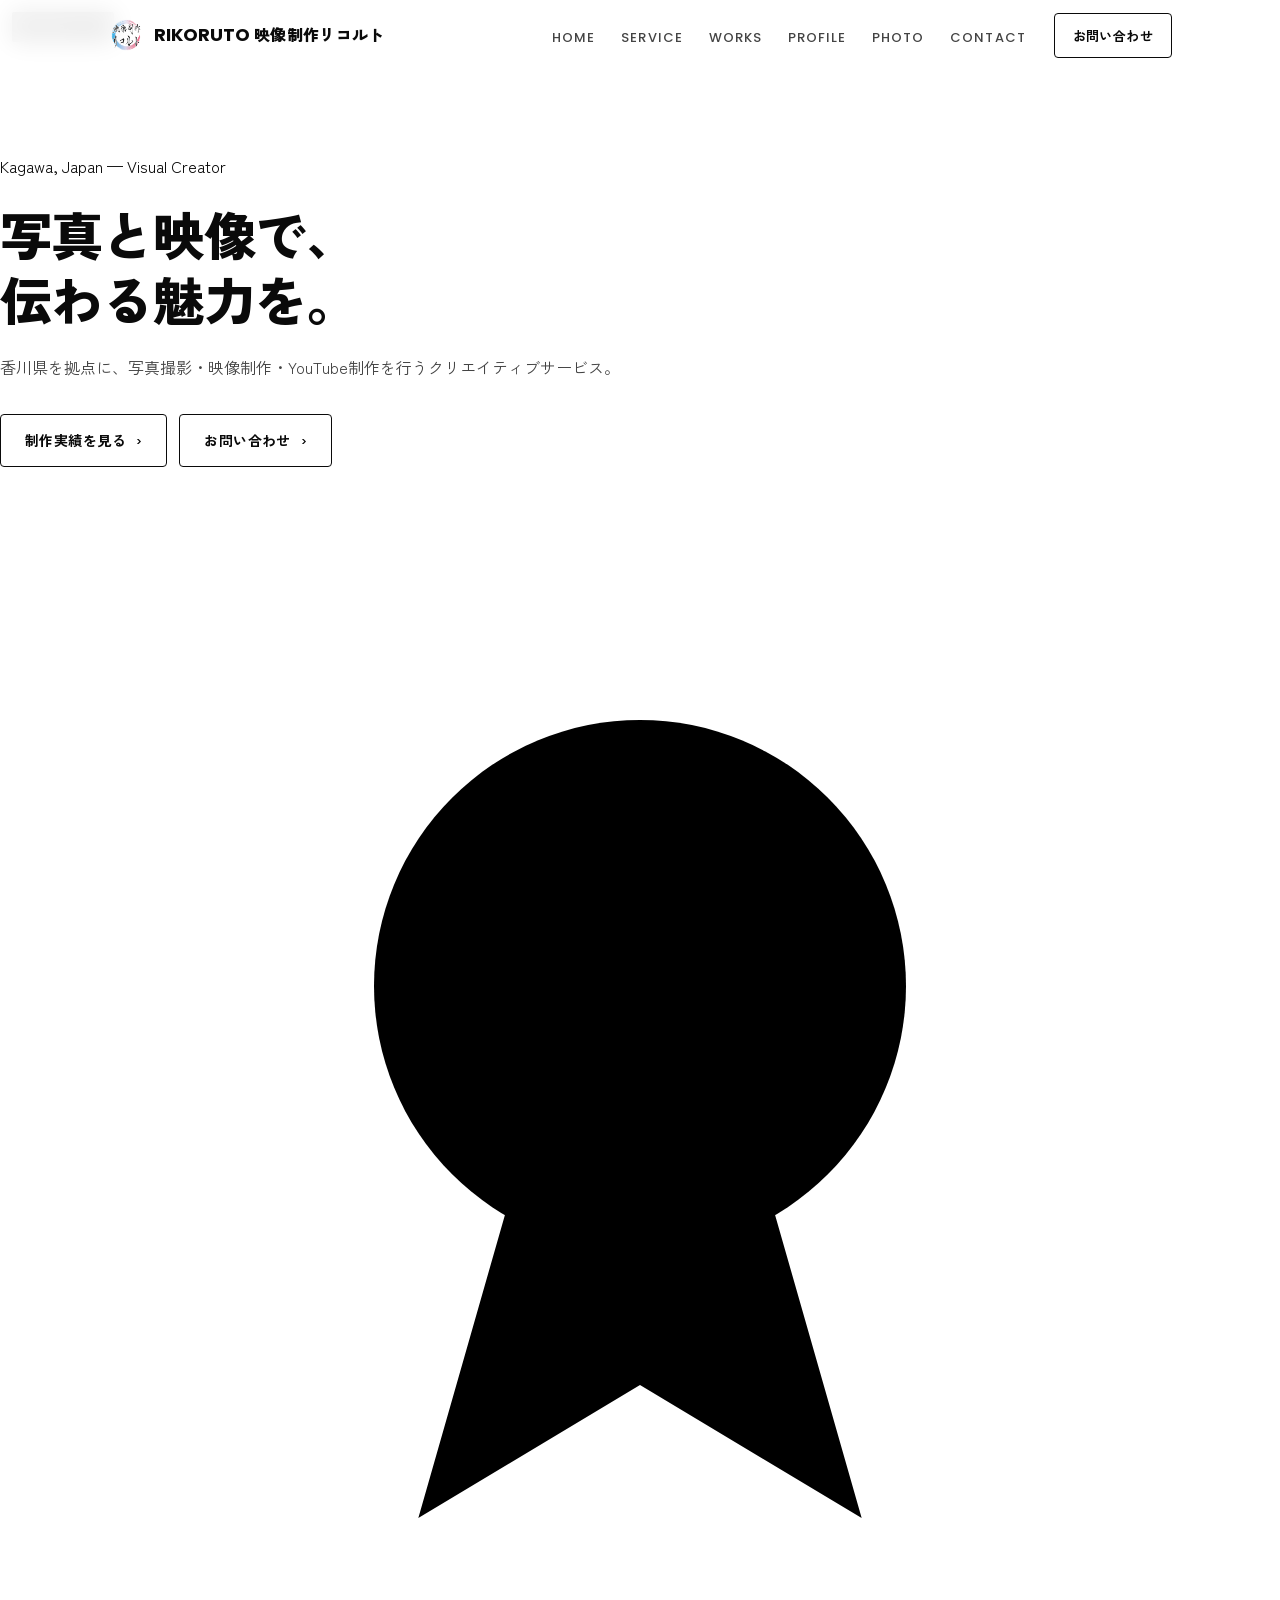
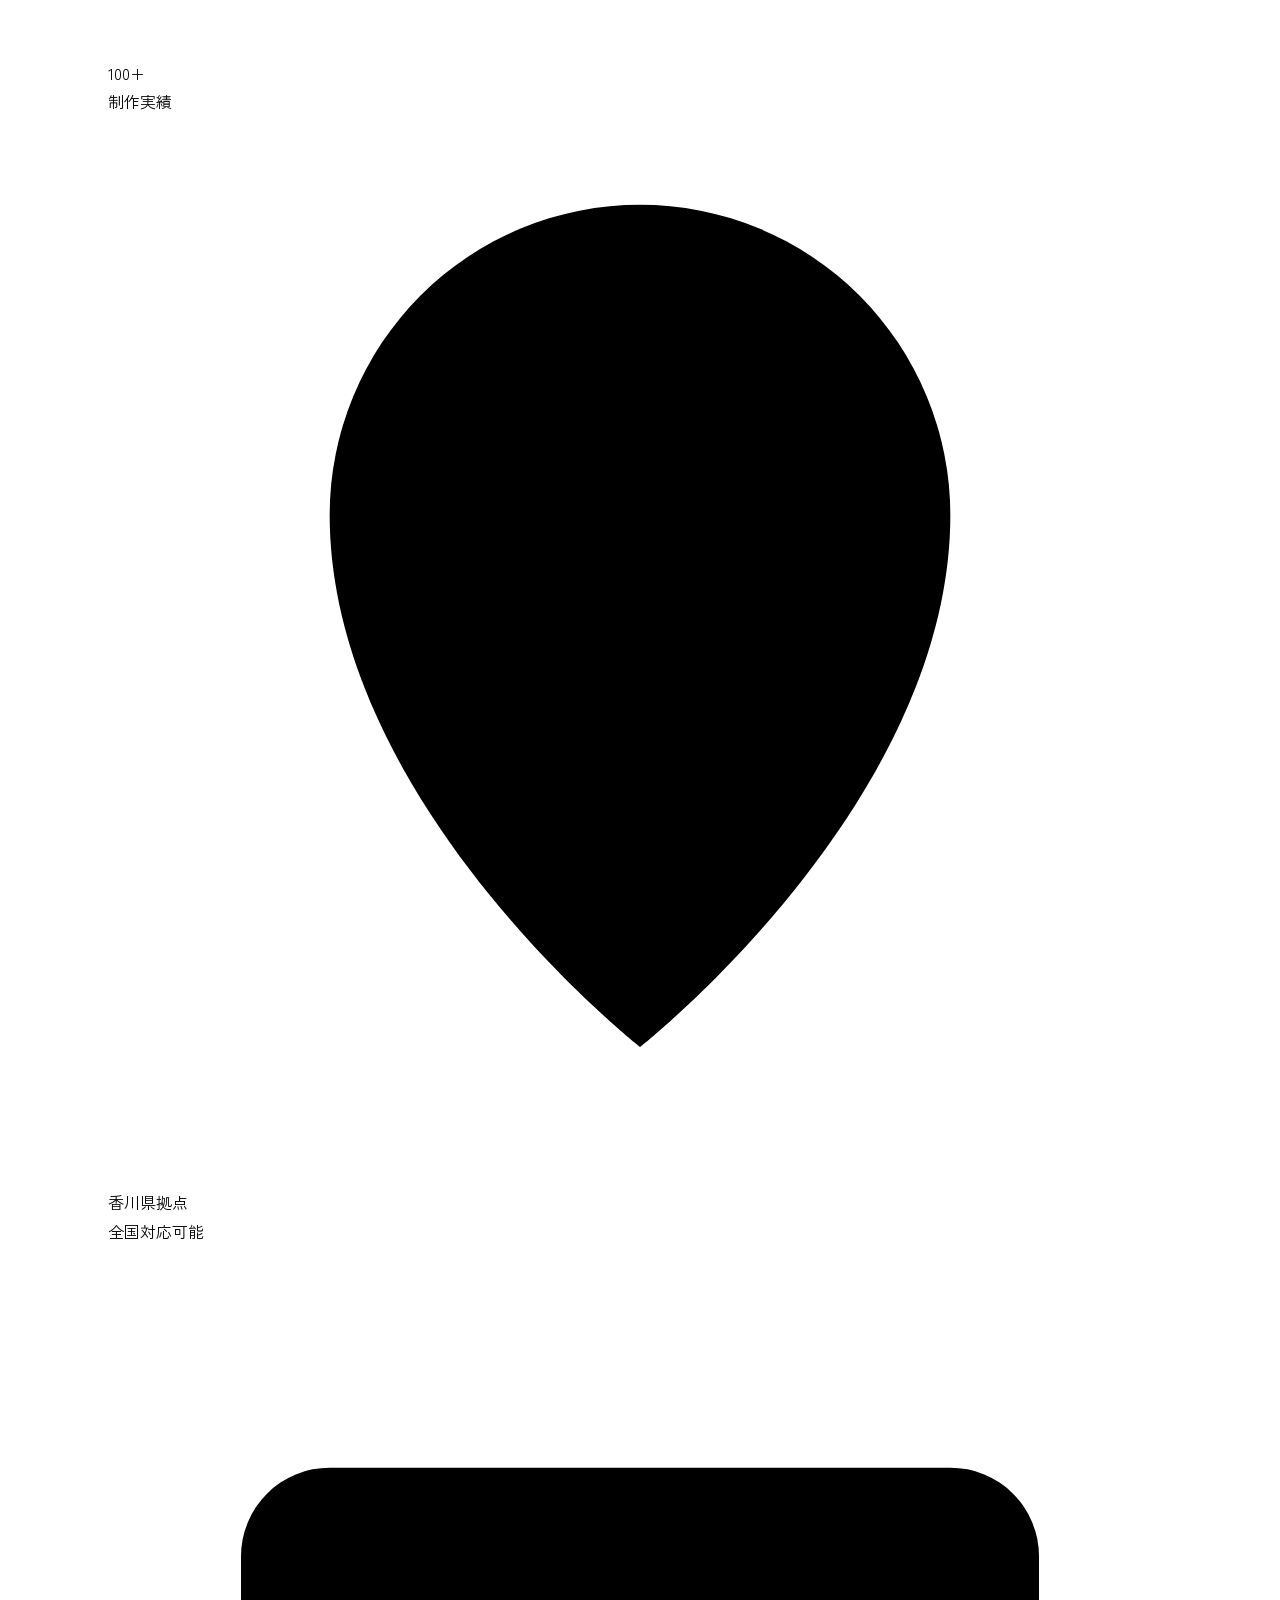
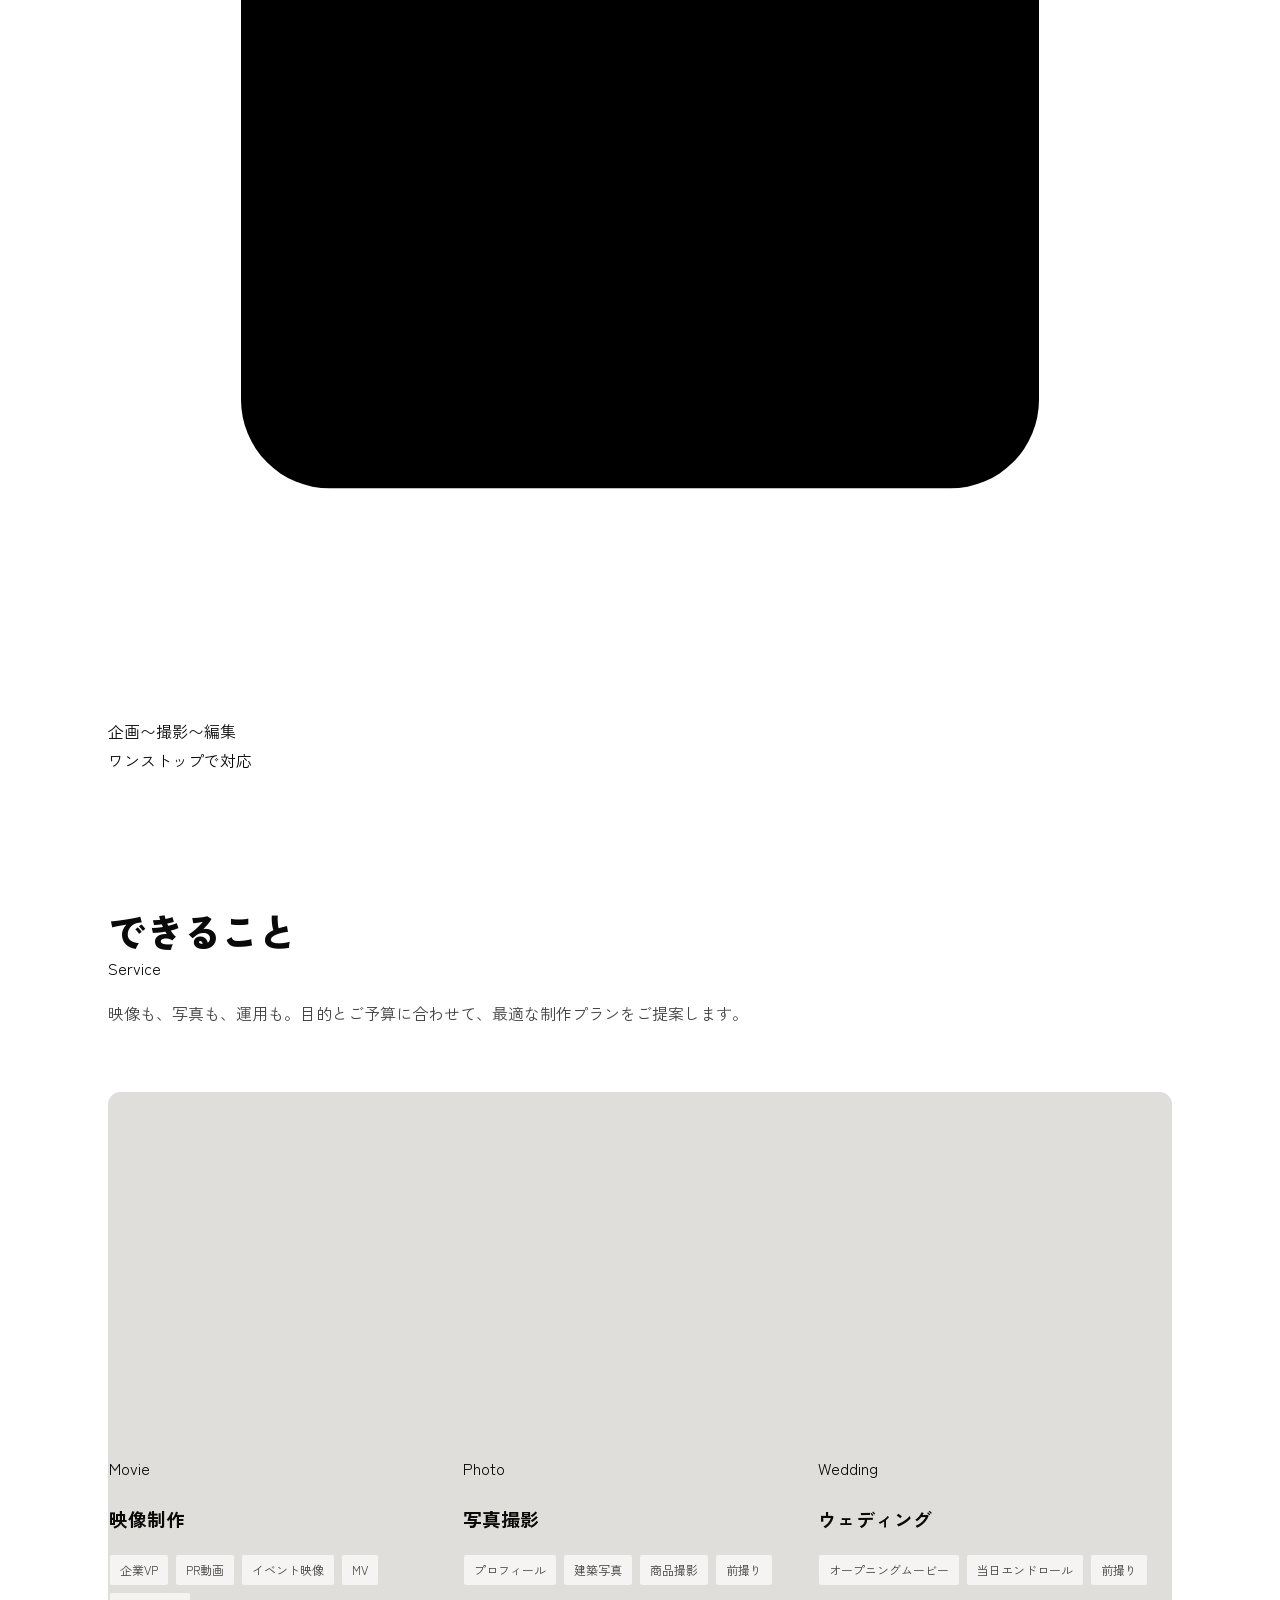
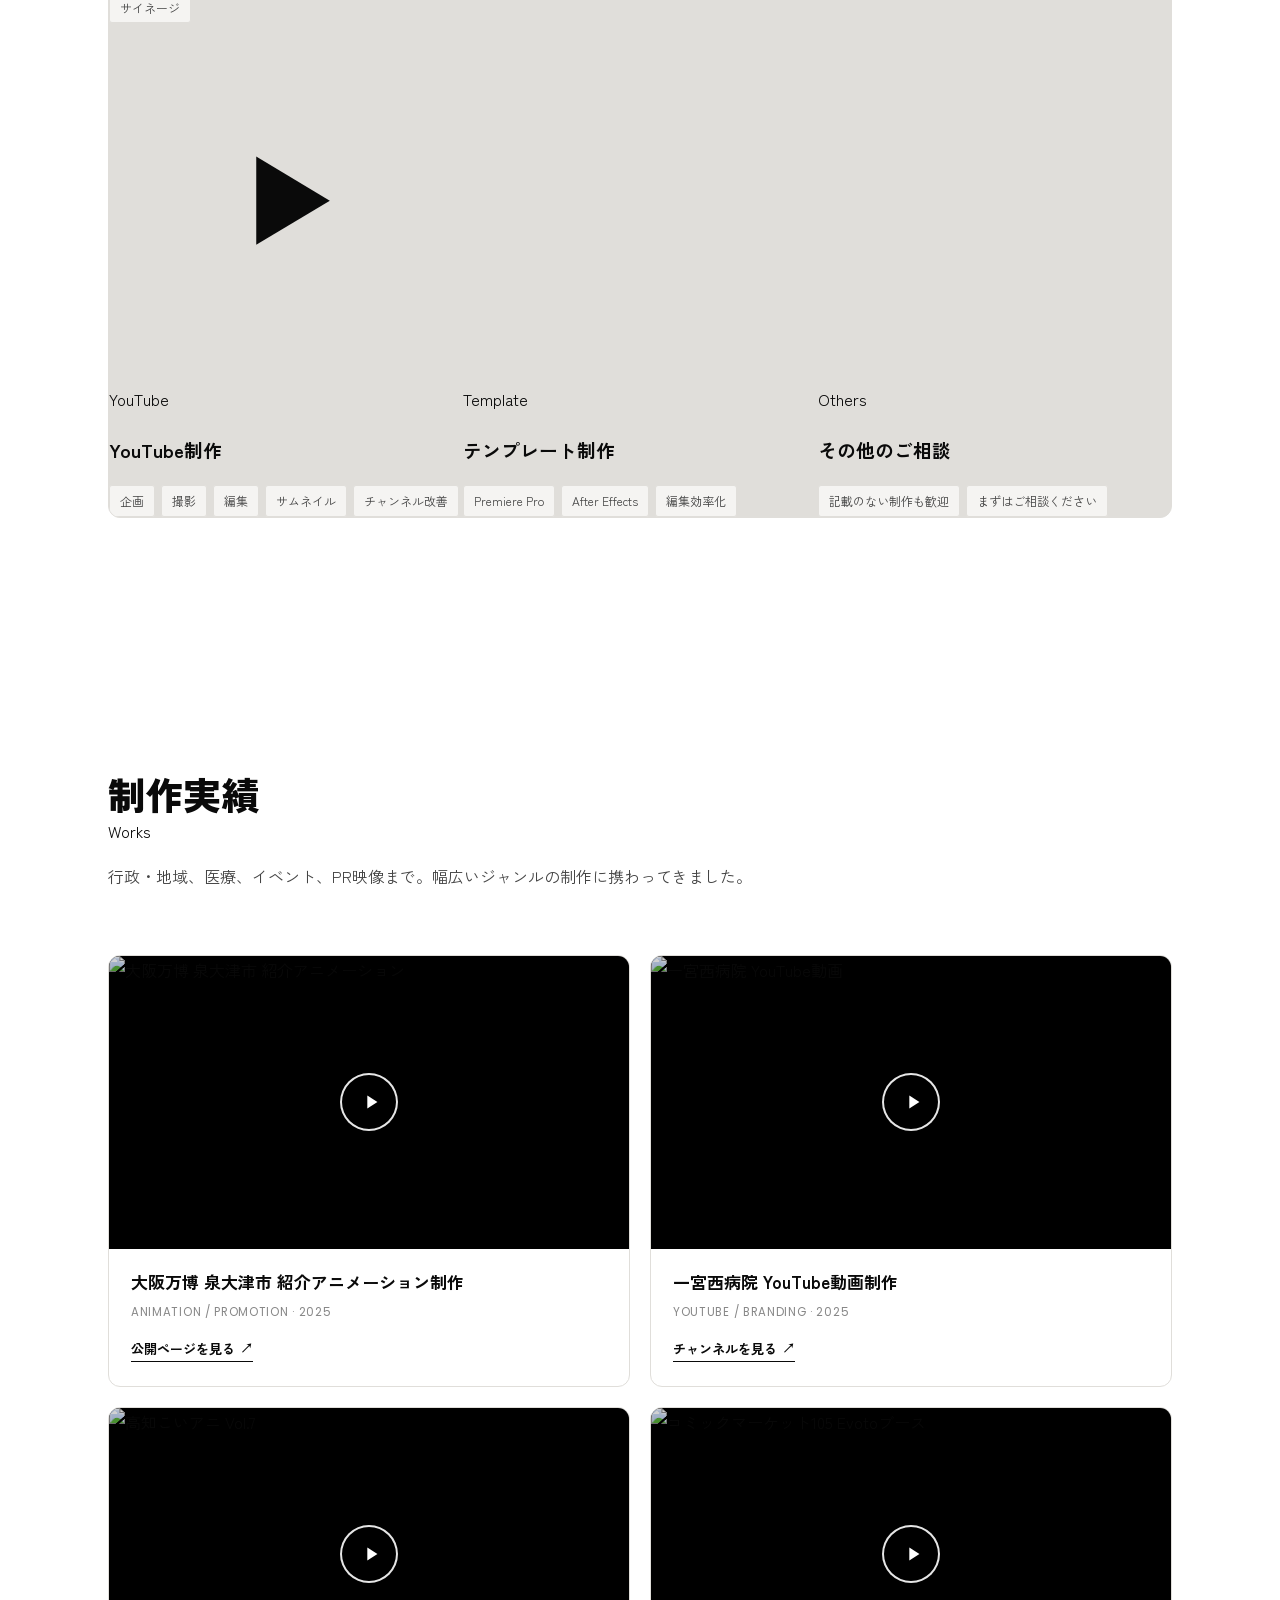
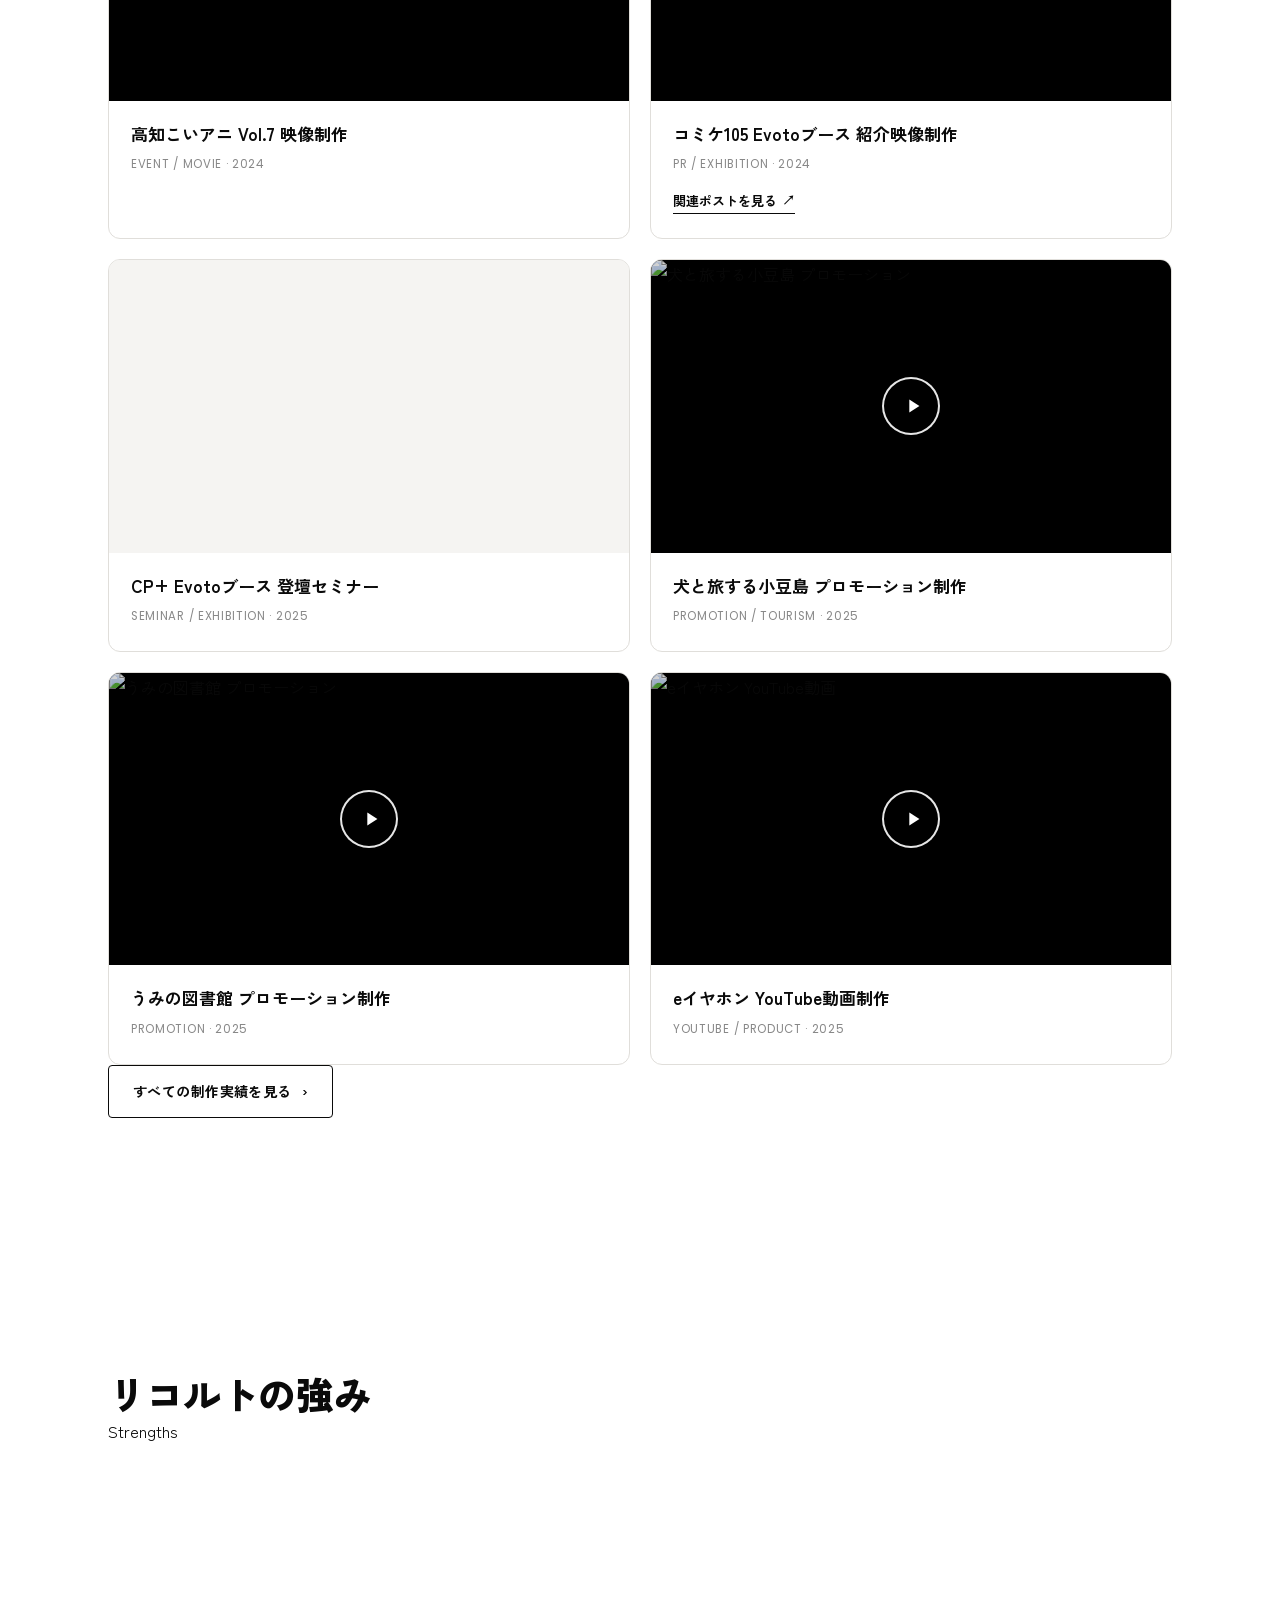
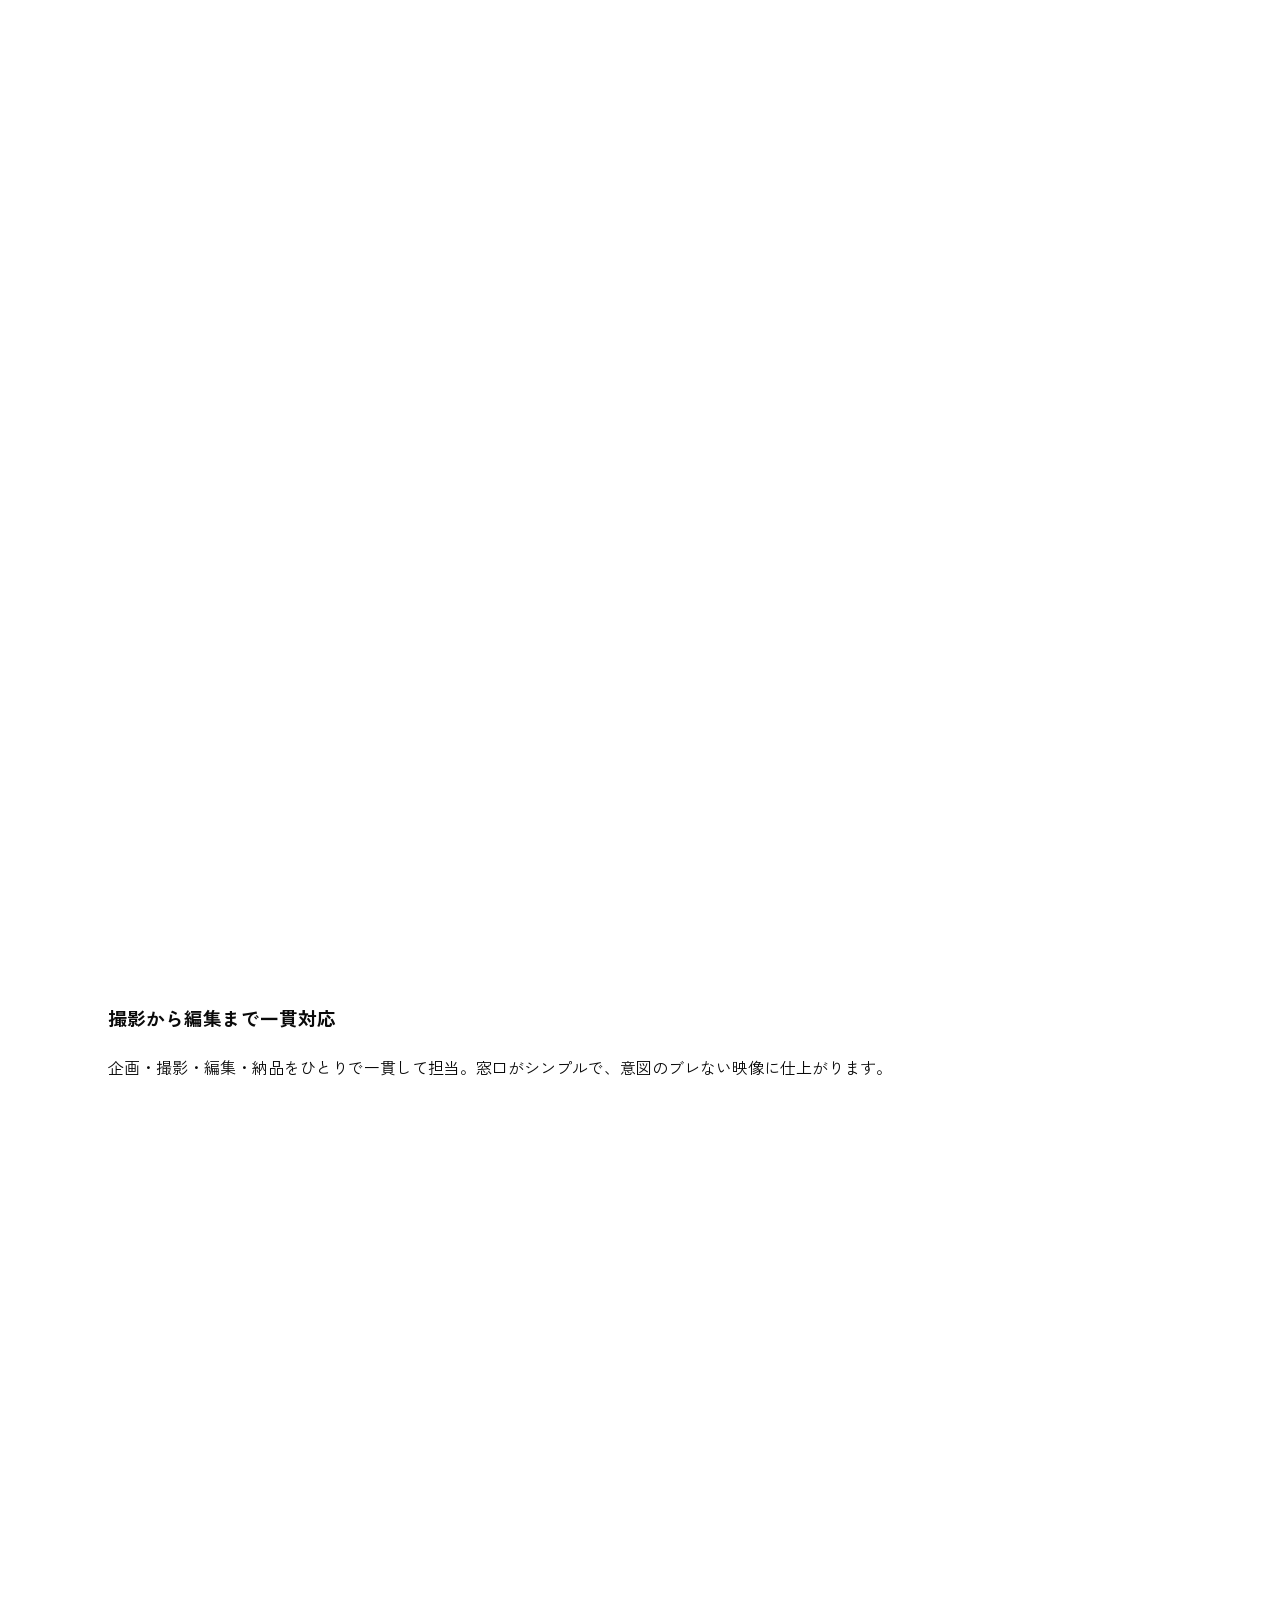
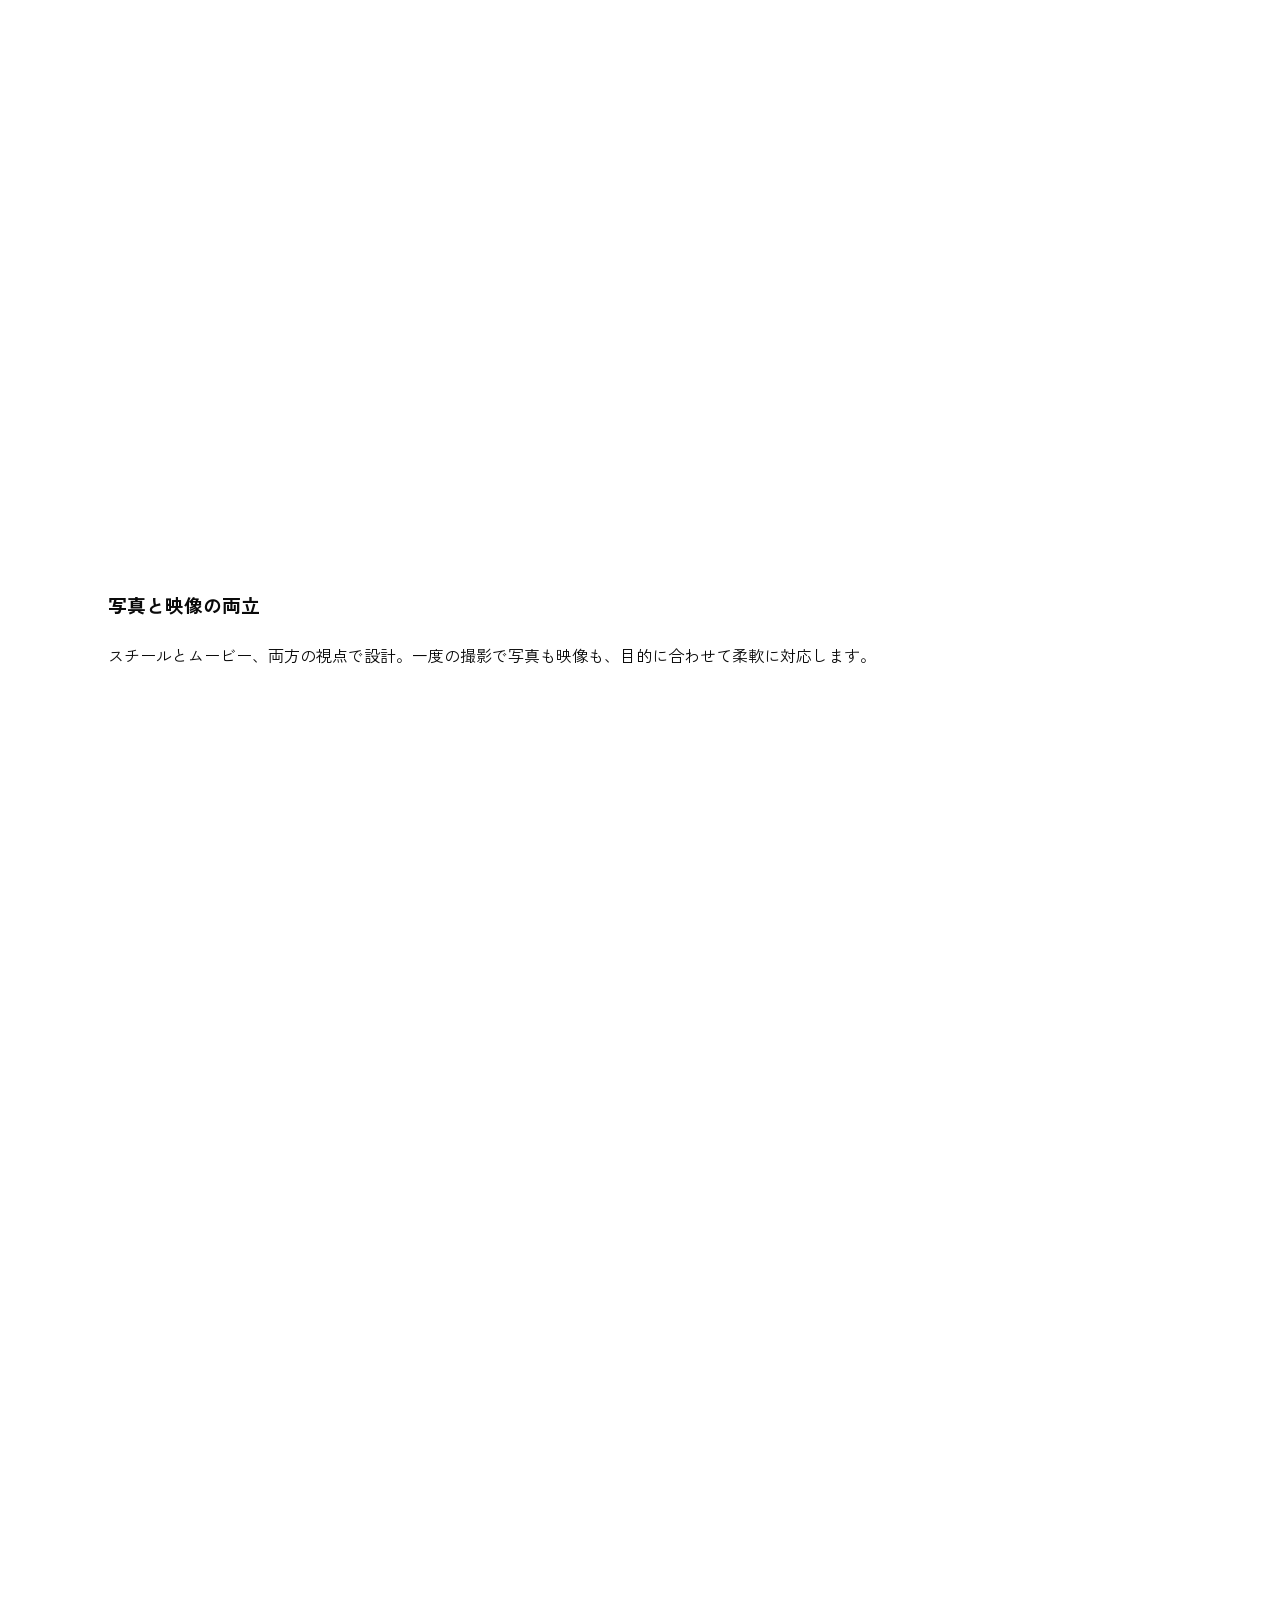
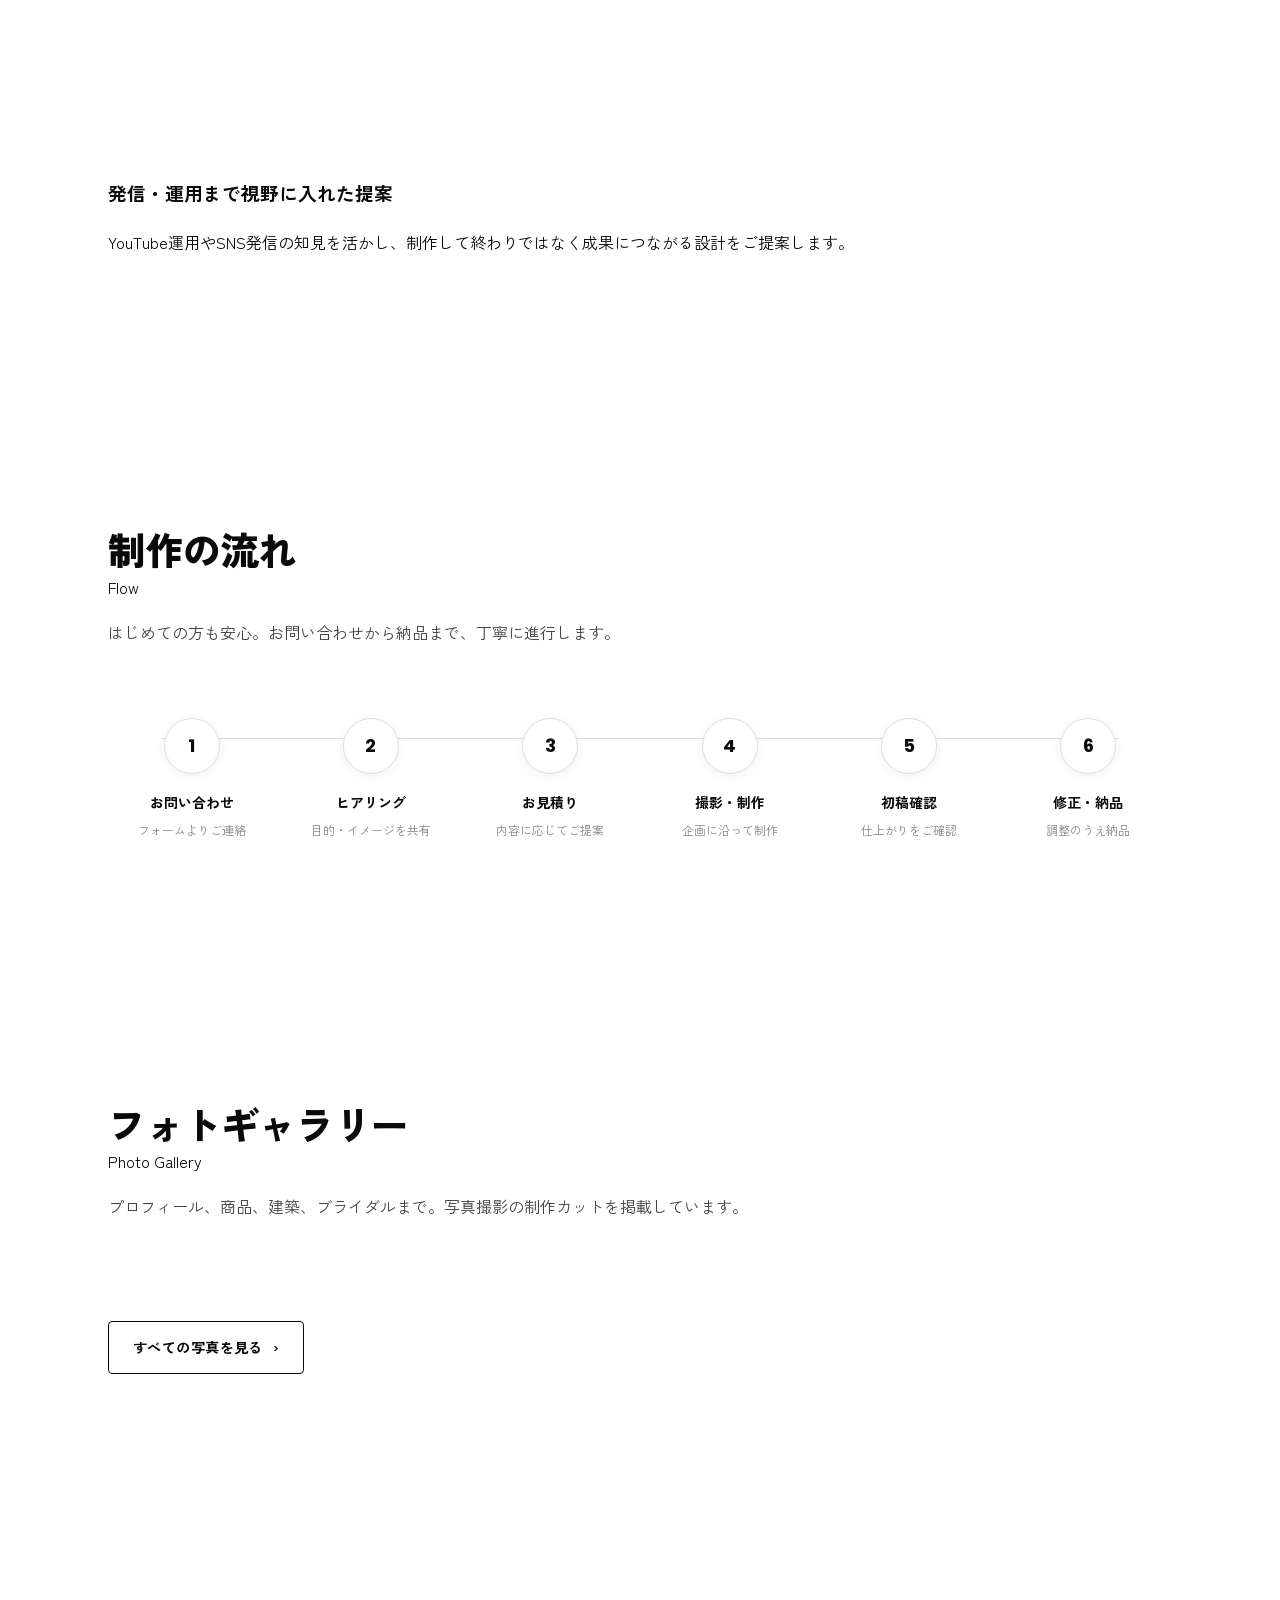
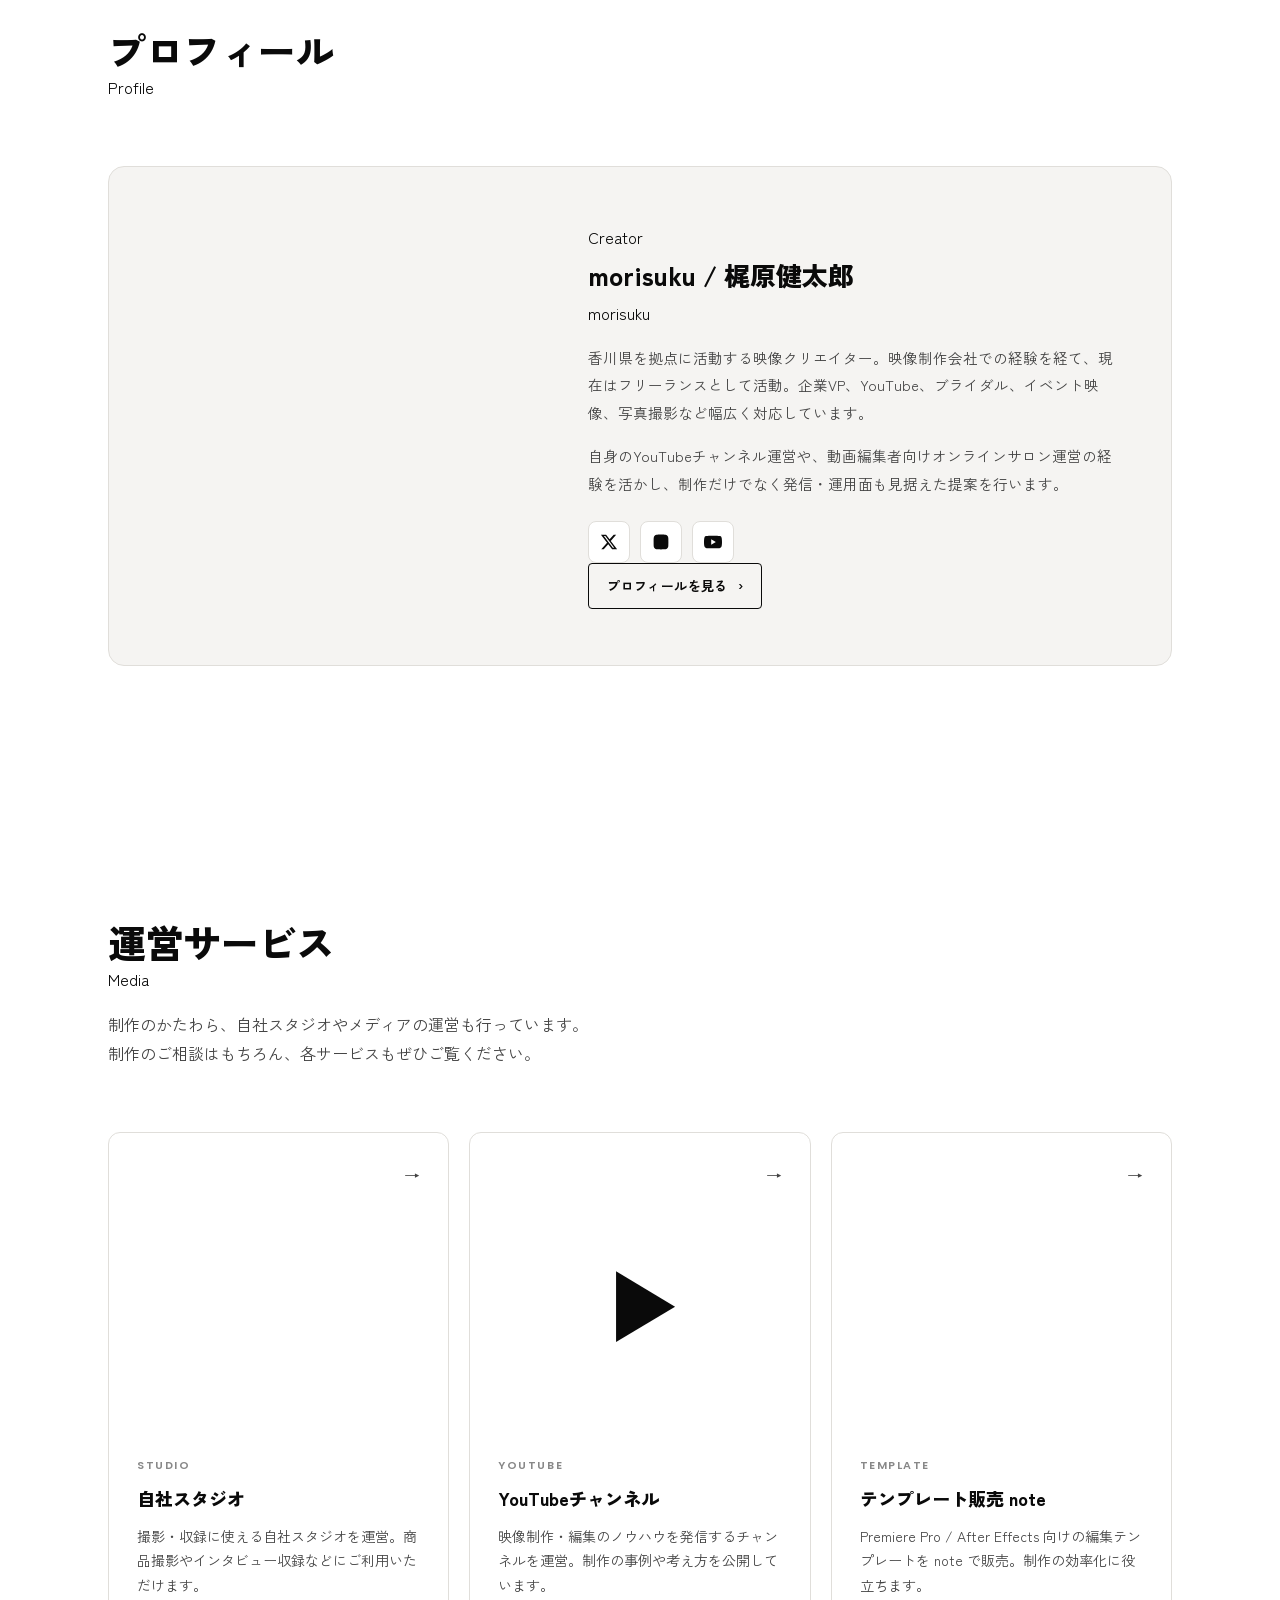
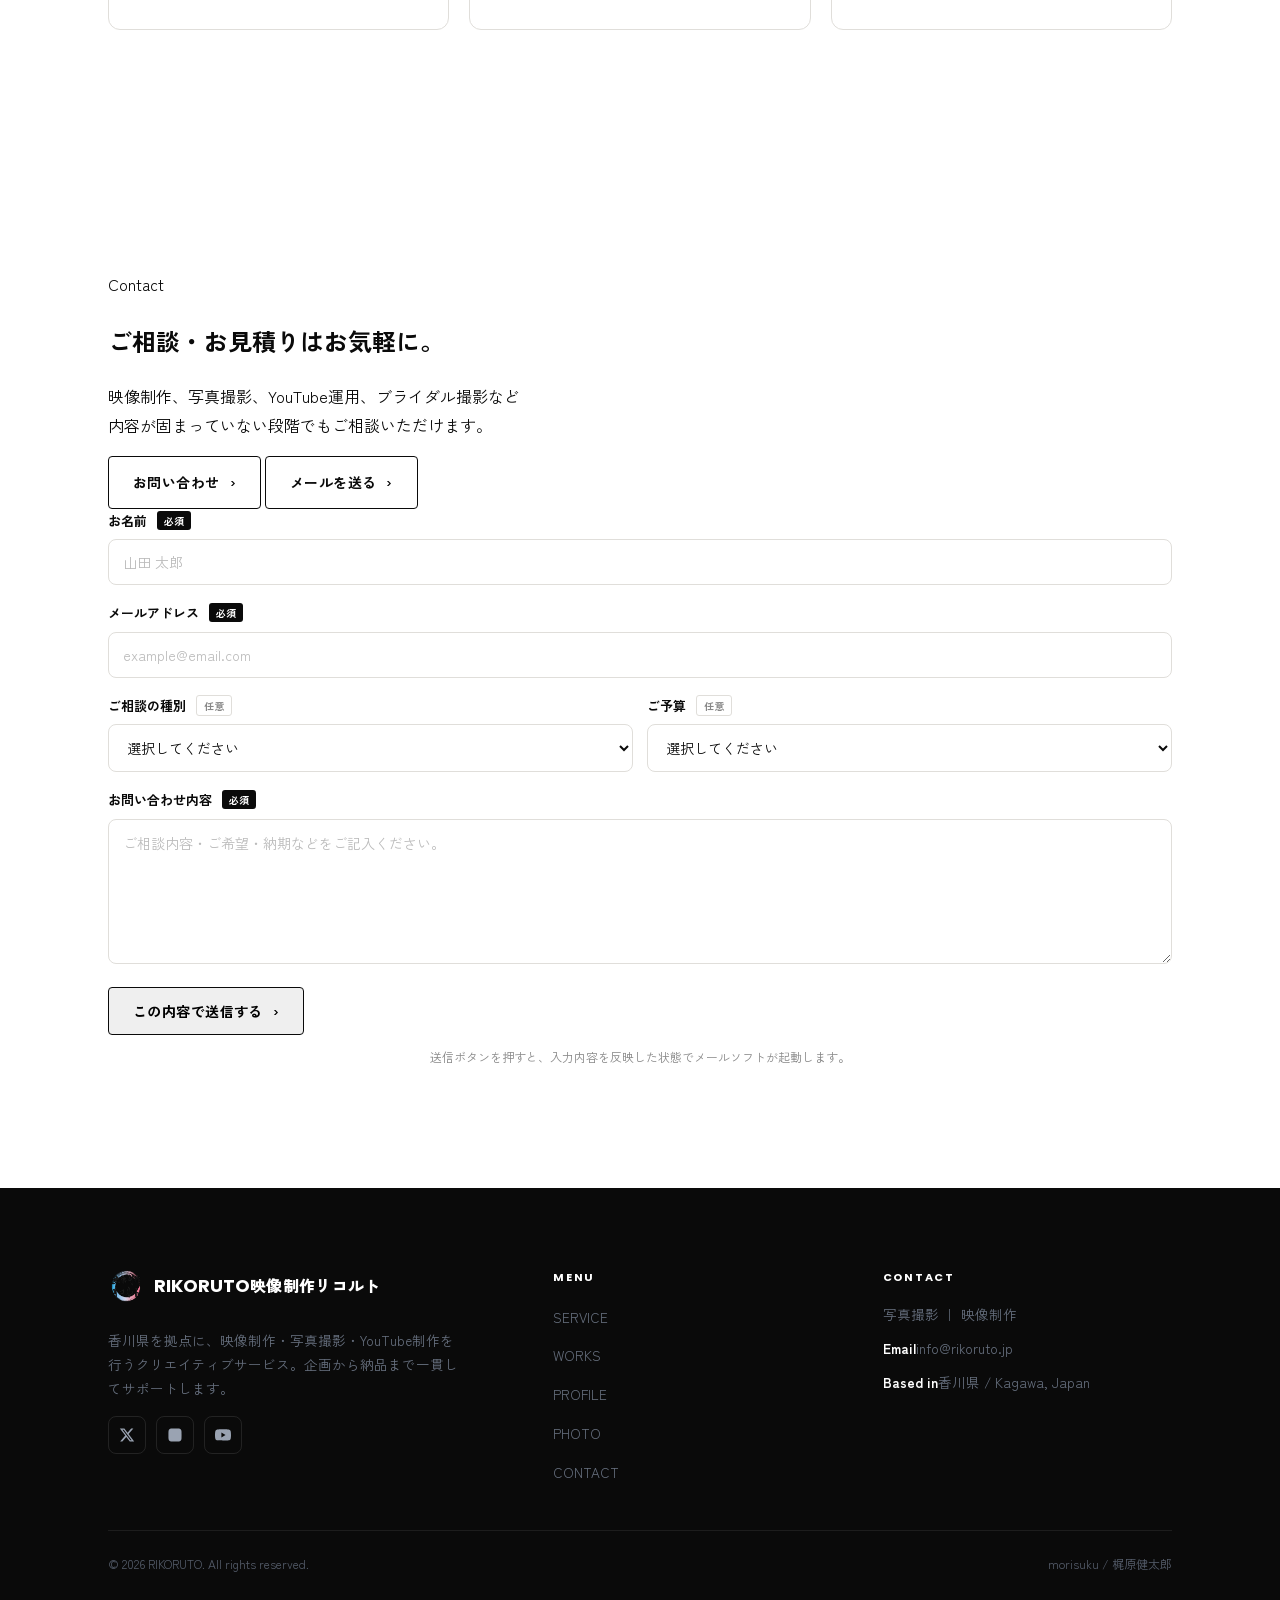
==== index.html @ d5add4df "Add files via upload" ====
<!DOCTYPE html>
<html lang="ja">
<head>
<meta charset="UTF-8" />
<meta name="viewport" content="width=device-width, initial-scale=1.0" />
<title>RIKORUTO｜映像制作・写真撮影・YouTube制作｜香川県</title>
<meta name="description" content="香川県を拠点に、映像制作・写真撮影・YouTube制作を行うクリエイティブサービス「リコルト」。企画から撮影、編集、納品まで一貫対応します。" />
<link rel="preconnect" href="https://fonts.googleapis.com" />
<link rel="preconnect" href="https://fonts.gstatic.com" crossorigin />
<link href="https://fonts.googleapis.com/css2?family=Poppins:wght@300;400;500;600&family=Zen+Kaku+Gothic+New:wght@400;500;700;900&family=Noto+Sans+JP:wght@400;500;700&family=Caveat:wght@500;600&display=swap" rel="stylesheet" />
<link rel="stylesheet" href="css/styles.css" />
<script src="image-slot.js"></script>
</head>
<body class="">

<!-- ============ HEADER ============ -->
<header class="header" id="header">
  <div class="wrap">
    <a href="#home" class="logo" aria-label="リコルト ホーム">
      <img src="images/logo.png" class="logo-mark" alt="映像制作 リコルト" />
      <span class="logo-tx">
        <span class="word">RIKORUTO</span>
        <span class="word-jp">映像制作リコルト</span>
      </span>
    </a>
    <nav class="nav" aria-label="メインナビゲーション">
      <ul class="nav-links" id="navLinks">
        <li><a href="#home">HOME</a></li>
        <li><a href="#service">SERVICE</a></li>
        <li><a href="#works">WORKS</a></li>
        <li><a href="#profile">PROFILE</a></li>
        <li><a href="#photo">PHOTO</a></li>
        <li><a href="#contact">CONTACT</a></li>
        <li class="mobile-cta"><a href="#contact" class="btn btn-dark btn-sm">お問い合わせ</a></li>
      </ul>
      <a href="#contact" class="btn btn-dark btn-sm">お問い合わせ</a>
      <button class="nav-toggle" id="navToggle" aria-label="メニューを開く" aria-expanded="false"><span></span></button>
    </nav>
  </div>
</header>

<main>

<!-- ============ HERO ============ -->
<section class="hero" id="home">
  <div class="hero-top">
    <div class="hero-card">
      <span class="hero-eyebrow reveal">Kagawa, Japan — Visual Creator</span>
      <h1 class="reveal" data-d="1">写真と映像で、<br />伝わる魅力を。</h1>
      <p class="hero-sub reveal" data-d="2">香川県を拠点に、写真撮影・映像制作・YouTube制作を行うクリエイティブサービス。</p>
      <div class="hero-actions reveal" data-d="3">
        <a href="#works" class="btn btn-dark">制作実績を見る<span class="arr">›</span></a>
        <a href="#contact" class="btn btn-line">お問い合わせ<span class="arr">›</span></a>
      </div>
    </div>
    <div class="hero-shot reveal" data-d="1">
      <image-slot id="hero-main" shape="rect" src="images/gallery/02.jpg" placeholder="メインビジュアル（横長）" fit="cover"></image-slot>
    </div>
  </div>
  <div class="hero-strip">
    <div class="cell reveal"><image-slot id="hero-strip-1" shape="rect" src="images/gallery/09.jpg" placeholder="写真" fit="cover"></image-slot></div>
    <div class="cell reveal" data-d="1"><image-slot id="hero-strip-2" shape="rect" src="images/gallery/01.jpg" placeholder="写真" fit="cover"></image-slot></div>
    <div class="cell reveal" data-d="2"><image-slot id="hero-strip-3" shape="rect" src="images/gallery/11.jpg" placeholder="写真" fit="cover"></image-slot></div>
  </div>
</section>

<!-- ============ STATS ============ -->
<section class="stats">
  <div class="wrap">
    <div class="stat-item reveal">
      <div class="stat-ico"><svg viewBox="0 0 24 24" stroke-linecap="round" stroke-linejoin="round"><circle cx="12" cy="9" r="6"/><path d="m9 14-2 7 5-3 5 3-2-7"/></svg></div>
      <div class="n">100<span class="jp">+</span></div>
      <div class="l">制作実績</div>
    </div>
    <div class="stat-item reveal" data-d="1">
      <div class="stat-ico"><svg viewBox="0 0 24 24" stroke-linecap="round" stroke-linejoin="round"><path d="M12 21s7-5.5 7-12a7 7 0 1 0-14 0c0 6.5 7 12 7 12Z"/><circle cx="12" cy="9" r="2.5"/></svg></div>
      <div class="n">香川県拠点</div>
      <div class="l">全国対応可能</div>
    </div>
    <div class="stat-item reveal" data-d="2">
      <div class="stat-ico"><svg viewBox="0 0 24 24" stroke-linecap="round" stroke-linejoin="round"><rect x="3" y="5" width="18" height="14" rx="2"/><path d="M3 9h18M8 5l1.5 4M13 5l1.5 4"/></svg></div>
      <div class="n">企画〜撮影〜編集</div>
      <div class="l">ワンストップで対応</div>
    </div>
  </div>
</section>

<!-- ============ SERVICE ============ -->
<section class="section" id="service">
  <div class="wrap">
    <div class="section-head reveal">
      <h2>できること</h2>
      <span class="en">Service</span>
      <p>映像も、写真も、運用も。目的とご予算に合わせて、最適な制作プランをご提案します。</p>
    </div>
    <div class="service-grid">
      <article class="svc reveal" data-d="1">
        <div class="svc-ico"><svg viewBox="0 0 24 24" fill="none" stroke-width="1.3" stroke-linecap="round" stroke-linejoin="round"><rect x="2" y="5" width="14" height="14" rx="2"/><path d="m16 10 6-3v10l-6-3"/></svg></div>
        <span class="en">Movie</span>
        <h3>映像制作</h3>
        <ul class="svc-tags"><li>企業VP</li><li>PR動画</li><li>イベント映像</li><li>MV</li><li>サイネージ</li></ul>
      </article>
      <article class="svc reveal" data-d="2">
        <div class="svc-ico"><svg viewBox="0 0 24 24" fill="none" stroke-width="1.3" stroke-linecap="round" stroke-linejoin="round"><path d="M14.5 4h-5L7 7H4a2 2 0 0 0-2 2v9a2 2 0 0 0 2 2h16a2 2 0 0 0 2-2V9a2 2 0 0 0-2-2h-3l-2.5-3Z"/><circle cx="12" cy="13" r="3.5"/></svg></div>
        <span class="en">Photo</span>
        <h3>写真撮影</h3>
        <ul class="svc-tags"><li>プロフィール</li><li>建築写真</li><li>商品撮影</li><li>前撮り</li></ul>
      </article>
      <article class="svc reveal" data-d="3">
        <div class="svc-ico"><svg viewBox="0 0 24 24" fill="none" stroke-width="1.3" stroke-linecap="round" stroke-linejoin="round"><path d="M12 21s-7-4.5-9.5-9C.8 8.5 2.3 5 5.5 5 7.7 5 9 6.5 12 9c3-2.5 4.3-4 6.5-4 3.2 0 4.7 3.5 3 7-2.5 4.5-9.5 9-9.5 9Z"/></svg></div>
        <span class="en">Wedding</span>
        <h3>ウェディング</h3>
        <ul class="svc-tags"><li>オープニングムービー</li><li>当日エンドロール</li><li>前撮り</li></ul>
      </article>
      <article class="svc reveal" data-d="1">
        <div class="svc-ico"><svg viewBox="0 0 24 24" fill="none" stroke-width="1.3" stroke-linecap="round" stroke-linejoin="round"><rect x="2" y="5" width="20" height="14" rx="4"/><path d="m10 9 5 3-5 3z" fill="currentColor" stroke="none"/></svg></div>
        <span class="en">YouTube</span>
        <h3>YouTube制作</h3>
        <ul class="svc-tags"><li>企画</li><li>撮影</li><li>編集</li><li>サムネイル</li><li>チャンネル改善</li></ul>
      </article>
      <article class="svc reveal" data-d="2">
        <div class="svc-ico"><svg viewBox="0 0 24 24" fill="none" stroke-width="1.3" stroke-linecap="round" stroke-linejoin="round"><rect x="3" y="3" width="18" height="18" rx="2"/><path d="M3 9h18M9 21V9"/></svg></div>
        <span class="en">Template</span>
        <h3>テンプレート制作</h3>
        <ul class="svc-tags"><li>Premiere Pro</li><li>After Effects</li><li>編集効率化</li></ul>
      </article>
      <article class="svc reveal" data-d="3">
        <div class="svc-ico"><svg viewBox="0 0 24 24" fill="none" stroke-width="1.3" stroke-linecap="round" stroke-linejoin="round"><path d="M12 5v14M5 12h14"/></svg></div>
        <span class="en">Others</span>
        <h3>その他のご相談</h3>
        <ul class="svc-tags"><li>記載のない制作も歓迎</li><li>まずはご相談ください</li></ul>
      </article>
    </div>
  </div>
</section>

<!-- ============ WORKS ============ -->
<section class="section section-paper" id="works">
  <div class="wrap">
    <div class="section-head reveal">
      <h2>制作実績</h2>
      <span class="en">Works</span>
      <p>行政・地域、医療、イベント、PR映像まで。幅広いジャンルの制作に携わってきました。</p>
    </div>
    <div class="works-grid">
      <article class="work reveal" data-d="1">
        <div class="work-media yt" data-yt="RLcdb9c0VTw">
          <img class="yt-thumb" src="https://i.ytimg.com/vi/RLcdb9c0VTw/maxresdefault.jpg" alt="大阪万博 泉大津市 紹介アニメーション" loading="lazy" onerror="this.onerror=null;this.src='https://i.ytimg.com/vi/RLcdb9c0VTw/hqdefault.jpg'" />
          <button class="yt-play" type="button" aria-label="動画を再生"><svg viewBox="0 0 24 24"><path d="M8 5v14l11-7z"/></svg></button>
        </div>
        <div class="work-body">
          <span class="work-cat jp">行政・地域</span>
          <h3>大阪万博 泉大津市 紹介アニメーション制作</h3>
          <div class="work-meta">ANIMATION / PROMOTION · 2025</div>
          <a class="work-link" href="https://www.city.izumiotsu.lg.jp/kakuka/koushitsu/senryaku/expo2025/14432.html" target="_blank" rel="noopener">公開ページを見る<span class="ext">↗</span></a>
        </div>
      </article>
      <article class="work reveal" data-d="2">
        <div class="work-media yt" data-yt="Ny3cfQ1E3Dc">
          <img class="yt-thumb" src="https://i.ytimg.com/vi/Ny3cfQ1E3Dc/maxresdefault.jpg" alt="一宮西病院 YouTube動画" loading="lazy" onerror="this.onerror=null;this.src='https://i.ytimg.com/vi/Ny3cfQ1E3Dc/hqdefault.jpg'" />
          <button class="yt-play" type="button" aria-label="動画を再生"><svg viewBox="0 0 24 24"><path d="M8 5v14l11-7z"/></svg></button>
        </div>
        <div class="work-body">
          <span class="work-cat jp">医療</span>
          <h3>一宮西病院 YouTube動画制作</h3>
          <div class="work-meta">YOUTUBE / BRANDING · 2025</div>
          <a class="work-link" href="https://www.youtube.com/@ichinomiya-nishi/featured" target="_blank" rel="noopener">チャンネルを見る<span class="ext">↗</span></a>
        </div>
      </article>
      <article class="work reveal" data-d="3">
        <div class="work-media yt" data-yt="2dkbLCPNP8c">
          <img class="yt-thumb" src="https://i.ytimg.com/vi/2dkbLCPNP8c/maxresdefault.jpg" alt="高知こいアニ Vol.7" loading="lazy" onerror="this.onerror=null;this.src='https://i.ytimg.com/vi/2dkbLCPNP8c/hqdefault.jpg'" />
          <button class="yt-play" type="button" aria-label="動画を再生"><svg viewBox="0 0 24 24"><path d="M8 5v14l11-7z"/></svg></button>
        </div>
        <div class="work-body">
          <span class="work-cat jp">イベント</span>
          <h3>高知こいアニ Vol.7 映像制作</h3>
          <div class="work-meta">EVENT / MOVIE · 2024</div>
        </div>
      </article>
      <article class="work reveal" data-d="4">
        <div class="work-media yt" data-yt="486tHIO9PJw">
          <img class="yt-thumb" src="https://i.ytimg.com/vi/486tHIO9PJw/maxresdefault.jpg" alt="コミックマーケット105 Evotoブース" loading="lazy" onerror="this.onerror=null;this.src='https://i.ytimg.com/vi/486tHIO9PJw/hqdefault.jpg'" />
          <button class="yt-play" type="button" aria-label="動画を再生"><svg viewBox="0 0 24 24"><path d="M8 5v14l11-7z"/></svg></button>
        </div>
        <div class="work-body">
          <span class="work-cat jp">PR映像</span>
          <h3>コミケ105 Evotoブース 紹介映像制作</h3>
          <div class="work-meta">PR / EXHIBITION · 2024</div>
          <a class="work-link" href="https://x.com/AIEvoto/status/1872885415201665027" target="_blank" rel="noopener">関連ポストを見る<span class="ext">↗</span></a>
        </div>
      </article>
      <article class="work reveal" data-d="1">
        <div class="work-media"><image-slot id="work-5" placeholder="実績サムネイル 4:3"></image-slot></div>
        <div class="work-body">
          <span class="work-cat jp">登壇・セミナー</span>
          <h3>CP+ Evotoブース 登壇セミナー</h3>
          <div class="work-meta">SEMINAR / EXHIBITION · 2025</div>
        </div>
      </article>
      <article class="work reveal" data-d="2">
        <div class="work-media yt" data-yt="2ODD6htive8">
          <img class="yt-thumb" src="https://i.ytimg.com/vi/2ODD6htive8/maxresdefault.jpg" alt="犬と旅する小豆島 プロモーション" loading="lazy" onerror="this.onerror=null;this.src='https://i.ytimg.com/vi/2ODD6htive8/hqdefault.jpg'" />
          <button class="yt-play" type="button" aria-label="動画を再生"><svg viewBox="0 0 24 24"><path d="M8 5v14l11-7z"/></svg></button>
        </div>
        <div class="work-body">
          <span class="work-cat jp">プロモーション</span>
          <h3>犬と旅する小豆島 プロモーション制作</h3>
          <div class="work-meta">PROMOTION / TOURISM · 2025</div>
        </div>
      </article>
      <article class="work reveal" data-d="3">
        <div class="work-media yt" data-yt="x1jNU0t3Cgc">
          <img class="yt-thumb" src="https://i.ytimg.com/vi/x1jNU0t3Cgc/maxresdefault.jpg" alt="うみの図書館 プロモーション" loading="lazy" onerror="this.onerror=null;this.src='https://i.ytimg.com/vi/x1jNU0t3Cgc/hqdefault.jpg'" />
          <button class="yt-play" type="button" aria-label="動画を再生"><svg viewBox="0 0 24 24"><path d="M8 5v14l11-7z"/></svg></button>
        </div>
        <div class="work-body">
          <span class="work-cat jp">プロモーション</span>
          <h3>うみの図書館 プロモーション制作</h3>
          <div class="work-meta">PROMOTION · 2025</div>
        </div>
      </article>
      <article class="work reveal" data-d="4">
        <div class="work-media yt" data-yt="6k8JuE8xNlg">
          <img class="yt-thumb" src="https://i.ytimg.com/vi/6k8JuE8xNlg/maxresdefault.jpg" alt="eイヤホン YouTube動画" loading="lazy" onerror="this.onerror=null;this.src='https://i.ytimg.com/vi/6k8JuE8xNlg/hqdefault.jpg'" />
          <button class="yt-play" type="button" aria-label="動画を再生"><svg viewBox="0 0 24 24"><path d="M8 5v14l11-7z"/></svg></button>
        </div>
        <div class="work-body">
          <span class="work-cat jp">YouTube</span>
          <h3>eイヤホン YouTube動画制作</h3>
          <div class="work-meta">YOUTUBE / PRODUCT · 2025</div>
        </div>
      </article>
    </div>
    <div class="center-btn">
      <a href="https://www.youtube.com/@morisuku" target="_blank" rel="noopener" class="btn btn-line">すべての制作実績を見る<span class="arr">›</span></a>
    </div>
  </div>
</section>

<!-- ============ STRENGTHS ============ -->
<section class="section" id="feature">
  <div class="wrap">
    <div class="section-head reveal">
      <h2>リコルトの強み</h2>
      <span class="en">Strengths</span>
    </div>
    <div class="strengths">
      <div class="strength reveal" data-d="1">
        <div class="strength-ico"><svg viewBox="0 0 24 24" fill="none" stroke-width="1.2" stroke-linecap="round" stroke-linejoin="round"><path d="M2 7h4l2-3h8l2 3h4v13H2z"/><circle cx="12" cy="13" r="4"/></svg></div>
        <h3>撮影から編集まで一貫対応</h3>
        <p>企画・撮影・編集・納品をひとりで一貫して担当。窓口がシンプルで、意図のブレない映像に仕上がります。</p>
      </div>
      <div class="strength reveal" data-d="2">
        <div class="strength-ico"><svg viewBox="0 0 24 24" fill="none" stroke-width="1.2" stroke-linecap="round" stroke-linejoin="round"><rect x="2" y="4" width="13" height="13" rx="1.5"/><path d="M9 11l8-4v10l-2-1"/><circle cx="6" cy="14" r="2"/></svg></div>
        <h3>写真と映像の両立</h3>
        <p>スチールとムービー、両方の視点で設計。一度の撮影で写真も映像も、目的に合わせて柔軟に対応します。</p>
      </div>
      <div class="strength reveal" data-d="3">
        <div class="strength-ico"><svg viewBox="0 0 24 24" fill="none" stroke-width="1.2" stroke-linecap="round" stroke-linejoin="round"><path d="M4 5h16v11H8l-4 3z"/><path d="M8 9h8M8 12h5"/></svg></div>
        <h3>発信・運用まで視野に入れた提案</h3>
        <p>YouTube運用やSNS発信の知見を活かし、制作して終わりではなく成果につながる設計をご提案します。</p>
      </div>
    </div>
  </div>
</section>

<!-- ============ FLOW ============ -->
<section class="section section-paper" id="flow">
  <div class="wrap">
    <div class="section-head reveal">
      <h2>制作の流れ</h2>
      <span class="en">Flow</span>
      <p>はじめての方も安心。お問い合わせから納品まで、丁寧に進行します。</p>
    </div>
    <div class="flow">
      <div class="flow-step reveal" data-d="1"><div class="flow-num">1</div><h4>お問い合わせ</h4><p>フォームよりご連絡</p></div>
      <div class="flow-step reveal" data-d="2"><div class="flow-num">2</div><h4>ヒアリング</h4><p>目的・イメージを共有</p></div>
      <div class="flow-step reveal" data-d="3"><div class="flow-num">3</div><h4>お見積り</h4><p>内容に応じてご提案</p></div>
      <div class="flow-step reveal" data-d="4"><div class="flow-num">4</div><h4>撮影・制作</h4><p>企画に沿って制作</p></div>
      <div class="flow-step reveal" data-d="5"><div class="flow-num">5</div><h4>初稿確認</h4><p>仕上がりをご確認</p></div>
      <div class="flow-step reveal" data-d="5"><div class="flow-num">6</div><h4>修正・納品</h4><p>調整のうえ納品</p></div>
    </div>
  </div>
</section>

<!-- ============ PHOTO ============ -->
<section class="section" id="photo">
  <div class="wrap">
    <div class="section-head reveal">
      <h2>フォトギャラリー</h2>
      <span class="en">Photo Gallery</span>
      <p>プロフィール、商品、建築、ブライダルまで。写真撮影の制作カットを掲載しています。</p>
    </div>
  </div>
  <div class="photo-fullbleed">
    <div class="photo-grid">
      <div class="photo-cell tall reveal"><image-slot id="g-01" src="images/gallery/01.jpg" placeholder="作例"></image-slot></div>
      <div class="photo-cell wide reveal"><image-slot id="g-02" src="images/gallery/02.jpg" placeholder="作例"></image-slot></div>
      <div class="photo-cell reveal" data-d="1"><image-slot id="g-05" src="images/gallery/05.jpg" placeholder="作例"></image-slot></div>
      <div class="photo-cell reveal" data-d="2"><image-slot id="g-06" src="images/gallery/06.jpg" placeholder="作例"></image-slot></div>
      <div class="photo-cell wide reveal"><image-slot id="g-03" src="images/gallery/03.jpg" placeholder="作例"></image-slot></div>
      <div class="photo-cell reveal" data-d="1"><image-slot id="g-07" src="images/gallery/07.jpg" placeholder="作例"></image-slot></div>
      <div class="photo-cell tall reveal" data-d="2"><image-slot id="g-10" src="images/gallery/10.jpg" placeholder="作例"></image-slot></div>
      <div class="photo-cell wide reveal"><image-slot id="g-04" src="images/gallery/04.jpg" placeholder="作例"></image-slot></div>
      <div class="photo-cell reveal" data-d="1"><image-slot id="g-11" src="images/gallery/11.jpg" placeholder="作例"></image-slot></div>
      <div class="photo-cell wide reveal" data-d="2"><image-slot id="g-08" src="images/gallery/08.jpg" placeholder="作例"></image-slot></div>
      <div class="photo-cell reveal"><image-slot id="g-09" src="images/gallery/09.jpg" placeholder="作例"></image-slot></div>
      <div class="photo-cell reveal" data-d="1"><image-slot id="g-12" src="images/gallery/12.jpg" placeholder="作例"></image-slot></div>
    </div>
  </div>
  <div class="wrap">
    <div class="center-btn">
      <a href="https://www.instagram.com/morisuku/" target="_blank" rel="noopener" class="btn btn-line">すべての写真を見る<span class="arr">›</span></a>
    </div>
  </div>
</section>

<!-- ============ PROFILE ============ -->
<section class="section section-paper" id="profile">
  <div class="wrap">
    <div class="section-head reveal">
      <h2>プロフィール</h2>
      <span class="en">Profile</span>
    </div>
    <div class="profile reveal">
      <div class="profile-photo">
        <image-slot id="profile-photo" shape="rect" fit="cover" placeholder="プロフィール写真（正方形）" src="images/profile.jpg"></image-slot>
      </div>
      <div class="profile-body">
        <div class="profile-head">
          <div>
            <span class="creator-en">Creator</span>
            <h3>morisuku / 梶原健太郎</h3>
          </div>
          <span class="sign">morisuku</span>
        </div>
        <p>香川県を拠点に活動する映像クリエイター。映像制作会社での経験を経て、現在はフリーランスとして活動。企業VP、YouTube、ブライダル、イベント映像、写真撮影など幅広く対応しています。</p>
        <p>自身のYouTubeチャンネル運営や、動画編集者向けオンラインサロン運営の経験を活かし、制作だけでなく発信・運用面も見据えた提案を行います。</p>
        <div class="profile-foot">
          <div class="socials">
            <a href="https://x.com/morisuku_kazi" target="_blank" rel="noopener" aria-label="X (Twitter)"><svg viewBox="0 0 24 24"><path d="M18.244 2.25h3.308l-7.227 8.26 8.502 11.24H16.17l-5.214-6.817L4.99 21.75H1.68l7.73-8.835L1.254 2.25H8.08l4.713 6.231zm-1.161 17.52h1.833L7.084 4.126H5.117z"/></svg></a>
            <a href="https://www.instagram.com/morisuku/" target="_blank" rel="noopener" aria-label="Instagram"><svg viewBox="0 0 24 24"><path d="M12 2.16c3.2 0 3.58.01 4.85.07 1.17.05 1.8.25 2.23.41.56.22.96.48 1.38.9.42.42.68.82.9 1.38.16.42.36 1.06.41 2.23.06 1.27.07 1.65.07 4.85s-.01 3.58-.07 4.85c-.05 1.17-.25 1.8-.41 2.23-.22.56-.48.96-.9 1.38-.42.42-.82.68-1.38.9-.42.16-1.06.36-2.23.41-1.27.06-1.65.07-4.85.07s-3.58-.01-4.85-.07c-1.17-.05-1.8-.25-2.23-.41a3.7 3.7 0 0 1-1.38-.9 3.7 3.7 0 0 1-.9-1.38c-.16-.42-.36-1.06-.41-2.23-.06-1.27-.07-1.65-.07-4.85s.01-3.58.07-4.85c.05-1.17.25-1.8.41-2.23.22-.56.48-.96.9-1.38.42-.42.82-.68 1.38-.9.42-.16 1.06-.36 2.23-.41C8.42 2.17 8.8 2.16 12 2.16z"/></svg></a>
            <a href="https://www.youtube.com/@morisuku" target="_blank" rel="noopener" aria-label="YouTube"><svg viewBox="0 0 24 24"><path d="M23.5 6.2a3 3 0 0 0-2.11-2.13C19.5 3.55 12 3.55 12 3.55s-7.5 0-9.39.52A3 3 0 0 0 .5 6.2C0 8.1 0 12 0 12s0 3.9.5 5.8a3 3 0 0 0 2.11 2.13c1.89.52 9.39.52 9.39.52s7.5 0 9.39-.52a3 3 0 0 0 2.11-2.13C24 15.9 24 12 24 12s0-3.9-.5-5.8zM9.6 15.6V8.4l6.2 3.6z"/></svg></a>
          </div>
          <a href="https://note.com/morisuku" target="_blank" rel="noopener" class="btn btn-line btn-sm">プロフィールを見る<span class="arr">›</span></a>
        </div>
      </div>
    </div>
  </div>
</section>

<!-- ============ MEDIA / 運営サービス ============ -->
<section class="section" id="media">
  <div class="wrap">
    <div class="section-head reveal">
      <h2>運営サービス</h2>
      <span class="en">Media</span>
      <p>制作のかたわら、自社スタジオやメディアの運営も行っています。<br />制作のご相談はもちろん、各サービスもぜひご覧ください。</p>
    </div>
    <div class="media-grid">
      <a href="https://morisuku-studio.com/" target="_blank" rel="noopener" class="media-card reveal" data-d="1">
        <div class="media-ico"><svg viewBox="0 0 24 24" fill="none" stroke-width="1.3" stroke-linecap="round" stroke-linejoin="round"><path d="M3 21V8l9-5 9 5v13"/><path d="M3 21h18M9 21v-6h6v6"/><circle cx="12" cy="11" r="1.4"/></svg></div>
        <span class="media-en">Studio</span>
        <h3>自社スタジオ</h3>
        <p>撮影・収録に使える自社スタジオを運営。商品撮影やインタビュー収録などにご利用いただけます。</p>
        <span class="media-arr">→</span>
      </a>
      <a href="https://www.youtube.com/@morisuku" target="_blank" rel="noopener" class="media-card reveal" data-d="2">
        <div class="media-ico"><svg viewBox="0 0 24 24" fill="none" stroke-width="1.3" stroke-linecap="round" stroke-linejoin="round"><rect x="2" y="5" width="20" height="14" rx="4"/><path d="m10 9 5 3-5 3z" fill="currentColor" stroke="none"/></svg></div>
        <span class="media-en">YouTube</span>
        <h3>YouTubeチャンネル</h3>
        <p>映像制作・編集のノウハウを発信するチャンネルを運営。制作の事例や考え方を公開しています。</p>
        <span class="media-arr">→</span>
      </a>
      <a href="https://note.com/morisuku" target="_blank" rel="noopener" class="media-card reveal" data-d="3">
        <div class="media-ico"><svg viewBox="0 0 24 24" fill="none" stroke-width="1.3" stroke-linecap="round" stroke-linejoin="round"><path d="M4 4h11l5 5v11a1 1 0 0 1-1 1H4a1 1 0 0 1-1-1V5a1 1 0 0 1 1-1Z"/><path d="M14 4v5h5M8 13h8M8 17h6"/></svg></div>
        <span class="media-en">Template</span>
        <h3>テンプレート販売 note</h3>
        <p>Premiere Pro / After Effects 向けの編集テンプレートを note で販売。制作の効率化に役立ちます。</p>
        <span class="media-arr">→</span>
      </a>
    </div>
  </div>
</section>

<!-- ============ CONTACT ============ -->
<section class="section section-paper" id="contact">
  <div class="wrap">
    <div class="cta reveal">
      <div class="cta-bg" style="background-image:url('images/gallery/02.jpg')"></div>
      <div class="cta-inner">
        <span class="en">Contact</span>
        <h2>ご相談・お見積りはお気軽に。</h2>
        <p>映像制作、写真撮影、YouTube運用、ブライダル撮影など<br />内容が固まっていない段階でもご相談いただけます。</p>
        <div class="cta-actions">
          <a href="#contact-form" class="btn btn-light">お問い合わせ<span class="arr">›</span></a>
          <a href="mailto:info@rikoruto.jp" class="btn btn-line-light">メールを送る<span class="arr">›</span></a>
        </div>
      </div>
    </div>

    <form class="contact-form-wrap" id="contactForm" novalidate>
      <div class="field">
        <label for="cf-name">お名前 <span class="req">必須</span></label>
        <input id="cf-name" name="name" type="text" autocomplete="name" placeholder="山田 太郎" />
        <p class="err">お名前をご入力ください。</p>
      </div>
      <div class="field">
        <label for="cf-email">メールアドレス <span class="req">必須</span></label>
        <input id="cf-email" name="email" type="email" autocomplete="email" placeholder="example@email.com" />
        <p class="err">メールアドレスを正しくご入力ください。</p>
      </div>
      <div class="field-row">
        <div class="field">
          <label for="cf-type">ご相談の種別 <span class="opt">任意</span></label>
          <select id="cf-type" name="type">
            <option value="">選択してください</option>
            <option>映像制作</option>
            <option>写真撮影</option>
            <option>ウェディング</option>
            <option>YouTube制作・運用</option>
            <option>テンプレート制作</option>
            <option>その他・未定</option>
          </select>
        </div>
        <div class="field">
          <label for="cf-budget">ご予算 <span class="opt">任意</span></label>
          <select id="cf-budget" name="budget">
            <option value="">選択してください</option>
            <option>〜10万円</option>
            <option>10〜30万円</option>
            <option>30〜50万円</option>
            <option>50万円〜</option>
            <option>未定・相談したい</option>
          </select>
        </div>
      </div>
      <div class="field">
        <label for="cf-message">お問い合わせ内容 <span class="req">必須</span></label>
        <textarea id="cf-message" name="message" rows="5" placeholder="ご相談内容・ご希望・納期などをご記入ください。"></textarea>
        <p class="err">お問い合わせ内容をご入力ください。</p>
      </div>
      <div id="contact-form" class="form-submit">
        <button type="submit" class="btn btn-dark">この内容で送信する<span class="arr">›</span></button>
      </div>
      <p class="form-note">送信ボタンを押すと、入力内容を反映した状態でメールソフトが起動します。</p>
    </form>
  </div>
</section>

</main>

<!-- ============ FOOTER ============ -->
<footer class="footer">
  <div class="wrap">
    <div class="footer-top">
      <div>
        <a href="#home" class="logo">
          <img src="images/logo.png" class="logo-mark" alt="リコルト" />
          <span class="logo-tx"><span class="word">RIKORUTO</span><span class="word-jp">映像制作リコルト</span></span>
        </a>
        <p class="f-desc">香川県を拠点に、映像制作・写真撮影・YouTube制作を行うクリエイティブサービス。企画から納品まで一貫してサポートします。</p>
        <div class="footer-socials">
          <a href="https://x.com/morisuku_kazi" target="_blank" rel="noopener" aria-label="X (Twitter)"><svg viewBox="0 0 24 24"><path d="M18.244 2.25h3.308l-7.227 8.26 8.502 11.24H16.17l-5.214-6.817L4.99 21.75H1.68l7.73-8.835L1.254 2.25H8.08l4.713 6.231zm-1.161 17.52h1.833L7.084 4.126H5.117z"/></svg></a>
          <a href="https://www.instagram.com/morisuku/" target="_blank" rel="noopener" aria-label="Instagram"><svg viewBox="0 0 24 24"><path d="M12 2.16c3.2 0 3.58.01 4.85.07 1.17.05 1.8.25 2.23.41.56.22.96.48 1.38.9.42.42.68.82.9 1.38.16.42.36 1.06.41 2.23.06 1.27.07 1.65.07 4.85s-.01 3.58-.07 4.85c-.05 1.17-.25 1.8-.41 2.23-.22.56-.48.96-.9 1.38-.42.42-.82.68-1.38.9-.42.16-1.06.36-2.23.41-1.27.06-1.65.07-4.85.07s-3.58-.01-4.85-.07c-1.17-.05-1.8-.25-2.23-.41a3.7 3.7 0 0 1-1.38-.9 3.7 3.7 0 0 1-.9-1.38c-.16-.42-.36-1.06-.41-2.23-.06-1.27-.07-1.65-.07-4.85s.01-3.58.07-4.85c.05-1.17.25-1.8.41-2.23.22-.56.48-.96.9-1.38.42-.42.82-.68 1.38-.9.42-.16 1.06-.36 2.23-.41C8.42 2.17 8.8 2.16 12 2.16z"/></svg></a>
          <a href="https://www.youtube.com/@morisuku" target="_blank" rel="noopener" aria-label="YouTube"><svg viewBox="0 0 24 24"><path d="M23.5 6.2a3 3 0 0 0-2.11-2.13C19.5 3.55 12 3.55 12 3.55s-7.5 0-9.39.52A3 3 0 0 0 .5 6.2C0 8.1 0 12 0 12s0 3.9.5 5.8a3 3 0 0 0 2.11 2.13c1.89.52 9.39.52 9.39.52s7.5 0 9.39-.52a3 3 0 0 0 2.11-2.13C24 15.9 24 12 24 12s0-3.9-.5-5.8zM9.6 15.6V8.4l6.2 3.6z"/></svg></a>
        </div>
      </div>
      <div>
        <h4>Menu</h4>
        <ul>
          <li><a href="#service">SERVICE</a></li>
          <li><a href="#works">WORKS</a></li>
          <li><a href="#profile">PROFILE</a></li>
          <li><a href="#photo">PHOTO</a></li>
          <li><a href="#contact">CONTACT</a></li>
        </ul>
      </div>
      <div>
        <h4>Contact</h4>
        <div class="f-contact">
          <span>写真撮影 ｜ 映像制作</span>
          <span><b>Email</b><a href="mailto:info@rikoruto.jp">info@rikoruto.jp</a></span>
          <span><b>Based in</b>香川県 / Kagawa, Japan</span>
        </div>
      </div>
    </div>
    <div class="footer-bottom">
      <span>© 2026 RIKORUTO. All rights reserved.</span>
      <span>morisuku / 梶原健太郎</span>
    </div>
  </div>
</footer>

<script>
  // Header border on scroll
  const header = document.getElementById('header');
  const onScroll = () => header.classList.toggle('scrolled', window.scrollY > 12);
  onScroll();
  window.addEventListener('scroll', onScroll, { passive: true });

  // Mobile nav toggle
  const toggle = document.getElementById('navToggle');
  const navLinks = document.getElementById('navLinks');
  toggle.addEventListener('click', () => {
    const open = document.body.classList.toggle('nav-open');
    toggle.setAttribute('aria-expanded', open ? 'true' : 'false');
  });
  navLinks.addEventListener('click', (e) => {
    if (e.target.closest('a')) {
      document.body.classList.remove('nav-open');
      toggle.setAttribute('aria-expanded', 'false');
    }
  });

  // YouTube facade — load iframe on click
  document.querySelectorAll('.work-media.yt').forEach((m) => {
    m.addEventListener('click', () => {
      const id = m.getAttribute('data-yt');
      if (!id || m.classList.contains('playing')) return;
      const ifr = document.createElement('iframe');
      ifr.className = 'yt-iframe';
      ifr.src = 'https://www.youtube-nocookie.com/embed/' + id + '?autoplay=1&rel=0';
      ifr.title = 'YouTube video player';
      ifr.allow = 'autoplay; encrypted-media; picture-in-picture; web-share';
      ifr.allowFullscreen = true;
      m.classList.add('playing');
      m.appendChild(ifr);
    });
  });

  // Contact form — validate then compose email
  const form = document.getElementById('contactForm');
  if (form) {
    const fName = document.getElementById('cf-name');
    const fEmail = document.getElementById('cf-email');
    const fMsg = document.getElementById('cf-message');
    const emailRe = /^[^\s@]+@[^\s@]+\.[^\s@]+$/;
    const mark = (input, bad) => input.closest('.field').classList.toggle('invalid', bad);
    [fName, fEmail, fMsg].forEach((inp) => inp.addEventListener('input', () => mark(inp, false)));
    form.addEventListener('submit', (e) => {
      e.preventDefault();
      const name = fName.value.trim();
      const email = fEmail.value.trim();
      const message = fMsg.value.trim();
      let ok = true;
      mark(fName, !name); if (!name) ok = false;
      const emailBad = !emailRe.test(email); mark(fEmail, emailBad); if (emailBad) ok = false;
      mark(fMsg, !message); if (!message) ok = false;
      if (!ok) {
        const first = form.querySelector('.field.invalid input, .field.invalid textarea');
        if (first) first.focus();
        return;
      }
      const type = document.getElementById('cf-type').value;
      const budget = document.getElementById('cf-budget').value;
      const subject = '【お問い合わせ】' + name + '様' + (type ? '（' + type + '）' : '');
      const lines = [
        'お名前：' + name,
        'メールアドレス：' + email,
        type ? 'ご相談の種別：' + type : null,
        budget ? 'ご予算：' + budget : null,
        '',
        'お問い合わせ内容：',
        message,
      ].filter((l) => l !== null);
      window.location.href = 'mailto:info@rikoruto.jp?subject=' +
        encodeURIComponent(subject) + '&body=' + encodeURIComponent(lines.join('\n'));
    });
  }

  // Scroll reveal
  const reveals = document.querySelectorAll('.reveal');
  const showAll = () => reveals.forEach((el) => el.classList.add('in', 'shown'));
  if ('IntersectionObserver' in window) {
    const io = new IntersectionObserver((entries) => {
      entries.forEach((entry) => {
        if (entry.isIntersecting) { entry.target.classList.add('in'); io.unobserve(entry.target); }
      });
    }, { threshold: 0.08, rootMargin: '0px 0px -6% 0px' });
    reveals.forEach((el) => io.observe(el));
    requestAnimationFrame(() => {
      reveals.forEach((el) => {
        const r = el.getBoundingClientRect();
        if (r.top < window.innerHeight && r.bottom > 0) el.classList.add('in');
      });
    });
    setTimeout(showAll, 2500);
  } else {
    showAll();
  }
</script>

</body>
</html>
---- css/styles.css ----
/* =========================================================
   RIKORUTO — Redesign 2026
   Monochrome editorial style
   ========================================================= */

:root {
  --white: #ffffff;
  --black: #0a0a0a;
  --bg: #f5f4f2;
  --bg2: #eeece9;
  --text: #0a0a0a;
  --text-mid: #444444;
  --text-soft: #888888;
  --line: #e0deda;
  --accent: #0a0a0a;

  --font-jp: "Zen Kaku Gothic New", "Noto Sans JP", system-ui, sans-serif;
  --font-en: "Poppins", sans-serif;

  --r-sm: 8px;
  --r-md: 12px;
  --r-lg: 16px;
  --shadow-sm: 0 2px 12px rgba(0,0,0,0.06);
  --shadow-md: 0 8px 32px rgba(0,0,0,0.10);
  --shadow-lg: 0 20px 60px rgba(0,0,0,0.14);

  --maxw: 1160px;
  --gutter: clamp(20px, 5vw, 48px);
  --nav-h: 72px;
}

* { box-sizing: border-box; }
html { scroll-behavior: smooth; scroll-padding-top: var(--nav-h); }
body {
  margin: 0;
  font-family: var(--font-jp);
  color: var(--text);
  background: var(--white);
  line-height: 1.8;
  -webkit-font-smoothing: antialiased;
}
img { max-width: 100%; display: block; }
a { color: inherit; text-decoration: none; }
.wrap { width: 100%; max-width: var(--maxw); margin: 0 auto; padding: 0 var(--gutter); }

/* helpers */
.grad-text { color: var(--text); }
.eyebrow {
  font-family: var(--font-en);
  font-weight: 600;
  font-size: 11px;
  letter-spacing: 0.28em;
  text-transform: uppercase;
  color: var(--text-soft);
}

.section { padding: clamp(72px, 10vw, 120px) 0; }
.section-light { background: var(--bg); }

.section-head { max-width: 720px; margin-bottom: clamp(40px, 6vw, 64px); }
.section-head.center { margin-left: auto; margin-right: auto; text-align: center; }
.section-head h2 {
  font-family: var(--font-jp);
  font-weight: 800;
  font-size: clamp(26px, 4vw, 38px);
  line-height: 1.25;
  margin: 12px 0 0;
  letter-spacing: -0.01em;
}
.section-head p { margin: 16px 0 0; color: var(--text-mid); font-size: clamp(14px, 1.5vw, 16px); }

/* sub label */
.section-head .sub-en {
  font-family: var(--font-en);
  font-size: 11px;
  font-weight: 600;
  letter-spacing: 0.28em;
  color: var(--text-soft);
  text-transform: uppercase;
  display: block;
  margin-bottom: 4px;
}

/* ---------- Buttons ---------- */
.btn {
  display: inline-flex;
  align-items: center;
  gap: 10px;
  font-family: var(--font-jp);
  font-weight: 700;
  font-size: 14px;
  padding: 13px 24px;
  border-radius: 4px;
  border: 1.5px solid var(--black);
  cursor: pointer;
  transition: background .2s ease, color .2s ease, transform .2s ease;
  white-space: nowrap;
  letter-spacing: 0.03em;
}
.btn .arr { transition: transform .25s ease; }
.btn:hover .arr { transform: translateX(4px); }

.btn-grad {
  background: var(--black);
  color: #fff;
  border-color: var(--black);
  box-shadow: none;
}
.btn-grad:hover { background: #333; transform: translateY(-1px); }

.btn-ghost {
  background: transparent;
  color: var(--text);
  border-color: var(--text);
}
.btn-ghost:hover { background: var(--black); color: #fff; }

.btn-sm { padding: 10px 18px; font-size: 13px; }

/* ---------- Header ---------- */
.header {
  position: fixed;
  inset: 0 0 auto 0;
  height: var(--nav-h);
  z-index: 100;
  display: flex;
  align-items: center;
  background: rgba(255,255,255,0.92);
  backdrop-filter: blur(12px);
  border-bottom: 1px solid transparent;
  transition: border-color .3s ease;
}
.header.scrolled { border-bottom-color: var(--line); }
.header .wrap { display: flex; align-items: center; justify-content: space-between; gap: 24px; }

.logo { display: inline-flex; align-items: center; gap: 10px; }
.logo-mark { width: 36px; height: 36px; object-fit: contain; }
.word-jp { font-family: var(--font-jp); font-weight: 800; font-size: 16px; letter-spacing: 0.02em; }
.logo-badge { width: 40px; height: 40px; border-radius: 50%; background: #fff; display: grid; place-items: center; flex: none; }
.logo-badge img { width: 32px; height: 32px; object-fit: contain; }
.logo .word { font-family: var(--font-en); font-weight: 700; font-size: 18px; }

.nav { display: flex; align-items: center; gap: 28px; }
.nav-links { display: flex; align-items: center; gap: 26px; list-style: none; margin: 0; padding: 0; }
.nav-links a {
  font-family: var(--font-en);
  font-weight: 500;
  font-size: 13px;
  letter-spacing: 0.08em;
  color: var(--text-mid);
  padding: 4px 0;
  border-bottom: 1.5px solid transparent;
  transition: color .2s ease, border-color .2s ease;
}
.nav-links a:hover { color: var(--text); border-bottom-color: var(--text); }
.nav-links .mobile-cta { display: none; }

.nav-toggle {
  display: none;
  width: 44px; height: 44px;
  border: 1.5px solid var(--line);
  background: #fff;
  border-radius: 8px;
  cursor: pointer;
  align-items: center; justify-content: center;
}
.nav-toggle span, .nav-toggle span::before, .nav-toggle span::after {
  content: ""; display: block;
  width: 20px; height: 1.5px;
  background: var(--text);
  transition: transform .28s ease, opacity .2s ease;
}
.nav-toggle span { position: relative; }
.nav-toggle span::before { position: absolute; top: -6px; }
.nav-toggle span::after { position: absolute; top: 6px; }
.nav-open .nav-toggle span { background: transparent; }
.nav-open .nav-toggle span::before { transform: translateY(6px) rotate(45deg); }
.nav-open .nav-toggle span::after { transform: translateY(-6px) rotate(-45deg); }

/* ---------- Hero ---------- */
.hero {
  position: relative;
  overflow: hidden;
  padding-top: calc(var(--nav-h) + clamp(48px, 8vw, 80px));
  padding-bottom: clamp(64px, 10vw, 120px);
  background: var(--white);
}
/* hide blobs */
.blob { display: none; }

.hero .wrap {
  position: relative;
  z-index: 1;
  display: grid;
  grid-template-columns: 1fr 1fr;
  gap: clamp(40px, 6vw, 80px);
  align-items: center;
}
.hero-copy { max-width: 560px; text-align: left; }
.hero-badge {
  display: inline-flex;
  align-items: center;
  gap: 8px;
  background: var(--bg);
  border: 1px solid var(--line);
  border-radius: 4px;
  padding: 7px 14px;
  font-size: 12px;
  font-weight: 600;
  color: var(--text-mid);
  letter-spacing: 0.04em;
}
.hero-badge .pin { width: 6px; height: 6px; border-radius: 50%; background: var(--black); }

.hero h1 {
  font-family: var(--font-jp);
  font-weight: 800;
  font-size: clamp(28px, 4.5vw, 52px);
  line-height: 1.25;
  letter-spacing: -0.02em;
  margin: 20px 0 0;
  text-wrap: balance;
}
.hero h1 .em { color: var(--text); }
.hero h1 .nowrap { white-space: nowrap; }
.hero-sub {
  margin: 22px 0 0;
  color: var(--text-mid);
  font-size: clamp(14px, 1.5vw, 16px);
  line-height: 1.8;
}
.hero-actions { display: flex; flex-wrap: wrap; gap: 12px; margin-top: 32px; }
.hero-stats { display: flex; gap: clamp(24px, 4vw, 40px); margin-top: 44px; padding-top: 32px; border-top: 1px solid var(--line); }
.hero-stats .stat .n { font-family: var(--font-en); font-weight: 700; font-size: clamp(22px, 2.5vw, 28px); }
.hero-stats .stat .l { font-size: 12px; color: var(--text-soft); letter-spacing: 0.04em; margin-top: 2px; }

/* Hero image grid (right side) */
.hero-cards {
  position: relative;
  height: clamp(380px, 46vw, 540px);
}
.thumb {
  position: absolute;
  border-radius: var(--r-md);
  overflow: hidden;
  box-shadow: var(--shadow-md);
  background: var(--bg);
  border: 4px solid #fff;
}
.thumb image-slot { width: 100%; height: 100%; display: block; }
.thumb .tag {
  position: absolute; left: 10px; bottom: 10px; z-index: 2;
  font-family: var(--font-en); font-size: 10px; font-weight: 600; letter-spacing: 0.05em;
  color: #fff; background: rgba(0,0,0,0.6); backdrop-filter: blur(4px);
  padding: 4px 10px; border-radius: 3px;
}
.thumb.t1 { width: 58%; aspect-ratio: 4/5; top: 0; right: 2%; z-index: 3; }
.thumb.t2 { width: 50%; aspect-ratio: 16/10; bottom: 4%; left: 0; z-index: 4; }
.thumb.t3 { width: 32%; aspect-ratio: 1/1; top: 28%; right: 0; z-index: 5; }
.float-chip {
  position: absolute; z-index: 6;
  background: #fff; border: 1px solid var(--line);
  border-radius: 8px; box-shadow: var(--shadow-md);
  padding: 10px 14px;
  display: flex; align-items: center; gap: 10px;
  font-size: 12px; font-weight: 700;
}
.float-chip .play {
  width: 30px; height: 30px; border-radius: 50%;
  background: var(--black);
  display: grid; place-items: center;
}
.float-chip .play svg { width: 12px; height: 12px; fill: #fff; margin-left: 1px; }
.float-chip.fc1 { top: 6%; left: -6%; }

/* ---------- Service ---------- */
.service-grid {
  display: grid;
  grid-template-columns: repeat(3, 1fr);
  gap: 1px;
  background: var(--line);
  border: 1px solid var(--line);
  border-radius: var(--r-md);
  overflow: hidden;
}
.card {
  background: var(--white);
  padding: 36px 32px;
  box-shadow: none;
  border: none;
  border-radius: 0;
  transition: background .2s ease;
}
.card:hover { background: var(--bg); transform: none; box-shadow: none; border-color: transparent; }

.svc-icon {
  width: 52px; height: 52px;
  border-radius: var(--r-sm);
  background: var(--bg);
  border: 1px solid var(--line);
  display: grid; place-items: center;
  margin-bottom: 20px;
  box-shadow: none;
}
.svc-icon svg { width: 24px; height: 24px; stroke: var(--text); }
.card h3 { font-size: 18px; font-weight: 800; margin: 0 0 4px; }
.card .en-label { font-family: var(--font-en); font-size: 11px; font-weight: 600; letter-spacing: 0.14em; color: var(--text-soft); text-transform: uppercase; }
.svc-tags { list-style: none; margin: 14px 0 0; padding: 0; display: flex; flex-wrap: wrap; gap: 6px; }
.svc-tags li {
  font-size: 12px; color: var(--text-mid);
  background: var(--bg); border: 1px solid var(--line);
  padding: 4px 10px; border-radius: 3px;
}

/* ---------- Works ---------- */
.works-grid {
  display: grid;
  grid-template-columns: repeat(2, 1fr);
  gap: 20px;
}
.work {
  background: var(--white);
  border: 1px solid var(--line);
  border-radius: var(--r-md);
  overflow: hidden;
  transition: transform .28s ease, box-shadow .28s ease;
}
.work:hover { transform: translateY(-4px); box-shadow: var(--shadow-md); }
.work-media { position: relative; aspect-ratio: 16/9; background: var(--bg); }
.work-media image-slot { width: 100%; height: 100%; }
.work-cat {
  position: absolute; top: 12px; left: 12px; z-index: 2;
  font-size: 11px; font-weight: 700; letter-spacing: 0.04em;
  color: #fff; background: rgba(0,0,0,0.65);
  padding: 5px 11px; border-radius: 3px;
}
.work-body { padding: 20px 22px 24px; }
.work-body h3 { font-size: 17px; font-weight: 700; margin: 0; line-height: 1.5; }
.work-meta { margin-top: 8px; font-family: var(--font-en); font-size: 11.5px; color: var(--text-soft); letter-spacing: 0.06em; text-transform: uppercase; }
.work-link {
  display: inline-flex; align-items: center; gap: 5px;
  margin-top: 14px; font-size: 13px; font-weight: 700;
  color: var(--text); border-bottom: 1px solid var(--text);
  padding-bottom: 1px;
  transition: opacity .2s ease;
}
.work-link .ext { font-family: var(--font-en); transition: transform .2s ease; }
.work-link:hover { opacity: 0.6; }
.work-link:hover .ext { transform: translate(2px, -2px); }

/* YouTube facade */
.work-media.yt { cursor: pointer; background: #000; }
.yt-thumb { width: 100%; height: 100%; object-fit: cover; display: block; }
.work-media.yt::after {
  content: ""; position: absolute; inset: 0; z-index: 1;
  background: rgba(0,0,0,0.18); transition: background .25s ease;
}
.work-media.yt:hover::after { background: rgba(0,0,0,0.06); }
.yt-play {
  position: absolute; inset: 0; margin: auto; z-index: 2;
  width: 58px; height: 58px;
  border: 2px solid rgba(255,255,255,0.9);
  border-radius: 50%; background: rgba(0,0,0,0.5);
  display: grid; place-items: center;
  cursor: pointer;
  backdrop-filter: blur(4px);
  transition: transform .2s ease, background .2s ease;
}
.yt-play svg { width: 22px; height: 22px; fill: #fff; margin-left: 3px; }
.work-media.yt:hover .yt-play { transform: scale(1.08); background: rgba(0,0,0,0.75); }
.yt-iframe { position: absolute; inset: 0; width: 100%; height: 100%; border: 0; z-index: 4; }
.work-media.playing .yt-play,
.work-media.playing::after,
.work-media.playing .work-cat { display: none; }

/* ---------- Media / 運営サービス ---------- */
.media-grid { display: grid; grid-template-columns: repeat(3, 1fr); gap: 20px; }
.media-card {
  display: flex; flex-direction: column;
  background: var(--white);
  border: 1px solid var(--line);
  border-radius: var(--r-md);
  padding: 32px 28px;
  position: relative;
  transition: transform .28s ease, box-shadow .28s ease;
}
.media-card:hover { transform: translateY(-4px); box-shadow: var(--shadow-md); border-color: transparent; }
.media-icon {
  width: 50px; height: 50px;
  border-radius: var(--r-sm);
  background: var(--bg);
  border: 1px solid var(--line);
  display: grid; place-items: center;
  margin-bottom: 20px;
}
.media-icon svg { width: 24px; height: 24px; stroke: var(--text); }
.media-en { font-family: var(--font-en); font-size: 11px; font-weight: 600; letter-spacing: 0.14em; color: var(--text-soft); text-transform: uppercase; }
.media-card h3 { font-size: 18px; font-weight: 800; margin: 6px 0 10px; }
.media-card p { margin: 0; color: var(--text-mid); font-size: 14px; line-height: 1.75; }
.media-arr { position: absolute; top: 28px; right: 28px; font-size: 16px; color: var(--text-mid); transition: transform .25s ease; }
.media-card:hover .media-arr { transform: translateX(4px); }

/* ---------- Photo gallery (masonry) ---------- */
.photo-grid { column-count: 4; column-gap: 12px; }
.photo-cell {
  break-inside: avoid; margin: 0 0 12px;
  border-radius: var(--r-sm); overflow: hidden;
  transition: transform .3s ease, box-shadow .3s ease;
}
.photo-cell:hover { transform: translateY(-3px); box-shadow: var(--shadow-md); }
.photo-cell image-slot { width: 100%; height: auto; display: block; }
.photo-cell.p image-slot { aspect-ratio: 2/3; }
.photo-cell.l image-slot { aspect-ratio: 3/2; }

/* ---------- Feature ---------- */
.feature-grid { display: grid; grid-template-columns: repeat(2, 1fr); gap: 1px; background: var(--line); border: 1px solid var(--line); border-radius: var(--r-md); overflow: hidden; }
.feature {
  display: flex; gap: 20px;
  background: var(--white);
  padding: 32px 30px;
  align-items: flex-start;
  transition: background .2s ease;
}
.feature:hover { background: var(--bg); }
.feature-num {
  font-family: var(--font-en);
  font-weight: 700; font-size: 13px;
  color: var(--text-soft);
  min-width: 40px; height: 40px;
  border: 1.5px solid var(--line);
  border-radius: var(--r-sm);
  display: grid; place-items: center;
  background: none; box-shadow: none;
}
.feature h3 { margin: 4px 0 6px; font-size: 17px; font-weight: 800; }
.feature p { margin: 0; color: var(--text-mid); font-size: 14px; line-height: 1.75; }

/* ---------- Flow ---------- */
.flow {
  display: grid;
  grid-template-columns: repeat(6, 1fr);
  gap: 12px;
  position: relative;
}
.flow::before {
  content: "";
  position: absolute;
  top: 28px; left: 5%; right: 5%;
  height: 1px;
  background: var(--line);
  z-index: 0;
}
.flow-step { position: relative; z-index: 1; text-align: center; padding: 8px 4px; }
.flow-num {
  width: 56px; height: 56px;
  margin: 0 auto 16px;
  border-radius: 50%;
  background: var(--white);
  border: 1.5px solid var(--line);
  display: grid; place-items: center;
  font-family: var(--font-en);
  font-weight: 700; font-size: 18px;
  color: var(--text);
  box-shadow: var(--shadow-sm);
  transition: background .25s ease, color .25s ease, border-color .25s ease;
}
.flow-step:hover .flow-num { background: var(--black); color: #fff; border-color: transparent; }
.flow-step h4 { margin: 0; font-size: 14px; font-weight: 700; }
.flow-step p { margin: 5px 0 0; font-size: 12px; color: var(--text-soft); line-height: 1.6; }

/* ---------- Profile ---------- */
.profile {
  display: grid;
  grid-template-columns: 0.8fr 1.2fr;
  gap: clamp(36px, 6vw, 72px);
  align-items: center;
  background: var(--bg);
  border: 1px solid var(--line);
  border-radius: var(--r-lg);
  padding: clamp(32px, 5vw, 56px);
}
.profile-photo { position: relative; }
.profile-photo image-slot { width: 100%; height: auto; aspect-ratio: 1/1; border-radius: var(--r-md); }
.profile-photo .ring { display: none; }
.profile h3 { font-size: clamp(20px, 2.5vw, 26px); font-weight: 800; margin: 0; }
.profile .role { font-family: var(--font-en); font-size: 11px; letter-spacing: 0.14em; color: var(--text-soft); font-weight: 600; margin-top: 6px; text-transform: uppercase; }
.profile p { color: var(--text-mid); font-size: 14.5px; line-height: 1.9; margin: 16px 0 0; }
.socials { display: flex; gap: 10px; margin-top: 24px; }
.socials a {
  width: 42px; height: 42px;
  border-radius: var(--r-sm);
  border: 1.5px solid var(--line);
  background: var(--white);
  display: grid; place-items: center;
  transition: background .2s ease, border-color .2s ease;
}
.socials a:hover { background: var(--black); border-color: var(--black); }
.socials a:hover svg { fill: #fff; }
.socials a svg { width: 18px; height: 18px; fill: var(--text); transition: fill .2s ease; }

/* ---------- Contact ---------- */
.contact-panel {
  display: grid;
  grid-template-columns: 0.82fr 1.18fr;
  border-radius: var(--r-lg);
  overflow: hidden;
  border: 1px solid var(--line);
  background: var(--white);
}
.contact-intro {
  position: relative;
  overflow: hidden;
  background: var(--black);
  color: #fff;
  padding: clamp(36px, 4.5vw, 56px);
  display: flex;
  flex-direction: column;
}
.contact-intro::before, .contact-intro::after { display: none; }
.contact-intro > * { position: relative; z-index: 1; }
.contact-intro .eyebrow { color: rgba(255,255,255,0.5); }
.contact-intro h2 { font-size: clamp(22px, 2.8vw, 32px); font-weight: 800; margin: 14px 0 0; line-height: 1.4; }
.contact-intro p { margin: 18px 0 0; font-size: clamp(13px, 1.4vw, 15px); line-height: 1.9; opacity: 0.8; }
.contact-mail {
  margin-top: auto; padding-top: 28px;
  display: inline-flex; align-items: center; gap: 10px;
  font-family: var(--font-en); font-weight: 600; font-size: 14px; color: #fff;
}
.contact-mail svg { width: 18px; height: 18px; }
.contact-mail:hover { opacity: 0.7; }

.contact-form { padding: clamp(32px, 4vw, 52px); background: var(--bg); }
.field { margin-bottom: 16px; }
.field-row { display: grid; grid-template-columns: 1fr 1fr; gap: 14px; }
.field label { display: block; font-size: 13px; font-weight: 700; margin-bottom: 7px; color: var(--text); }
.field .req, .field .opt {
  font-size: 10px; font-weight: 700;
  padding: 2px 7px; border-radius: 3px;
  margin-left: 6px; vertical-align: 1px;
}
.field .req { color: #fff; background: var(--black); }
.field .opt { color: var(--text-soft); background: var(--white); border: 1px solid var(--line); }
.field input, .field select, .field textarea {
  width: 100%;
  font-family: var(--font-jp); font-size: 14px;
  color: var(--text); background: var(--white);
  border: 1.5px solid var(--line);
  border-radius: var(--r-sm);
  padding: 12px 14px;
  transition: border-color .2s ease, box-shadow .2s ease;
}
.field textarea { resize: vertical; min-height: 120px; line-height: 1.7; }
.field input::placeholder, .field textarea::placeholder { color: #bbb; }
.field input:focus, .field select:focus, .field textarea:focus {
  outline: none; border-color: var(--black);
  box-shadow: 0 0 0 3px rgba(0,0,0,0.08);
}
.field.invalid input, .field.invalid textarea { border-color: #e55; background: #fff8f8; }
.field .err { display: none; margin: 6px 0 0; font-size: 12px; color: #e55; font-weight: 600; }
.field.invalid .err { display: block; }
.contact-form .btn-grad { width: 100%; justify-content: center; margin-top: 8px; }
.form-note { margin: 12px 0 0; font-size: 12px; color: var(--text-soft); text-align: center; line-height: 1.7; }

/* ---------- Footer ---------- */
.footer { background: var(--black); color: #9aa3b2; padding: clamp(56px, 8vw, 80px) 0 36px; }
.footer-top { display: grid; grid-template-columns: 1.4fr 1fr 1fr; gap: 40px; }
.footer .logo .word { color: #fff; }
.footer .logo .word-jp { color: #fff; }
.footer .f-desc { margin: 16px 0 0; font-size: 13.5px; color: #666f7e; max-width: 26em; line-height: 1.8; }
.footer h4 { font-family: var(--font-en); font-size: 11px; letter-spacing: 0.16em; text-transform: uppercase; color: #fff; margin: 0 0 14px; }
.footer ul { list-style: none; margin: 0; padding: 0; display: flex; flex-direction: column; gap: 10px; }
.footer ul a, .footer .f-contact span { font-size: 13.5px; color: #666f7e; transition: color .2s ease; }
.footer ul a:hover { color: #fff; }
.footer .f-contact { display: flex; flex-direction: column; gap: 10px; }
.footer .f-contact b { color: #fff; font-weight: 600; }
.footer-socials { display: flex; gap: 10px; margin-top: 16px; }
.footer-socials a {
  width: 38px; height: 38px;
  border-radius: 8px;
  border: 1px solid rgba(255,255,255,0.1);
  display: grid; place-items: center;
  transition: background .2s ease, border-color .2s ease;
}
.footer-socials a:hover { background: rgba(255,255,255,0.1); border-color: rgba(255,255,255,0.2); }
.footer-socials a svg { width: 16px; height: 16px; fill: #9aa3b2; }
.footer-bottom {
  margin-top: 44px; padding-top: 22px;
  border-top: 1px solid rgba(255,255,255,0.08);
  display: flex; flex-wrap: wrap; gap: 12px; justify-content: space-between;
  font-size: 12px; color: #555d6b;
}
.footer-bottom .en { font-family: var(--font-en); letter-spacing: 0.05em; }

/* ---------- Reveal animation ---------- */
.reveal { opacity: 0; transform: translateY(20px); transition: opacity .65s cubic-bezier(.2,.7,.2,1), transform .65s cubic-bezier(.2,.7,.2,1); }
.reveal.in { opacity: 1; transform: none; }
.reveal.shown { opacity: 1 !important; transform: none !important; transition: none !important; }
.reveal[data-d="1"] { transition-delay: .06s; }
.reveal[data-d="2"] { transition-delay: .12s; }
.reveal[data-d="3"] { transition-delay: .18s; }
.reveal[data-d="4"] { transition-delay: .24s; }
.reveal[data-d="5"] { transition-delay: .30s; }
@media (prefers-reduced-motion: reduce) {
  .reveal { opacity: 1; transform: none; transition: none; }
  html { scroll-behavior: auto; }
}

/* =========================================================
   Responsive
   ========================================================= */
@media (max-width: 1000px) {
  .service-grid { grid-template-columns: repeat(2, 1fr); }
  .footer-top { grid-template-columns: 1fr 1fr; }
  .photo-grid { column-count: 3; }
}

@media (max-width: 860px) {
  .nav-links {
    position: fixed;
    inset: var(--nav-h) 0 auto 0;
    flex-direction: column;
    align-items: stretch;
    gap: 0;
    background: rgba(255,255,255,0.97);
    backdrop-filter: blur(12px);
    padding: 12px var(--gutter) 24px;
    border-bottom: 1px solid var(--line);
    transform: translateY(-10px);
    opacity: 0;
    pointer-events: none;
    transition: opacity .25s ease, transform .25s ease;
  }
  .nav-open .nav-links { opacity: 1; transform: none; pointer-events: auto; }
  .nav-links a { padding: 14px 4px; font-size: 15px; border-bottom: 1px solid var(--line); }
  .nav-links a::after { display: none; }
  .nav > .btn { display: none; }
  .nav-links .mobile-cta { display: block; border-bottom: none; }
  .nav-links .mobile-cta .btn-grad { display: inline-flex; justify-content: center; width: 100%; margin-top: 12px; }
  .nav-toggle { display: flex; }

  .hero .wrap { grid-template-columns: 1fr; }
  .hero-copy { max-width: 100%; }
  .hero-cards { height: clamp(280px, 72vw, 420px); max-width: 420px; margin: 24px auto 0; width: 100%; }

  .works-grid { grid-template-columns: 1fr; }
  .flow { grid-template-columns: repeat(3, 1fr); row-gap: 32px; }
  .flow::before { display: none; }
  .profile { grid-template-columns: 1fr; }
  .profile-photo { max-width: 280px; }
  .photo-grid { column-count: 2; }
  .media-grid { grid-template-columns: 1fr; }
  .contact-panel { grid-template-columns: 1fr; }
  .field-row { grid-template-columns: 1fr; gap: 0; }
  .feature-grid { grid-template-columns: 1fr; gap: 1px; }
}

@media (max-width: 560px) {
  .service-grid { grid-template-columns: 1fr; }
  .flow { grid-template-columns: repeat(2, 1fr); }
  .footer-top { grid-template-columns: 1fr; gap: 32px; }
  .hero-actions .btn, .hero-actions { width: 100%; }
  .hero-actions .btn { justify-content: center; }
  .hero-stats { gap: 20px; }
}
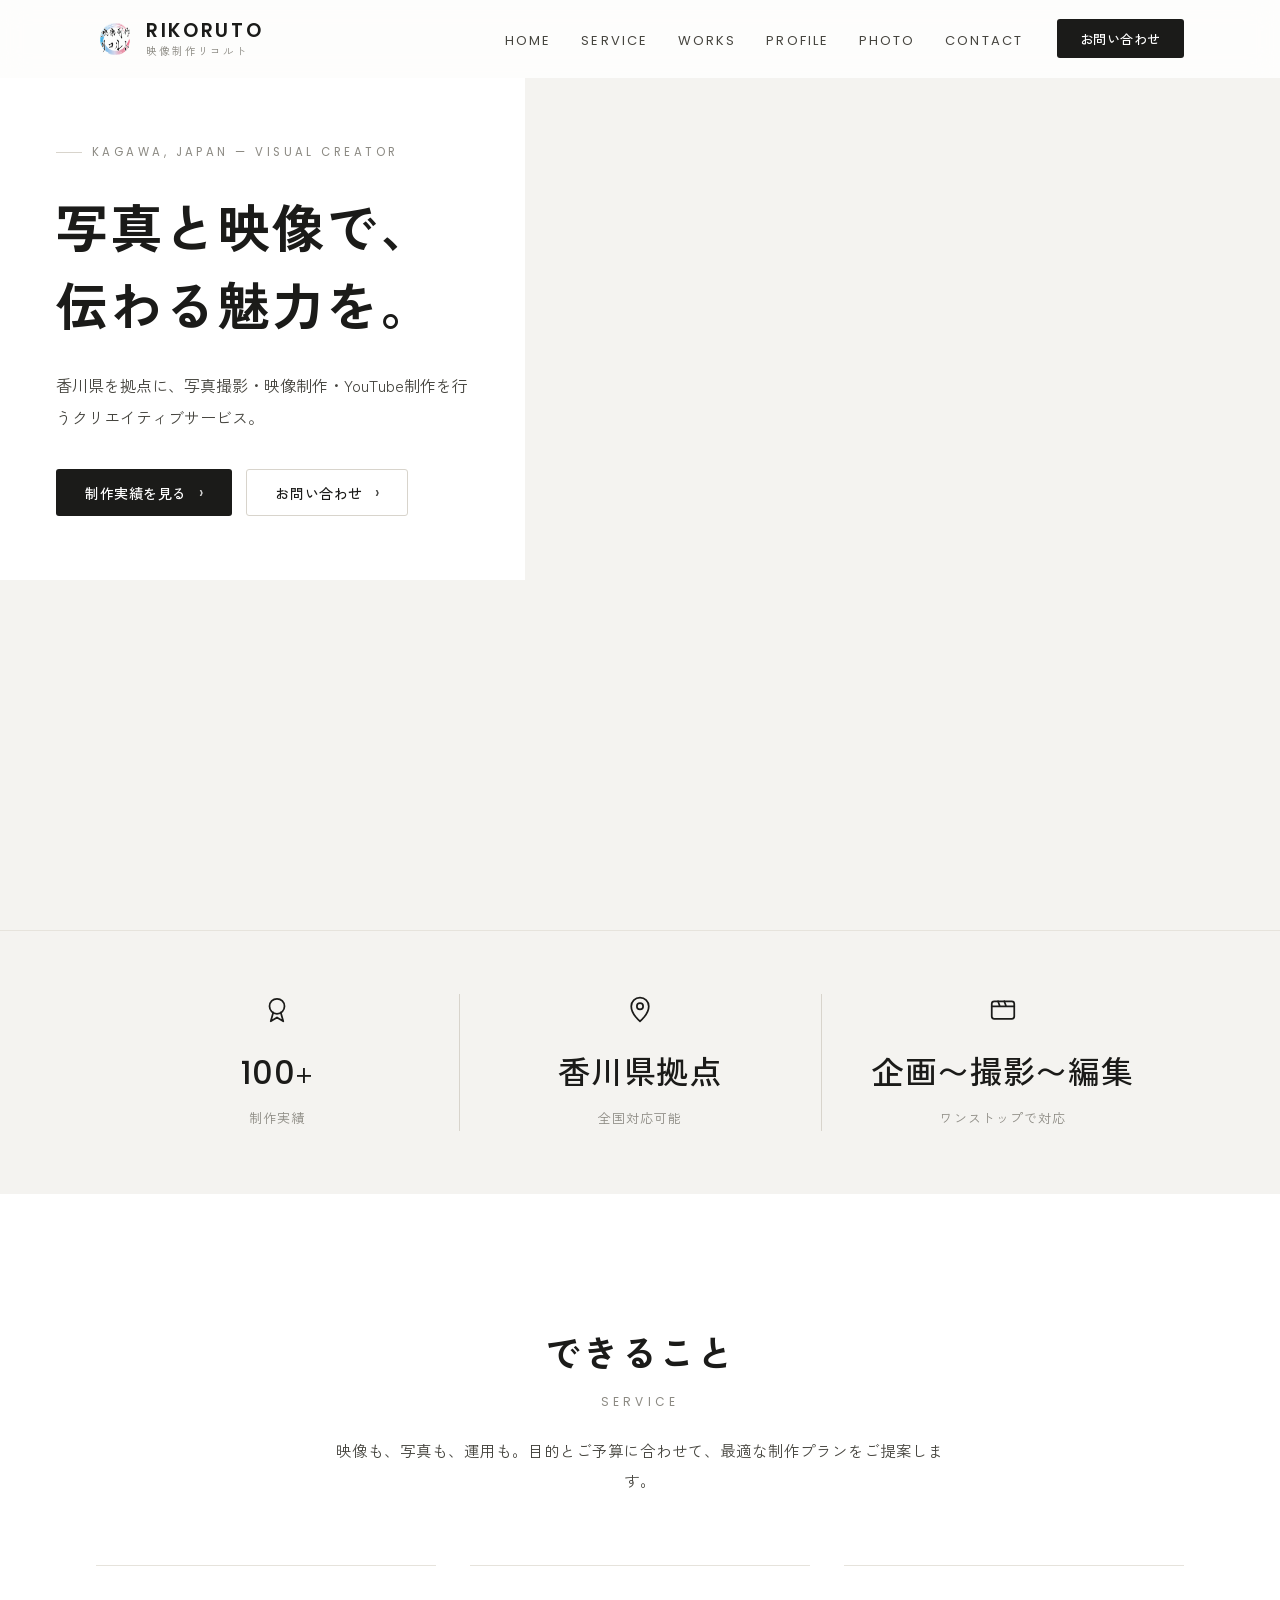
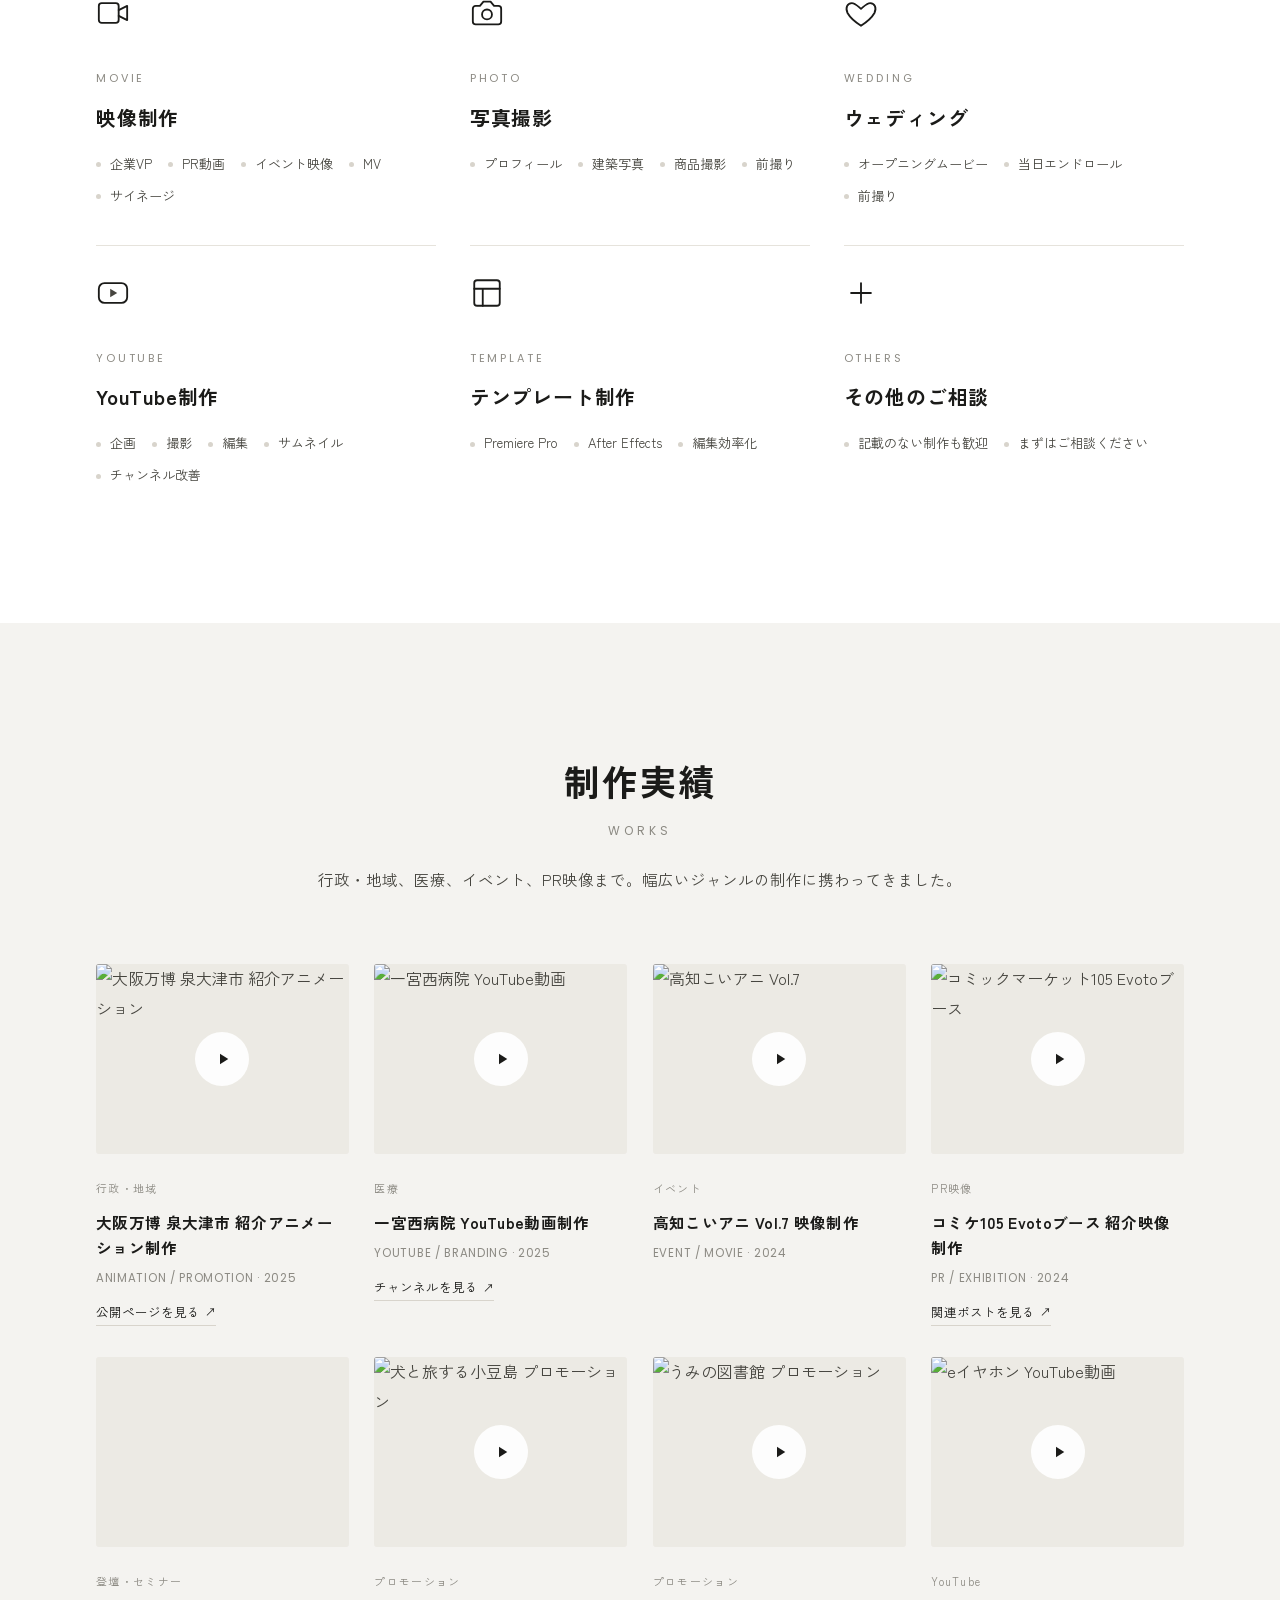
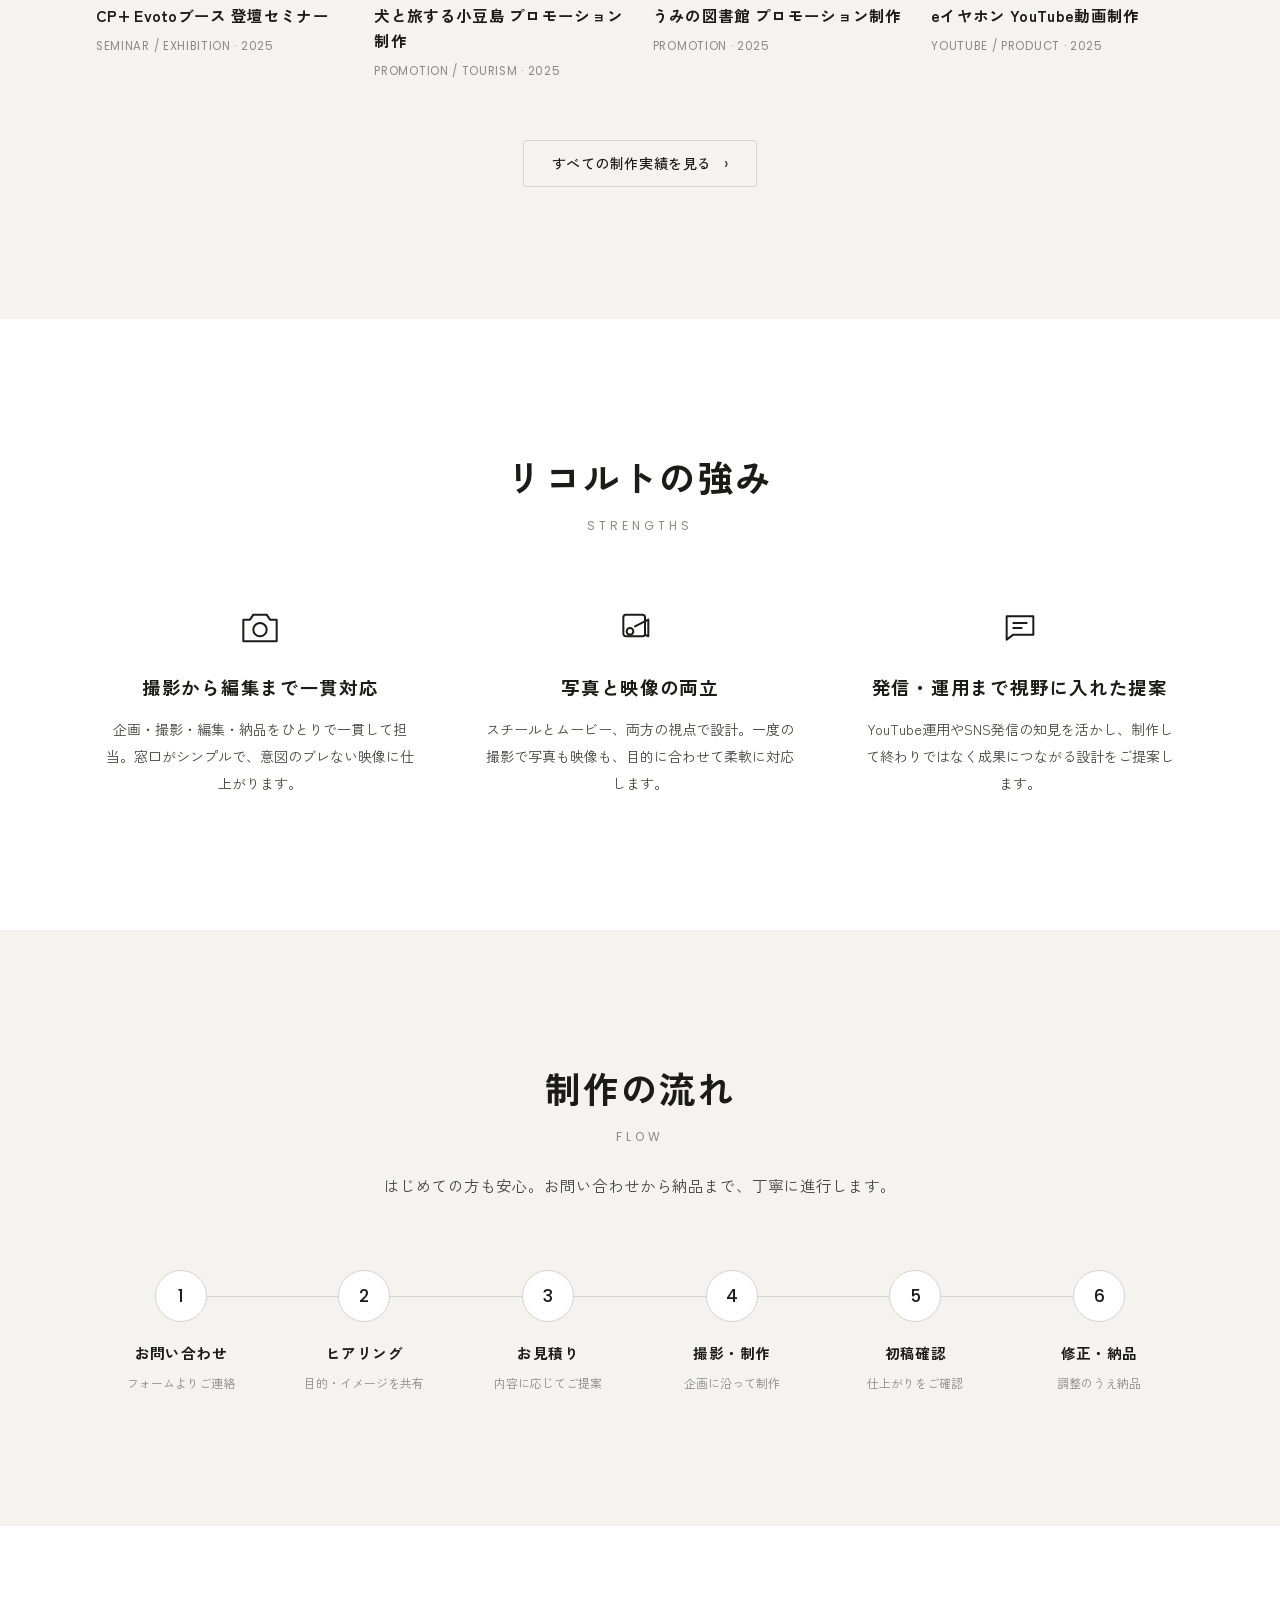
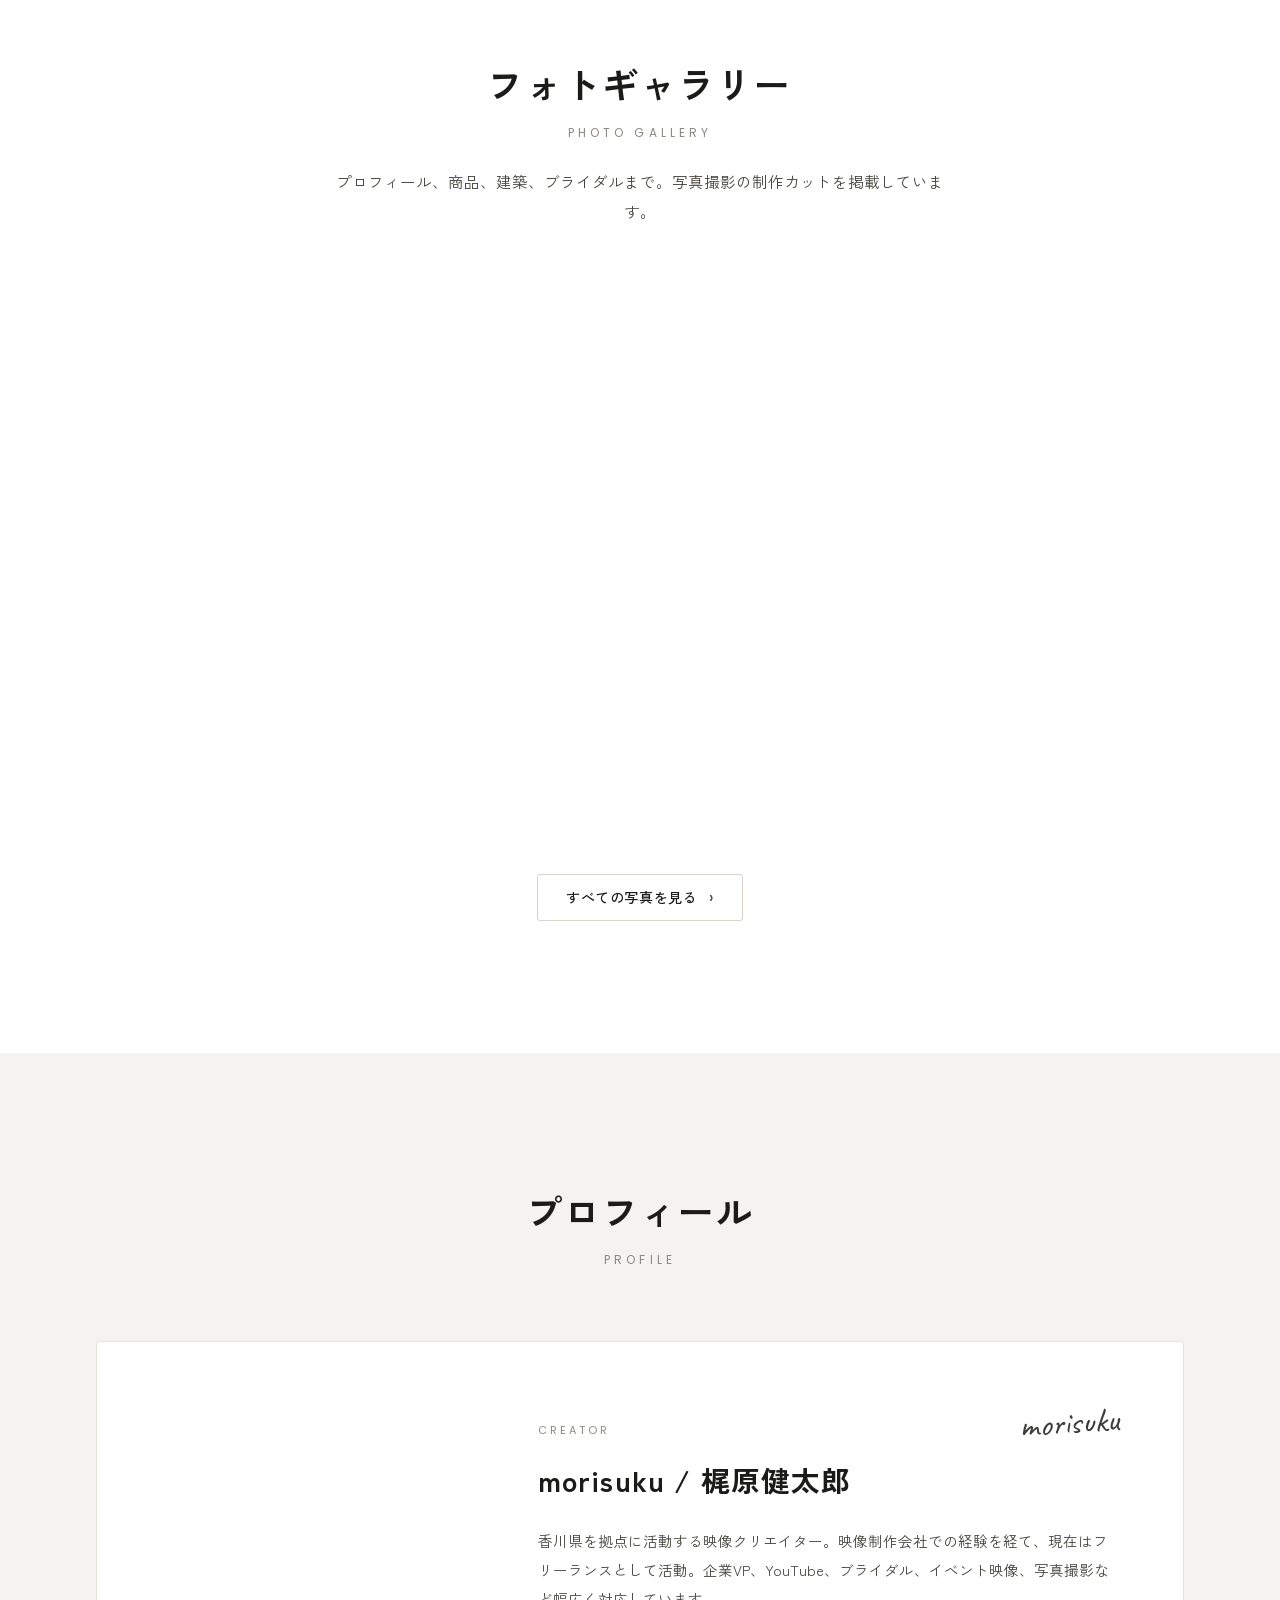
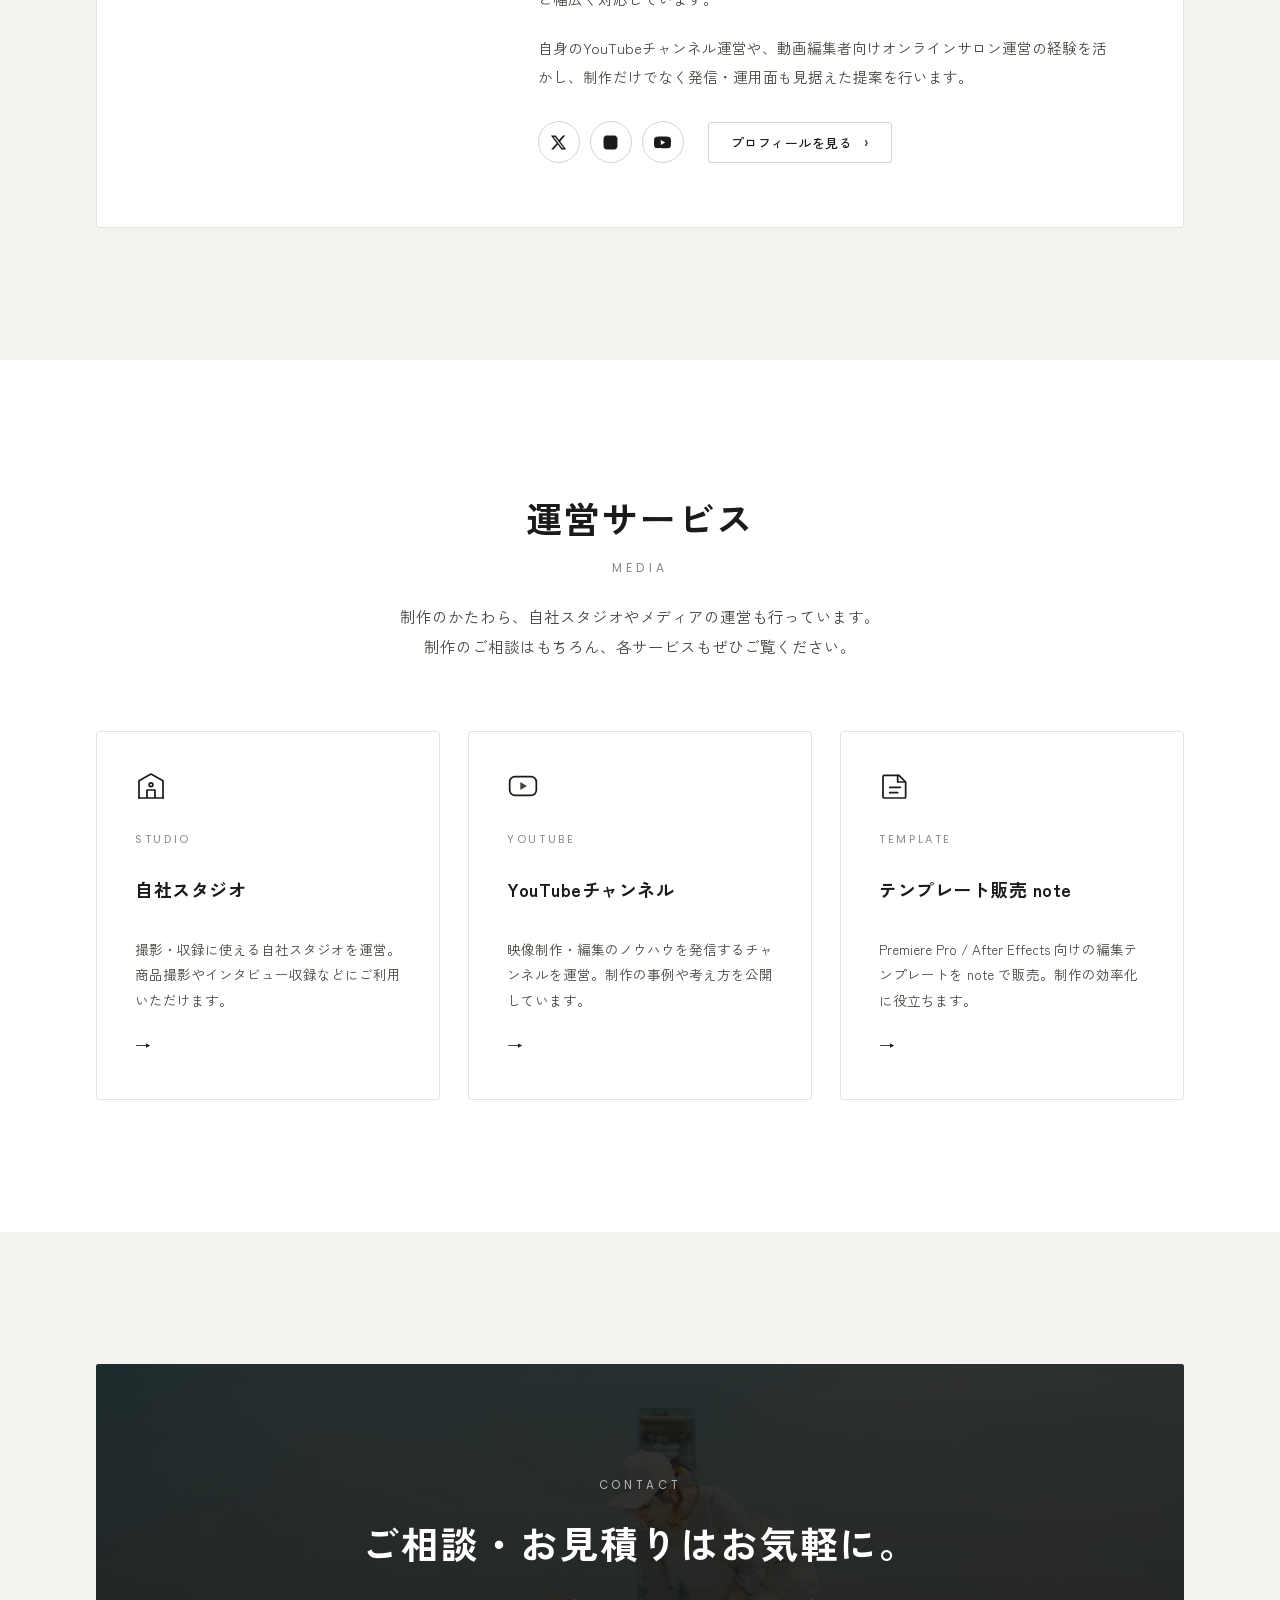
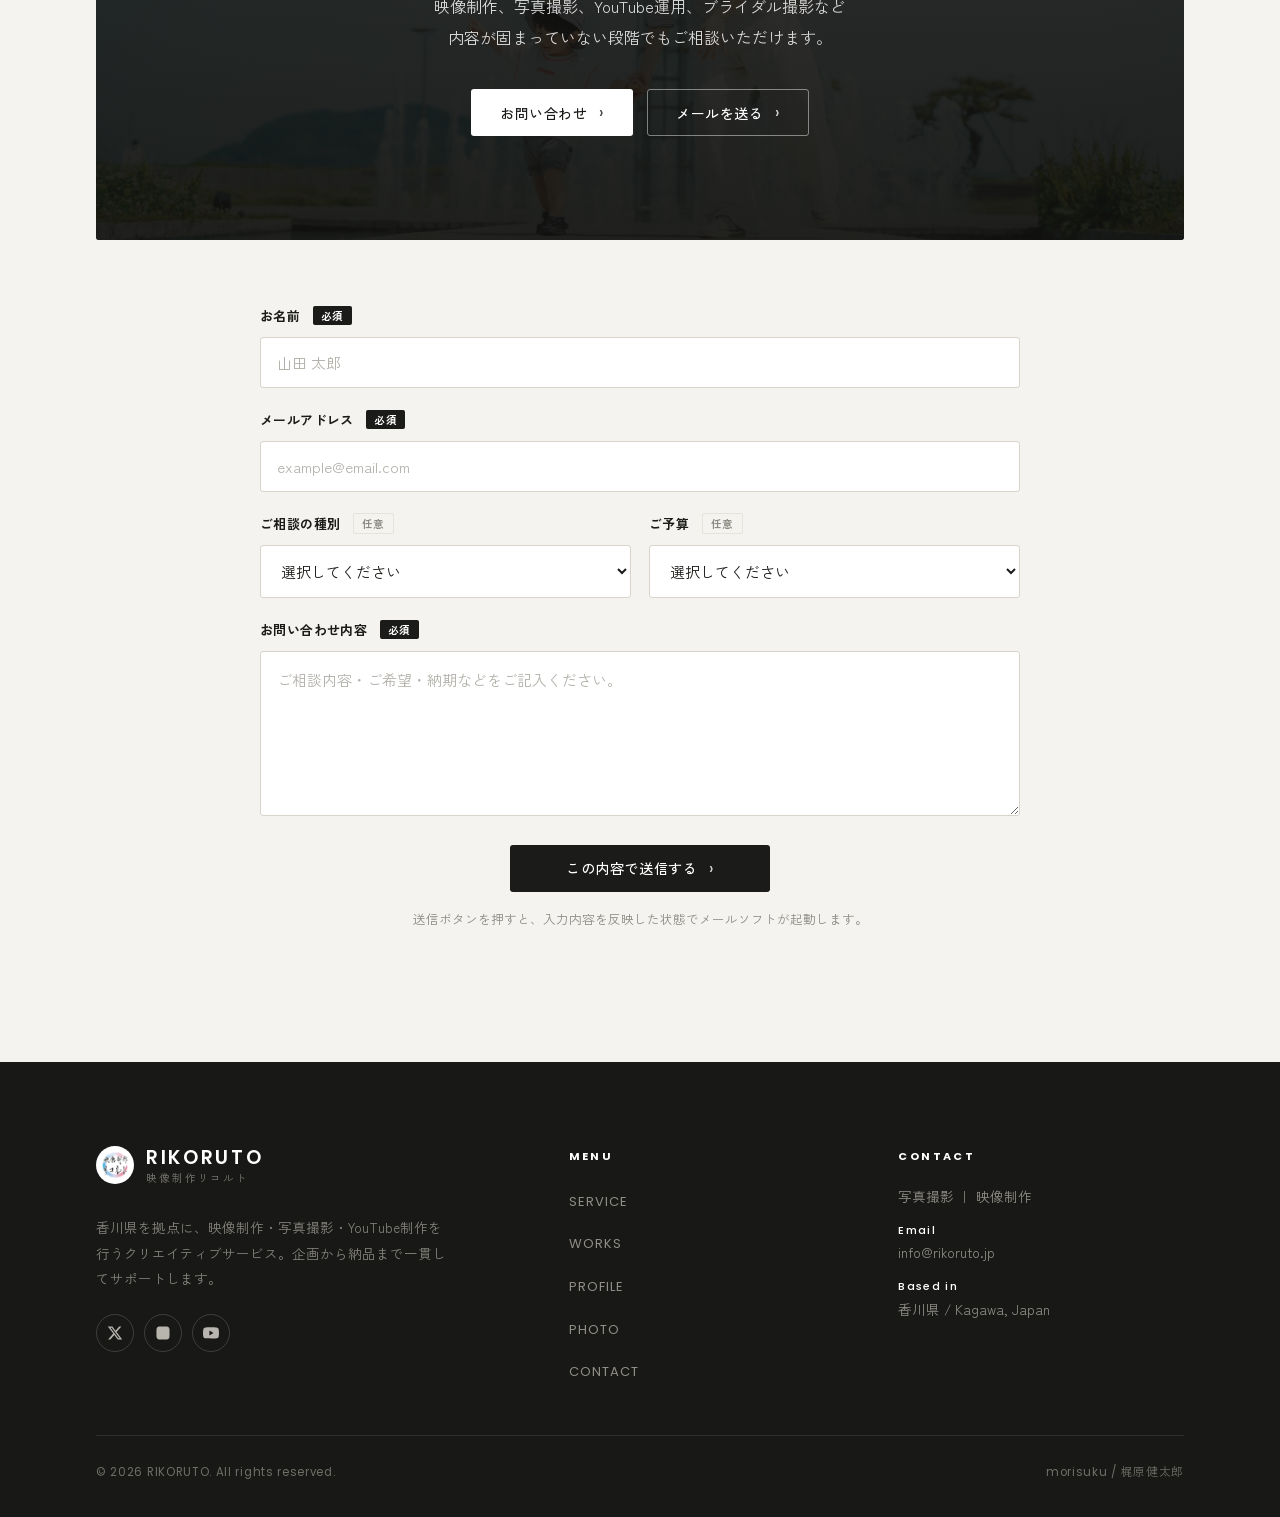
==== commit 77edbbb7: "Add files via upload" ====
--- a/index.html
+++ b/index.html
@@ -140,7 +140,7 @@
     <div class="section-head reveal">
       <h2>制作実績</h2>
       <span class="en">Works</span>
-      <p>行政・地域、医療、イベント、PR映像まで。幅広いジャンルの制作に携わってきました。</p>
+      <p class="oneline">行政・地域、医療、イベント、PR映像まで。幅広いジャンルの制作に携わってきました。</p>
     </div>
     <div class="works-grid">
       <article class="work reveal" data-d="1">
@@ -191,7 +191,7 @@
         </div>
       </article>
       <article class="work reveal" data-d="1">
-        <div class="work-media"><image-slot id="work-5" placeholder="実績サムネイル 4:3"></image-slot></div>
+        <div class="work-media"><image-slot id="work-5" shape="rect" fit="cover" src="images/cp_evoto.png" placeholder="実績サムネイル 4:3"></image-slot></div>
         <div class="work-body">
           <span class="work-cat jp">登壇・セミナー</span>
           <h3>CP+ Evotoブース 登壇セミナー</h3>
--- a/css/styles.css
+++ b/css/styles.css
@@ -1,121 +1,119 @@
 /* =========================================================
-   RIKORUTO — Redesign 2026
-   Monochrome editorial style
+   RIKORUTO — 映像制作リコルト
+   Editorial monochrome redesign
    ========================================================= */
 
 :root {
   --white: #ffffff;
-  --black: #0a0a0a;
-  --bg: #f5f4f2;
-  --bg2: #eeece9;
-  --text: #0a0a0a;
-  --text-mid: #444444;
-  --text-soft: #888888;
-  --line: #e0deda;
-  --accent: #0a0a0a;
+  --paper: #f4f3f0;     /* warm light band */
+  --paper-2: #eceae4;
+  --ink: #1b1b19;       /* headings */
+  --ink-2: #46453f;     /* body */
+  --muted: #8c8a83;     /* labels / meta */
+  --line: #e6e3dc;
+  --line-2: #d8d4cc;
+  --dark: #181816;      /* footer / cta */
 
   --font-jp: "Zen Kaku Gothic New", "Noto Sans JP", system-ui, sans-serif;
-  --font-en: "Poppins", sans-serif;
-
-  --r-sm: 8px;
-  --r-md: 12px;
-  --r-lg: 16px;
-  --shadow-sm: 0 2px 12px rgba(0,0,0,0.06);
-  --shadow-md: 0 8px 32px rgba(0,0,0,0.10);
-  --shadow-lg: 0 20px 60px rgba(0,0,0,0.14);
-
-  --maxw: 1160px;
-  --gutter: clamp(20px, 5vw, 48px);
-  --nav-h: 72px;
+  --font-en: "Poppins", "Zen Kaku Gothic New", sans-serif;
+  --font-sign: "Caveat", cursive;
+
+  --maxw: 1200px;
+  --gutter: clamp(20px, 5vw, 56px);
+  --nav-h: 78px;
+  --r: 3px;
+
+  --shadow-card: 0 18px 50px rgba(28, 24, 18, 0.12);
+  --shadow-soft: 0 8px 30px rgba(28, 24, 18, 0.07);
 }
 
 * { box-sizing: border-box; }
 html { scroll-behavior: smooth; scroll-padding-top: var(--nav-h); }
+
 body {
   margin: 0;
   font-family: var(--font-jp);
-  color: var(--text);
+  color: var(--ink-2);
   background: var(--white);
-  line-height: 1.8;
+  line-height: 1.85;
+  font-weight: 400;
   -webkit-font-smoothing: antialiased;
-}
+  text-rendering: optimizeLegibility;
+}
+
 img { max-width: 100%; display: block; }
 a { color: inherit; text-decoration: none; }
+
 .wrap { width: 100%; max-width: var(--maxw); margin: 0 auto; padding: 0 var(--gutter); }
-
-/* helpers */
-.grad-text { color: var(--text); }
-.eyebrow {
-  font-family: var(--font-en);
-  font-weight: 600;
-  font-size: 11px;
-  letter-spacing: 0.28em;
-  text-transform: uppercase;
-  color: var(--text-soft);
-}
-
-.section { padding: clamp(72px, 10vw, 120px) 0; }
-.section-light { background: var(--bg); }
-
-.section-head { max-width: 720px; margin-bottom: clamp(40px, 6vw, 64px); }
-.section-head.center { margin-left: auto; margin-right: auto; text-align: center; }
+.section { padding: clamp(72px, 11vw, 132px) 0; }
+.section-paper { background: var(--paper); }
+
+/* ---------- Section head ---------- */
+.section-head { text-align: center; max-width: 760px; margin: 0 auto clamp(46px, 6vw, 70px); }
 .section-head h2 {
   font-family: var(--font-jp);
-  font-weight: 800;
-  font-size: clamp(26px, 4vw, 38px);
-  line-height: 1.25;
-  margin: 12px 0 0;
-  letter-spacing: -0.01em;
-}
-.section-head p { margin: 16px 0 0; color: var(--text-mid); font-size: clamp(14px, 1.5vw, 16px); }
-
-/* sub label */
-.section-head .sub-en {
+  font-weight: 700;
+  font-size: clamp(25px, 3.6vw, 36px);
+  letter-spacing: 0.06em;
+  line-height: 1.4;
+  margin: 0;
+  color: var(--ink);
+}
+.section-head .en {
+  display: block;
   font-family: var(--font-en);
-  font-size: 11px;
-  font-weight: 600;
-  letter-spacing: 0.28em;
-  color: var(--text-soft);
+  font-weight: 400;
+  font-size: 12px;
+  letter-spacing: 0.34em;
   text-transform: uppercase;
-  display: block;
-  margin-bottom: 4px;
-}
+  color: var(--muted);
+  margin-top: 14px;
+}
+.section-head p {
+  margin: 22px auto 0;
+  max-width: 40em;
+  color: var(--ink-2);
+  font-size: clamp(14px, 1.5vw, 15.5px);
+  line-height: 1.95;
+}
+
+.section-head p.oneline { max-width: none; white-space: nowrap; }
+@media (max-width: 760px) { .section-head p.oneline { white-space: normal; } }
+
+.center-btn { display: flex; justify-content: center; margin-top: clamp(40px, 5vw, 58px); }
 
 /* ---------- Buttons ---------- */
 .btn {
   display: inline-flex;
   align-items: center;
-  gap: 10px;
+  gap: 12px;
   font-family: var(--font-jp);
-  font-weight: 700;
+  font-weight: 500;
   font-size: 14px;
-  padding: 13px 24px;
-  border-radius: 4px;
-  border: 1.5px solid var(--black);
+  letter-spacing: 0.04em;
+  padding: 15px 28px;
+  border-radius: var(--r);
+  border: 1px solid transparent;
   cursor: pointer;
-  transition: background .2s ease, color .2s ease, transform .2s ease;
+  transition: background .25s ease, color .25s ease, border-color .25s ease, transform .25s ease;
   white-space: nowrap;
-  letter-spacing: 0.03em;
-}
-.btn .arr { transition: transform .25s ease; }
+  line-height: 1;
+}
+.btn .arr { font-family: var(--font-en); font-size: 15px; transition: transform .25s ease; opacity: .8; }
 .btn:hover .arr { transform: translateX(4px); }
 
-.btn-grad {
-  background: var(--black);
-  color: #fff;
-  border-color: var(--black);
-  box-shadow: none;
-}
-.btn-grad:hover { background: #333; transform: translateY(-1px); }
-
-.btn-ghost {
-  background: transparent;
-  color: var(--text);
-  border-color: var(--text);
-}
-.btn-ghost:hover { background: var(--black); color: #fff; }
-
-.btn-sm { padding: 10px 18px; font-size: 13px; }
+.btn-dark { background: var(--ink); color: #fff; }
+.btn-dark:hover { background: #000; transform: translateY(-2px); }
+
+.btn-line { background: transparent; color: var(--ink); border-color: var(--line-2); }
+.btn-line:hover { border-color: var(--ink); background: var(--ink); color: #fff; }
+
+.btn-light { background: #fff; color: var(--ink); }
+.btn-light:hover { background: #f0eee9; transform: translateY(-2px); }
+.btn-line-light { background: transparent; color: #fff; border-color: rgba(255,255,255,0.45); }
+.btn-line-light:hover { border-color: #fff; background: #fff; color: var(--ink); }
+
+.btn-sm { padding: 12px 22px; font-size: 13px; }
 
 /* ---------- Header ---------- */
 .header {
@@ -125,49 +123,49 @@
   z-index: 100;
   display: flex;
   align-items: center;
-  background: rgba(255,255,255,0.92);
-  backdrop-filter: blur(12px);
+  background: rgba(255, 255, 255, 0.82);
+  backdrop-filter: saturate(180%) blur(14px);
+  -webkit-backdrop-filter: saturate(180%) blur(14px);
   border-bottom: 1px solid transparent;
-  transition: border-color .3s ease;
-}
-.header.scrolled { border-bottom-color: var(--line); }
+  transition: border-color .3s ease, box-shadow .3s ease;
+}
+.header.scrolled { border-bottom-color: var(--line); box-shadow: 0 1px 0 rgba(0,0,0,0.02); }
 .header .wrap { display: flex; align-items: center; justify-content: space-between; gap: 24px; }
 
-.logo { display: inline-flex; align-items: center; gap: 10px; }
-.logo-mark { width: 36px; height: 36px; object-fit: contain; }
-.word-jp { font-family: var(--font-jp); font-weight: 800; font-size: 16px; letter-spacing: 0.02em; }
-.logo-badge { width: 40px; height: 40px; border-radius: 50%; background: #fff; display: grid; place-items: center; flex: none; }
-.logo-badge img { width: 32px; height: 32px; object-fit: contain; }
-.logo .word { font-family: var(--font-en); font-weight: 700; font-size: 18px; }
-
-.nav { display: flex; align-items: center; gap: 28px; }
-.nav-links { display: flex; align-items: center; gap: 26px; list-style: none; margin: 0; padding: 0; }
+.logo { display: inline-flex; align-items: center; gap: 12px; }
+.logo .logo-mark { width: 38px; height: 38px; object-fit: contain; }
+.logo .logo-tx { display: flex; flex-direction: column; line-height: 1.1; }
+.logo .word { font-family: var(--font-en); font-weight: 600; font-size: 19px; letter-spacing: 0.14em; color: var(--ink); }
+.logo .word-jp { font-family: var(--font-jp); font-size: 10.5px; letter-spacing: 0.18em; color: var(--muted); margin-top: 3px; }
+
+.nav { display: flex; align-items: center; gap: 34px; }
+.nav-links { display: flex; align-items: center; gap: 30px; list-style: none; margin: 0; padding: 0; }
 .nav-links a {
   font-family: var(--font-en);
-  font-weight: 500;
+  font-weight: 400;
   font-size: 13px;
-  letter-spacing: 0.08em;
-  color: var(--text-mid);
+  letter-spacing: 0.16em;
+  color: var(--ink-2);
+  position: relative;
   padding: 4px 0;
-  border-bottom: 1.5px solid transparent;
-  transition: color .2s ease, border-color .2s ease;
-}
-.nav-links a:hover { color: var(--text); border-bottom-color: var(--text); }
+  transition: color .2s ease;
+}
+.nav-links a::after {
+  content: ""; position: absolute; left: 0; bottom: -2px;
+  width: 100%; height: 1px; background: var(--ink);
+  transform: scaleX(0); transform-origin: left; transition: transform .28s ease;
+}
+.nav-links a:hover { color: var(--ink); }
+.nav-links a:hover::after { transform: scaleX(1); }
 .nav-links .mobile-cta { display: none; }
 
 .nav-toggle {
-  display: none;
-  width: 44px; height: 44px;
-  border: 1.5px solid var(--line);
-  background: #fff;
-  border-radius: 8px;
-  cursor: pointer;
-  align-items: center; justify-content: center;
+  display: none; width: 44px; height: 44px;
+  border: 1px solid var(--line-2); background: #fff; border-radius: var(--r);
+  cursor: pointer; align-items: center; justify-content: center;
 }
 .nav-toggle span, .nav-toggle span::before, .nav-toggle span::after {
-  content: ""; display: block;
-  width: 20px; height: 1.5px;
-  background: var(--text);
+  content: ""; display: block; width: 20px; height: 1.5px; background: var(--ink);
   transition: transform .28s ease, opacity .2s ease;
 }
 .nav-toggle span { position: relative; }
@@ -178,428 +176,263 @@
 .nav-open .nav-toggle span::after { transform: translateY(-6px) rotate(-45deg); }
 
 /* ---------- Hero ---------- */
-.hero {
+.hero { background: var(--paper); padding-top: var(--nav-h); overflow: hidden; }
+.hero-top {
+  max-width: 1320px; margin: 0 auto;
+  display: grid;
+  grid-template-columns: minmax(0, 0.82fr) 1.18fr;
+  align-items: stretch;
+}
+.hero-card {
+  background: var(--white);
+  padding: clamp(40px, 5vw, 76px) clamp(28px, 4vw, 64px) clamp(40px, 5vw, 72px) var(--gutter);
+  display: flex;
+  flex-direction: column;
+  justify-content: center;
   position: relative;
-  overflow: hidden;
-  padding-top: calc(var(--nav-h) + clamp(48px, 8vw, 80px));
-  padding-bottom: clamp(64px, 10vw, 120px);
-  background: var(--white);
-}
-/* hide blobs */
-.blob { display: none; }
-
-.hero .wrap {
-  position: relative;
-  z-index: 1;
-  display: grid;
-  grid-template-columns: 1fr 1fr;
-  gap: clamp(40px, 6vw, 80px);
-  align-items: center;
-}
-.hero-copy { max-width: 560px; text-align: left; }
-.hero-badge {
-  display: inline-flex;
-  align-items: center;
-  gap: 8px;
-  background: var(--bg);
-  border: 1px solid var(--line);
-  border-radius: 4px;
-  padding: 7px 14px;
-  font-size: 12px;
-  font-weight: 600;
-  color: var(--text-mid);
-  letter-spacing: 0.04em;
-}
-.hero-badge .pin { width: 6px; height: 6px; border-radius: 50%; background: var(--black); }
-
+  z-index: 2;
+}
+.hero-eyebrow {
+  font-family: var(--font-en); font-size: 11.5px; letter-spacing: 0.3em; text-transform: uppercase;
+  color: var(--muted); margin-bottom: 24px;
+  display: inline-flex; align-items: center; gap: 10px;
+}
+.hero-eyebrow::before { content: ""; width: 26px; height: 1px; background: var(--line-2); }
 .hero h1 {
   font-family: var(--font-jp);
-  font-weight: 800;
-  font-size: clamp(28px, 4.5vw, 52px);
-  line-height: 1.25;
-  letter-spacing: -0.02em;
-  margin: 20px 0 0;
-  text-wrap: balance;
-}
-.hero h1 .em { color: var(--text); }
-.hero h1 .nowrap { white-space: nowrap; }
-.hero-sub {
-  margin: 22px 0 0;
-  color: var(--text-mid);
-  font-size: clamp(14px, 1.5vw, 16px);
-  line-height: 1.8;
-}
-.hero-actions { display: flex; flex-wrap: wrap; gap: 12px; margin-top: 32px; }
-.hero-stats { display: flex; gap: clamp(24px, 4vw, 40px); margin-top: 44px; padding-top: 32px; border-top: 1px solid var(--line); }
-.hero-stats .stat .n { font-family: var(--font-en); font-weight: 700; font-size: clamp(22px, 2.5vw, 28px); }
-.hero-stats .stat .l { font-size: 12px; color: var(--text-soft); letter-spacing: 0.04em; margin-top: 2px; }
-
-/* Hero image grid (right side) */
-.hero-cards {
-  position: relative;
-  height: clamp(380px, 46vw, 540px);
-}
-.thumb {
-  position: absolute;
-  border-radius: var(--r-md);
-  overflow: hidden;
-  box-shadow: var(--shadow-md);
-  background: var(--bg);
-  border: 4px solid #fff;
-}
-.thumb image-slot { width: 100%; height: 100%; display: block; }
-.thumb .tag {
-  position: absolute; left: 10px; bottom: 10px; z-index: 2;
-  font-family: var(--font-en); font-size: 10px; font-weight: 600; letter-spacing: 0.05em;
-  color: #fff; background: rgba(0,0,0,0.6); backdrop-filter: blur(4px);
-  padding: 4px 10px; border-radius: 3px;
-}
-.thumb.t1 { width: 58%; aspect-ratio: 4/5; top: 0; right: 2%; z-index: 3; }
-.thumb.t2 { width: 50%; aspect-ratio: 16/10; bottom: 4%; left: 0; z-index: 4; }
-.thumb.t3 { width: 32%; aspect-ratio: 1/1; top: 28%; right: 0; z-index: 5; }
-.float-chip {
-  position: absolute; z-index: 6;
-  background: #fff; border: 1px solid var(--line);
-  border-radius: 8px; box-shadow: var(--shadow-md);
-  padding: 10px 14px;
-  display: flex; align-items: center; gap: 10px;
-  font-size: 12px; font-weight: 700;
-}
-.float-chip .play {
-  width: 30px; height: 30px; border-radius: 50%;
-  background: var(--black);
-  display: grid; place-items: center;
-}
-.float-chip .play svg { width: 12px; height: 12px; fill: #fff; margin-left: 1px; }
-.float-chip.fc1 { top: 6%; left: -6%; }
-
-/* ---------- Service ---------- */
-.service-grid {
+  font-weight: 700;
+  font-size: clamp(30px, 4.4vw, 52px);
+  line-height: 1.5;
+  letter-spacing: 0.04em;
+  margin: 0;
+  color: var(--ink);
+}
+.hero-sub { margin: 26px 0 0; max-width: 26em; color: var(--ink-2); font-size: clamp(14px, 1.5vw, 16px); line-height: 2; }
+.hero-actions { display: flex; flex-wrap: wrap; gap: 14px; margin-top: 36px; }
+.hero-shot { position: relative; min-height: 320px; }
+.hero-shot image-slot { width: 100%; height: 100%; display: block; }
+
+.hero-strip {
   display: grid;
   grid-template-columns: repeat(3, 1fr);
-  gap: 1px;
-  background: var(--line);
-  border: 1px solid var(--line);
-  border-radius: var(--r-md);
-  overflow: hidden;
-}
-.card {
-  background: var(--white);
-  padding: 36px 32px;
-  box-shadow: none;
-  border: none;
-  border-radius: 0;
-  transition: background .2s ease;
-}
-.card:hover { background: var(--bg); transform: none; box-shadow: none; border-color: transparent; }
-
-.svc-icon {
-  width: 52px; height: 52px;
-  border-radius: var(--r-sm);
-  background: var(--bg);
-  border: 1px solid var(--line);
-  display: grid; place-items: center;
-  margin-bottom: 20px;
-  box-shadow: none;
-}
-.svc-icon svg { width: 24px; height: 24px; stroke: var(--text); }
-.card h3 { font-size: 18px; font-weight: 800; margin: 0 0 4px; }
-.card .en-label { font-family: var(--font-en); font-size: 11px; font-weight: 600; letter-spacing: 0.14em; color: var(--text-soft); text-transform: uppercase; }
-.svc-tags { list-style: none; margin: 14px 0 0; padding: 0; display: flex; flex-wrap: wrap; gap: 6px; }
-.svc-tags li {
-  font-size: 12px; color: var(--text-mid);
-  background: var(--bg); border: 1px solid var(--line);
-  padding: 4px 10px; border-radius: 3px;
-}
+  gap: 0;
+}
+.hero-strip .cell { position: relative; aspect-ratio: 1 / 0.82; }
+.hero-strip image-slot { width: 100%; height: 100%; display: block; }
+
+/* ---------- Stats ---------- */
+.stats { background: var(--paper); border-top: 1px solid var(--line); }
+.stats .wrap { display: grid; grid-template-columns: repeat(3, 1fr); }
+.stat-item {
+  text-align: center;
+  padding: clamp(40px, 6vw, 64px) 20px;
+  position: relative;
+}
+.stat-item + .stat-item::before {
+  content: ""; position: absolute; left: 0; top: 24%; bottom: 24%; width: 1px; background: var(--line-2);
+}
+.stat-ico { display: flex; justify-content: center; margin-bottom: 18px; }
+.stat-ico svg { width: 30px; height: 30px; stroke: var(--ink); fill: none; stroke-width: 1.4; }
+.stat-item .n { font-family: var(--font-en); font-weight: 500; font-size: clamp(24px, 3vw, 32px); color: var(--ink); letter-spacing: 0.02em; }
+.stat-item .n .jp { font-family: var(--font-jp); font-size: 0.66em; }
+.stat-item .l { font-size: 13px; color: var(--muted); letter-spacing: 0.08em; margin-top: 4px; }
+
+/* ---------- Service ---------- */
+.service-grid { display: grid; grid-template-columns: repeat(3, 1fr); gap: clamp(20px, 2.6vw, 36px); }
+.svc {
+  padding: 4px 0;
+  border-top: 1px solid var(--line);
+  padding-top: 30px;
+}
+.svc-ico { margin-bottom: 22px; }
+.svc-ico svg { width: 34px; height: 34px; stroke: var(--ink); fill: none; stroke-width: 1.3; }
+.svc .en { font-family: var(--font-en); font-size: 11px; letter-spacing: 0.26em; text-transform: uppercase; color: var(--muted); }
+.svc h3 { font-size: 20px; font-weight: 700; color: var(--ink); margin: 8px 0 0; letter-spacing: 0.04em; }
+.svc-tags { list-style: none; margin: 16px 0 0; padding: 0; display: flex; flex-wrap: wrap; gap: 8px 16px; }
+.svc-tags li { font-size: 13px; color: var(--ink-2); position: relative; padding-left: 14px; }
+.svc-tags li::before { content: ""; position: absolute; left: 0; top: 0.82em; width: 5px; height: 5px; border-radius: 50%; background: var(--line-2); }
 
 /* ---------- Works ---------- */
-.works-grid {
-  display: grid;
-  grid-template-columns: repeat(2, 1fr);
-  gap: 20px;
-}
-.work {
-  background: var(--white);
-  border: 1px solid var(--line);
-  border-radius: var(--r-md);
-  overflow: hidden;
-  transition: transform .28s ease, box-shadow .28s ease;
-}
-.work:hover { transform: translateY(-4px); box-shadow: var(--shadow-md); }
-.work-media { position: relative; aspect-ratio: 16/9; background: var(--bg); }
+.works-grid { display: grid; grid-template-columns: repeat(4, 1fr); gap: clamp(20px, 2.4vw, 32px) clamp(16px, 2vw, 26px); }
+.work { display: flex; flex-direction: column; }
+.work-media {
+  position: relative; aspect-ratio: 4 / 3; overflow: hidden;
+  background: var(--paper-2); border-radius: var(--r); cursor: pointer;
+}
 .work-media image-slot { width: 100%; height: 100%; }
-.work-cat {
-  position: absolute; top: 12px; left: 12px; z-index: 2;
-  font-size: 11px; font-weight: 700; letter-spacing: 0.04em;
-  color: #fff; background: rgba(0,0,0,0.65);
-  padding: 5px 11px; border-radius: 3px;
-}
-.work-body { padding: 20px 22px 24px; }
-.work-body h3 { font-size: 17px; font-weight: 700; margin: 0; line-height: 1.5; }
-.work-meta { margin-top: 8px; font-family: var(--font-en); font-size: 11.5px; color: var(--text-soft); letter-spacing: 0.06em; text-transform: uppercase; }
+.work-media .yt-thumb { width: 100%; height: 100%; object-fit: cover; transition: transform .6s cubic-bezier(.2,.7,.2,1); }
+.work:hover .yt-thumb { transform: scale(1.05); }
+.work-media.yt .yt-play {
+  position: absolute; inset: 0; margin: auto; width: 54px; height: 54px;
+  border: none; border-radius: 50%; background: rgba(255,255,255,0.92);
+  display: grid; place-items: center; cursor: pointer;
+  transition: transform .25s ease, background .25s ease; z-index: 2;
+}
+.work-media.yt .yt-play svg { width: 18px; height: 18px; fill: var(--ink); margin-left: 2px; }
+.work-media.yt:hover .yt-play { transform: scale(1.08); background: #fff; }
+.work-media.playing .yt-play, .work-media.playing .yt-thumb { display: none; }
+.yt-iframe { position: absolute; inset: 0; width: 100%; height: 100%; border: 0; z-index: 3; }
+.work-body { padding-top: 18px; }
+.work-cat { font-family: var(--font-en); font-size: 11px; letter-spacing: 0.18em; text-transform: uppercase; color: var(--muted); }
+.work-cat.jp { font-family: var(--font-jp); letter-spacing: 0.12em; text-transform: none; }
+.work-body h3 { font-size: 15.5px; font-weight: 700; color: var(--ink); margin: 9px 0 0; line-height: 1.6; letter-spacing: 0.02em; }
+.work-meta { margin-top: 8px; font-family: var(--font-en); font-size: 11.5px; color: var(--muted); letter-spacing: 0.06em; }
 .work-link {
-  display: inline-flex; align-items: center; gap: 5px;
-  margin-top: 14px; font-size: 13px; font-weight: 700;
-  color: var(--text); border-bottom: 1px solid var(--text);
-  padding-bottom: 1px;
-  transition: opacity .2s ease;
-}
-.work-link .ext { font-family: var(--font-en); transition: transform .2s ease; }
-.work-link:hover { opacity: 0.6; }
-.work-link:hover .ext { transform: translate(2px, -2px); }
-
-/* YouTube facade */
-.work-media.yt { cursor: pointer; background: #000; }
-.yt-thumb { width: 100%; height: 100%; object-fit: cover; display: block; }
-.work-media.yt::after {
-  content: ""; position: absolute; inset: 0; z-index: 1;
-  background: rgba(0,0,0,0.18); transition: background .25s ease;
-}
-.work-media.yt:hover::after { background: rgba(0,0,0,0.06); }
-.yt-play {
-  position: absolute; inset: 0; margin: auto; z-index: 2;
-  width: 58px; height: 58px;
-  border: 2px solid rgba(255,255,255,0.9);
-  border-radius: 50%; background: rgba(0,0,0,0.5);
-  display: grid; place-items: center;
-  cursor: pointer;
-  backdrop-filter: blur(4px);
-  transition: transform .2s ease, background .2s ease;
-}
-.yt-play svg { width: 22px; height: 22px; fill: #fff; margin-left: 3px; }
-.work-media.yt:hover .yt-play { transform: scale(1.08); background: rgba(0,0,0,0.75); }
-.yt-iframe { position: absolute; inset: 0; width: 100%; height: 100%; border: 0; z-index: 4; }
-.work-media.playing .yt-play,
-.work-media.playing::after,
-.work-media.playing .work-cat { display: none; }
-
-/* ---------- Media / 運営サービス ---------- */
-.media-grid { display: grid; grid-template-columns: repeat(3, 1fr); gap: 20px; }
-.media-card {
-  display: flex; flex-direction: column;
-  background: var(--white);
-  border: 1px solid var(--line);
-  border-radius: var(--r-md);
-  padding: 32px 28px;
-  position: relative;
-  transition: transform .28s ease, box-shadow .28s ease;
-}
-.media-card:hover { transform: translateY(-4px); box-shadow: var(--shadow-md); border-color: transparent; }
-.media-icon {
-  width: 50px; height: 50px;
-  border-radius: var(--r-sm);
-  background: var(--bg);
-  border: 1px solid var(--line);
-  display: grid; place-items: center;
-  margin-bottom: 20px;
-}
-.media-icon svg { width: 24px; height: 24px; stroke: var(--text); }
-.media-en { font-family: var(--font-en); font-size: 11px; font-weight: 600; letter-spacing: 0.14em; color: var(--text-soft); text-transform: uppercase; }
-.media-card h3 { font-size: 18px; font-weight: 800; margin: 6px 0 10px; }
-.media-card p { margin: 0; color: var(--text-mid); font-size: 14px; line-height: 1.75; }
-.media-arr { position: absolute; top: 28px; right: 28px; font-size: 16px; color: var(--text-mid); transition: transform .25s ease; }
-.media-card:hover .media-arr { transform: translateX(4px); }
-
-/* ---------- Photo gallery (masonry) ---------- */
-.photo-grid { column-count: 4; column-gap: 12px; }
-.photo-cell {
-  break-inside: avoid; margin: 0 0 12px;
-  border-radius: var(--r-sm); overflow: hidden;
-  transition: transform .3s ease, box-shadow .3s ease;
-}
-.photo-cell:hover { transform: translateY(-3px); box-shadow: var(--shadow-md); }
-.photo-cell image-slot { width: 100%; height: auto; display: block; }
-.photo-cell.p image-slot { aspect-ratio: 2/3; }
-.photo-cell.l image-slot { aspect-ratio: 3/2; }
-
-/* ---------- Feature ---------- */
-.feature-grid { display: grid; grid-template-columns: repeat(2, 1fr); gap: 1px; background: var(--line); border: 1px solid var(--line); border-radius: var(--r-md); overflow: hidden; }
-.feature {
-  display: flex; gap: 20px;
-  background: var(--white);
-  padding: 32px 30px;
-  align-items: flex-start;
-  transition: background .2s ease;
-}
-.feature:hover { background: var(--bg); }
-.feature-num {
-  font-family: var(--font-en);
-  font-weight: 700; font-size: 13px;
-  color: var(--text-soft);
-  min-width: 40px; height: 40px;
-  border: 1.5px solid var(--line);
-  border-radius: var(--r-sm);
-  display: grid; place-items: center;
-  background: none; box-shadow: none;
-}
-.feature h3 { margin: 4px 0 6px; font-size: 17px; font-weight: 800; }
-.feature p { margin: 0; color: var(--text-mid); font-size: 14px; line-height: 1.75; }
+  display: inline-flex; align-items: center; gap: 5px; margin-top: 11px;
+  font-size: 12.5px; color: var(--ink); border-bottom: 1px solid var(--line-2);
+  padding-bottom: 2px; transition: border-color .2s ease;
+}
+.work-link .ext { font-size: 11px; }
+.work-link:hover { border-color: var(--ink); }
+
+/* ---------- Strengths ---------- */
+.strengths { display: grid; grid-template-columns: repeat(3, 1fr); gap: clamp(28px, 4vw, 56px); }
+.strength { text-align: center; padding: 0 8px; }
+.strength-ico { display: flex; justify-content: center; margin-bottom: 22px; }
+.strength-ico svg { width: 40px; height: 40px; stroke: var(--ink); fill: none; stroke-width: 1.2; }
+.strength h3 { font-size: 18.5px; font-weight: 700; color: var(--ink); margin: 0 0 12px; letter-spacing: 0.04em; }
+.strength p { margin: 0; font-size: 14px; color: var(--ink-2); line-height: 1.95; }
 
 /* ---------- Flow ---------- */
-.flow {
+.flow { display: grid; grid-template-columns: repeat(6, 1fr); gap: 14px; position: relative; }
+.flow::before { content: ""; position: absolute; top: 26px; left: 8%; right: 8%; height: 1px; background: var(--line-2); z-index: 0; }
+.flow-step { position: relative; z-index: 1; text-align: center; }
+.flow-num {
+  width: 52px; height: 52px; margin: 0 auto 18px; border-radius: 50%;
+  background: #fff; border: 1px solid var(--line-2); display: grid; place-items: center;
+  font-family: var(--font-en); font-weight: 500; font-size: 17px; color: var(--ink);
+  transition: background .25s ease, color .25s ease, border-color .25s ease;
+}
+.flow-step:hover .flow-num { background: var(--ink); color: #fff; border-color: var(--ink); }
+.flow-step h4 { margin: 0; font-size: 14.5px; font-weight: 700; color: var(--ink); letter-spacing: 0.03em; }
+.flow-step p { margin: 6px 0 0; font-size: 12px; color: var(--muted); line-height: 1.7; }
+
+/* ---------- Photo gallery (full bleed) ---------- */
+.photo-fullbleed { width: 100%; }
+.photo-grid {
   display: grid;
   grid-template-columns: repeat(6, 1fr);
-  gap: 12px;
-  position: relative;
-}
-.flow::before {
-  content: "";
-  position: absolute;
-  top: 28px; left: 5%; right: 5%;
-  height: 1px;
-  background: var(--line);
-  z-index: 0;
-}
-.flow-step { position: relative; z-index: 1; text-align: center; padding: 8px 4px; }
-.flow-num {
-  width: 56px; height: 56px;
-  margin: 0 auto 16px;
-  border-radius: 50%;
-  background: var(--white);
-  border: 1.5px solid var(--line);
-  display: grid; place-items: center;
-  font-family: var(--font-en);
-  font-weight: 700; font-size: 18px;
-  color: var(--text);
-  box-shadow: var(--shadow-sm);
-  transition: background .25s ease, color .25s ease, border-color .25s ease;
-}
-.flow-step:hover .flow-num { background: var(--black); color: #fff; border-color: transparent; }
-.flow-step h4 { margin: 0; font-size: 14px; font-weight: 700; }
-.flow-step p { margin: 5px 0 0; font-size: 12px; color: var(--text-soft); line-height: 1.6; }
+  grid-auto-rows: clamp(120px, 13vw, 180px);
+  grid-auto-flow: row dense;
+  gap: 10px;
+  padding: 0 10px;
+}
+.photo-cell { overflow: hidden; border-radius: 2px; }
+.photo-cell image-slot { width: 100%; height: 100%; display: block; }
+.photo-cell.tall { grid-row: span 2; }
+.photo-cell.wide { grid-column: span 2; }
 
 /* ---------- Profile ---------- */
 .profile {
-  display: grid;
-  grid-template-columns: 0.8fr 1.2fr;
-  gap: clamp(36px, 6vw, 72px);
-  align-items: center;
-  background: var(--bg);
-  border: 1px solid var(--line);
-  border-radius: var(--r-lg);
-  padding: clamp(32px, 5vw, 56px);
-}
-.profile-photo { position: relative; }
-.profile-photo image-slot { width: 100%; height: auto; aspect-ratio: 1/1; border-radius: var(--r-md); }
-.profile-photo .ring { display: none; }
-.profile h3 { font-size: clamp(20px, 2.5vw, 26px); font-weight: 800; margin: 0; }
-.profile .role { font-family: var(--font-en); font-size: 11px; letter-spacing: 0.14em; color: var(--text-soft); font-weight: 600; margin-top: 6px; text-transform: uppercase; }
-.profile p { color: var(--text-mid); font-size: 14.5px; line-height: 1.9; margin: 16px 0 0; }
-.socials { display: flex; gap: 10px; margin-top: 24px; }
+  display: grid; grid-template-columns: 300px 1fr; gap: clamp(36px, 6vw, 80px);
+  align-items: center; background: var(--white);
+  border: 1px solid var(--line); border-radius: var(--r);
+  padding: clamp(34px, 5vw, 64px);
+}
+.profile-photo { position: relative; width: 300px; max-width: 100%; aspect-ratio: 1; }
+.profile-photo image-slot { width: 100%; height: 100%; display: block; }
+.profile-head { display: flex; align-items: baseline; gap: 16px; flex-wrap: wrap; }
+.profile .creator-en { font-family: var(--font-en); font-size: 11px; letter-spacing: 0.28em; text-transform: uppercase; color: var(--muted); display: block; margin-bottom: 12px; }
+.profile h3 { font-size: clamp(22px, 3vw, 29px); font-weight: 700; color: var(--ink); margin: 0; letter-spacing: 0.04em; }
+.profile .sign { font-family: var(--font-sign); font-size: 34px; color: var(--ink); margin-left: auto; line-height: 1; transform: rotate(-4deg); opacity: 0.85; }
+.profile p { color: var(--ink-2); font-size: 14.5px; line-height: 2; margin: 20px 0 0; max-width: 44em; }
+.profile-foot { display: flex; align-items: center; gap: 24px; margin-top: 30px; flex-wrap: wrap; }
+.socials { display: flex; gap: 10px; }
 .socials a {
-  width: 42px; height: 42px;
-  border-radius: var(--r-sm);
-  border: 1.5px solid var(--line);
-  background: var(--white);
-  display: grid; place-items: center;
-  transition: background .2s ease, border-color .2s ease;
-}
-.socials a:hover { background: var(--black); border-color: var(--black); }
+  width: 42px; height: 42px; border-radius: 50%; border: 1px solid var(--line-2);
+  display: grid; place-items: center; transition: background .2s ease, border-color .2s ease;
+}
+.socials a:hover { background: var(--ink); border-color: var(--ink); }
+.socials a svg { width: 17px; height: 17px; fill: var(--ink); transition: fill .2s ease; }
 .socials a:hover svg { fill: #fff; }
-.socials a svg { width: 18px; height: 18px; fill: var(--text); transition: fill .2s ease; }
-
-/* ---------- Contact ---------- */
-.contact-panel {
-  display: grid;
-  grid-template-columns: 0.82fr 1.18fr;
-  border-radius: var(--r-lg);
-  overflow: hidden;
-  border: 1px solid var(--line);
-  background: var(--white);
-}
-.contact-intro {
-  position: relative;
-  overflow: hidden;
-  background: var(--black);
-  color: #fff;
-  padding: clamp(36px, 4.5vw, 56px);
-  display: flex;
-  flex-direction: column;
-}
-.contact-intro::before, .contact-intro::after { display: none; }
-.contact-intro > * { position: relative; z-index: 1; }
-.contact-intro .eyebrow { color: rgba(255,255,255,0.5); }
-.contact-intro h2 { font-size: clamp(22px, 2.8vw, 32px); font-weight: 800; margin: 14px 0 0; line-height: 1.4; }
-.contact-intro p { margin: 18px 0 0; font-size: clamp(13px, 1.4vw, 15px); line-height: 1.9; opacity: 0.8; }
-.contact-mail {
-  margin-top: auto; padding-top: 28px;
-  display: inline-flex; align-items: center; gap: 10px;
-  font-family: var(--font-en); font-weight: 600; font-size: 14px; color: #fff;
-}
-.contact-mail svg { width: 18px; height: 18px; }
-.contact-mail:hover { opacity: 0.7; }
-
-.contact-form { padding: clamp(32px, 4vw, 52px); background: var(--bg); }
-.field { margin-bottom: 16px; }
-.field-row { display: grid; grid-template-columns: 1fr 1fr; gap: 14px; }
-.field label { display: block; font-size: 13px; font-weight: 700; margin-bottom: 7px; color: var(--text); }
-.field .req, .field .opt {
-  font-size: 10px; font-weight: 700;
-  padding: 2px 7px; border-radius: 3px;
-  margin-left: 6px; vertical-align: 1px;
-}
-.field .req { color: #fff; background: var(--black); }
-.field .opt { color: var(--text-soft); background: var(--white); border: 1px solid var(--line); }
+
+/* ---------- Media / 運営サービス ---------- */
+.media-grid { display: grid; grid-template-columns: repeat(3, 1fr); gap: clamp(18px, 2.4vw, 28px); }
+.media-card {
+  display: flex; flex-direction: column; gap: 18px;
+  background: var(--white); border: 1px solid var(--line); border-radius: var(--r);
+  padding: clamp(28px, 3vw, 38px); transition: border-color .25s ease, transform .25s ease, box-shadow .25s ease;
+}
+.media-card:hover { border-color: var(--line-2); transform: translateY(-4px); box-shadow: var(--shadow-soft); }
+.media-ico svg { width: 32px; height: 32px; stroke: var(--ink); fill: none; stroke-width: 1.3; }
+.media-en { font-family: var(--font-en); font-size: 11px; letter-spacing: 0.24em; text-transform: uppercase; color: var(--muted); }
+.media-card h3 { font-size: 18px; font-weight: 700; color: var(--ink); margin: 6px 0 0; letter-spacing: 0.03em; }
+.media-card p { margin: 12px 0 0; font-size: 13.5px; color: var(--ink-2); line-height: 1.9; }
+.media-arr { margin-top: auto; font-family: var(--font-en); color: var(--ink); transition: transform .25s ease; }
+.media-card:hover .media-arr { transform: translateX(5px); }
+
+/* ---------- Contact CTA (dark) ---------- */
+.cta {
+  position: relative; overflow: hidden;
+  border-radius: var(--r);
+  background: var(--dark);
+}
+.cta-bg { position: absolute; inset: 0; background-size: cover; background-position: center; opacity: 0.32; }
+.cta::after { content: ""; position: absolute; inset: 0; background: linear-gradient(180deg, rgba(16,16,14,0.55), rgba(16,16,14,0.78)); }
+.cta-inner { position: relative; z-index: 1; text-align: center; color: #fff; padding: clamp(56px, 9vw, 104px) clamp(24px, 6vw, 64px); }
+.cta-inner .en { font-family: var(--font-en); font-size: 11.5px; letter-spacing: 0.32em; text-transform: uppercase; color: rgba(255,255,255,0.65); }
+.cta-inner h2 { font-size: clamp(24px, 3.6vw, 38px); font-weight: 700; margin: 16px 0 0; letter-spacing: 0.05em; line-height: 1.5; }
+.cta-inner p { margin: 20px auto 0; max-width: 38em; font-size: clamp(14px, 1.5vw, 16px); color: rgba(255,255,255,0.82); line-height: 1.95; }
+.cta-actions { display: flex; flex-wrap: wrap; gap: 14px; justify-content: center; margin-top: 36px; }
+
+/* ---------- Contact form ---------- */
+.contact-form-wrap { max-width: 760px; margin: clamp(40px, 6vw, 64px) auto 0; }
+.field { margin-bottom: 20px; }
+.field-row { display: grid; grid-template-columns: 1fr 1fr; gap: 18px; }
+.field label { display: block; font-size: 13px; font-weight: 700; color: var(--ink); margin-bottom: 9px; letter-spacing: 0.03em; }
+.field .req, .field .opt { font-size: 10.5px; font-weight: 600; padding: 2px 8px; border-radius: 2px; margin-left: 8px; vertical-align: 1.5px; letter-spacing: 0.05em; }
+.field .req { color: #fff; background: var(--ink); }
+.field .opt { color: var(--muted); background: var(--paper); border: 1px solid var(--line); }
 .field input, .field select, .field textarea {
-  width: 100%;
-  font-family: var(--font-jp); font-size: 14px;
-  color: var(--text); background: var(--white);
-  border: 1.5px solid var(--line);
-  border-radius: var(--r-sm);
-  padding: 12px 14px;
-  transition: border-color .2s ease, box-shadow .2s ease;
-}
-.field textarea { resize: vertical; min-height: 120px; line-height: 1.7; }
-.field input::placeholder, .field textarea::placeholder { color: #bbb; }
+  width: 100%; font-family: var(--font-jp); font-size: 15px; color: var(--ink);
+  background: var(--white); border: 1px solid var(--line-2); border-radius: var(--r);
+  padding: 14px 16px; transition: border-color .2s ease, box-shadow .2s ease;
+}
+.field textarea { resize: vertical; min-height: 130px; line-height: 1.8; }
+.field input::placeholder, .field textarea::placeholder { color: #b3b1aa; }
 .field input:focus, .field select:focus, .field textarea:focus {
-  outline: none; border-color: var(--black);
-  box-shadow: 0 0 0 3px rgba(0,0,0,0.08);
-}
-.field.invalid input, .field.invalid textarea { border-color: #e55; background: #fff8f8; }
-.field .err { display: none; margin: 6px 0 0; font-size: 12px; color: #e55; font-weight: 600; }
+  outline: none; border-color: var(--ink); box-shadow: 0 0 0 3px rgba(27,27,25,0.07);
+}
+.field.invalid input, .field.invalid textarea { border-color: #c0392b; background: #fdf6f5; }
+.field .err { display: none; margin: 8px 0 0; font-size: 12.5px; color: #c0392b; font-weight: 600; }
 .field.invalid .err { display: block; }
-.contact-form .btn-grad { width: 100%; justify-content: center; margin-top: 8px; }
-.form-note { margin: 12px 0 0; font-size: 12px; color: var(--text-soft); text-align: center; line-height: 1.7; }
+.contact-form-wrap .form-submit { display: flex; justify-content: center; margin-top: 8px; }
+.contact-form-wrap .btn-dark { min-width: 260px; justify-content: center; }
+.form-note { margin: 16px 0 0; font-size: 12.5px; color: var(--muted); text-align: center; line-height: 1.8; }
 
 /* ---------- Footer ---------- */
-.footer { background: var(--black); color: #9aa3b2; padding: clamp(56px, 8vw, 80px) 0 36px; }
-.footer-top { display: grid; grid-template-columns: 1.4fr 1fr 1fr; gap: 40px; }
+.footer { background: var(--dark); color: #b7b5ad; padding: clamp(56px, 8vw, 84px) 0 34px; }
+.footer-top { display: grid; grid-template-columns: 1.5fr 1fr 1fr; gap: 44px; align-items: start; }
 .footer .logo .word { color: #fff; }
-.footer .logo .word-jp { color: #fff; }
-.footer .f-desc { margin: 16px 0 0; font-size: 13.5px; color: #666f7e; max-width: 26em; line-height: 1.8; }
-.footer h4 { font-family: var(--font-en); font-size: 11px; letter-spacing: 0.16em; text-transform: uppercase; color: #fff; margin: 0 0 14px; }
-.footer ul { list-style: none; margin: 0; padding: 0; display: flex; flex-direction: column; gap: 10px; }
-.footer ul a, .footer .f-contact span { font-size: 13.5px; color: #666f7e; transition: color .2s ease; }
+.footer .logo .word-jp { color: #76746d; }
+.footer .logo .logo-mark { background: #fff; border-radius: 50%; padding: 4px; box-sizing: border-box; }
+.footer .f-desc { margin: 22px 0 0; font-size: 13.5px; color: #84827b; max-width: 26em; line-height: 1.9; }
+.footer h4 { font-family: var(--font-en); font-size: 11px; letter-spacing: 0.22em; text-transform: uppercase; color: #fff; margin: 0 0 18px; }
+.footer ul { list-style: none; margin: 0; padding: 0; display: flex; flex-direction: column; gap: 13px; }
+.footer ul a { font-family: var(--font-en); font-size: 13px; letter-spacing: 0.08em; color: #908e87; transition: color .2s ease; }
 .footer ul a:hover { color: #fff; }
-.footer .f-contact { display: flex; flex-direction: column; gap: 10px; }
-.footer .f-contact b { color: #fff; font-weight: 600; }
-.footer-socials { display: flex; gap: 10px; margin-top: 16px; }
-.footer-socials a {
-  width: 38px; height: 38px;
-  border-radius: 8px;
-  border: 1px solid rgba(255,255,255,0.1);
-  display: grid; place-items: center;
-  transition: background .2s ease, border-color .2s ease;
-}
-.footer-socials a:hover { background: rgba(255,255,255,0.1); border-color: rgba(255,255,255,0.2); }
-.footer-socials a svg { width: 16px; height: 16px; fill: #9aa3b2; }
+.footer .f-contact { display: flex; flex-direction: column; gap: 13px; font-size: 13.5px; color: #908e87; line-height: 1.7; }
+.footer .f-contact a:hover { color: #fff; }
+.footer .f-contact b { color: #fff; font-weight: 500; font-family: var(--font-en); font-size: 11px; letter-spacing: 0.12em; display: block; margin-bottom: 2px; }
+.footer-socials { display: flex; gap: 10px; margin-top: 22px; }
+.footer-socials a { width: 38px; height: 38px; border-radius: 50%; border: 1px solid rgba(255,255,255,0.16); display: grid; place-items: center; transition: background .2s ease, border-color .2s ease; }
+.footer-socials a:hover { background: rgba(255,255,255,0.08); border-color: rgba(255,255,255,0.3); }
+.footer-socials a svg { width: 16px; height: 16px; fill: #b7b5ad; }
 .footer-bottom {
-  margin-top: 44px; padding-top: 22px;
-  border-top: 1px solid rgba(255,255,255,0.08);
+  margin-top: 50px; padding-top: 26px; border-top: 1px solid rgba(255,255,255,0.1);
   display: flex; flex-wrap: wrap; gap: 12px; justify-content: space-between;
-  font-size: 12px; color: #555d6b;
-}
-.footer-bottom .en { font-family: var(--font-en); letter-spacing: 0.05em; }
-
-/* ---------- Reveal animation ---------- */
-.reveal { opacity: 0; transform: translateY(20px); transition: opacity .65s cubic-bezier(.2,.7,.2,1), transform .65s cubic-bezier(.2,.7,.2,1); }
+  font-family: var(--font-en); font-size: 11.5px; color: #6f6d66; letter-spacing: 0.06em;
+}
+
+/* ---------- Reveal ---------- */
+.reveal { opacity: 0; transform: translateY(24px); transition: opacity .8s cubic-bezier(.2,.7,.2,1), transform .8s cubic-bezier(.2,.7,.2,1); }
 .reveal.in { opacity: 1; transform: none; }
 .reveal.shown { opacity: 1 !important; transform: none !important; transition: none !important; }
-.reveal[data-d="1"] { transition-delay: .06s; }
-.reveal[data-d="2"] { transition-delay: .12s; }
-.reveal[data-d="3"] { transition-delay: .18s; }
-.reveal[data-d="4"] { transition-delay: .24s; }
-.reveal[data-d="5"] { transition-delay: .30s; }
+.reveal[data-d="1"] { transition-delay: .08s; }
+.reveal[data-d="2"] { transition-delay: .16s; }
+.reveal[data-d="3"] { transition-delay: .24s; }
+.reveal[data-d="4"] { transition-delay: .32s; }
+.reveal[data-d="5"] { transition-delay: .4s; }
 @media (prefers-reduced-motion: reduce) {
   .reveal { opacity: 1; transform: none; transition: none; }
   html { scroll-behavior: auto; }
@@ -609,56 +442,52 @@
    Responsive
    ========================================================= */
 @media (max-width: 1000px) {
-  .service-grid { grid-template-columns: repeat(2, 1fr); }
+  .works-grid { grid-template-columns: repeat(2, 1fr); }
+  .photo-grid { grid-template-columns: repeat(4, 1fr); }
   .footer-top { grid-template-columns: 1fr 1fr; }
-  .photo-grid { column-count: 3; }
 }
 
 @media (max-width: 860px) {
   .nav-links {
-    position: fixed;
-    inset: var(--nav-h) 0 auto 0;
-    flex-direction: column;
-    align-items: stretch;
-    gap: 0;
-    background: rgba(255,255,255,0.97);
-    backdrop-filter: blur(12px);
-    padding: 12px var(--gutter) 24px;
-    border-bottom: 1px solid var(--line);
-    transform: translateY(-10px);
-    opacity: 0;
-    pointer-events: none;
-    transition: opacity .25s ease, transform .25s ease;
+    position: fixed; inset: var(--nav-h) 0 auto 0; flex-direction: column; align-items: stretch;
+    gap: 0; background: rgba(255,255,255,0.98); backdrop-filter: blur(16px);
+    padding: 10px var(--gutter) 22px; border-bottom: 1px solid var(--line); box-shadow: var(--shadow-soft);
+    transform: translateY(-12px); opacity: 0; pointer-events: none; transition: opacity .25s ease, transform .25s ease;
   }
   .nav-open .nav-links { opacity: 1; transform: none; pointer-events: auto; }
-  .nav-links a { padding: 14px 4px; font-size: 15px; border-bottom: 1px solid var(--line); }
+  .nav-links a { padding: 16px 4px; font-size: 15px; border-bottom: 1px solid var(--line); }
   .nav-links a::after { display: none; }
   .nav > .btn { display: none; }
   .nav-links .mobile-cta { display: block; border-bottom: none; }
-  .nav-links .mobile-cta .btn-grad { display: inline-flex; justify-content: center; width: 100%; margin-top: 12px; }
+  .nav-links .mobile-cta .btn { display: inline-flex; justify-content: center; width: 100%; margin-top: 14px; }
   .nav-toggle { display: flex; }
 
-  .hero .wrap { grid-template-columns: 1fr; }
-  .hero-copy { max-width: 100%; }
-  .hero-cards { height: clamp(280px, 72vw, 420px); max-width: 420px; margin: 24px auto 0; width: 100%; }
-
-  .works-grid { grid-template-columns: 1fr; }
+  .hero-top { grid-template-columns: 1fr; }
+  .hero-card { padding: clamp(36px, 8vw, 56px) var(--gutter); }
+  .hero-shot { min-height: 56vw; }
+  .stats .wrap { grid-template-columns: 1fr; }
+  .stat-item + .stat-item::before { left: 18%; right: 18%; top: 0; bottom: auto; width: auto; height: 1px; }
+  .service-grid { grid-template-columns: 1fr; gap: 0; }
+  .svc { padding-top: 26px; margin-top: 26px; }
+  .svc:first-child { margin-top: 0; }
+  .strengths { grid-template-columns: 1fr; gap: 40px; }
   .flow { grid-template-columns: repeat(3, 1fr); row-gap: 32px; }
   .flow::before { display: none; }
-  .profile { grid-template-columns: 1fr; }
-  .profile-photo { max-width: 280px; }
-  .photo-grid { column-count: 2; }
+  .profile { grid-template-columns: 1fr; text-align: center; }
+  .profile-photo { width: 220px; max-width: 60vw; margin: 0 auto; }
+  .profile-head { justify-content: center; }
+  .profile .sign { margin: 8px 0 0; }
+  .profile p { margin-left: auto; margin-right: auto; }
+  .profile-foot { justify-content: center; }
   .media-grid { grid-template-columns: 1fr; }
-  .contact-panel { grid-template-columns: 1fr; }
+}
+
+@media (max-width: 560px) {
+  .works-grid { grid-template-columns: 1fr 1fr; gap: 18px 14px; }
+  .work-body h3 { font-size: 14px; }
+  .photo-grid { grid-template-columns: repeat(2, 1fr); }
+  .flow { grid-template-columns: repeat(2, 1fr); }
+  .footer-top { grid-template-columns: 1fr; gap: 34px; }
   .field-row { grid-template-columns: 1fr; gap: 0; }
-  .feature-grid { grid-template-columns: 1fr; gap: 1px; }
-}
-
-@media (max-width: 560px) {
-  .service-grid { grid-template-columns: 1fr; }
-  .flow { grid-template-columns: repeat(2, 1fr); }
-  .footer-top { grid-template-columns: 1fr; gap: 32px; }
-  .hero-actions .btn, .hero-actions { width: 100%; }
-  .hero-actions .btn { justify-content: center; }
-  .hero-stats { gap: 20px; }
-}
+  .hero-actions .btn { flex: 1; justify-content: center; }
+}
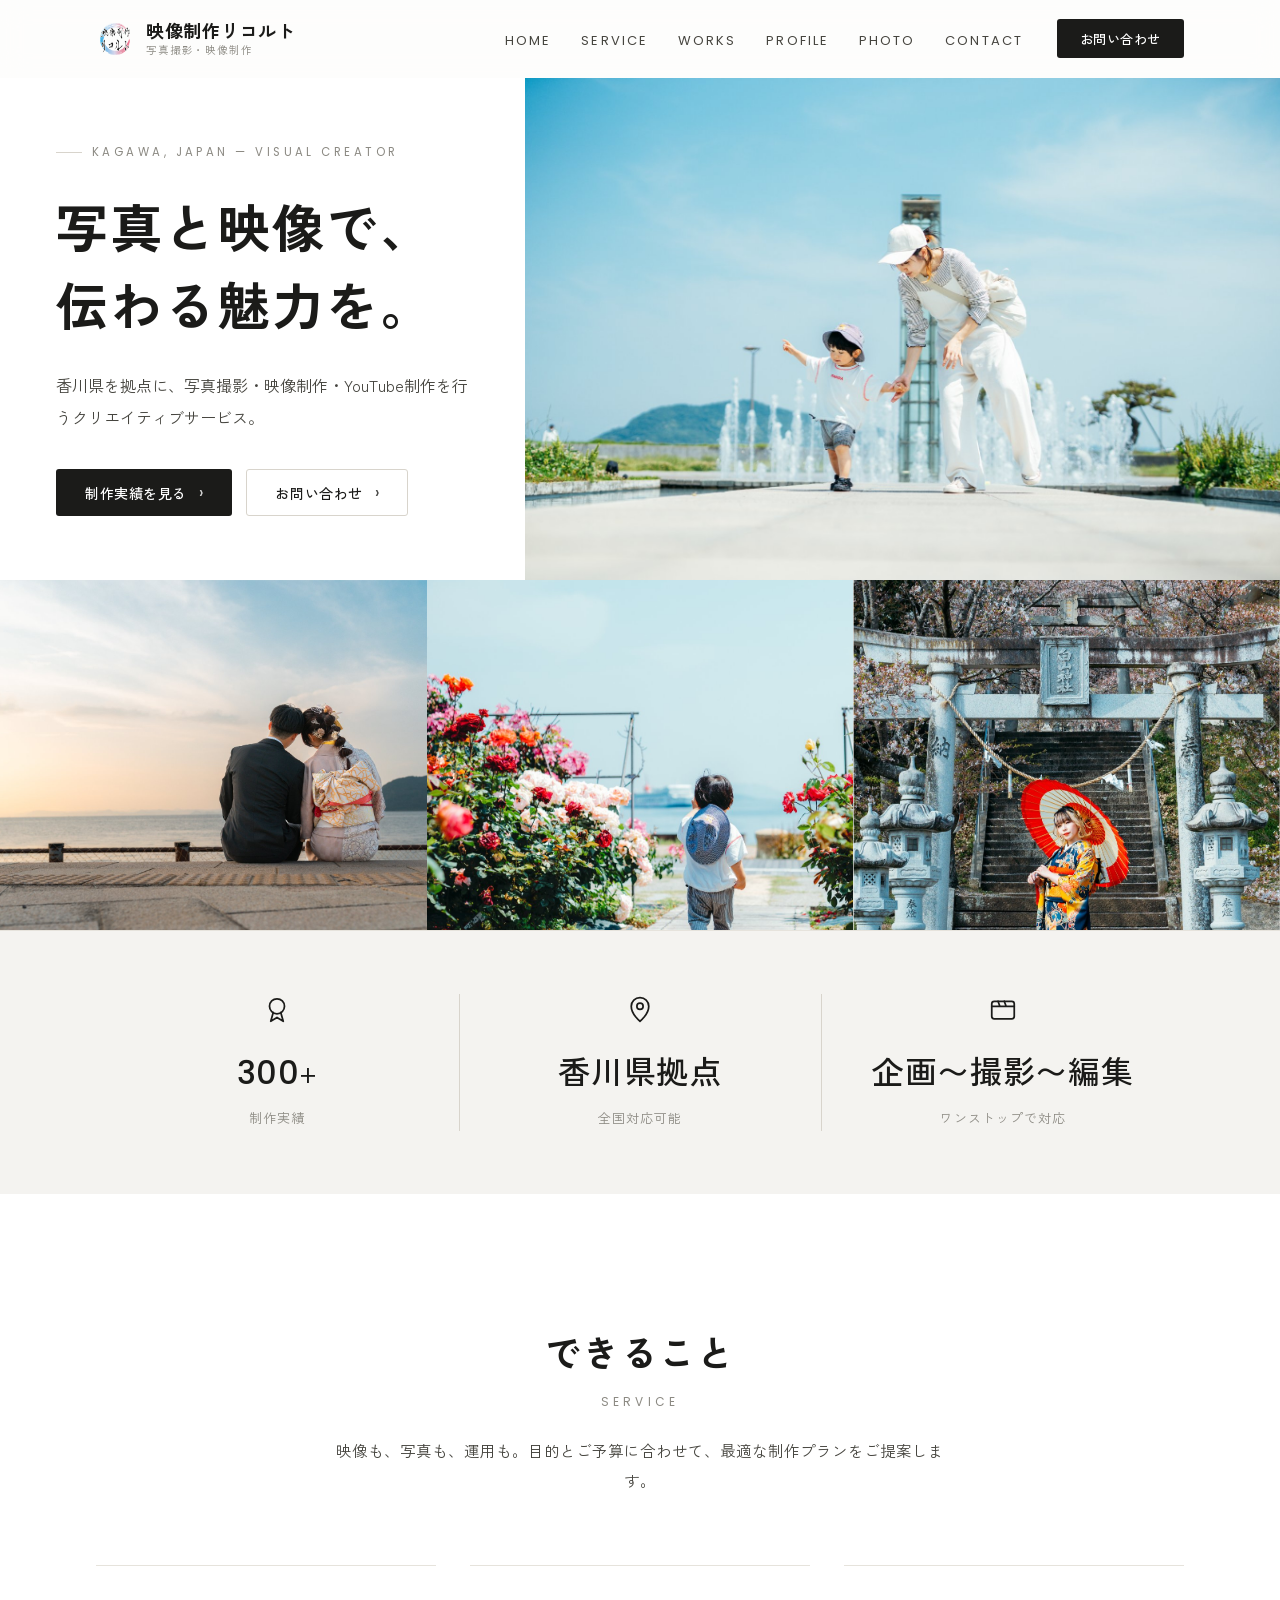
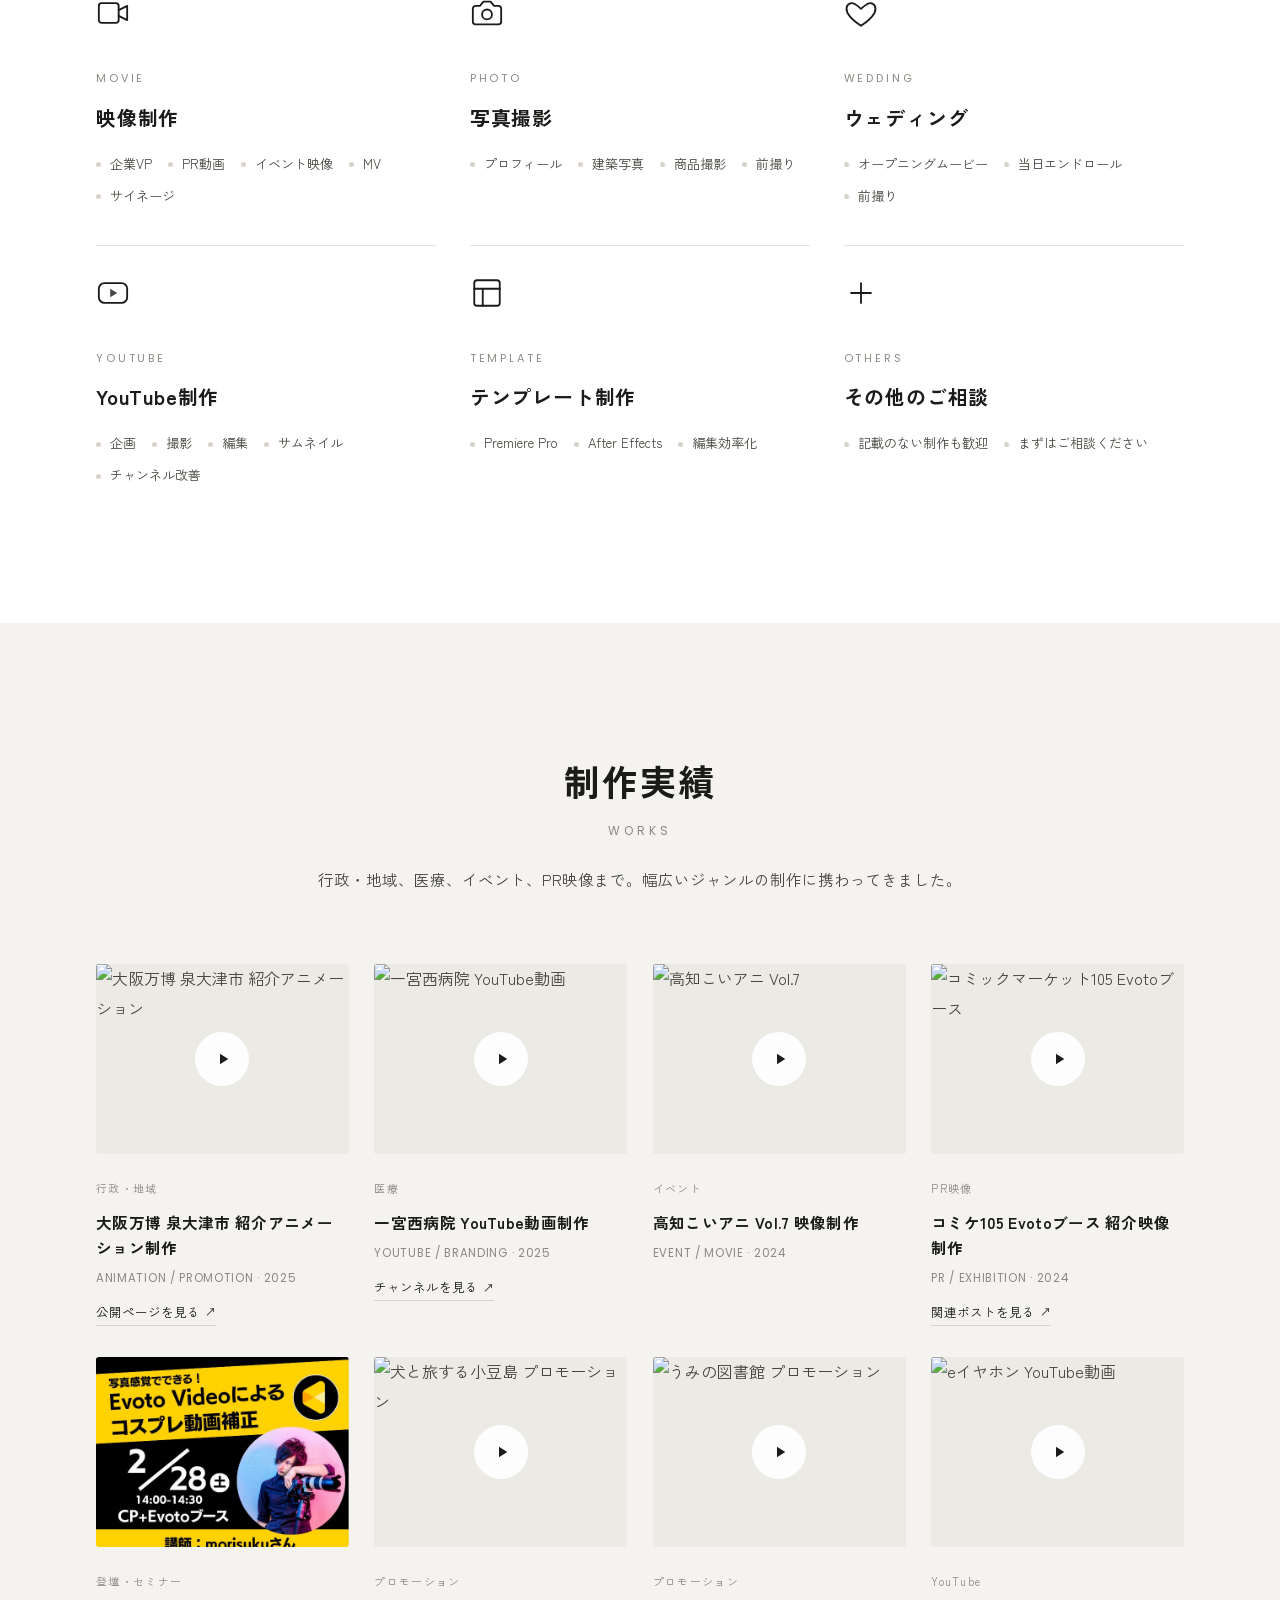
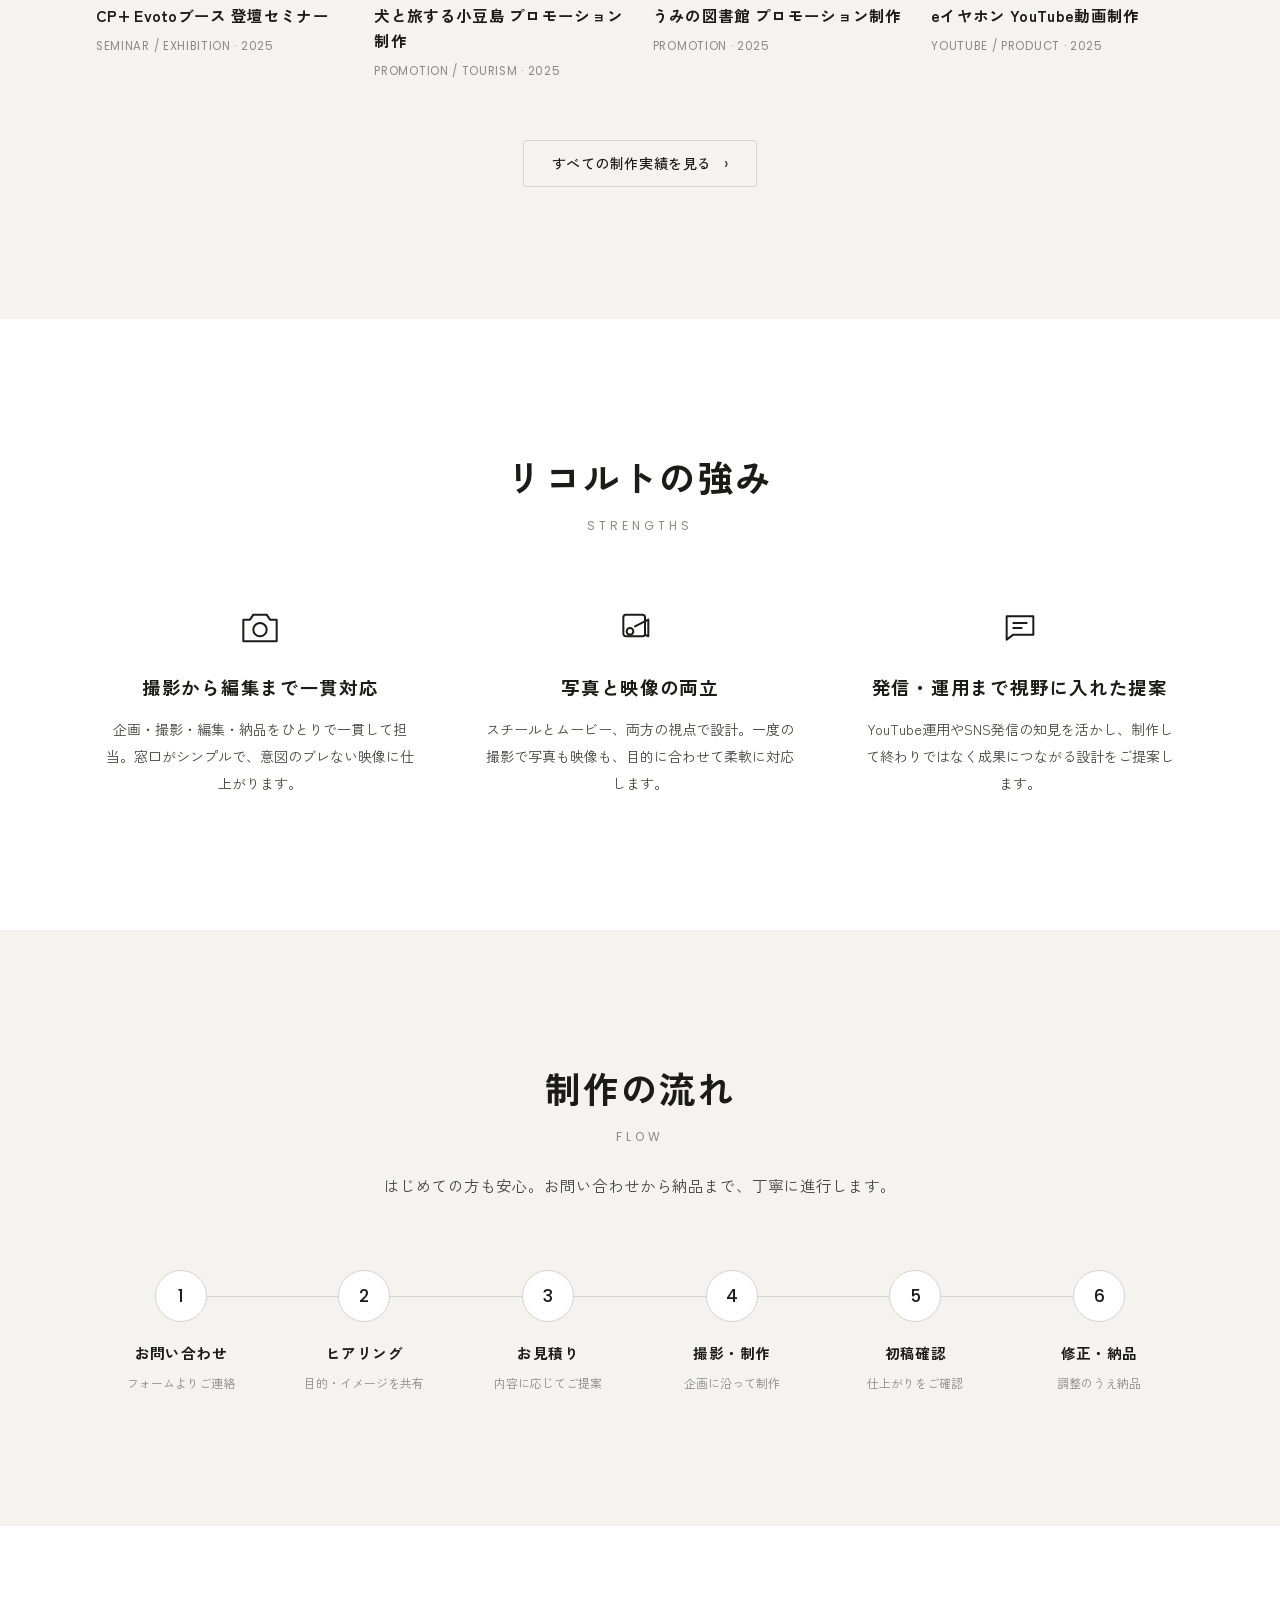
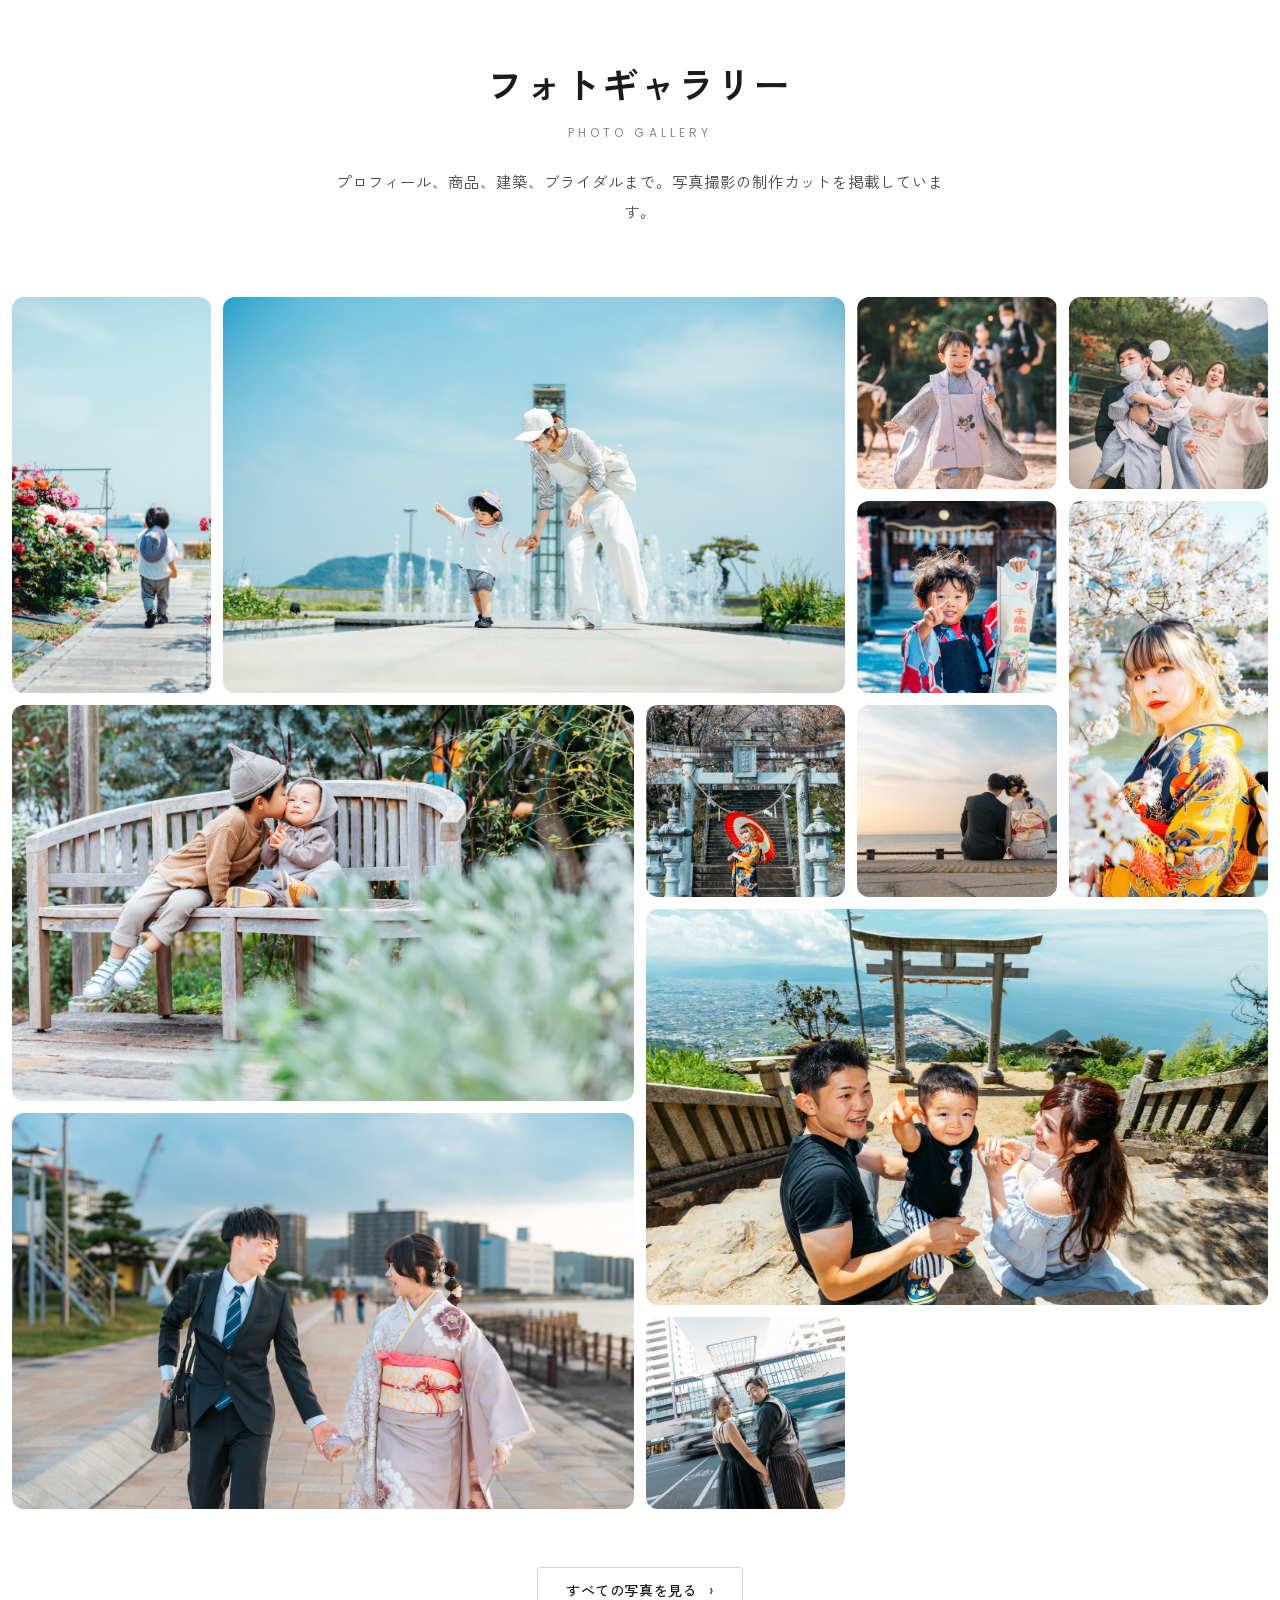
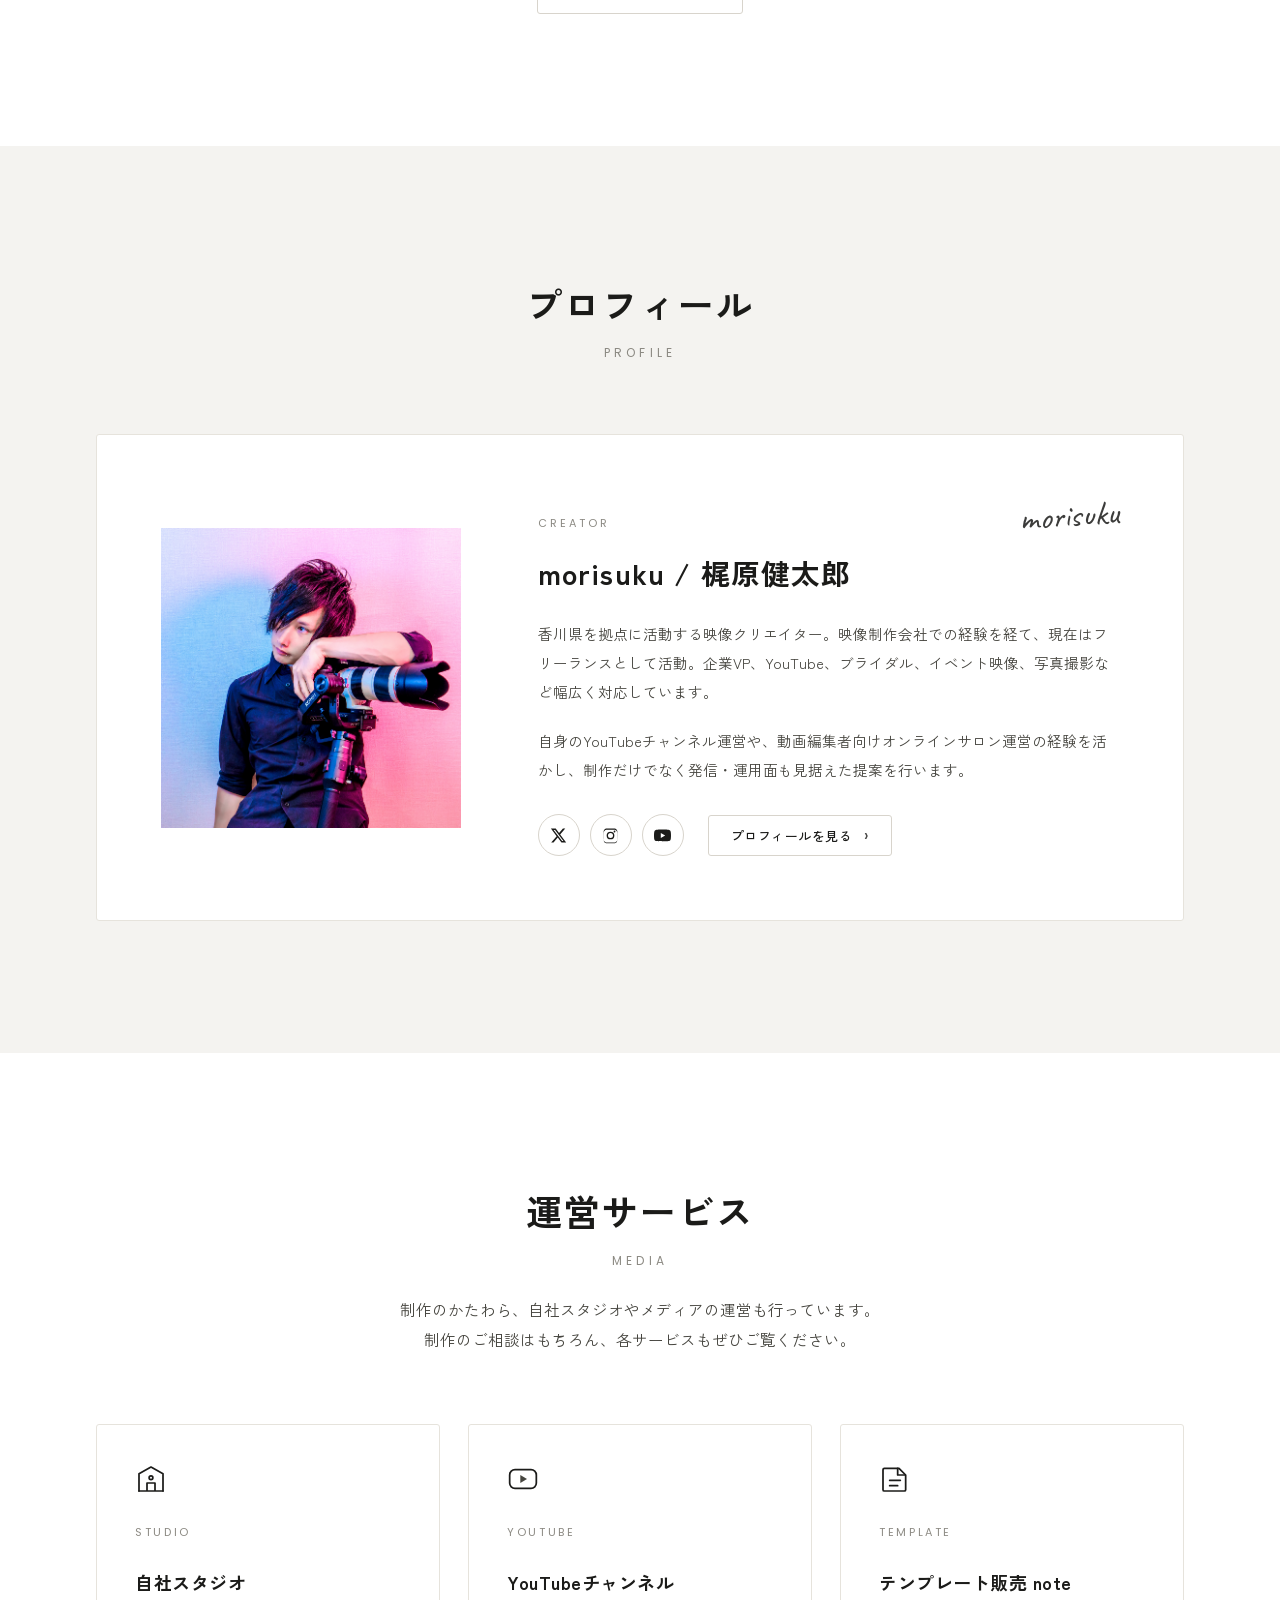
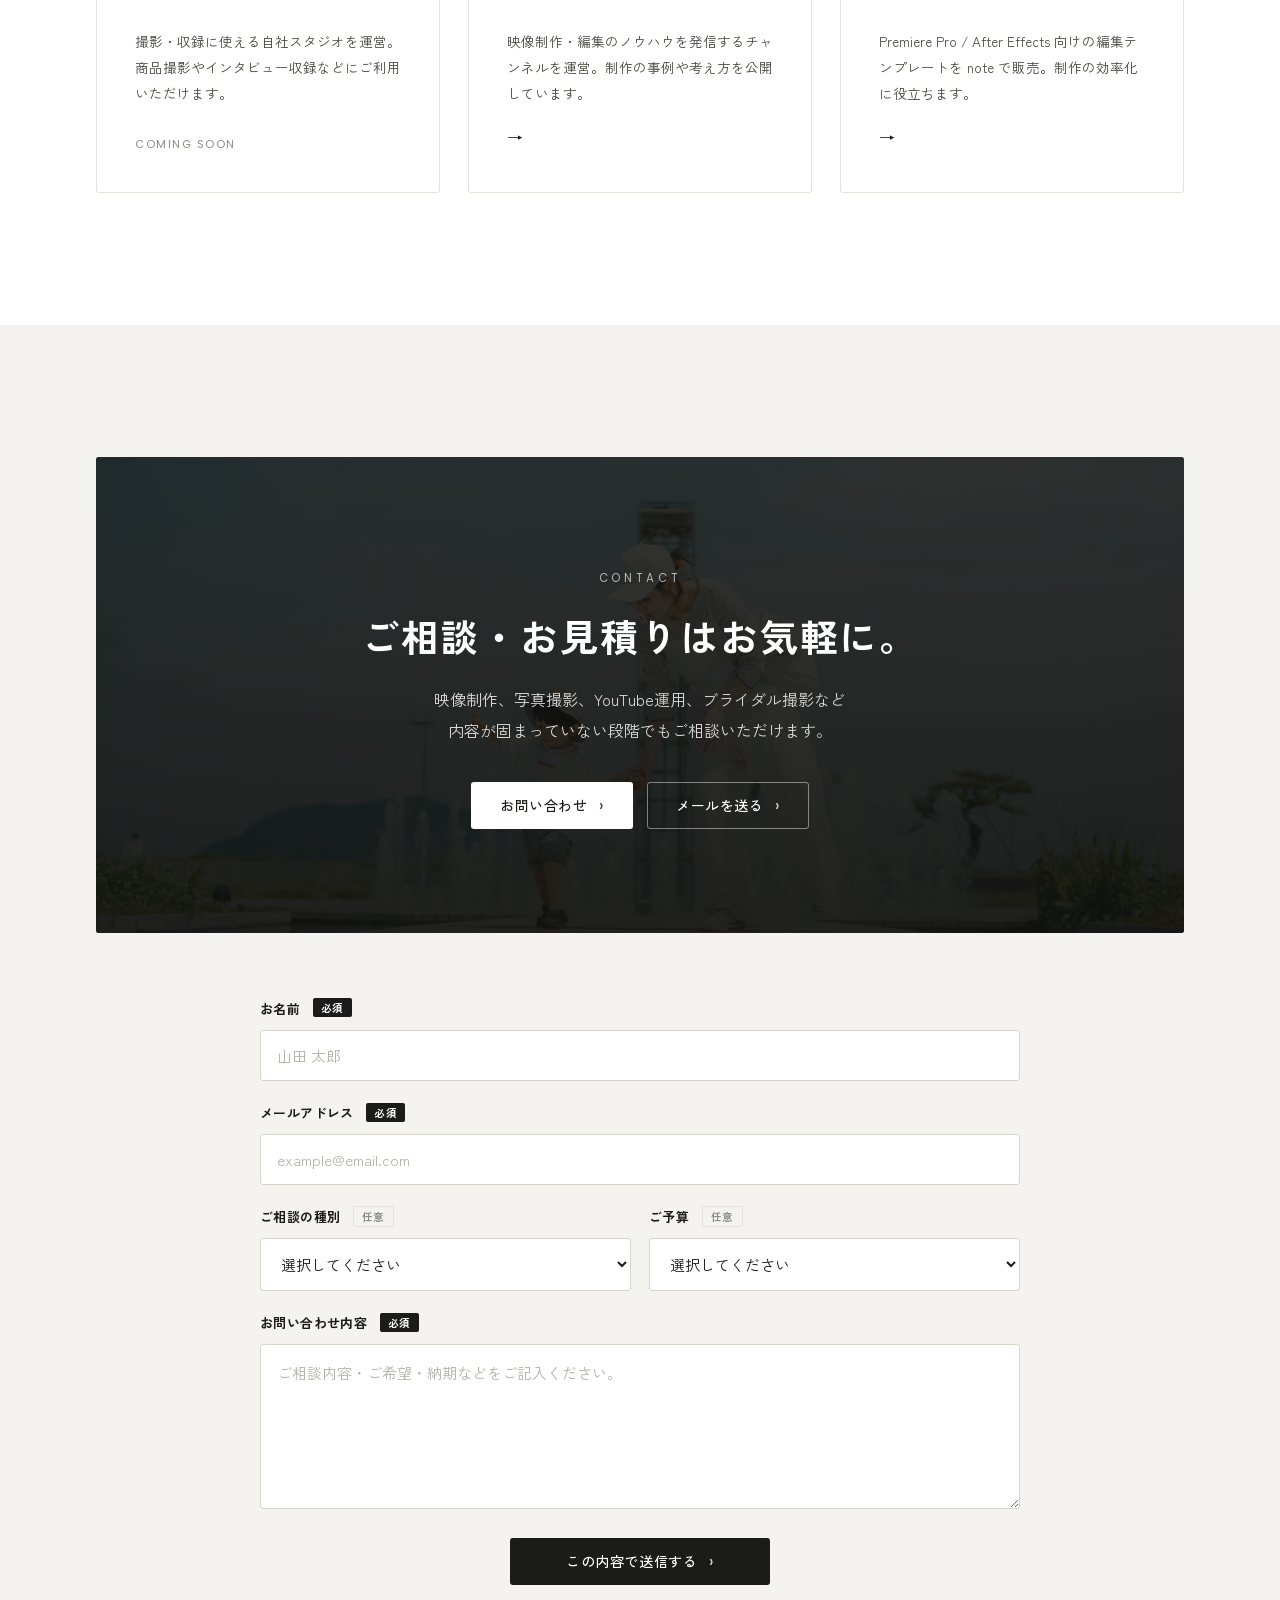
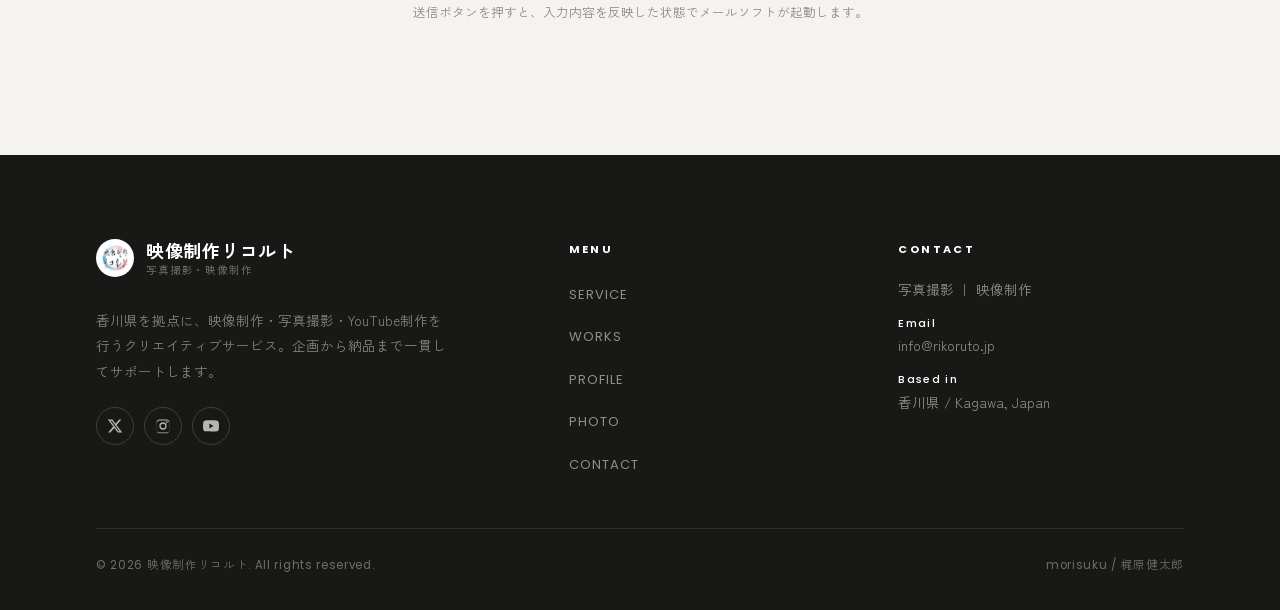
==== commit 431c93cd: "Add files via upload" ====
--- a/index.html
+++ b/index.html
@@ -3,8 +3,8 @@
 <head>
 <meta charset="UTF-8" />
 <meta name="viewport" content="width=device-width, initial-scale=1.0" />
-<title>RIKORUTO｜映像制作・写真撮影・YouTube制作｜香川県</title>
-<meta name="description" content="香川県を拠点に、映像制作・写真撮影・YouTube制作を行うクリエイティブサービス「リコルト」。企画から撮影、編集、納品まで一貫対応します。" />
+<title>映像制作リコルト｜映像制作・写真撮影｜香川県</title>
+<meta name="description" content="香川県を拠点に、映像制作・写真撮影を行うクリエイティブサービス「リコルト」。企画から撮影、編集、納品まで一貫対応します。" />
 <link rel="preconnect" href="https://fonts.googleapis.com" />
 <link rel="preconnect" href="https://fonts.gstatic.com" crossorigin />
 <link href="https://fonts.googleapis.com/css2?family=Poppins:wght@300;400;500;600&family=Zen+Kaku+Gothic+New:wght@400;500;700;900&family=Noto+Sans+JP:wght@400;500;700&family=Caveat:wght@500;600&display=swap" rel="stylesheet" />
@@ -19,8 +19,8 @@
     <a href="#home" class="logo" aria-label="リコルト ホーム">
       <img src="images/logo.png" class="logo-mark" alt="映像制作 リコルト" />
       <span class="logo-tx">
-        <span class="word">RIKORUTO</span>
-        <span class="word-jp">映像制作リコルト</span>
+        <span class="word">映像制作リコルト</span>
+        <span class="word-jp">写真撮影・映像制作</span>
       </span>
     </a>
     <nav class="nav" aria-label="メインナビゲーション">
@@ -69,7 +69,7 @@
   <div class="wrap">
     <div class="stat-item reveal">
       <div class="stat-ico"><svg viewBox="0 0 24 24" stroke-linecap="round" stroke-linejoin="round"><circle cx="12" cy="9" r="6"/><path d="m9 14-2 7 5-3 5 3-2-7"/></svg></div>
-      <div class="n">100<span class="jp">+</span></div>
+      <div class="n">300<span class="jp">+</span></div>
       <div class="l">制作実績</div>
     </div>
     <div class="stat-item reveal" data-d="1">
@@ -299,7 +299,7 @@
       <div class="photo-cell wide reveal"><image-slot id="g-02" src="images/gallery/02.jpg" placeholder="作例"></image-slot></div>
       <div class="photo-cell reveal" data-d="1"><image-slot id="g-05" src="images/gallery/05.jpg" placeholder="作例"></image-slot></div>
       <div class="photo-cell reveal" data-d="2"><image-slot id="g-06" src="images/gallery/06.jpg" placeholder="作例"></image-slot></div>
-      <div class="photo-cell wide reveal"><image-slot id="g-03" src="images/gallery/03.jpg" placeholder="作例"></image-slot></div>
+      <div class="photo-cell wide reveal"><image-slot id="g-03" src="images/gallery/03.jpg" position="50% 68%" placeholder="作例"></image-slot></div>
       <div class="photo-cell reveal" data-d="1"><image-slot id="g-07" src="images/gallery/07.jpg" placeholder="作例"></image-slot></div>
       <div class="photo-cell tall reveal" data-d="2"><image-slot id="g-10" src="images/gallery/10.jpg" placeholder="作例"></image-slot></div>
       <div class="photo-cell wide reveal"><image-slot id="g-04" src="images/gallery/04.jpg" placeholder="作例"></image-slot></div>
@@ -311,7 +311,7 @@
   </div>
   <div class="wrap">
     <div class="center-btn">
-      <a href="https://www.instagram.com/morisuku/" target="_blank" rel="noopener" class="btn btn-line">すべての写真を見る<span class="arr">›</span></a>
+      <a href="https://www.instagram.com/rikoruto/" target="_blank" rel="noopener" class="btn btn-line">すべての写真を見る<span class="arr">›</span></a>
     </div>
   </div>
 </section>
@@ -340,7 +340,7 @@
         <div class="profile-foot">
           <div class="socials">
             <a href="https://x.com/morisuku_kazi" target="_blank" rel="noopener" aria-label="X (Twitter)"><svg viewBox="0 0 24 24"><path d="M18.244 2.25h3.308l-7.227 8.26 8.502 11.24H16.17l-5.214-6.817L4.99 21.75H1.68l7.73-8.835L1.254 2.25H8.08l4.713 6.231zm-1.161 17.52h1.833L7.084 4.126H5.117z"/></svg></a>
-            <a href="https://www.instagram.com/morisuku/" target="_blank" rel="noopener" aria-label="Instagram"><svg viewBox="0 0 24 24"><path d="M12 2.16c3.2 0 3.58.01 4.85.07 1.17.05 1.8.25 2.23.41.56.22.96.48 1.38.9.42.42.68.82.9 1.38.16.42.36 1.06.41 2.23.06 1.27.07 1.65.07 4.85s-.01 3.58-.07 4.85c-.05 1.17-.25 1.8-.41 2.23-.22.56-.48.96-.9 1.38-.42.42-.82.68-1.38.9-.42.16-1.06.36-2.23.41-1.27.06-1.65.07-4.85.07s-3.58-.01-4.85-.07c-1.17-.05-1.8-.25-2.23-.41a3.7 3.7 0 0 1-1.38-.9 3.7 3.7 0 0 1-.9-1.38c-.16-.42-.36-1.06-.41-2.23-.06-1.27-.07-1.65-.07-4.85s.01-3.58.07-4.85c.05-1.17.25-1.8.41-2.23.22-.56.48-.96.9-1.38.42-.42.82-.68 1.38-.9.42-.16 1.06-.36 2.23-.41C8.42 2.17 8.8 2.16 12 2.16z"/></svg></a>
+            <a href="https://www.instagram.com/morisuku/" target="_blank" rel="noopener" aria-label="Instagram"><svg viewBox="0 0 24 24"><path d="M12 2.16c3.2 0 3.58.01 4.85.07 1.17.05 1.8.25 2.23.41.56.22.96.48 1.38.9.42.42.68.82.9 1.38.16.42.36 1.06.41 2.23.06 1.27.07 1.65.07 4.85s-.01 3.58-.07 4.85c-.05 1.17-.25 1.8-.41 2.23-.22.56-.48.96-.9 1.38-.42.42-.82.68-1.38.9-.42.16-1.06.36-2.23.41-1.27.06-1.65.07-4.85.07s-3.58-.01-4.85-.07c-1.17-.05-1.8-.25-2.23-.41a3.7 3.7 0 0 1-1.38-.9 3.7 3.7 0 0 1-.9-1.38c-.16-.42-.36-1.06-.41-2.23-.06-1.27-.07-1.65-.07-4.85s.01-3.58.07-4.85c.05-1.17.25-1.8.41-2.23.22-.56.48-.96.9-1.38.42-.42.82-.68 1.38-.9.42-.16 1.06-.36 2.23-.41C8.42 2.17 8.8 2.16 12 2.16zm0 1.62c-3.15 0-3.52.01-4.76.07-1.15.05-1.77.24-2.18.4-.55.22-.94.47-1.35.88-.41.41-.66.8-.88 1.35-.16.41-.35 1.03-.4 2.18-.06 1.24-.07 1.61-.07 4.76s.01 3.52.07 4.76c.05 1.15.24 1.77.4 2.18.22.55.47.94.88 1.35.41.41.8.66 1.35.88.41.16 1.03.35 2.18.4 1.24.06 1.61.07 4.76.07s3.52-.01 4.76-.07c1.15-.05 1.77-.24 2.18-.4.55-.22.94-.47 1.35-.88.41-.41.66-.8.88-1.35.16-.41.35-1.03.4-2.18.06-1.24.07-1.61.07-4.76s-.01-3.52-.07-4.76c-.05-1.15-.24-1.77-.4-2.18a3.6 3.6 0 0 0-.88-1.35 3.6 3.6 0 0 0-1.35-.88c-.41-.16-1.03-.35-2.18-.4-1.24-.06-1.61-.07-4.76-.07zm0 2.76a5.46 5.46 0 1 1 0 10.92 5.46 5.46 0 0 1 0-10.92zm0 9a3.54 3.54 0 1 0 0-7.08 3.54 3.54 0 0 0 0 7.08zm6.95-9.22a1.27 1.27 0 1 1-2.55 0 1.27 1.27 0 0 1 2.55 0z"/></svg></a>
             <a href="https://www.youtube.com/@morisuku" target="_blank" rel="noopener" aria-label="YouTube"><svg viewBox="0 0 24 24"><path d="M23.5 6.2a3 3 0 0 0-2.11-2.13C19.5 3.55 12 3.55 12 3.55s-7.5 0-9.39.52A3 3 0 0 0 .5 6.2C0 8.1 0 12 0 12s0 3.9.5 5.8a3 3 0 0 0 2.11 2.13c1.89.52 9.39.52 9.39.52s7.5 0 9.39-.52a3 3 0 0 0 2.11-2.13C24 15.9 24 12 24 12s0-3.9-.5-5.8zM9.6 15.6V8.4l6.2 3.6z"/></svg></a>
           </div>
           <a href="https://note.com/morisuku" target="_blank" rel="noopener" class="btn btn-line btn-sm">プロフィールを見る<span class="arr">›</span></a>
@@ -359,13 +359,13 @@
       <p>制作のかたわら、自社スタジオやメディアの運営も行っています。<br />制作のご相談はもちろん、各サービスもぜひご覧ください。</p>
     </div>
     <div class="media-grid">
-      <a href="https://morisuku-studio.com/" target="_blank" rel="noopener" class="media-card reveal" data-d="1">
+      <div class="media-card media-card-disabled reveal" data-d="1" aria-disabled="true">
         <div class="media-ico"><svg viewBox="0 0 24 24" fill="none" stroke-width="1.3" stroke-linecap="round" stroke-linejoin="round"><path d="M3 21V8l9-5 9 5v13"/><path d="M3 21h18M9 21v-6h6v6"/><circle cx="12" cy="11" r="1.4"/></svg></div>
         <span class="media-en">Studio</span>
         <h3>自社スタジオ</h3>
         <p>撮影・収録に使える自社スタジオを運営。商品撮影やインタビュー収録などにご利用いただけます。</p>
-        <span class="media-arr">→</span>
-      </a>
+        <span class="media-arr">COMING SOON</span>
+      </div>
       <a href="https://www.youtube.com/@morisuku" target="_blank" rel="noopener" class="media-card reveal" data-d="2">
         <div class="media-ico"><svg viewBox="0 0 24 24" fill="none" stroke-width="1.3" stroke-linecap="round" stroke-linejoin="round"><rect x="2" y="5" width="20" height="14" rx="4"/><path d="m10 9 5 3-5 3z" fill="currentColor" stroke="none"/></svg></div>
         <span class="media-en">YouTube</span>
@@ -458,12 +458,12 @@
       <div>
         <a href="#home" class="logo">
           <img src="images/logo.png" class="logo-mark" alt="リコルト" />
-          <span class="logo-tx"><span class="word">RIKORUTO</span><span class="word-jp">映像制作リコルト</span></span>
+          <span class="logo-tx"><span class="word">映像制作リコルト</span><span class="word-jp">写真撮影・映像制作</span></span>
         </a>
         <p class="f-desc">香川県を拠点に、映像制作・写真撮影・YouTube制作を行うクリエイティブサービス。企画から納品まで一貫してサポートします。</p>
         <div class="footer-socials">
           <a href="https://x.com/morisuku_kazi" target="_blank" rel="noopener" aria-label="X (Twitter)"><svg viewBox="0 0 24 24"><path d="M18.244 2.25h3.308l-7.227 8.26 8.502 11.24H16.17l-5.214-6.817L4.99 21.75H1.68l7.73-8.835L1.254 2.25H8.08l4.713 6.231zm-1.161 17.52h1.833L7.084 4.126H5.117z"/></svg></a>
-          <a href="https://www.instagram.com/morisuku/" target="_blank" rel="noopener" aria-label="Instagram"><svg viewBox="0 0 24 24"><path d="M12 2.16c3.2 0 3.58.01 4.85.07 1.17.05 1.8.25 2.23.41.56.22.96.48 1.38.9.42.42.68.82.9 1.38.16.42.36 1.06.41 2.23.06 1.27.07 1.65.07 4.85s-.01 3.58-.07 4.85c-.05 1.17-.25 1.8-.41 2.23-.22.56-.48.96-.9 1.38-.42.42-.82.68-1.38.9-.42.16-1.06.36-2.23.41-1.27.06-1.65.07-4.85.07s-3.58-.01-4.85-.07c-1.17-.05-1.8-.25-2.23-.41a3.7 3.7 0 0 1-1.38-.9 3.7 3.7 0 0 1-.9-1.38c-.16-.42-.36-1.06-.41-2.23-.06-1.27-.07-1.65-.07-4.85s.01-3.58.07-4.85c.05-1.17.25-1.8.41-2.23.22-.56.48-.96.9-1.38.42-.42.82-.68 1.38-.9.42-.16 1.06-.36 2.23-.41C8.42 2.17 8.8 2.16 12 2.16z"/></svg></a>
+          <a href="https://www.instagram.com/morisuku/" target="_blank" rel="noopener" aria-label="Instagram"><svg viewBox="0 0 24 24"><path d="M12 2.16c3.2 0 3.58.01 4.85.07 1.17.05 1.8.25 2.23.41.56.22.96.48 1.38.9.42.42.68.82.9 1.38.16.42.36 1.06.41 2.23.06 1.27.07 1.65.07 4.85s-.01 3.58-.07 4.85c-.05 1.17-.25 1.8-.41 2.23-.22.56-.48.96-.9 1.38-.42.42-.82.68-1.38.9-.42.16-1.06.36-2.23.41-1.27.06-1.65.07-4.85.07s-3.58-.01-4.85-.07c-1.17-.05-1.8-.25-2.23-.41a3.7 3.7 0 0 1-1.38-.9 3.7 3.7 0 0 1-.9-1.38c-.16-.42-.36-1.06-.41-2.23-.06-1.27-.07-1.65-.07-4.85s.01-3.58.07-4.85c.05-1.17.25-1.8.41-2.23.22-.56.48-.96.9-1.38.42-.42.82-.68 1.38-.9.42-.16 1.06-.36 2.23-.41C8.42 2.17 8.8 2.16 12 2.16zm0 1.62c-3.15 0-3.52.01-4.76.07-1.15.05-1.77.24-2.18.4-.55.22-.94.47-1.35.88-.41.41-.66.8-.88 1.35-.16.41-.35 1.03-.4 2.18-.06 1.24-.07 1.61-.07 4.76s.01 3.52.07 4.76c.05 1.15.24 1.77.4 2.18.22.55.47.94.88 1.35.41.41.8.66 1.35.88.41.16 1.03.35 2.18.4 1.24.06 1.61.07 4.76.07s3.52-.01 4.76-.07c1.15-.05 1.77-.24 2.18-.4.55-.22.94-.47 1.35-.88.41-.41.66-.8.88-1.35.16-.41.35-1.03.4-2.18.06-1.24.07-1.61.07-4.76s-.01-3.52-.07-4.76c-.05-1.15-.24-1.77-.4-2.18a3.6 3.6 0 0 0-.88-1.35 3.6 3.6 0 0 0-1.35-.88c-.41-.16-1.03-.35-2.18-.4-1.24-.06-1.61-.07-4.76-.07zm0 2.76a5.46 5.46 0 1 1 0 10.92 5.46 5.46 0 0 1 0-10.92zm0 9a3.54 3.54 0 1 0 0-7.08 3.54 3.54 0 0 0 0 7.08zm6.95-9.22a1.27 1.27 0 1 1-2.55 0 1.27 1.27 0 0 1 2.55 0z"/></svg></a>
           <a href="https://www.youtube.com/@morisuku" target="_blank" rel="noopener" aria-label="YouTube"><svg viewBox="0 0 24 24"><path d="M23.5 6.2a3 3 0 0 0-2.11-2.13C19.5 3.55 12 3.55 12 3.55s-7.5 0-9.39.52A3 3 0 0 0 .5 6.2C0 8.1 0 12 0 12s0 3.9.5 5.8a3 3 0 0 0 2.11 2.13c1.89.52 9.39.52 9.39.52s7.5 0 9.39-.52a3 3 0 0 0 2.11-2.13C24 15.9 24 12 24 12s0-3.9-.5-5.8zM9.6 15.6V8.4l6.2 3.6z"/></svg></a>
         </div>
       </div>
@@ -487,7 +487,7 @@
       </div>
     </div>
     <div class="footer-bottom">
-      <span>© 2026 RIKORUTO. All rights reserved.</span>
+      <span>© 2026 映像制作リコルト. All rights reserved.</span>
       <span>morisuku / 梶原健太郎</span>
     </div>
   </div>
--- a/css/styles.css
+++ b/css/styles.css
@@ -1,5 +1,5 @@
 /* =========================================================
-   RIKORUTO — 映像制作リコルト
+   映像制作リコルト
    Editorial monochrome redesign
    ========================================================= */
 
@@ -135,8 +135,8 @@
 .logo { display: inline-flex; align-items: center; gap: 12px; }
 .logo .logo-mark { width: 38px; height: 38px; object-fit: contain; }
 .logo .logo-tx { display: flex; flex-direction: column; line-height: 1.1; }
-.logo .word { font-family: var(--font-en); font-weight: 600; font-size: 19px; letter-spacing: 0.14em; color: var(--ink); }
-.logo .word-jp { font-family: var(--font-jp); font-size: 10.5px; letter-spacing: 0.18em; color: var(--muted); margin-top: 3px; }
+.logo .word { font-family: var(--font-jp); font-weight: 700; font-size: 18px; letter-spacing: 0.04em; color: var(--ink); }
+.logo .word-jp { font-family: var(--font-jp); font-size: 10.5px; letter-spacing: 0.08em; color: var(--muted); margin-top: 3px; }
 
 .nav { display: flex; align-items: center; gap: 34px; }
 .nav-links { display: flex; align-items: center; gap: 30px; list-style: none; margin: 0; padding: 0; }
@@ -312,15 +312,15 @@
 .photo-grid {
   display: grid;
   grid-template-columns: repeat(6, 1fr);
-  grid-auto-rows: clamp(120px, 13vw, 180px);
+  grid-auto-rows: clamp(145px, 15vw, 220px);
   grid-auto-flow: row dense;
-  gap: 10px;
-  padding: 0 10px;
+  gap: 12px;
+  padding: 0 12px;
 }
 .photo-cell { overflow: hidden; border-radius: 2px; }
 .photo-cell image-slot { width: 100%; height: 100%; display: block; }
 .photo-cell.tall { grid-row: span 2; }
-.photo-cell.wide { grid-column: span 2; }
+.photo-cell.wide { grid-column: span 3; grid-row: span 2; }
 
 /* ---------- Profile ---------- */
 .profile {
@@ -354,6 +354,10 @@
   padding: clamp(28px, 3vw, 38px); transition: border-color .25s ease, transform .25s ease, box-shadow .25s ease;
 }
 .media-card:hover { border-color: var(--line-2); transform: translateY(-4px); box-shadow: var(--shadow-soft); }
+.media-card-disabled { cursor: default; }
+.media-card-disabled:hover { border-color: var(--line); transform: none; box-shadow: none; }
+.media-card-disabled .media-arr { color: var(--muted); font-size: 11px; letter-spacing: 0.14em; }
+.media-card-disabled:hover .media-arr { transform: none; }
 .media-ico svg { width: 32px; height: 32px; stroke: var(--ink); fill: none; stroke-width: 1.3; }
 .media-en { font-family: var(--font-en); font-size: 11px; letter-spacing: 0.24em; text-transform: uppercase; color: var(--muted); }
 .media-card h3 { font-size: 18px; font-weight: 700; color: var(--ink); margin: 6px 0 0; letter-spacing: 0.03em; }
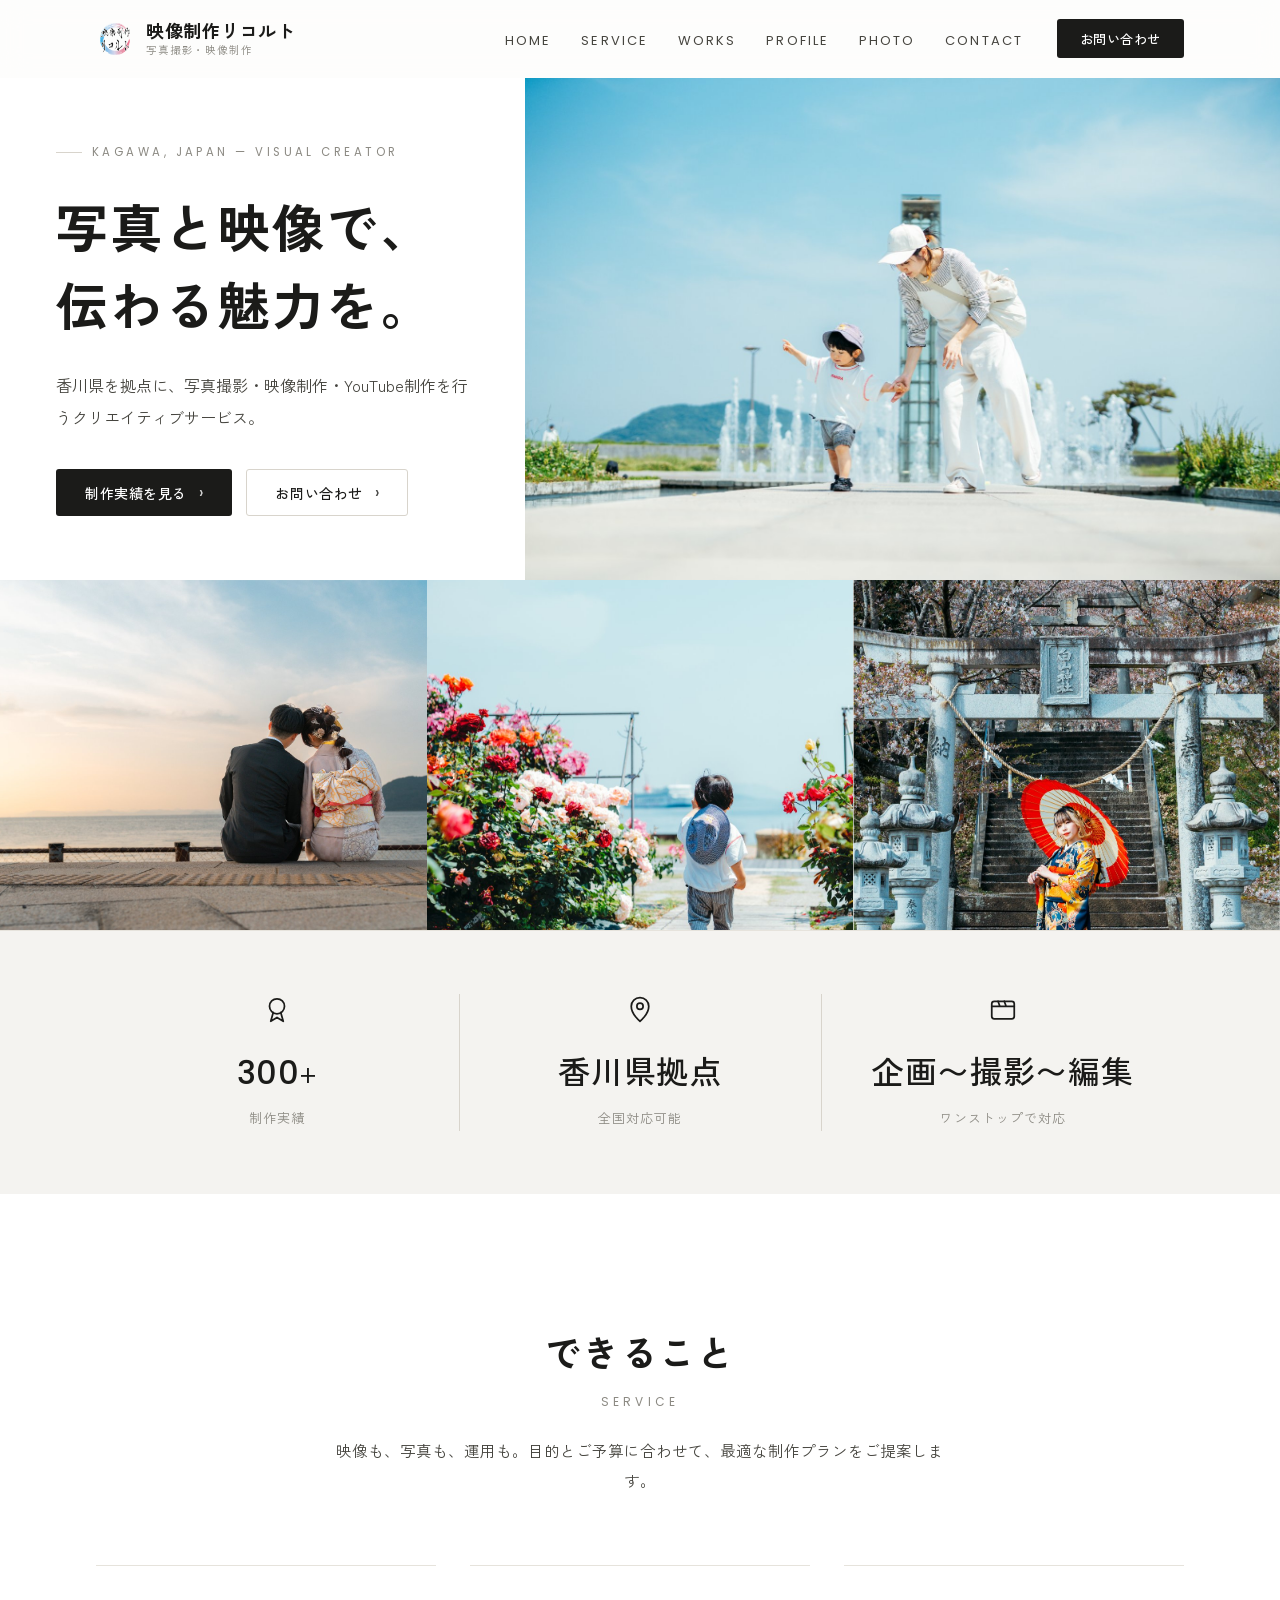
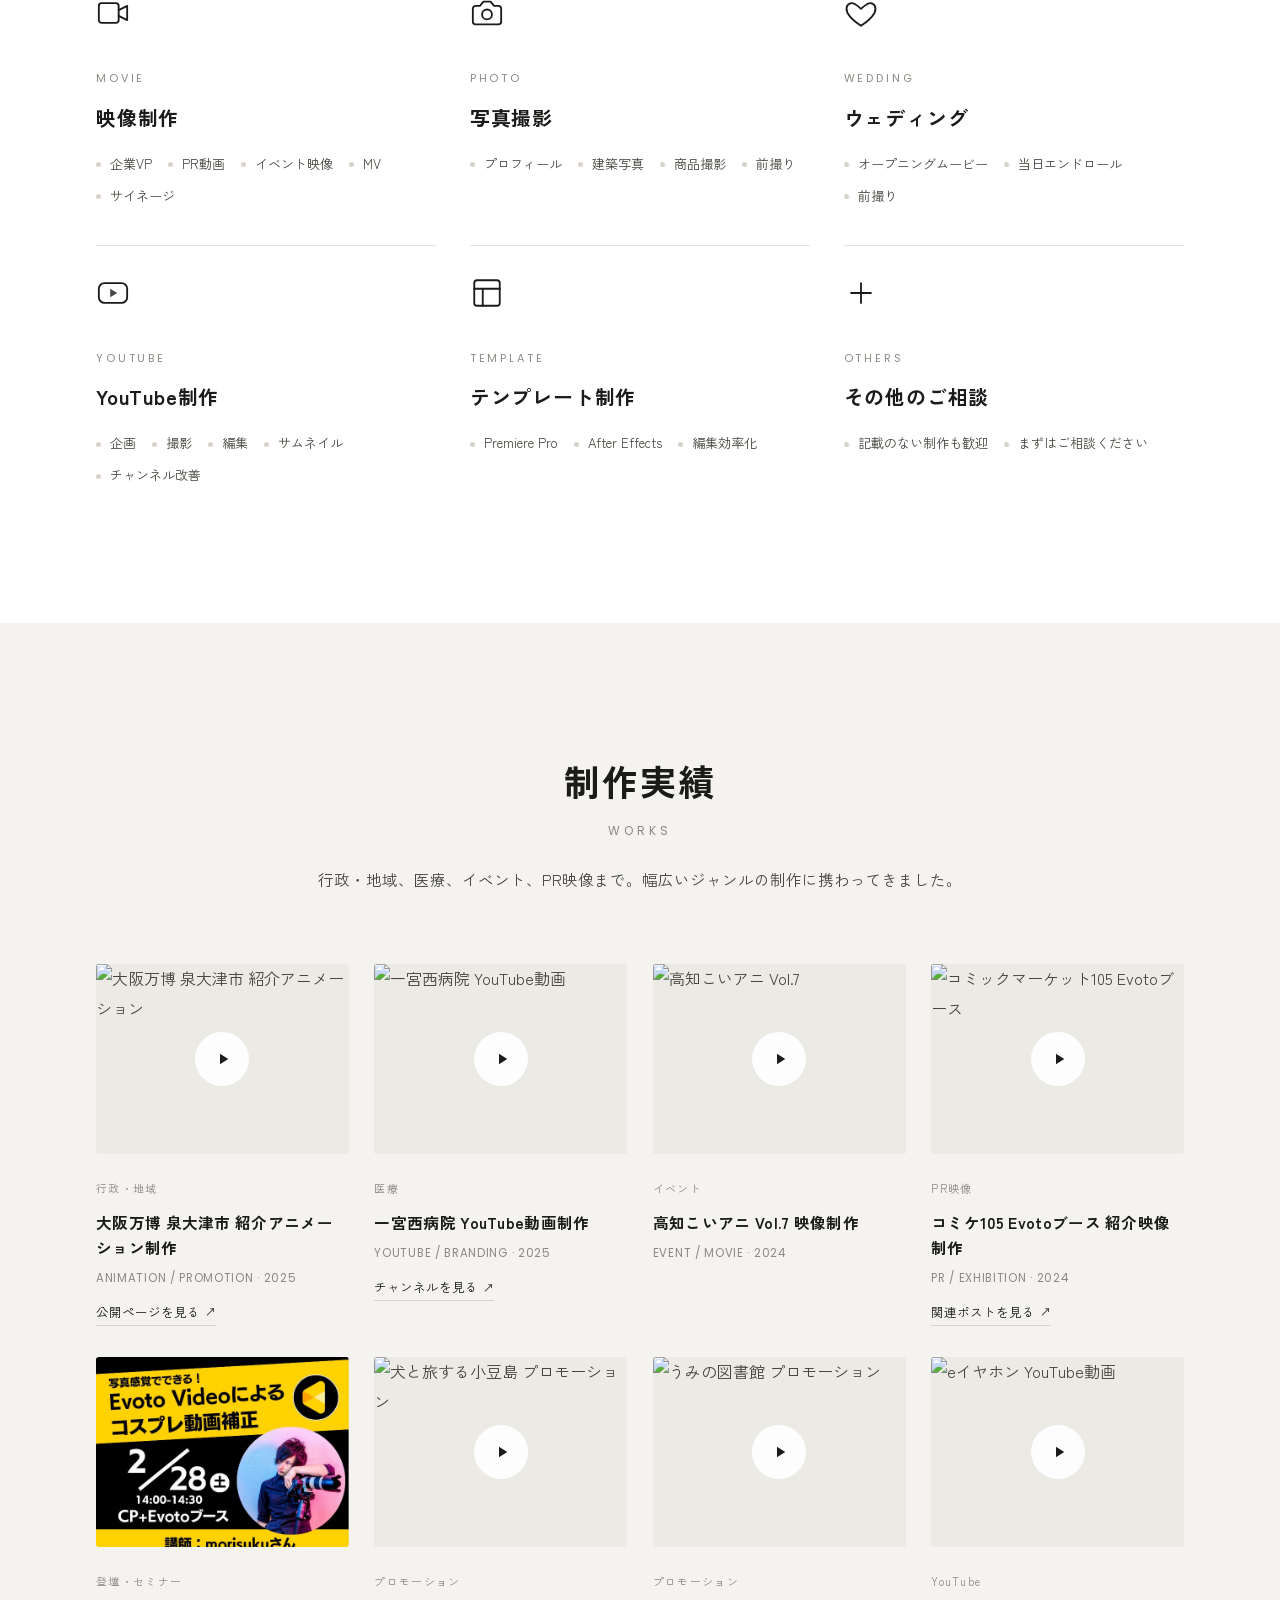
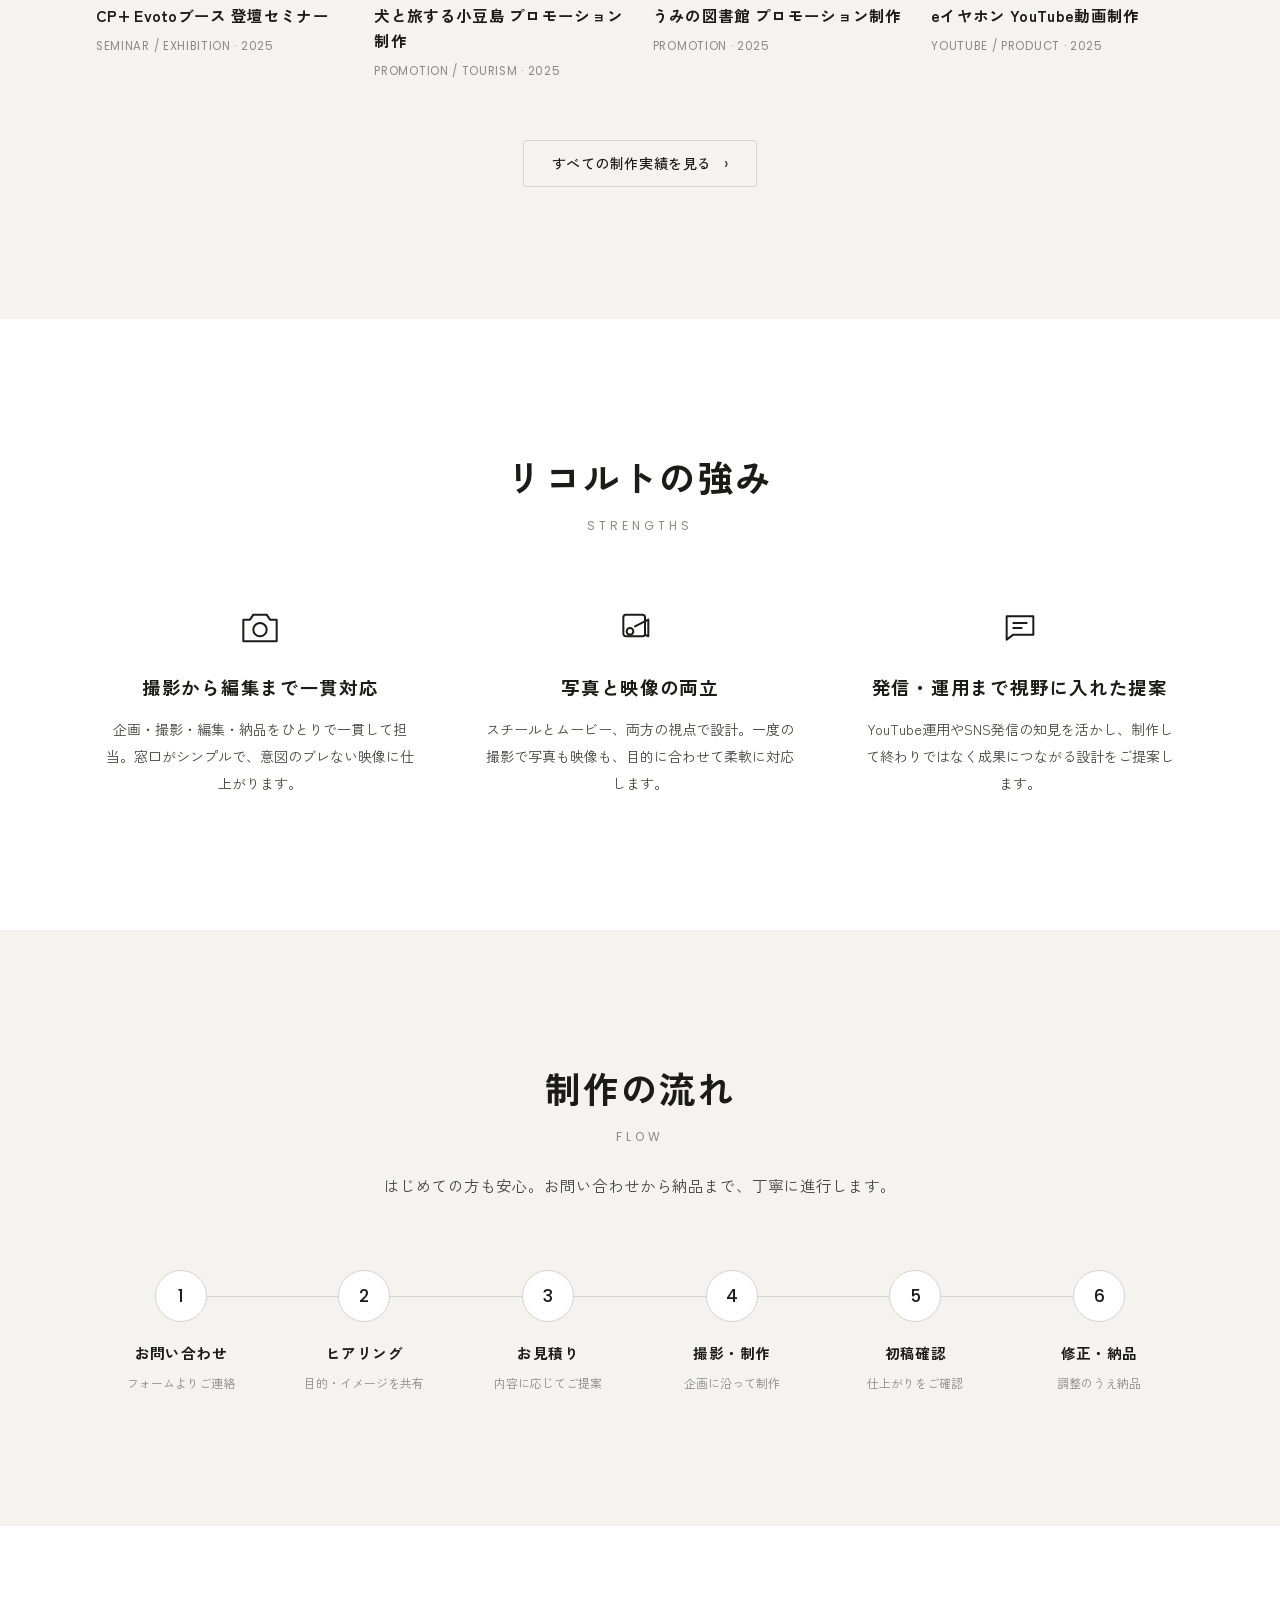
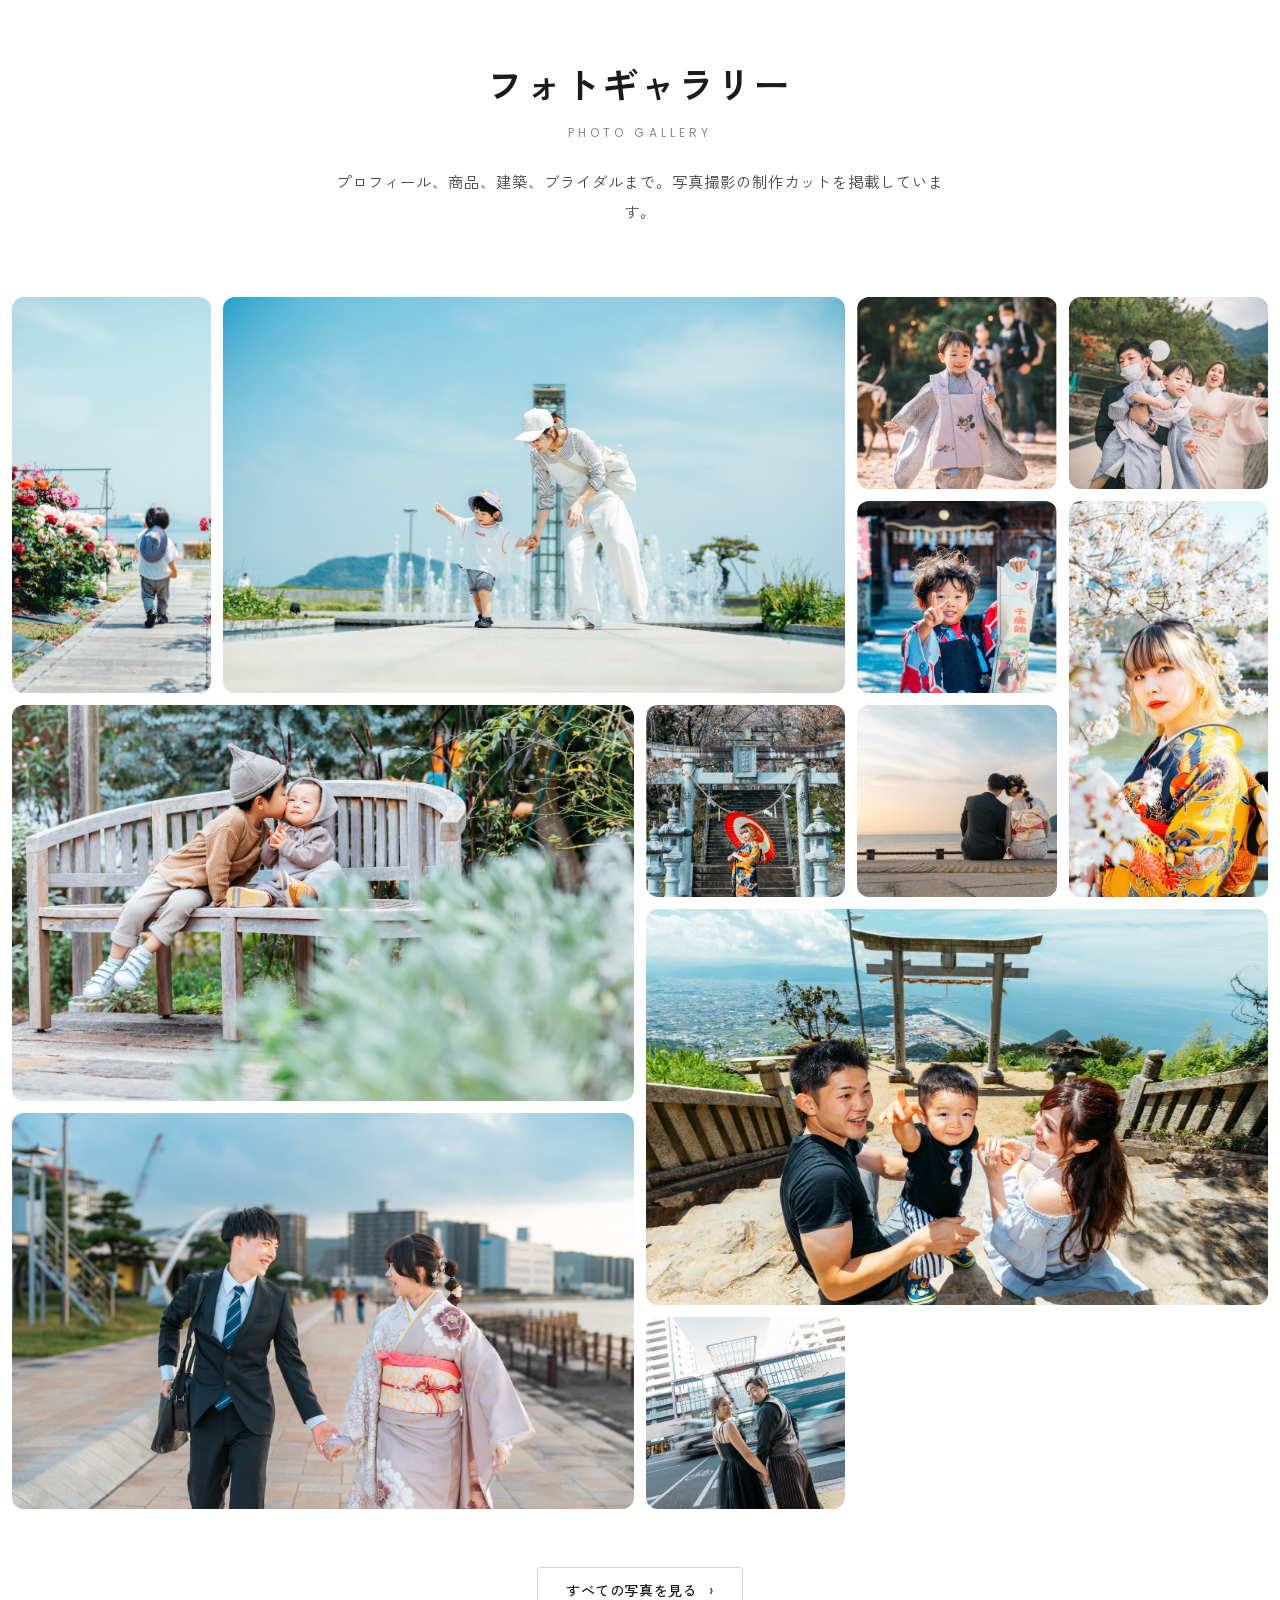
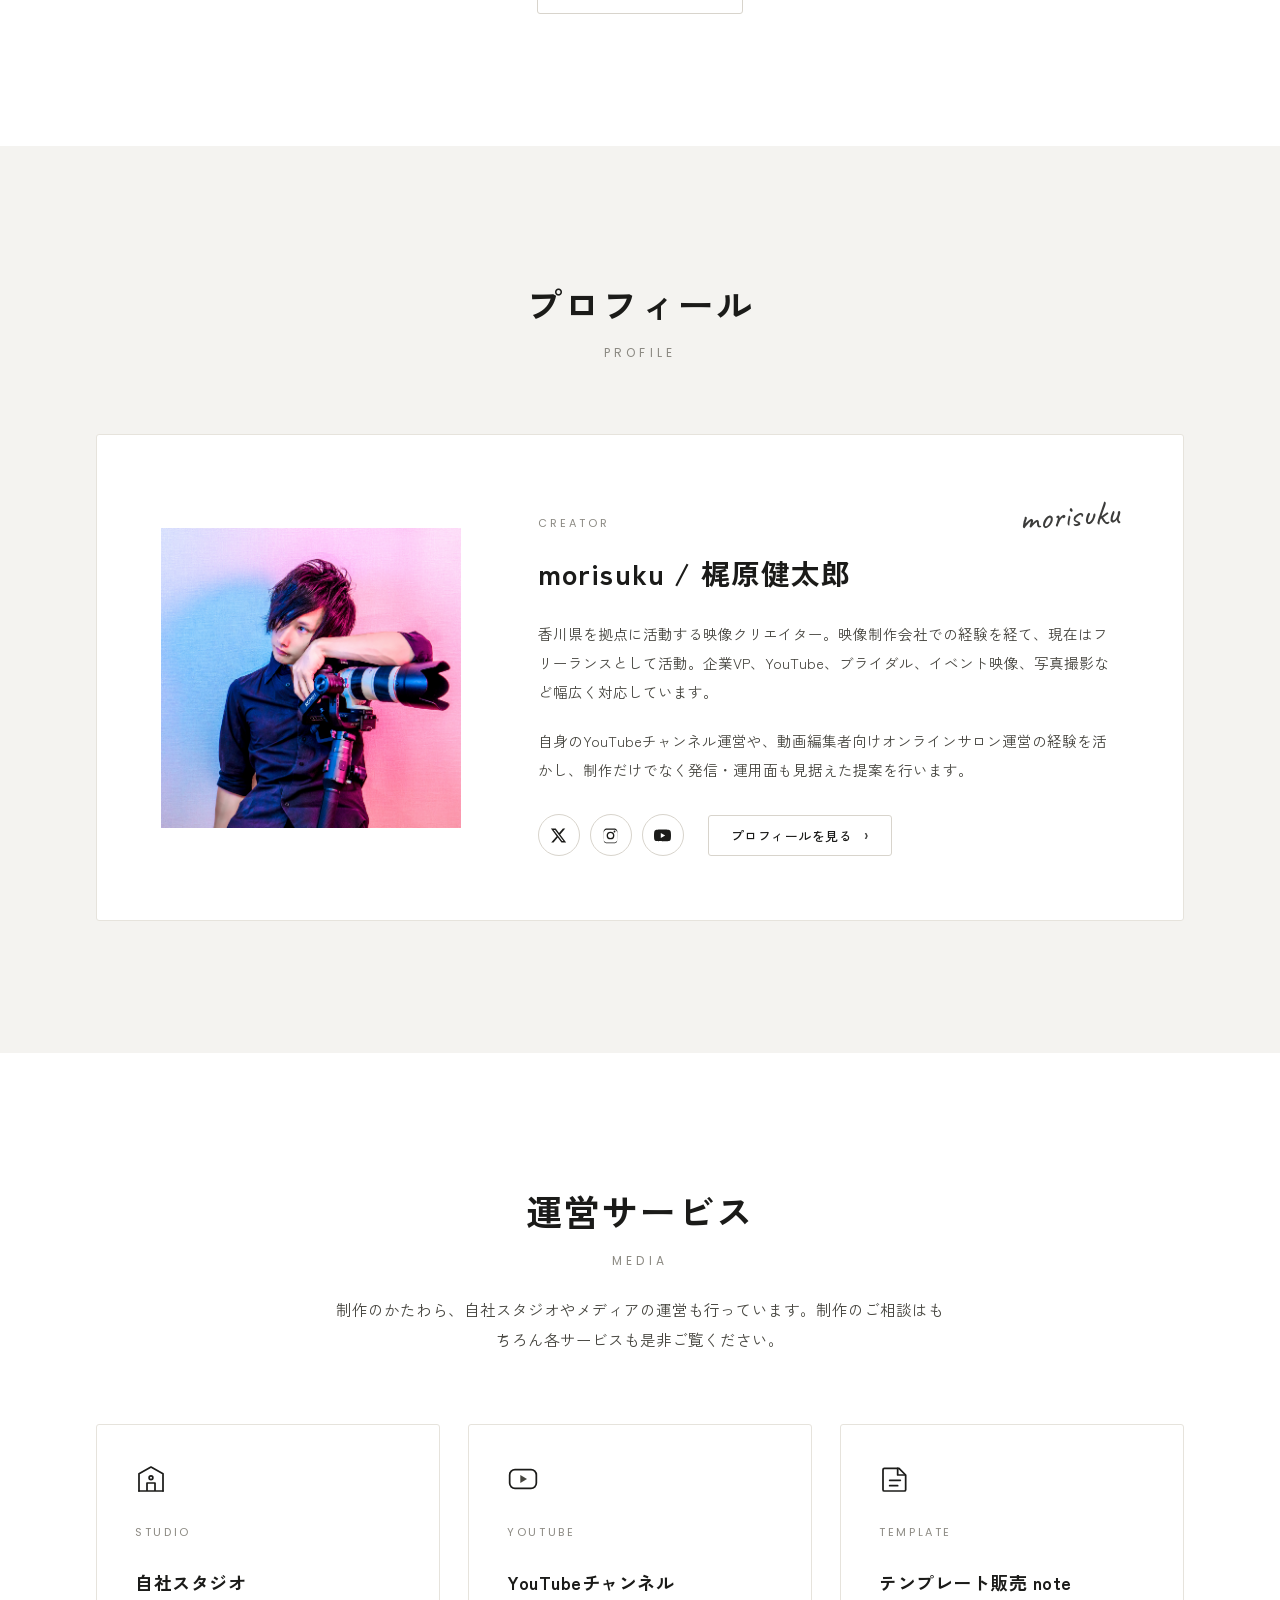
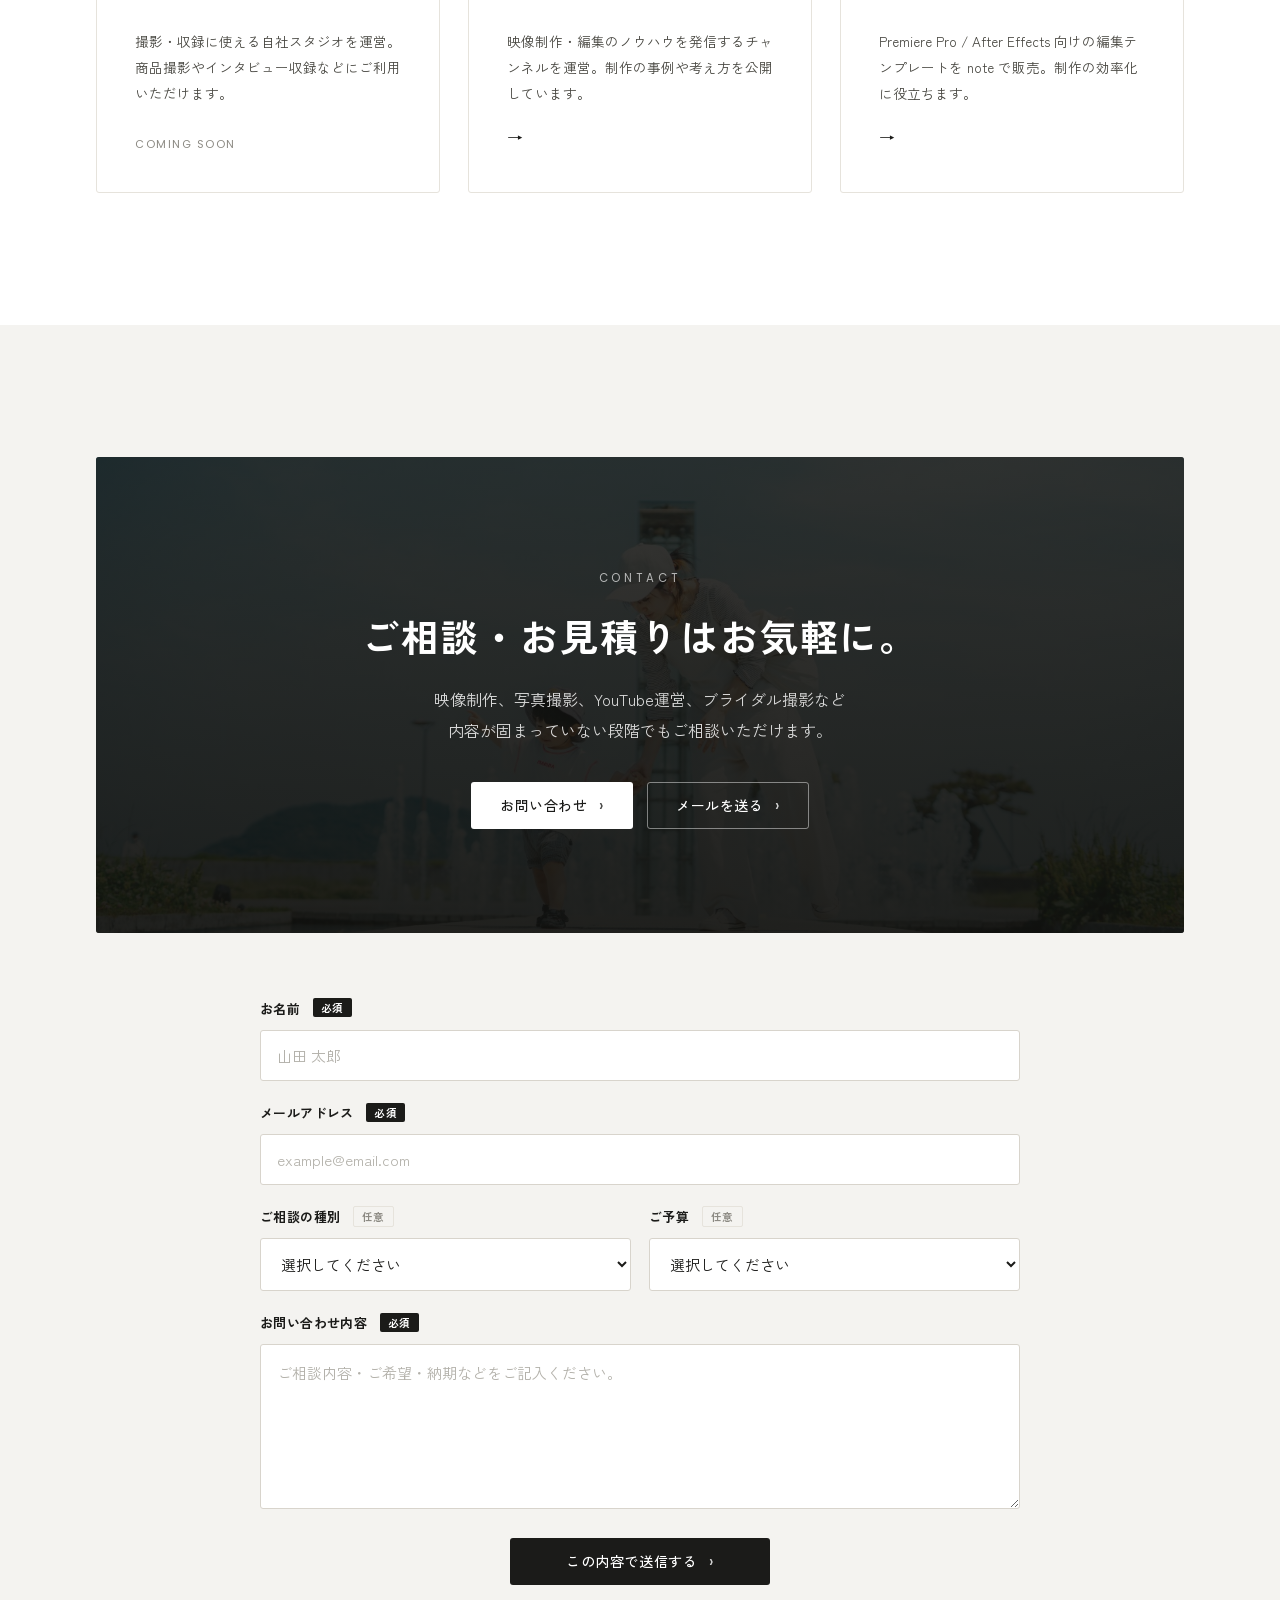
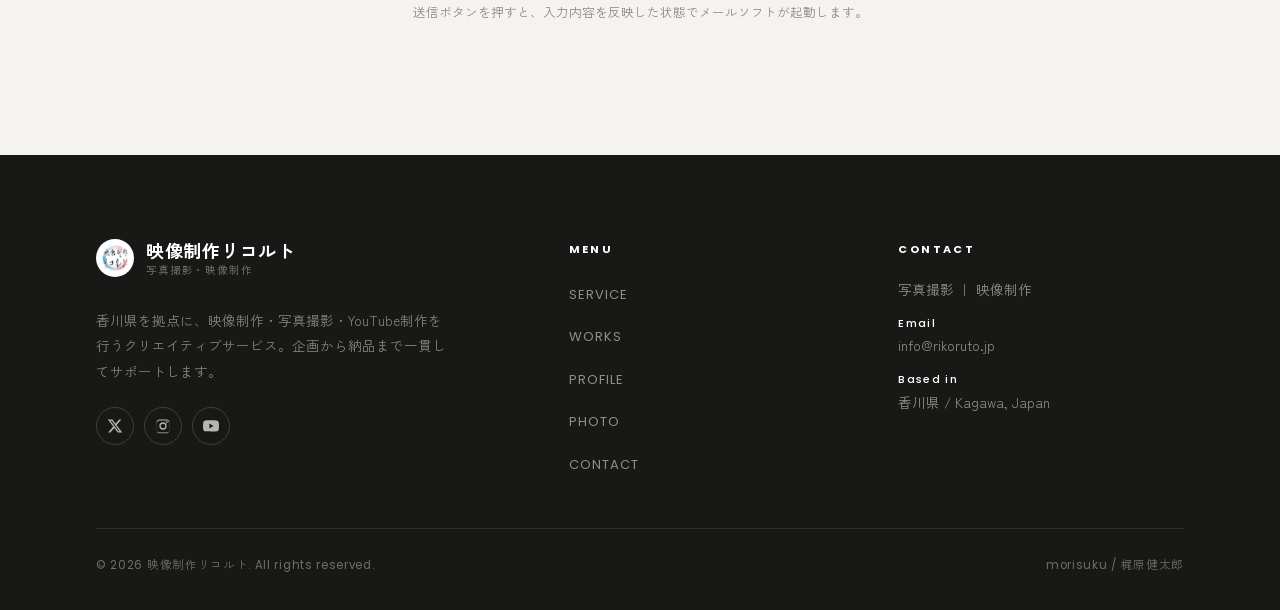
==== commit a5b71e2f: "Add files via upload" ====
--- a/index.html
+++ b/index.html
@@ -356,7 +356,7 @@
     <div class="section-head reveal">
       <h2>運営サービス</h2>
       <span class="en">Media</span>
-      <p>制作のかたわら、自社スタジオやメディアの運営も行っています。<br />制作のご相談はもちろん、各サービスもぜひご覧ください。</p>
+      <p>制作のかたわら、自社スタジオや<br class="sp-only" />メディアの運営も行っています。<br class="sp-only" /><br class="sp-only" />制作のご相談はもちろん<br class="sp-only" />各サービスも是非ご覧ください。</p>
     </div>
     <div class="media-grid">
       <div class="media-card media-card-disabled reveal" data-d="1" aria-disabled="true">
@@ -377,7 +377,7 @@
         <div class="media-ico"><svg viewBox="0 0 24 24" fill="none" stroke-width="1.3" stroke-linecap="round" stroke-linejoin="round"><path d="M4 4h11l5 5v11a1 1 0 0 1-1 1H4a1 1 0 0 1-1-1V5a1 1 0 0 1 1-1Z"/><path d="M14 4v5h5M8 13h8M8 17h6"/></svg></div>
         <span class="media-en">Template</span>
         <h3>テンプレート販売 note</h3>
-        <p>Premiere Pro / After Effects 向けの編集テンプレートを note で販売。制作の効率化に役立ちます。</p>
+        <p>Premiere Pro / After Effects 向けの編集テンプレートを note で販売。制作の効率化に<span class="nowrap">役立ちます。</span></p>
         <span class="media-arr">→</span>
       </a>
     </div>
@@ -391,8 +391,8 @@
       <div class="cta-bg" style="background-image:url('images/gallery/02.jpg')"></div>
       <div class="cta-inner">
         <span class="en">Contact</span>
-        <h2>ご相談・お見積りはお気軽に。</h2>
-        <p>映像制作、写真撮影、YouTube運用、ブライダル撮影など<br />内容が固まっていない段階でもご相談いただけます。</p>
+        <h2>ご相談・お見積りは<br class="sp-only" />お気軽に。</h2>
+        <p>映像制作、写真撮影、YouTube運営<span class="pc-only">、</span><br class="sp-only" />ブライダル撮影など<br />内容が固まっていない段階でも<br class="sp-only" />ご相談いただけます。</p>
         <div class="cta-actions">
           <a href="#contact-form" class="btn btn-light">お問い合わせ<span class="arr">›</span></a>
           <a href="mailto:info@rikoruto.jp" class="btn btn-line-light">メールを送る<span class="arr">›</span></a>
--- a/css/styles.css
+++ b/css/styles.css
@@ -43,6 +43,9 @@
 
 img { max-width: 100%; display: block; }
 a { color: inherit; text-decoration: none; }
+.sp-only { display: none; }
+.pc-only { display: inline; }
+.nowrap { white-space: nowrap; }
 
 .wrap { width: 100%; max-width: var(--maxw); margin: 0 auto; padding: 0 var(--gutter); }
 .section { padding: clamp(72px, 11vw, 132px) 0; }
@@ -487,6 +490,8 @@
 }
 
 @media (max-width: 560px) {
+  .sp-only { display: block; }
+  .pc-only { display: none; }
   .works-grid { grid-template-columns: 1fr 1fr; gap: 18px 14px; }
   .work-body h3 { font-size: 14px; }
   .photo-grid { grid-template-columns: repeat(2, 1fr); }
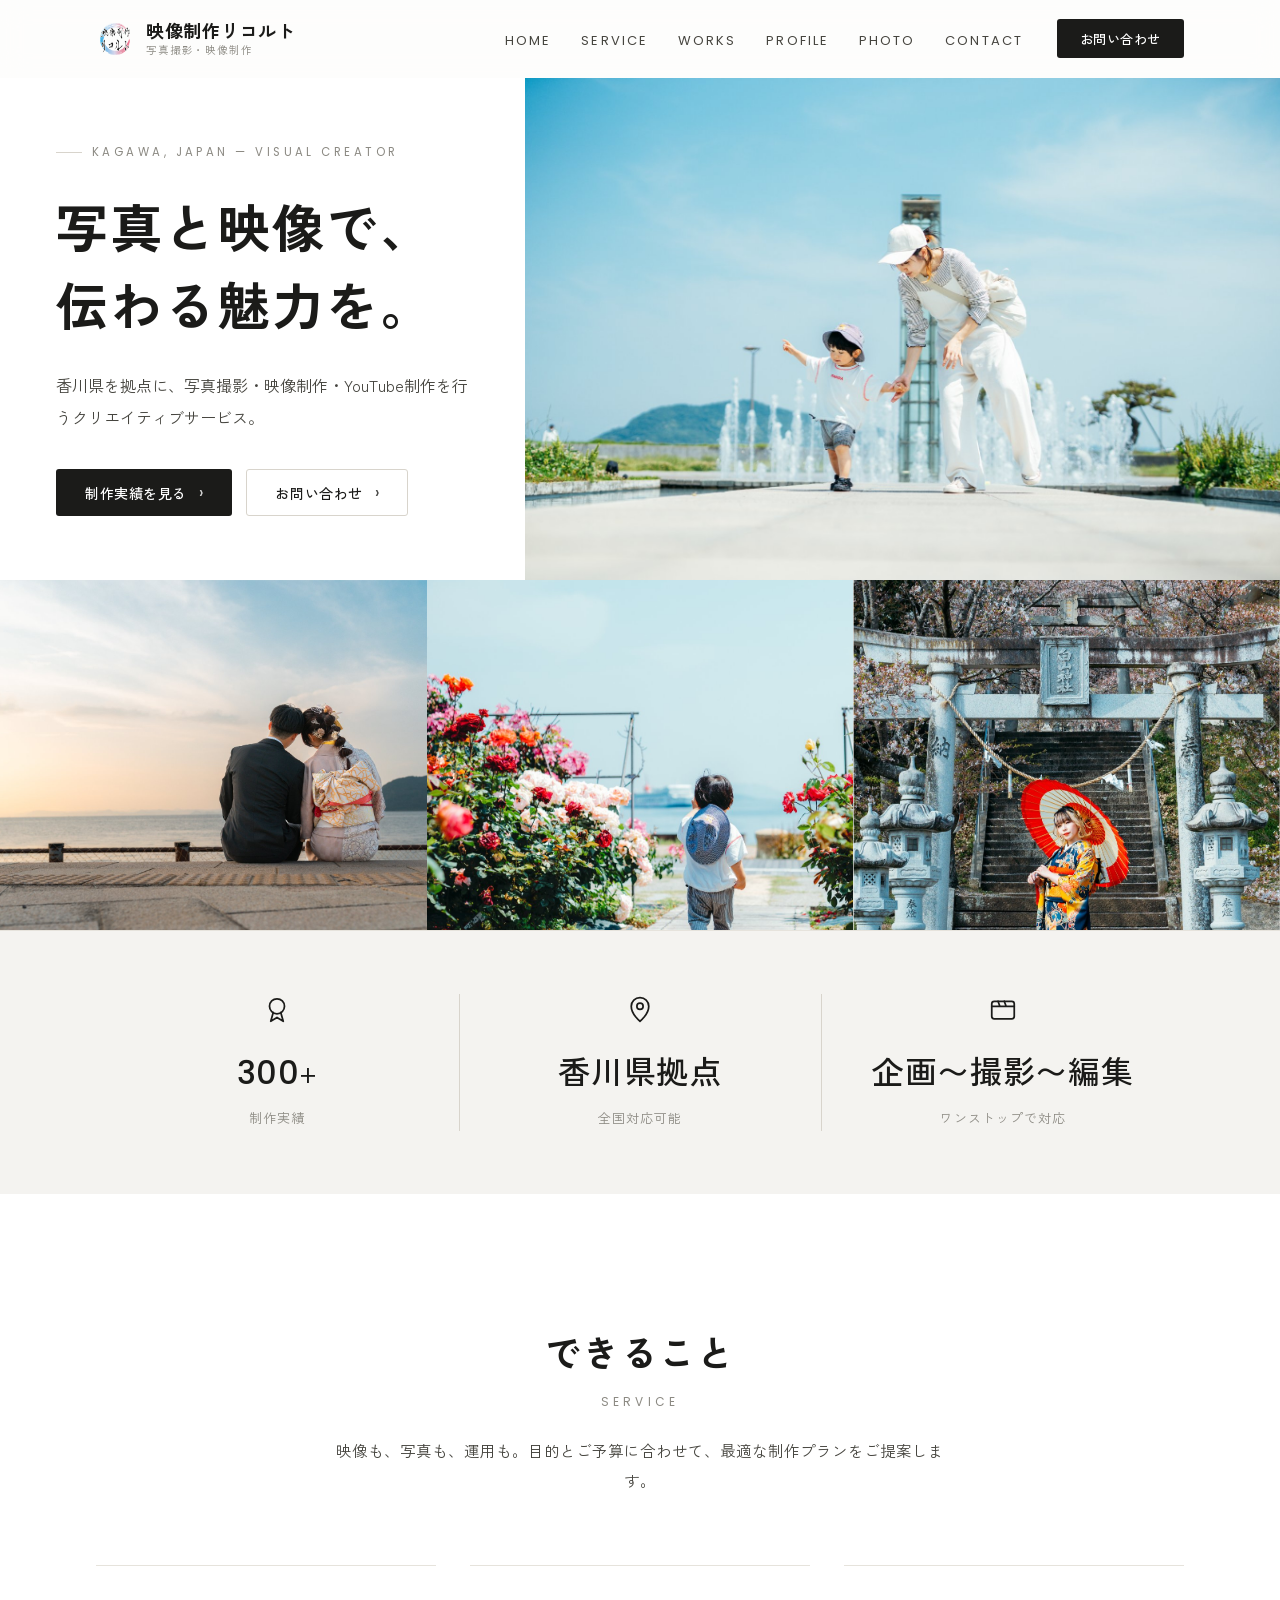
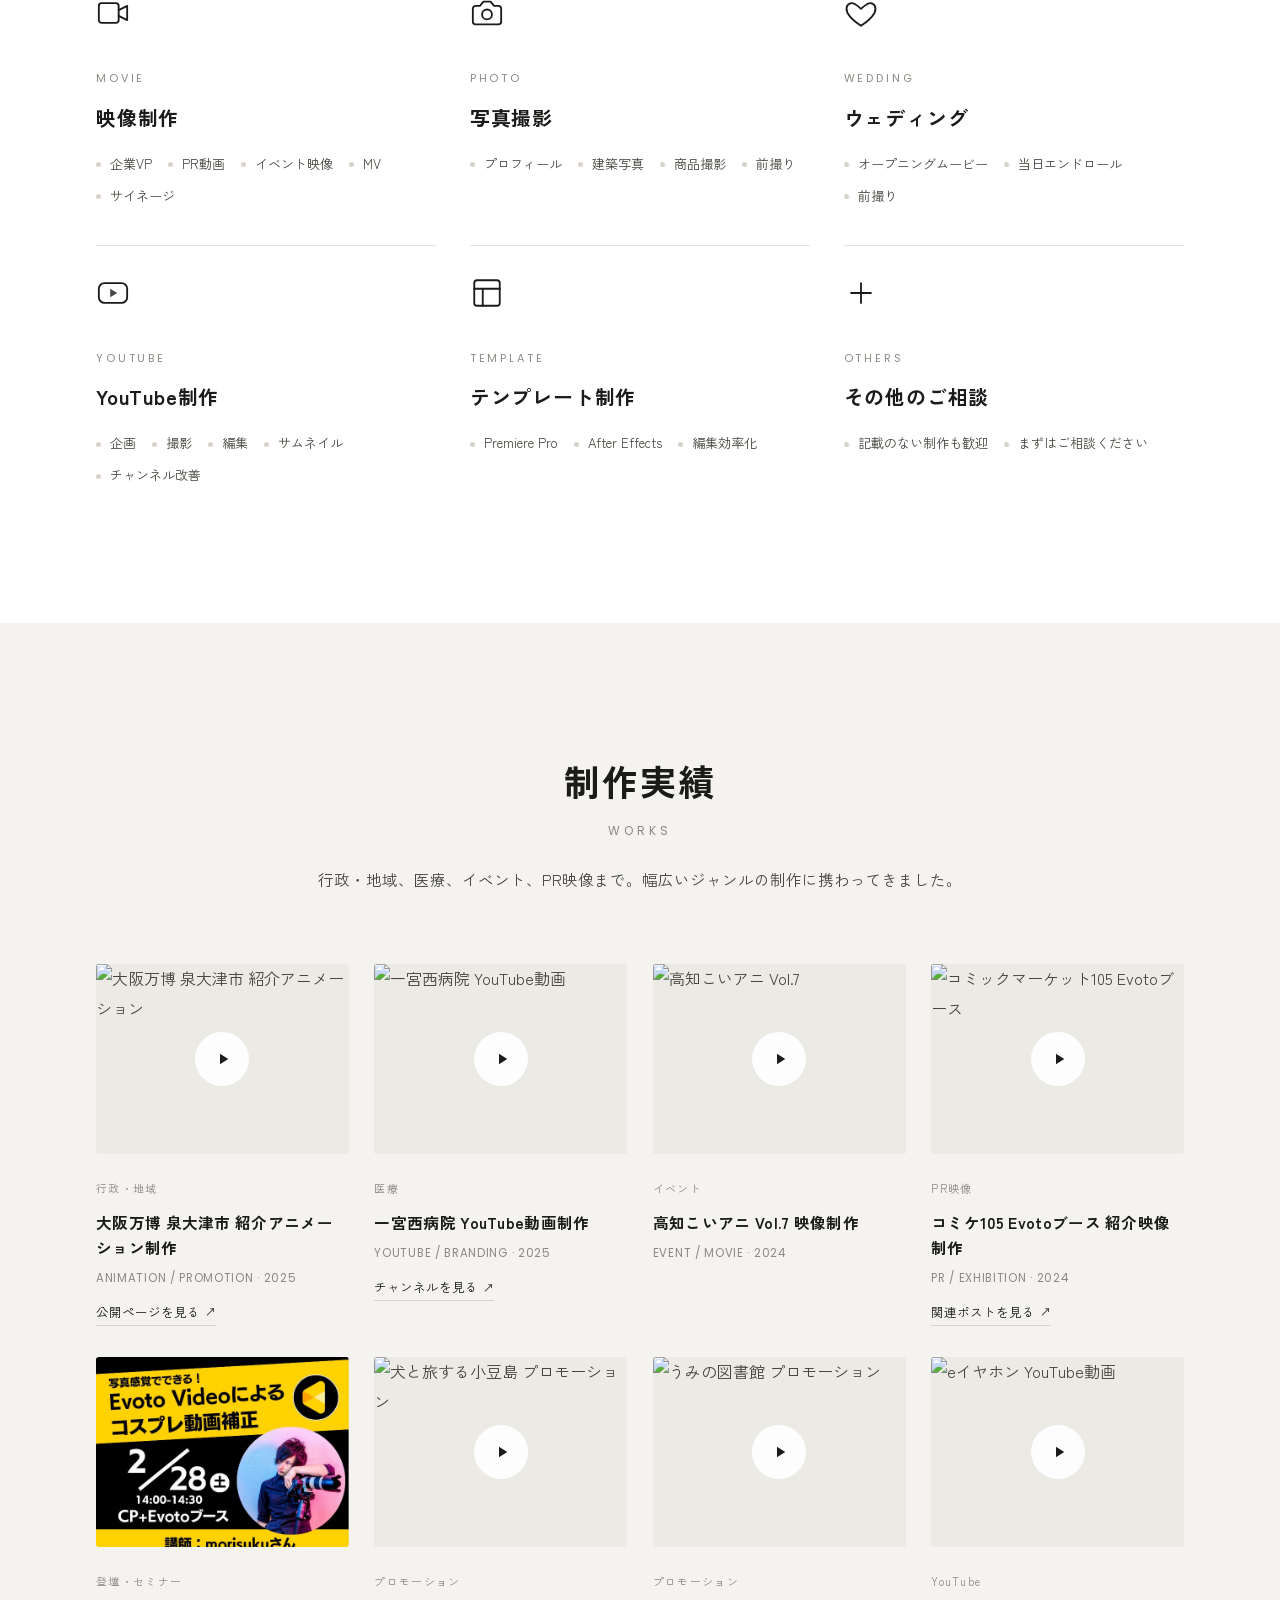
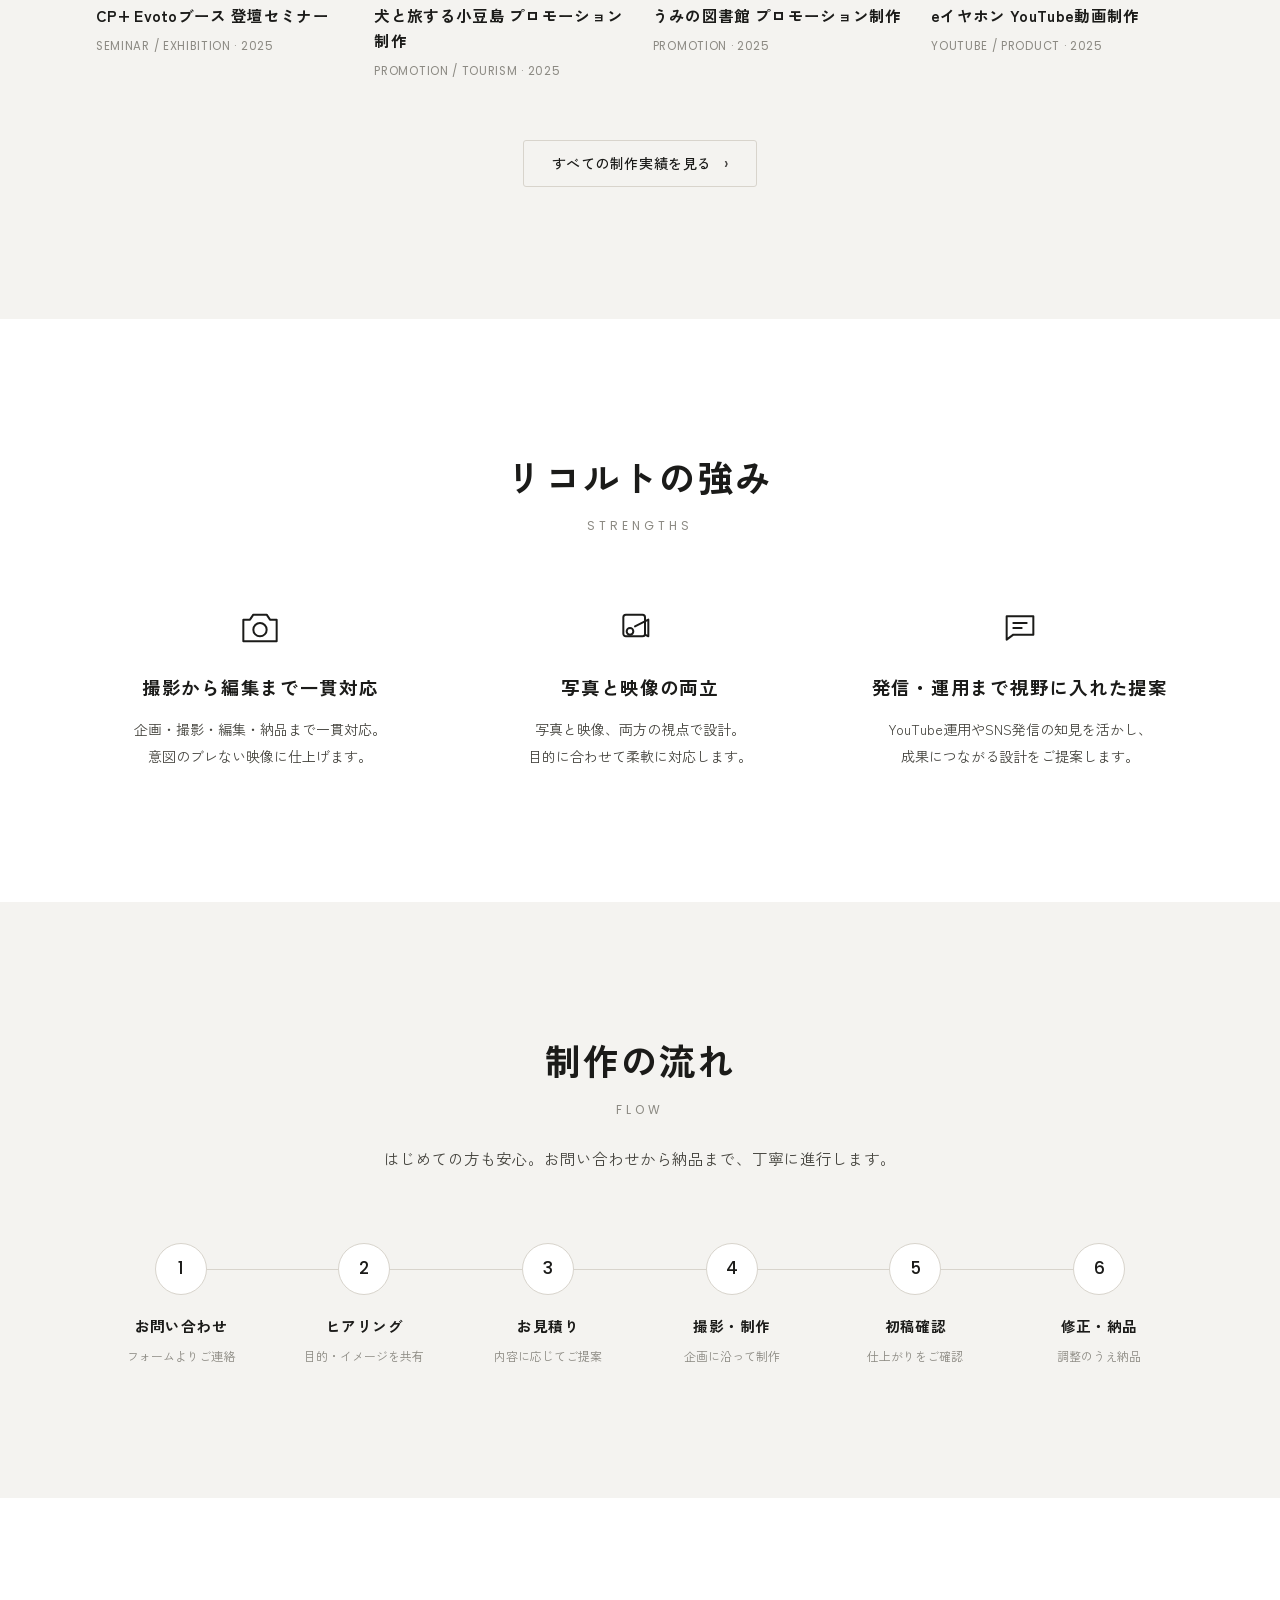
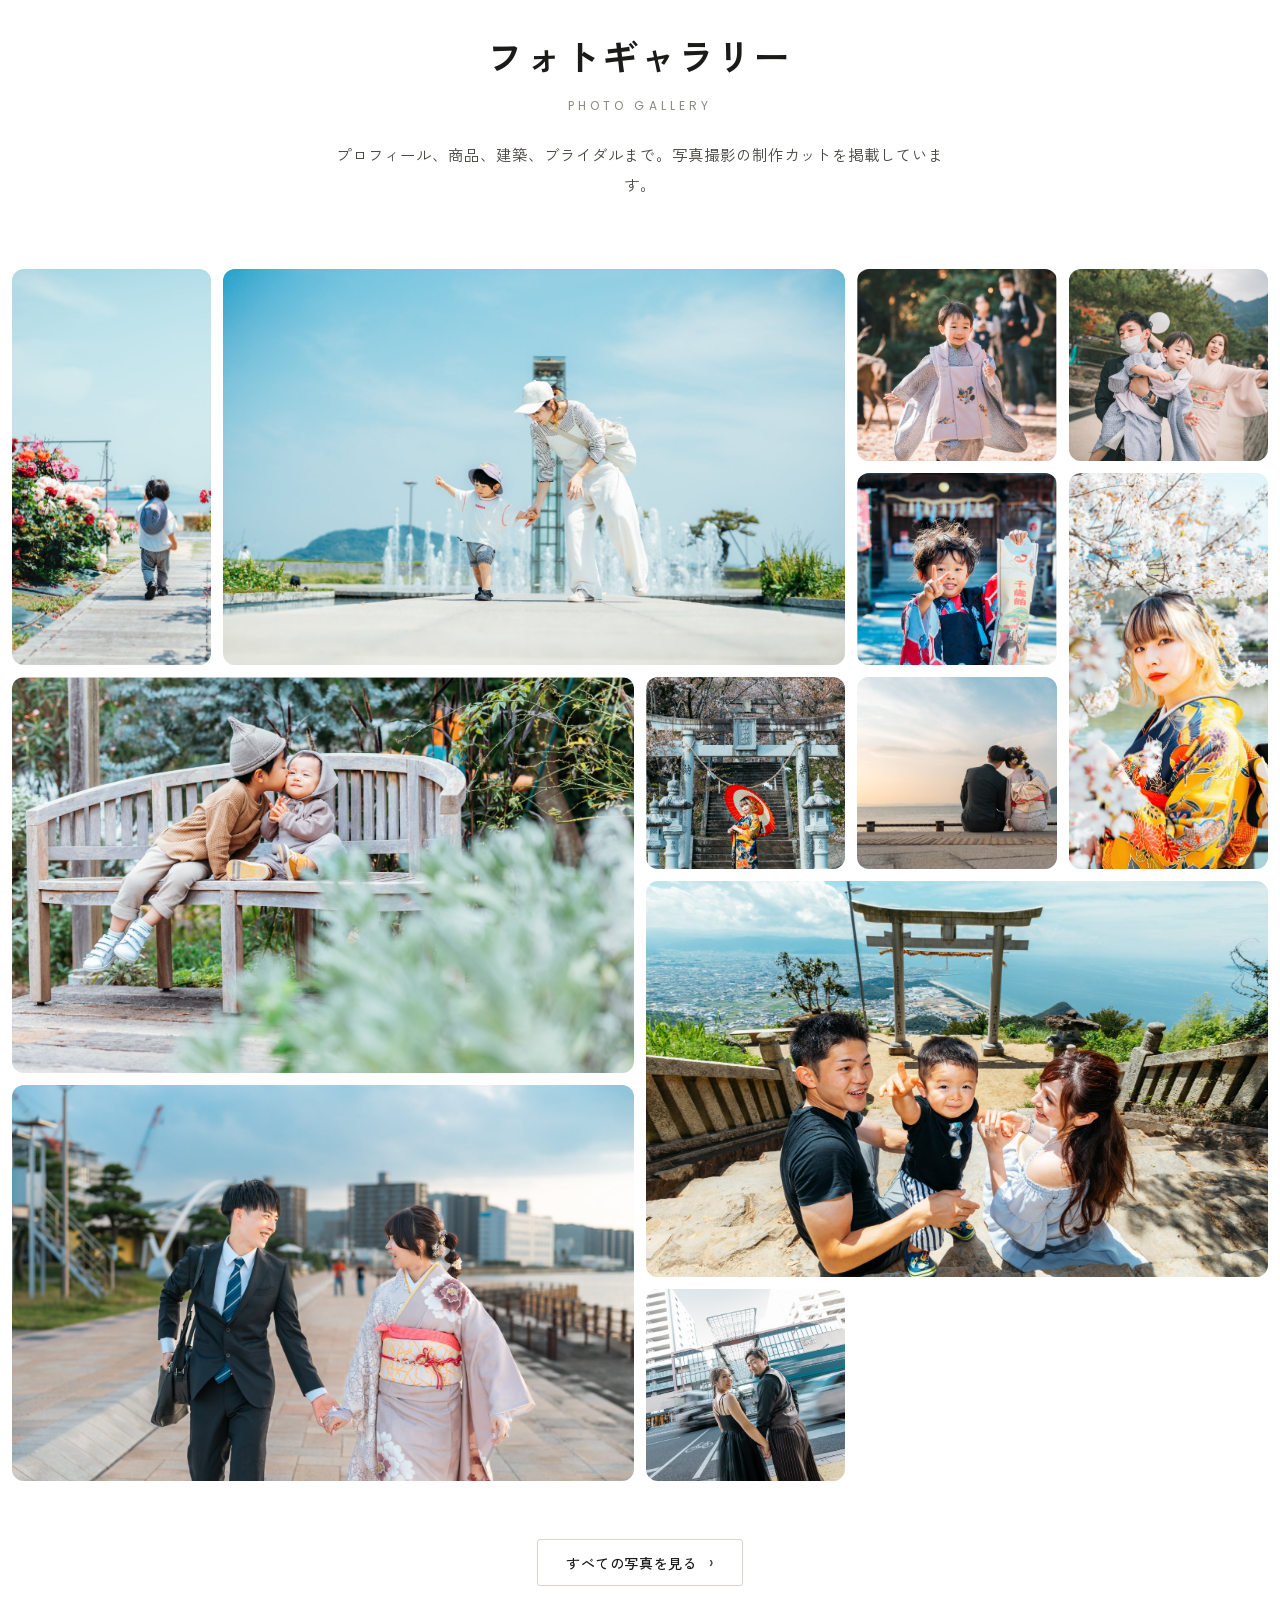
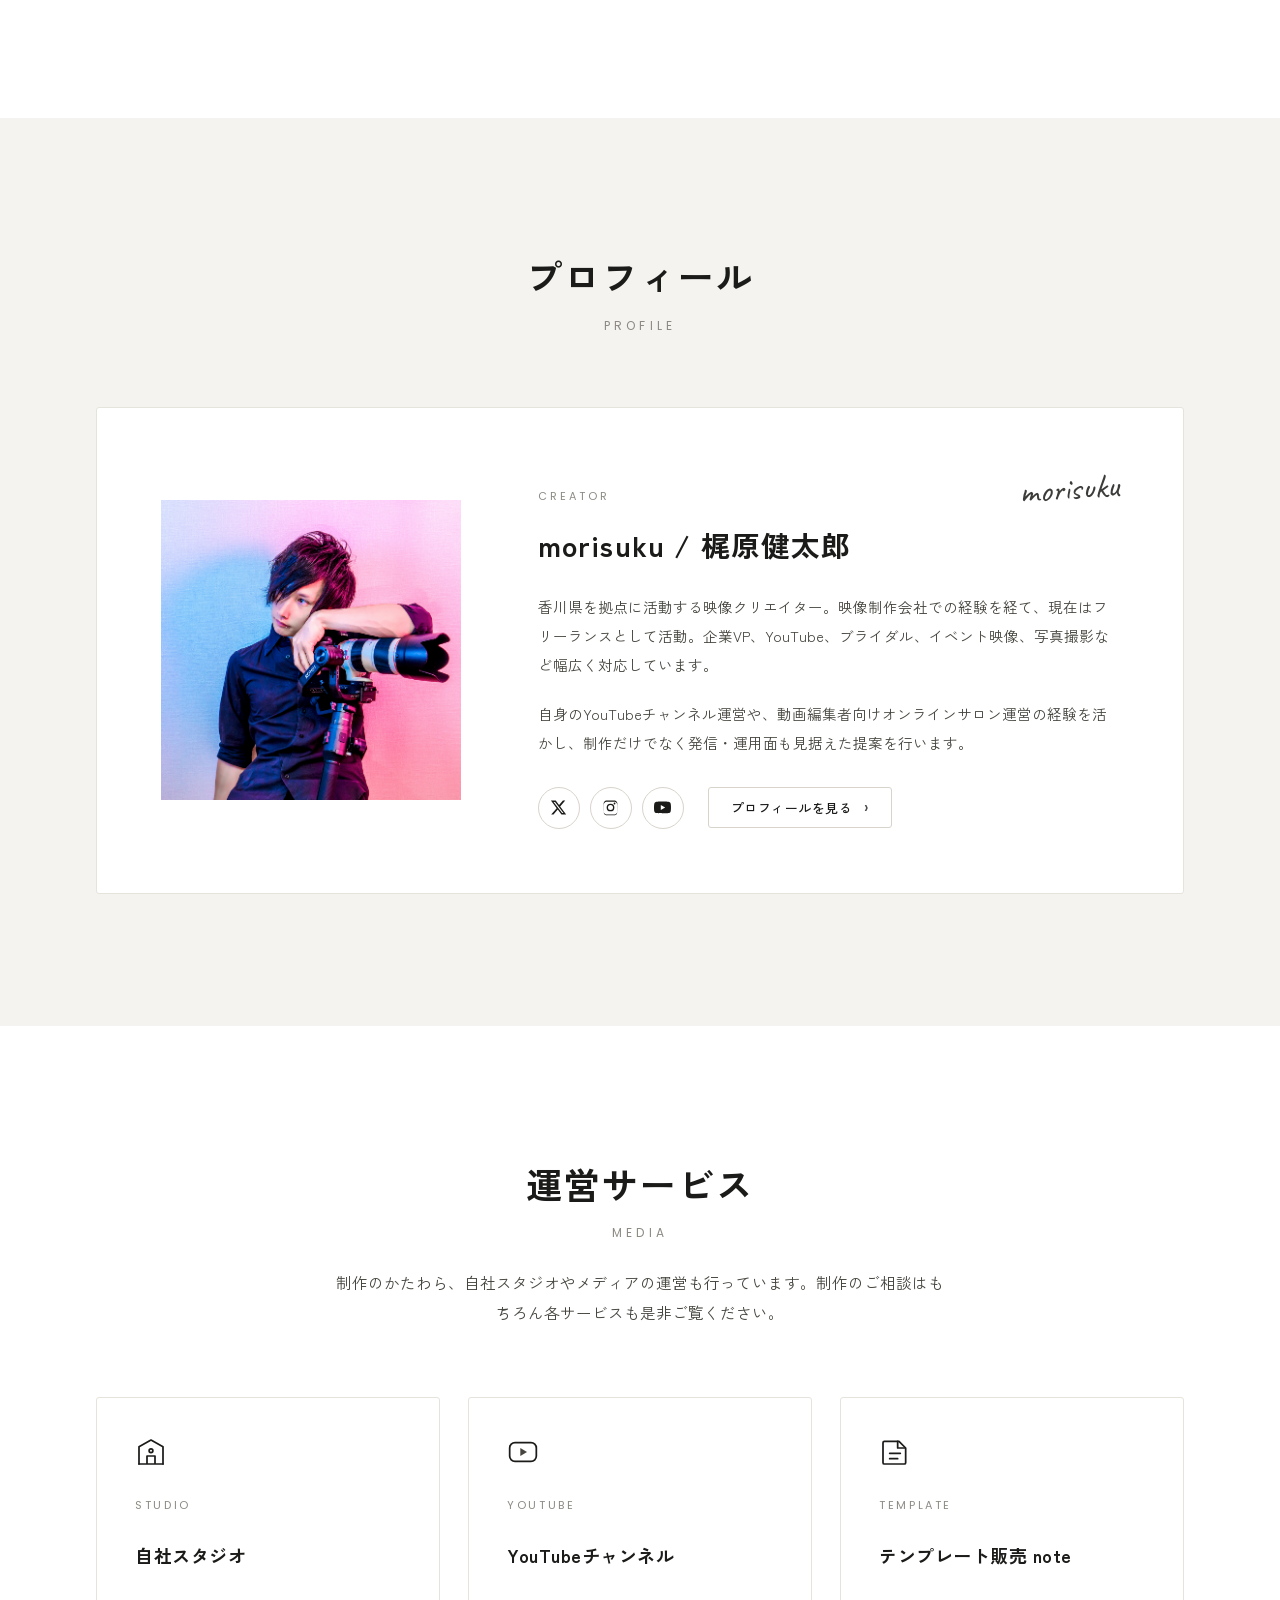
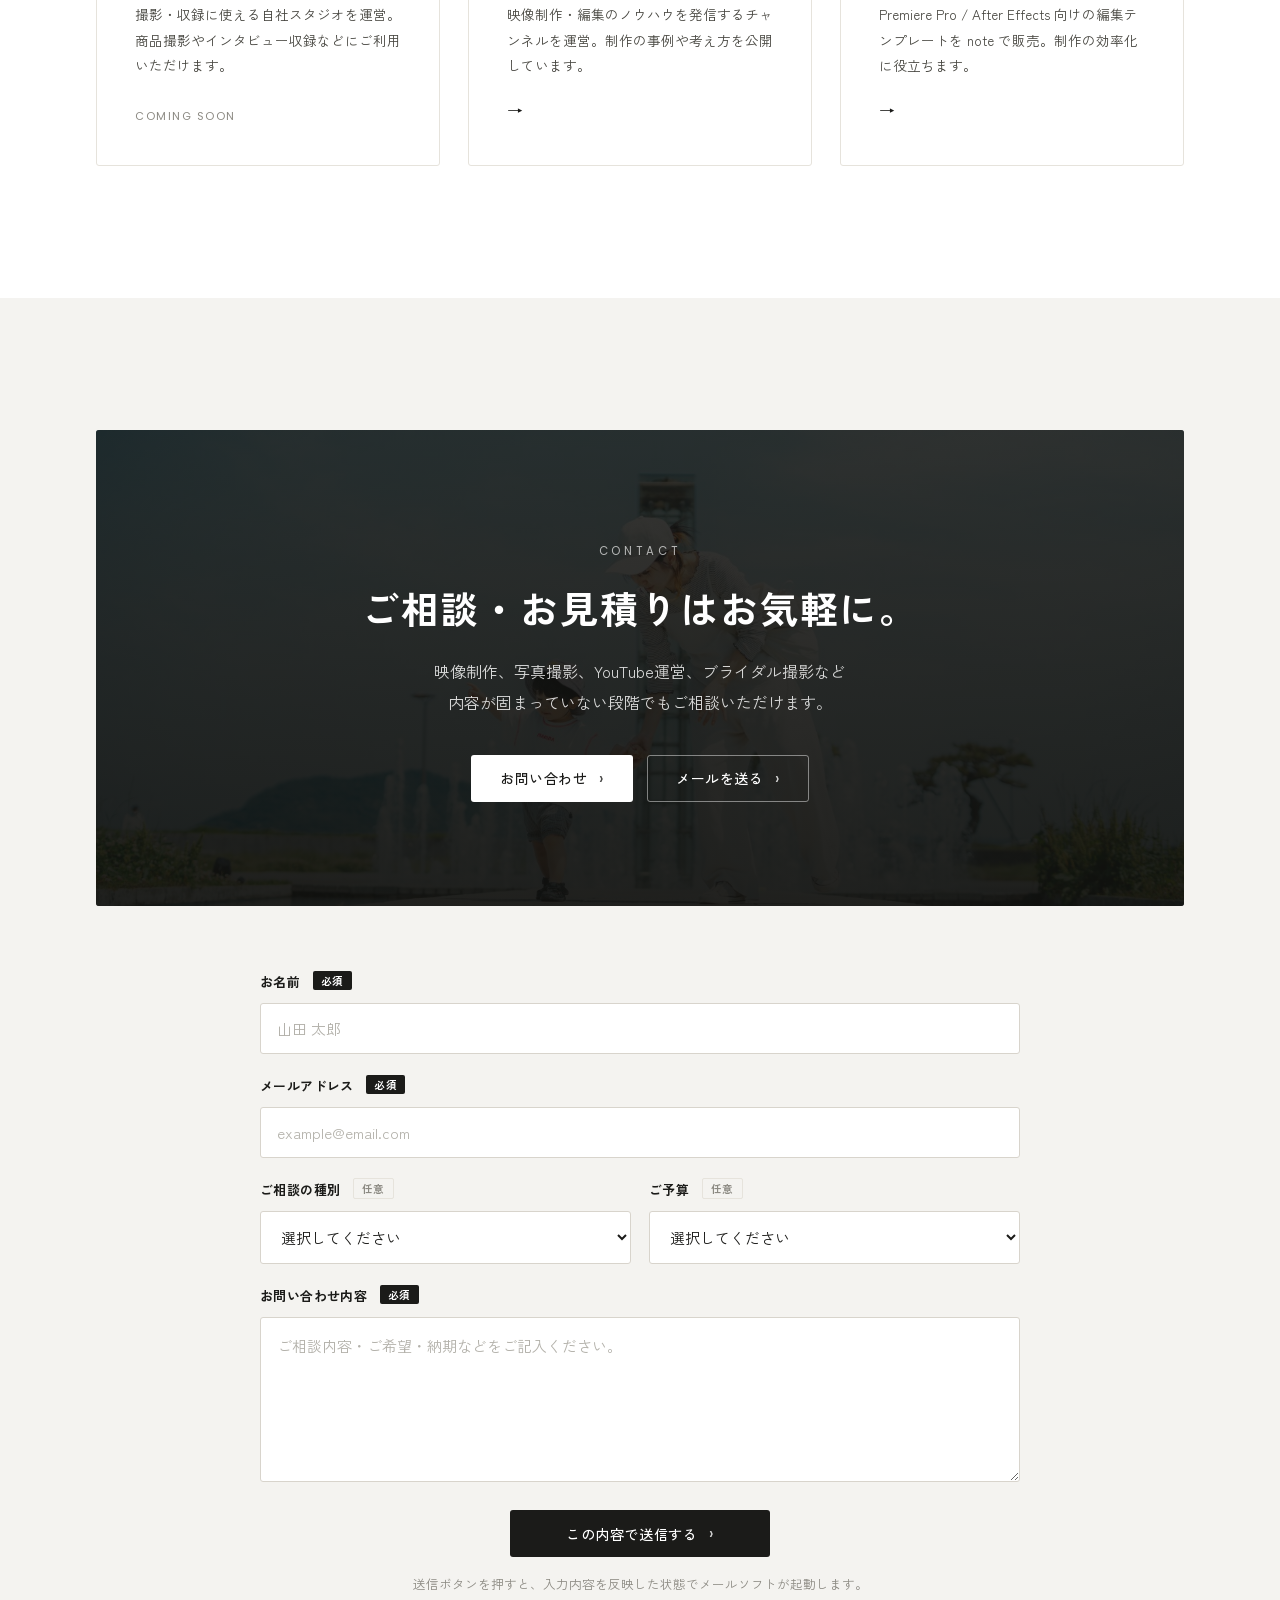
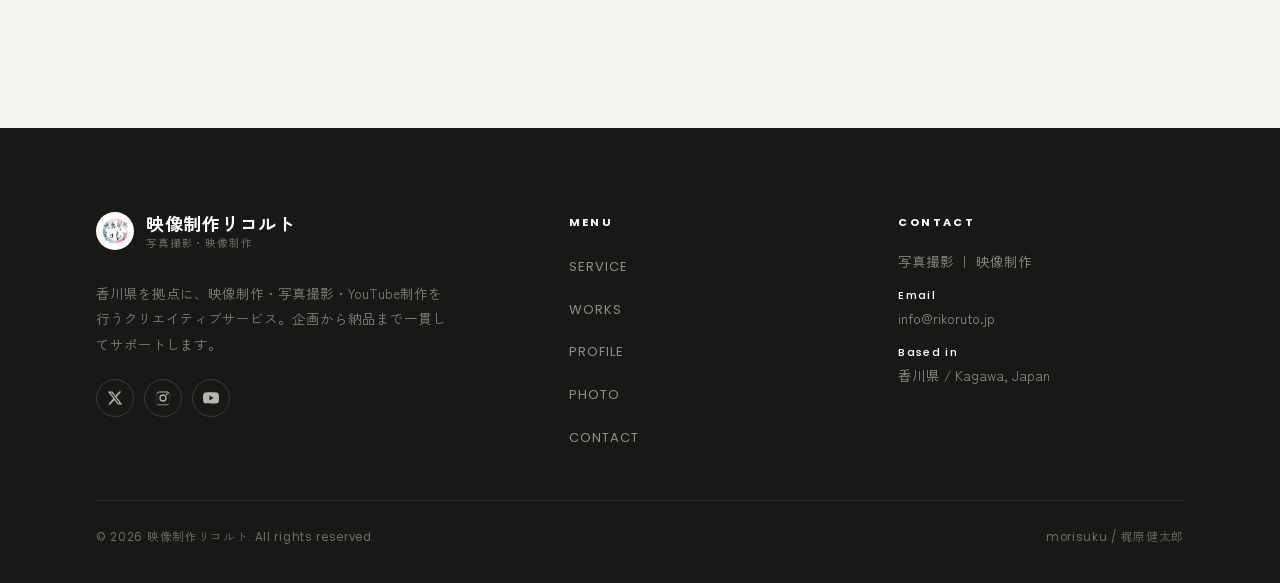
==== commit e3e0a867: "Add files via upload" ====
--- a/index.html
+++ b/index.html
@@ -249,17 +249,17 @@
       <div class="strength reveal" data-d="1">
         <div class="strength-ico"><svg viewBox="0 0 24 24" fill="none" stroke-width="1.2" stroke-linecap="round" stroke-linejoin="round"><path d="M2 7h4l2-3h8l2 3h4v13H2z"/><circle cx="12" cy="13" r="4"/></svg></div>
         <h3>撮影から編集まで一貫対応</h3>
-        <p>企画・撮影・編集・納品をひとりで一貫して担当。窓口がシンプルで、意図のブレない映像に仕上がります。</p>
+        <p>企画・撮影・編集・納品まで一貫対応。<br />意図のブレない映像に仕上げます。</p>
       </div>
       <div class="strength reveal" data-d="2">
         <div class="strength-ico"><svg viewBox="0 0 24 24" fill="none" stroke-width="1.2" stroke-linecap="round" stroke-linejoin="round"><rect x="2" y="4" width="13" height="13" rx="1.5"/><path d="M9 11l8-4v10l-2-1"/><circle cx="6" cy="14" r="2"/></svg></div>
         <h3>写真と映像の両立</h3>
-        <p>スチールとムービー、両方の視点で設計。一度の撮影で写真も映像も、目的に合わせて柔軟に対応します。</p>
+        <p>写真と映像、両方の視点で設計。<br />目的に合わせて柔軟に対応します。</p>
       </div>
       <div class="strength reveal" data-d="3">
         <div class="strength-ico"><svg viewBox="0 0 24 24" fill="none" stroke-width="1.2" stroke-linecap="round" stroke-linejoin="round"><path d="M4 5h16v11H8l-4 3z"/><path d="M8 9h8M8 12h5"/></svg></div>
         <h3>発信・運用まで視野に入れた提案</h3>
-        <p>YouTube運用やSNS発信の知見を活かし、制作して終わりではなく成果につながる設計をご提案します。</p>
+        <p>YouTube運用やSNS発信の知見を活かし、<br />成果につながる設計をご提案します。</p>
       </div>
     </div>
   </div>
--- a/css/styles.css
+++ b/css/styles.css
@@ -478,6 +478,7 @@
   .svc { padding-top: 26px; margin-top: 26px; }
   .svc:first-child { margin-top: 0; }
   .strengths { grid-template-columns: 1fr; gap: 40px; }
+  .strength p { font-size: 13.5px; line-height: 1.9; }
   .flow { grid-template-columns: repeat(3, 1fr); row-gap: 32px; }
   .flow::before { display: none; }
   .profile { grid-template-columns: 1fr; text-align: center; }
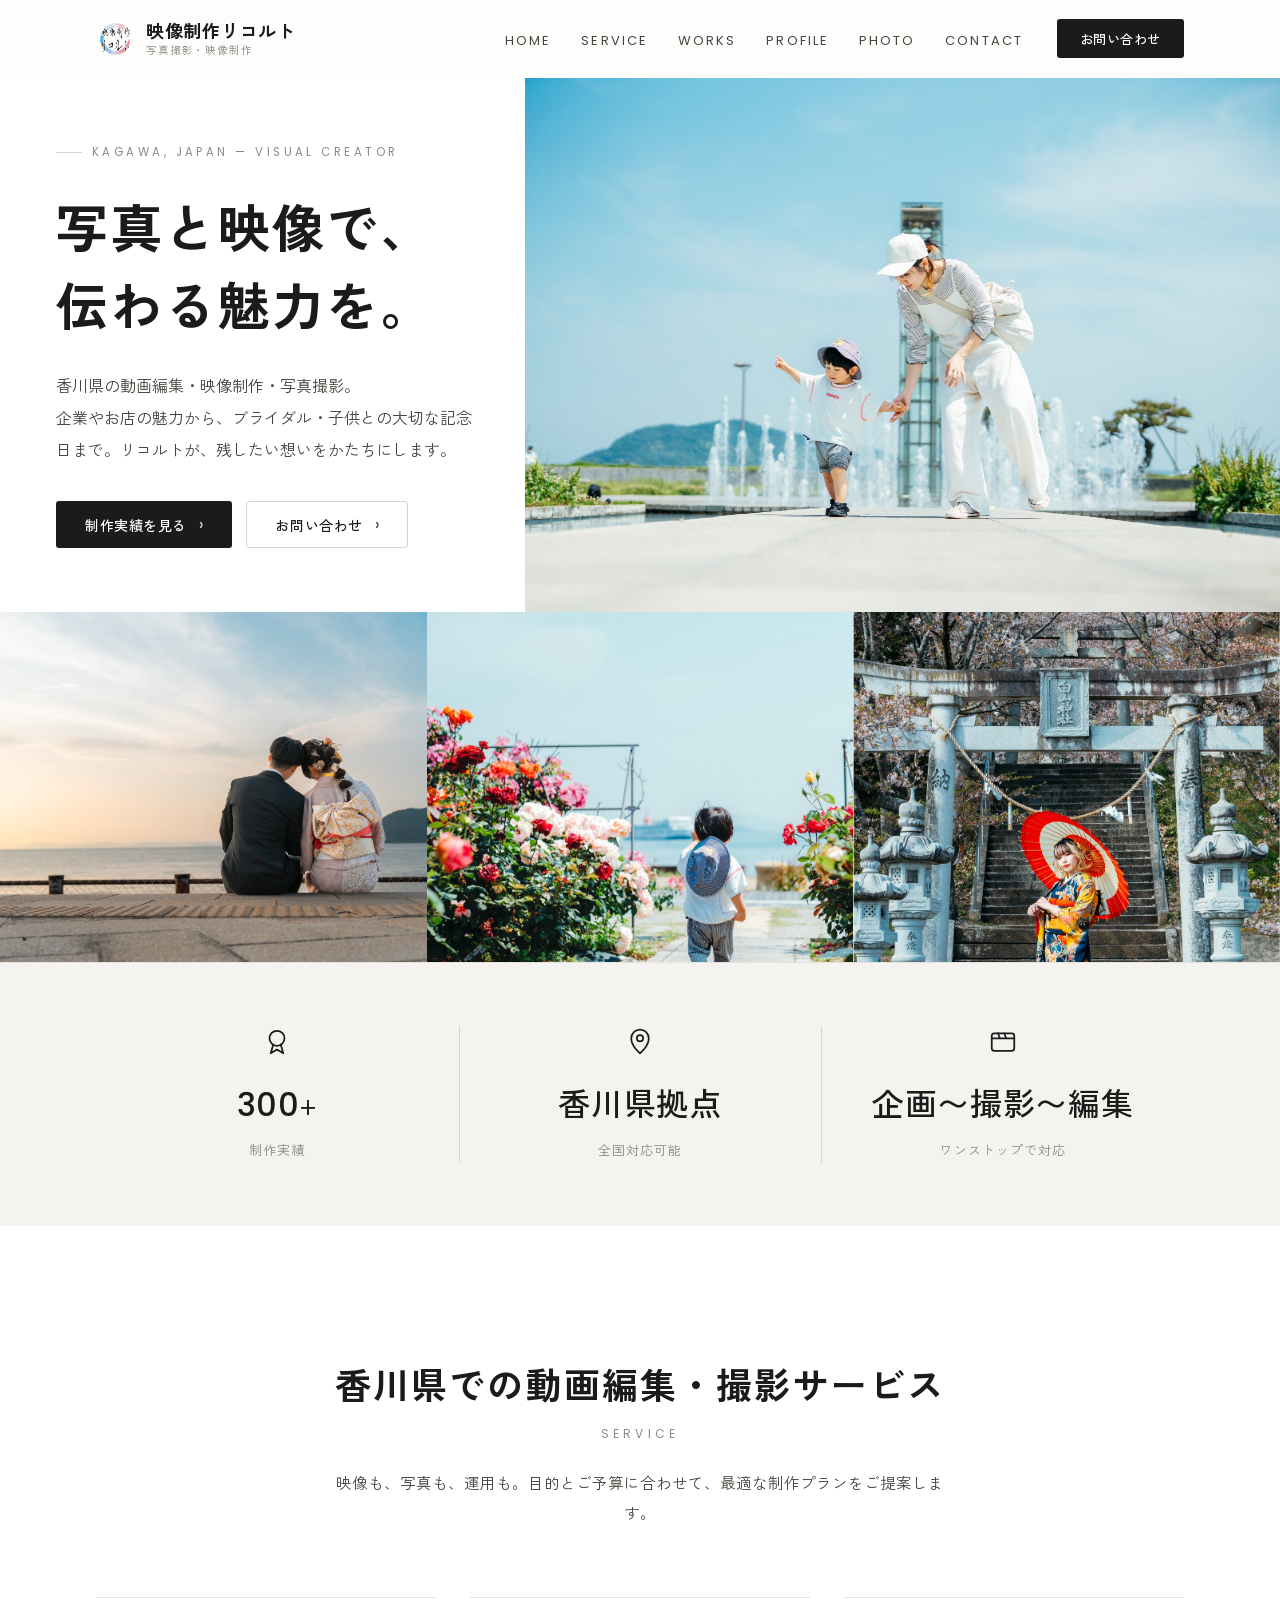
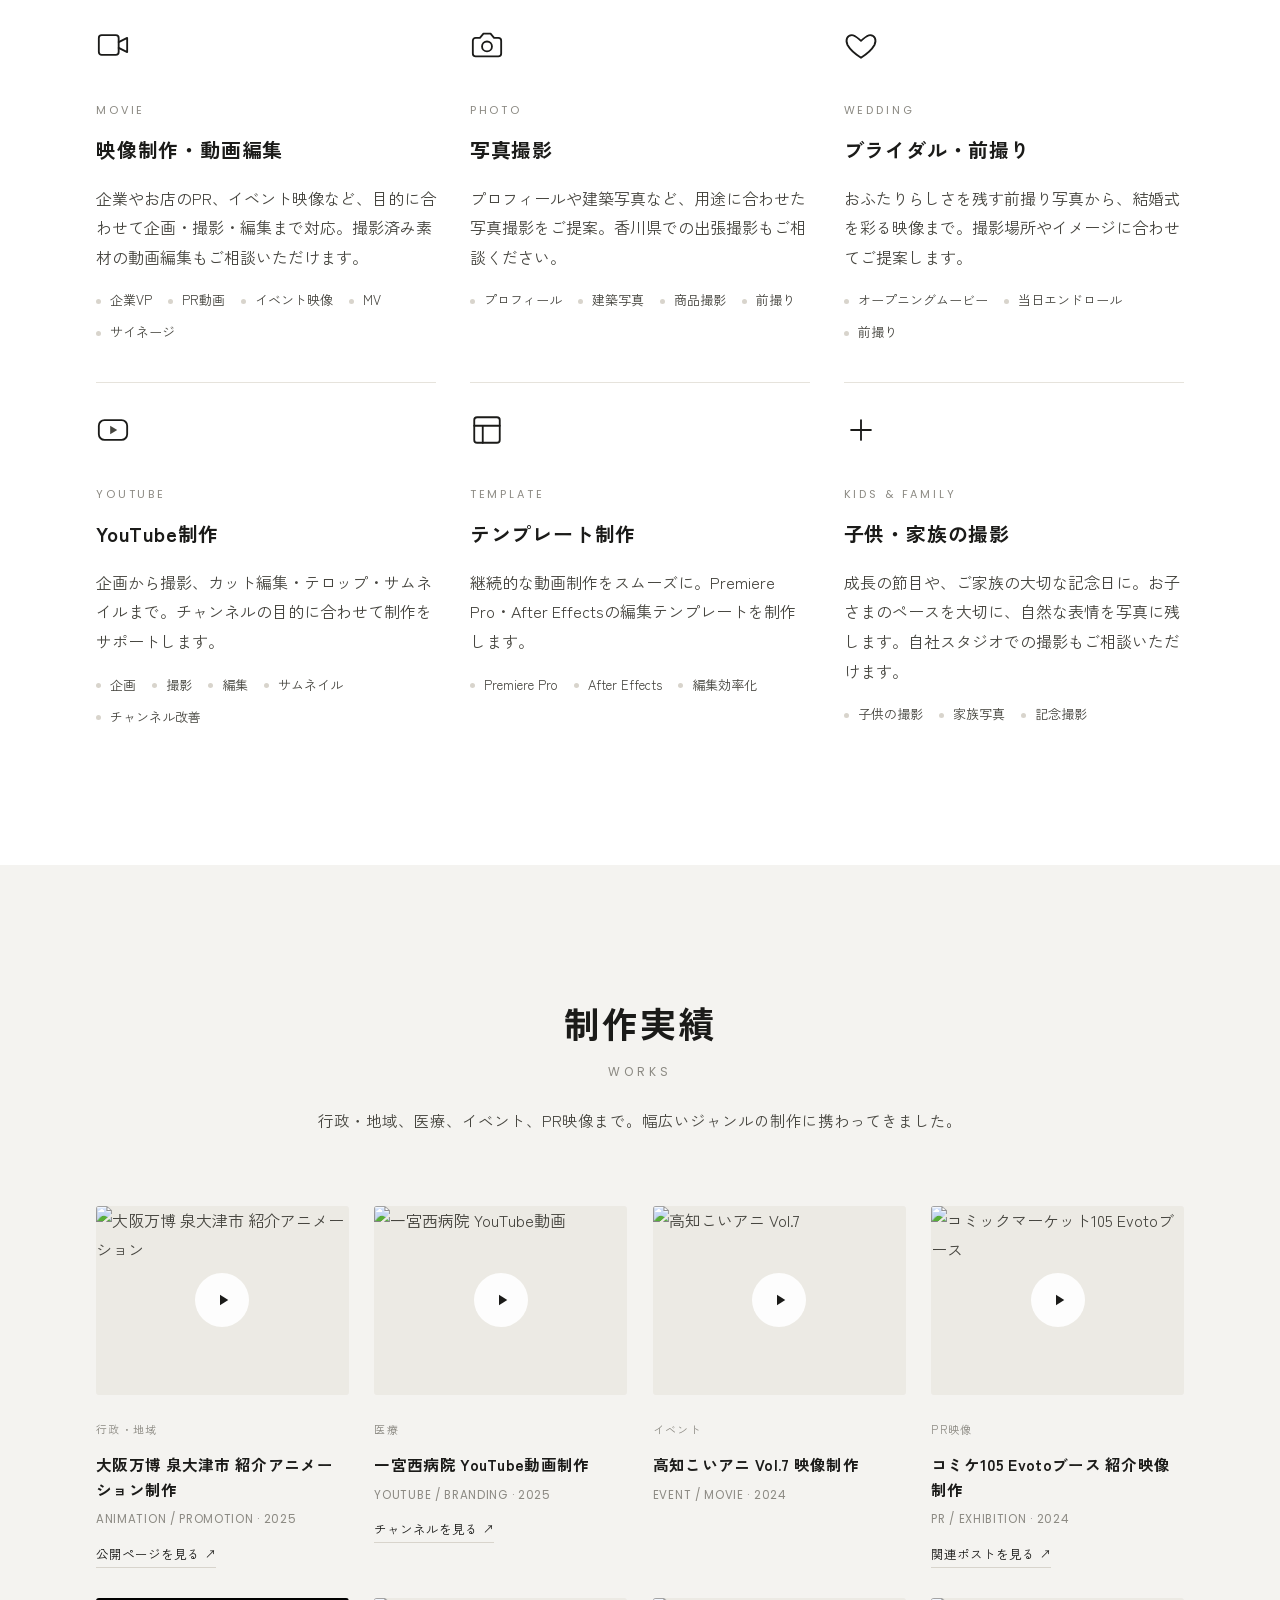
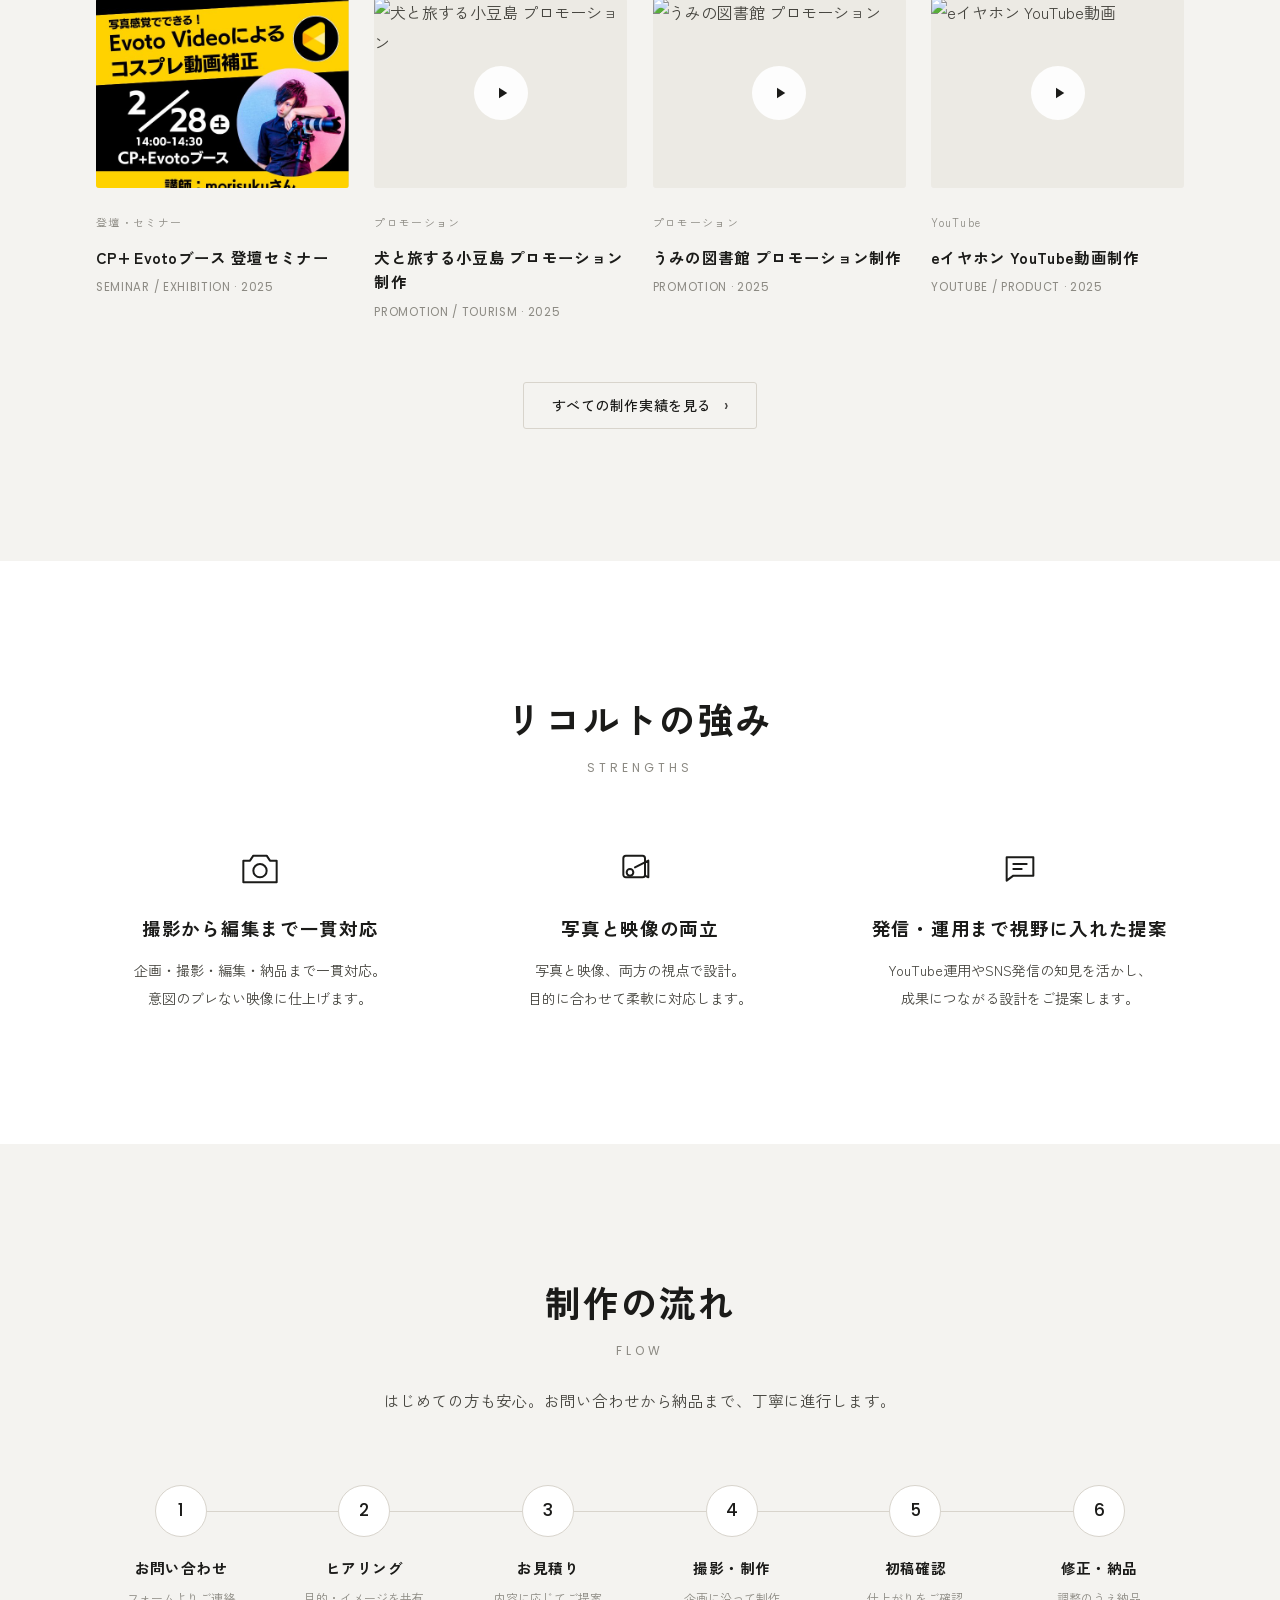
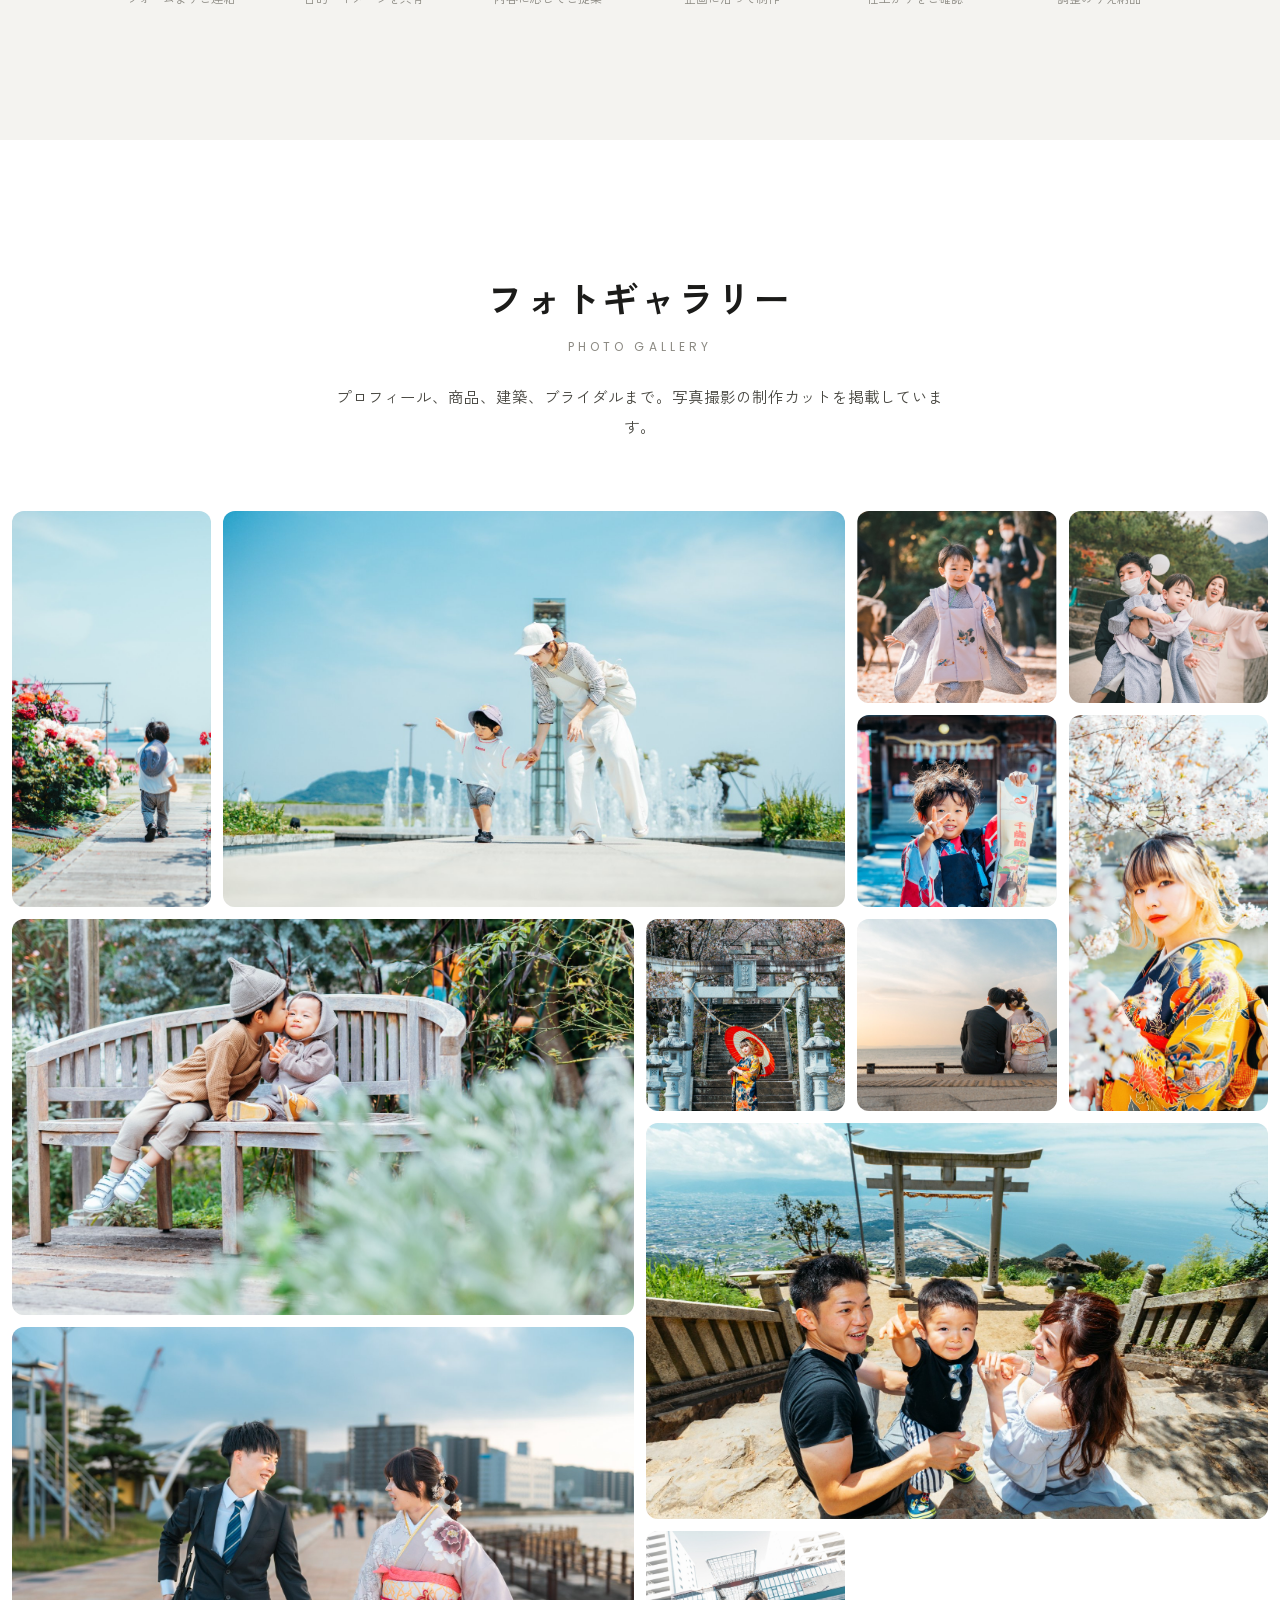
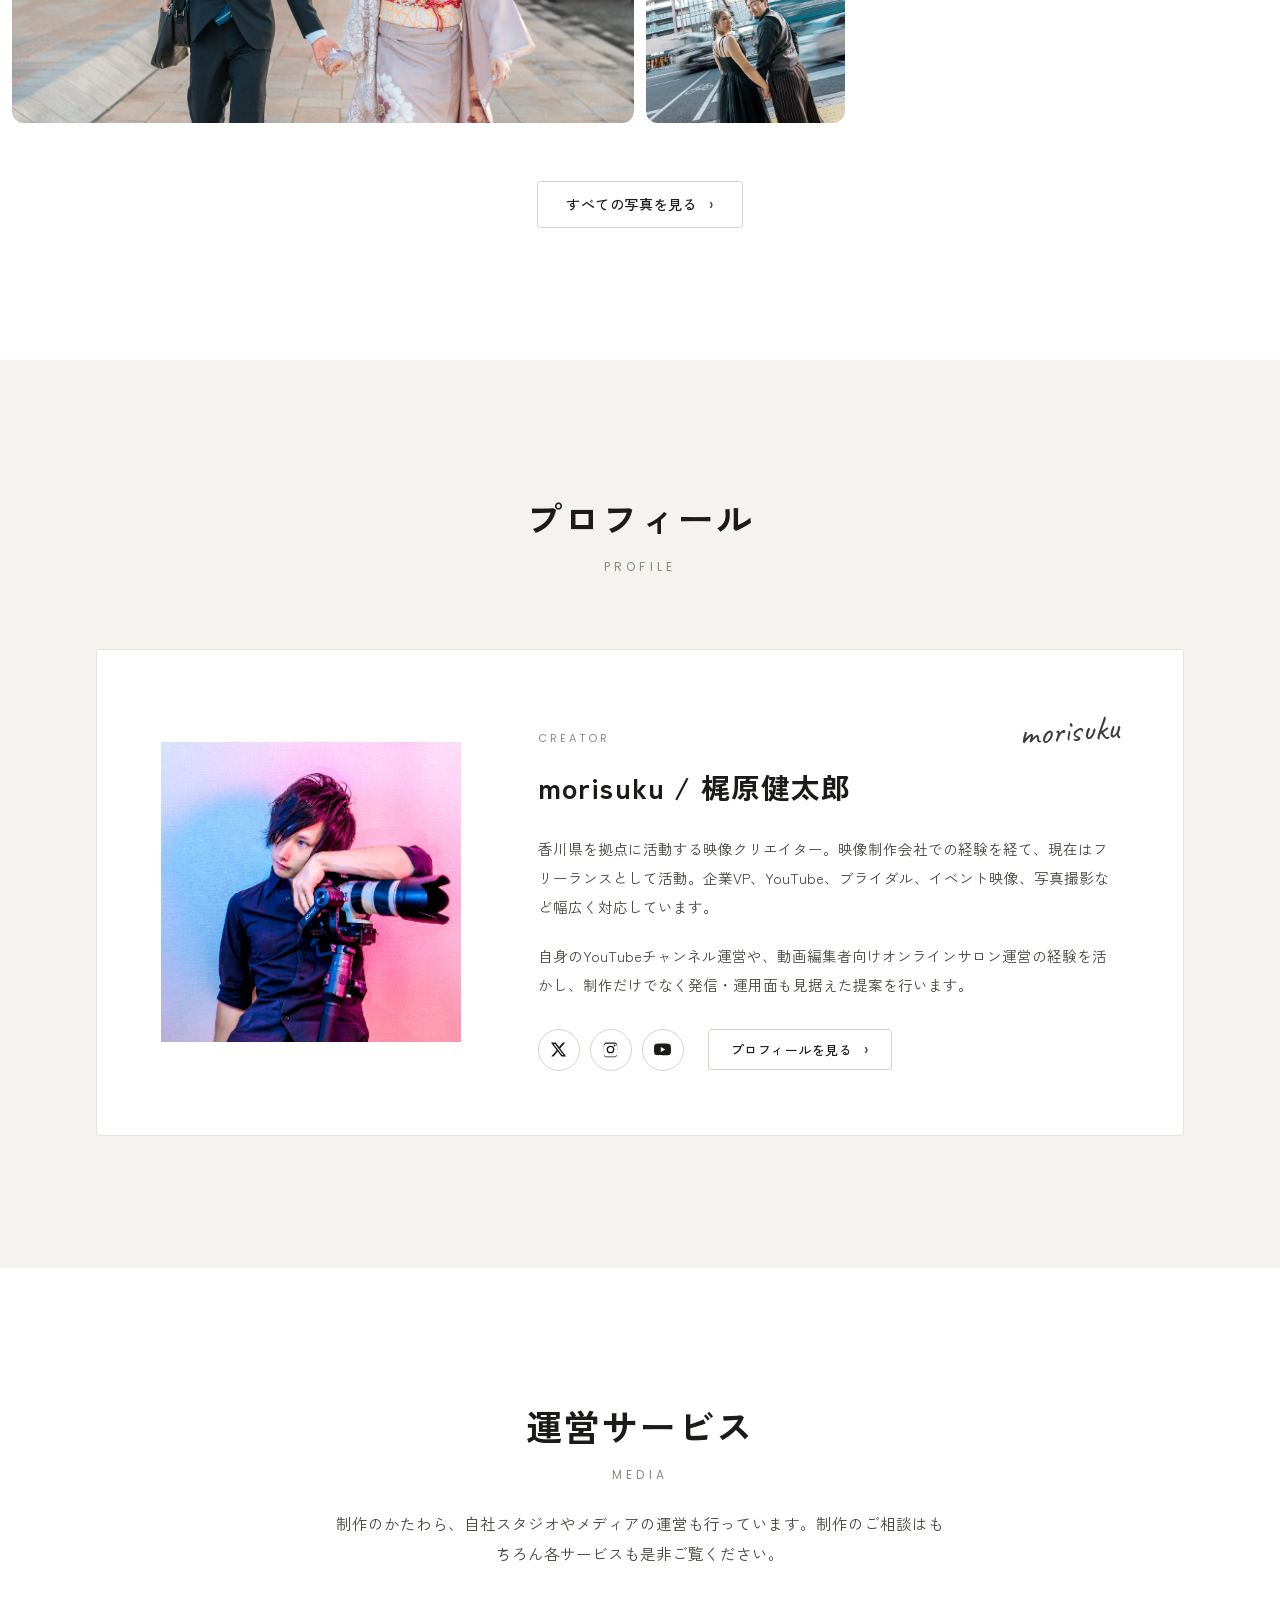
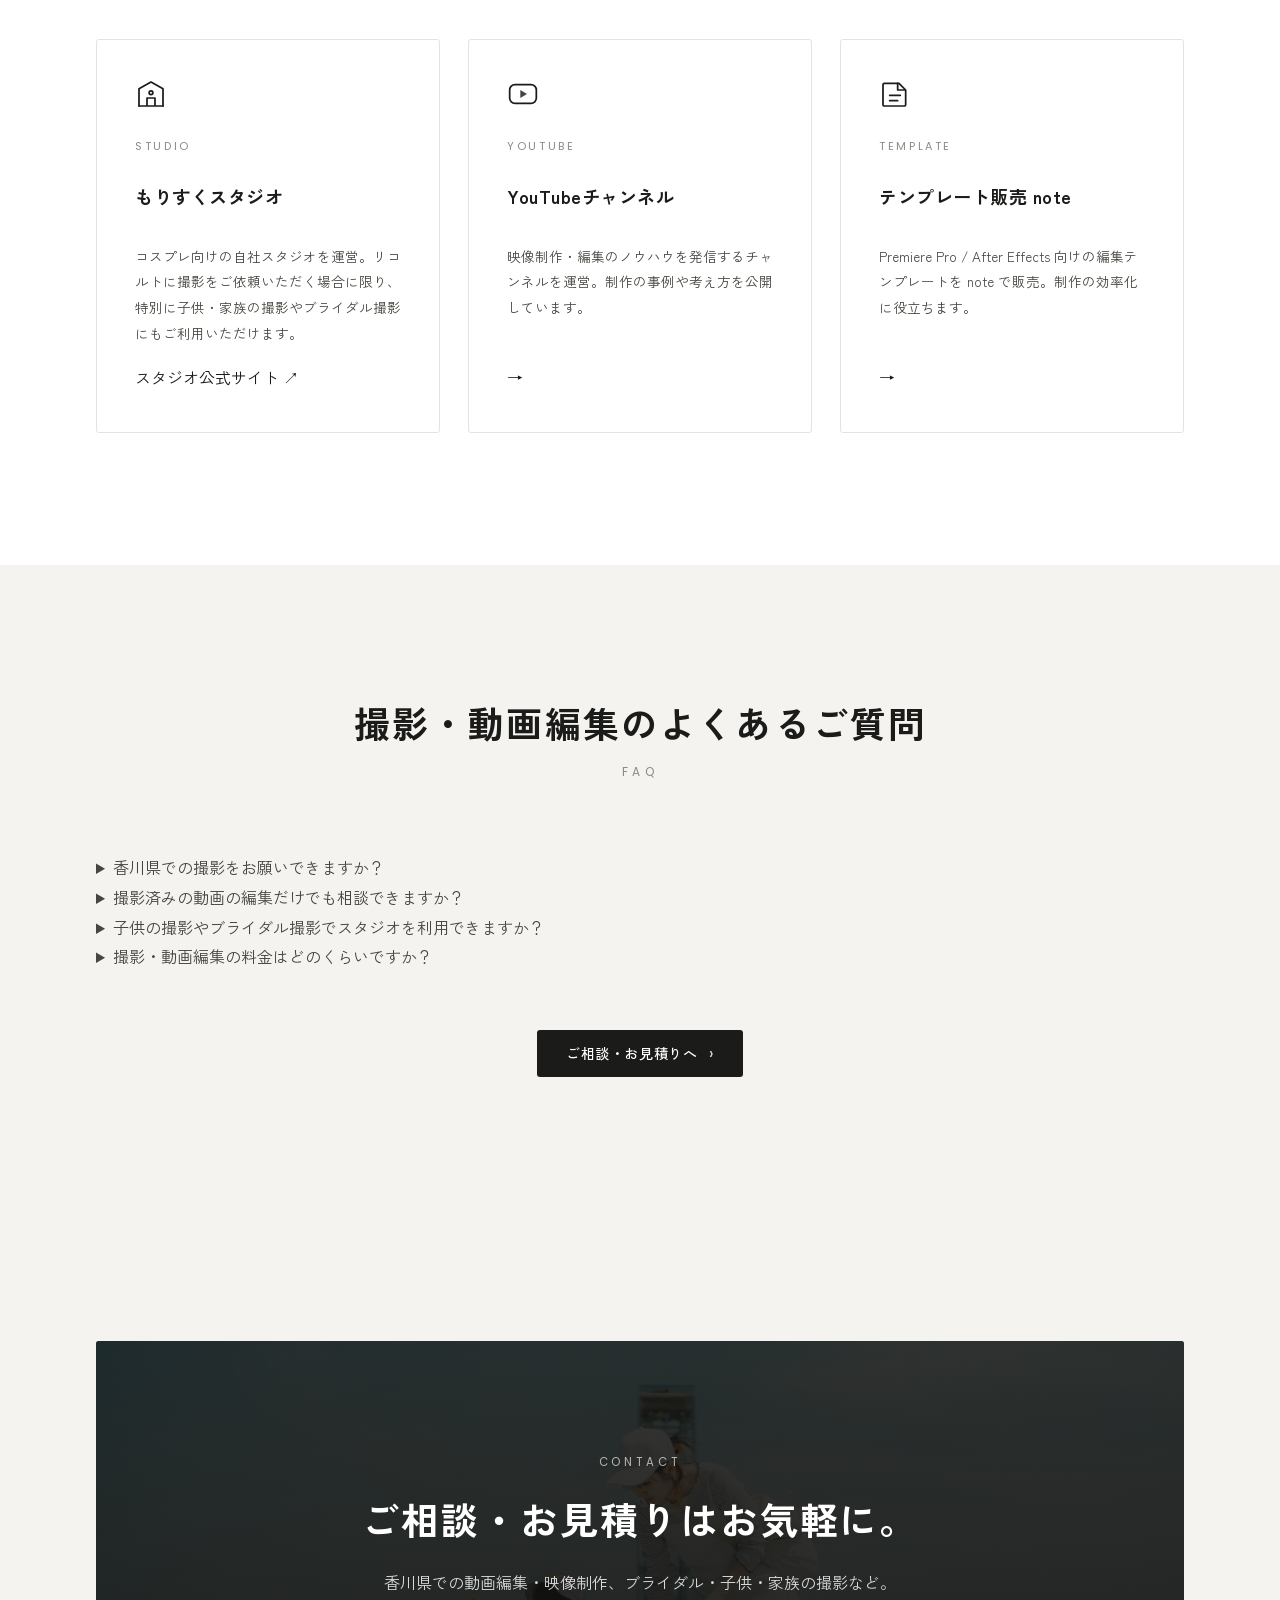
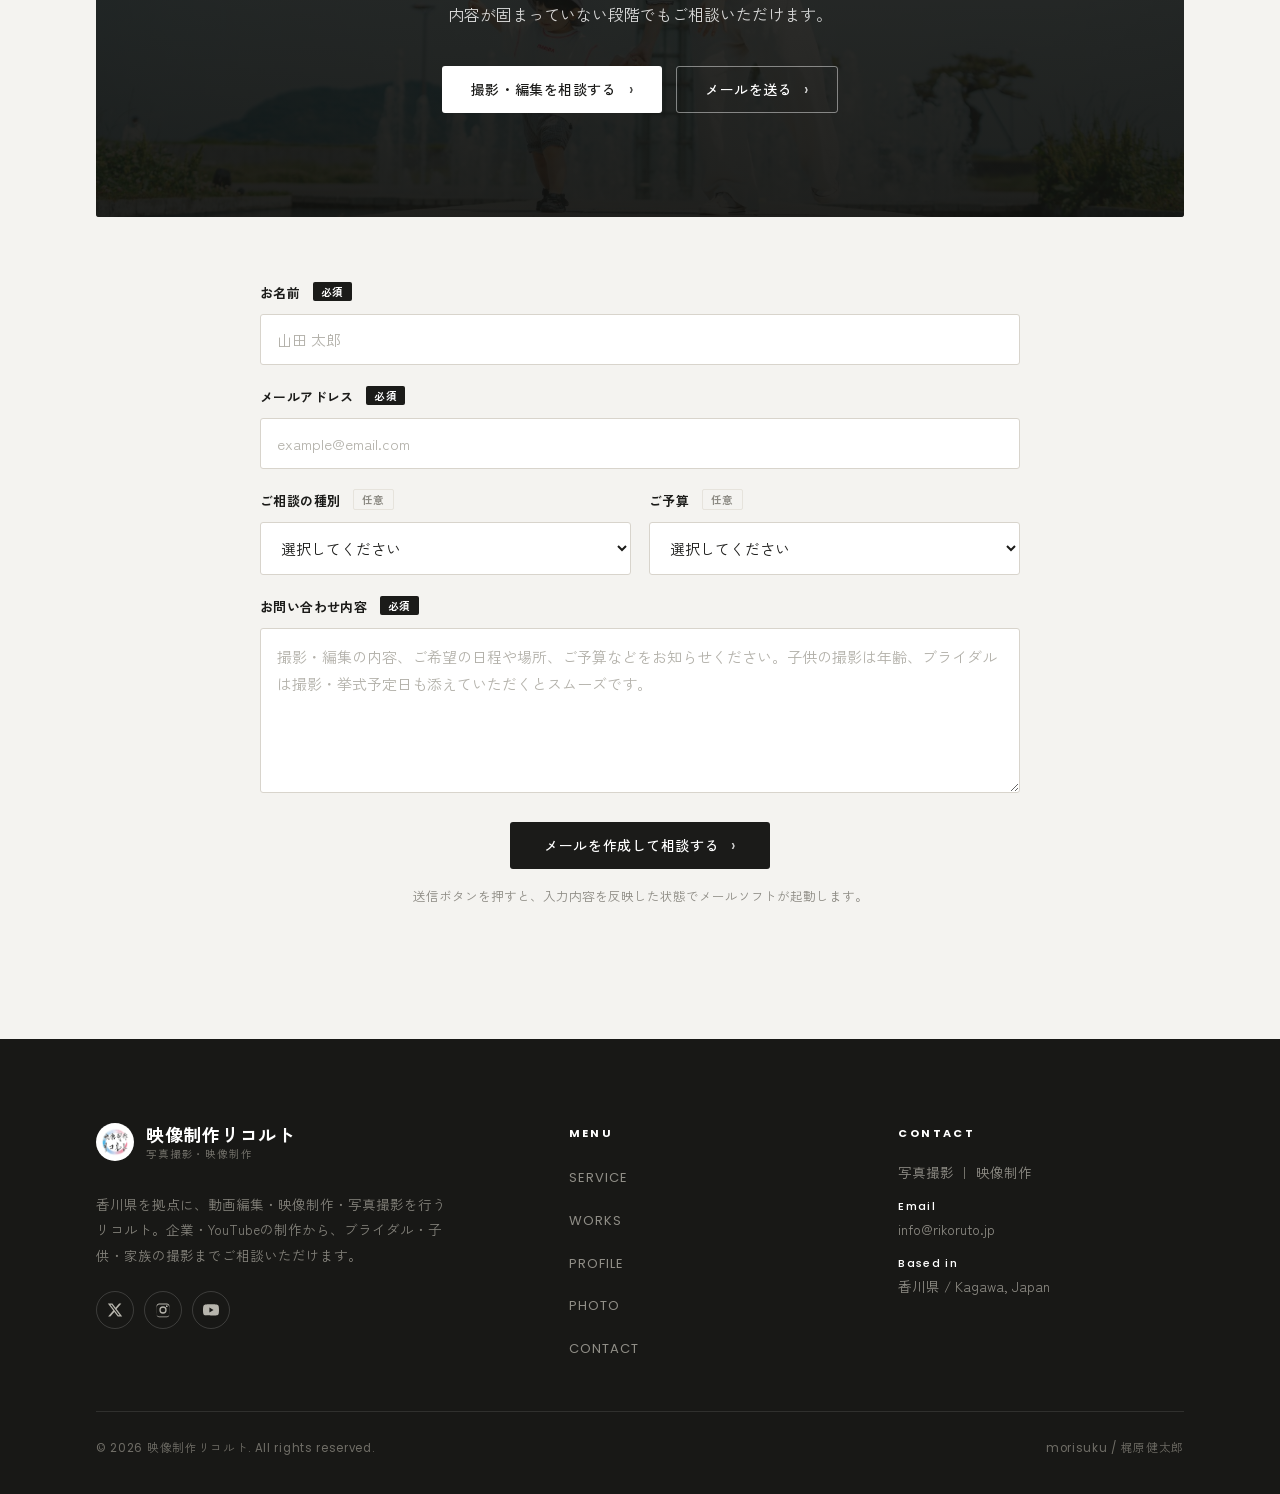
==== commit b864978b: "Add files via upload" ====
--- a/index.html
+++ b/index.html
@@ -3,8 +3,20 @@
 <head>
 <meta charset="UTF-8" />
 <meta name="viewport" content="width=device-width, initial-scale=1.0" />
-<title>映像制作リコルト｜映像制作・写真撮影｜香川県</title>
-<meta name="description" content="香川県を拠点に、映像制作・写真撮影を行うクリエイティブサービス「リコルト」。企画から撮影、編集、納品まで一貫対応します。" />
+<title>香川県の動画編集・映像制作・写真撮影｜映像制作リコルト</title>
+<meta name="description" content="香川県で動画編集・映像制作・写真撮影ならリコルト。企業PR・YouTubeの撮影編集から、ブライダル・前撮り、子供・家族の記念撮影まで対応。リコルトへの撮影依頼では自社スタジオも利用可能です。ご相談・お見積りを承ります。" />
+<link rel="canonical" href="https://rikoruto.jp/" />
+<meta property="og:type" content="website" />
+<meta property="og:locale" content="ja_JP" />
+<meta property="og:site_name" content="映像制作リコルト" />
+<meta property="og:title" content="香川県の動画編集・映像制作・写真撮影｜映像制作リコルト" />
+<meta property="og:description" content="企業PR・YouTubeの撮影編集、ブライダル・前撮り、子供・家族の記念撮影まで。香川県の映像制作リコルトへご相談ください。" />
+<meta property="og:url" content="https://rikoruto.jp/" />
+<meta property="og:image" content="https://rikoruto.jp/images/gallery/02.jpg" />
+<meta name="twitter:card" content="summary_large_image" />
+<script type="application/ld+json">
+{"@context":"https://schema.org","@type":"Organization","@id":"https://rikoruto.jp/#organization","name":"映像制作リコルト","url":"https://rikoruto.jp/","logo":"https://rikoruto.jp/images/logo.png","email":"info@rikoruto.jp","areaServed":{"@type":"AdministrativeArea","name":"香川県"},"description":"香川県を拠点に動画編集・映像制作・写真撮影、ブライダル・子供の撮影に対応。","sameAs":["https://www.youtube.com/@morisuku","https://www.instagram.com/rikoruto/","https://x.com/morisuku_kazi"],"hasOfferCatalog":{"@type":"OfferCatalog","name":"制作・撮影サービス","itemListElement":[{"@type":"Offer","itemOffered":{"@type":"Service","name":"動画編集・映像制作"}},{"@type":"Offer","itemOffered":{"@type":"Service","name":"ブライダル・前撮り撮影"}},{"@type":"Offer","itemOffered":{"@type":"Service","name":"子供・家族の写真撮影"}}]}}
+</script>
 <link rel="preconnect" href="https://fonts.googleapis.com" />
 <link rel="preconnect" href="https://fonts.gstatic.com" crossorigin />
 <link href="https://fonts.googleapis.com/css2?family=Poppins:wght@300;400;500;600&family=Zen+Kaku+Gothic+New:wght@400;500;700;900&family=Noto+Sans+JP:wght@400;500;700&family=Caveat:wght@500;600&display=swap" rel="stylesheet" />
@@ -47,7 +59,7 @@
     <div class="hero-card">
       <span class="hero-eyebrow reveal">Kagawa, Japan — Visual Creator</span>
       <h1 class="reveal" data-d="1">写真と映像で、<br />伝わる魅力を。</h1>
-      <p class="hero-sub reveal" data-d="2">香川県を拠点に、写真撮影・映像制作・YouTube制作を行うクリエイティブサービス。</p>
+      <p class="hero-sub reveal" data-d="2">香川県の動画編集・映像制作・写真撮影。<br />企業やお店の魅力から、ブライダル・子供との大切な記念日まで。リコルトが、残したい想いをかたちにします。</p>
       <div class="hero-actions reveal" data-d="3">
         <a href="#works" class="btn btn-dark">制作実績を見る<span class="arr">›</span></a>
         <a href="#contact" class="btn btn-line">お問い合わせ<span class="arr">›</span></a>
@@ -89,7 +101,7 @@
 <section class="section" id="service">
   <div class="wrap">
     <div class="section-head reveal">
-      <h2>できること</h2>
+      <h2>香川県での動画編集・撮影サービス</h2>
       <span class="en">Service</span>
       <p>映像も、写真も、運用も。目的とご予算に合わせて、最適な制作プランをご提案します。</p>
     </div>
@@ -97,38 +109,44 @@
       <article class="svc reveal" data-d="1">
         <div class="svc-ico"><svg viewBox="0 0 24 24" fill="none" stroke-width="1.3" stroke-linecap="round" stroke-linejoin="round"><rect x="2" y="5" width="14" height="14" rx="2"/><path d="m16 10 6-3v10l-6-3"/></svg></div>
         <span class="en">Movie</span>
-        <h3>映像制作</h3>
+        <h3>映像制作・動画編集</h3>
+        <p class="svc-description">企業やお店のPR、イベント映像など、目的に合わせて企画・撮影・編集まで対応。撮影済み素材の動画編集もご相談いただけます。</p>
         <ul class="svc-tags"><li>企業VP</li><li>PR動画</li><li>イベント映像</li><li>MV</li><li>サイネージ</li></ul>
       </article>
       <article class="svc reveal" data-d="2">
         <div class="svc-ico"><svg viewBox="0 0 24 24" fill="none" stroke-width="1.3" stroke-linecap="round" stroke-linejoin="round"><path d="M14.5 4h-5L7 7H4a2 2 0 0 0-2 2v9a2 2 0 0 0 2 2h16a2 2 0 0 0 2-2V9a2 2 0 0 0-2-2h-3l-2.5-3Z"/><circle cx="12" cy="13" r="3.5"/></svg></div>
         <span class="en">Photo</span>
         <h3>写真撮影</h3>
+        <p class="svc-description">プロフィールや建築写真など、用途に合わせた写真撮影をご提案。香川県での出張撮影もご相談ください。</p>
         <ul class="svc-tags"><li>プロフィール</li><li>建築写真</li><li>商品撮影</li><li>前撮り</li></ul>
       </article>
       <article class="svc reveal" data-d="3">
         <div class="svc-ico"><svg viewBox="0 0 24 24" fill="none" stroke-width="1.3" stroke-linecap="round" stroke-linejoin="round"><path d="M12 21s-7-4.5-9.5-9C.8 8.5 2.3 5 5.5 5 7.7 5 9 6.5 12 9c3-2.5 4.3-4 6.5-4 3.2 0 4.7 3.5 3 7-2.5 4.5-9.5 9-9.5 9Z"/></svg></div>
         <span class="en">Wedding</span>
-        <h3>ウェディング</h3>
+        <h3>ブライダル・前撮り</h3>
+        <p class="svc-description">おふたりらしさを残す前撮り写真から、結婚式を彩る映像まで。撮影場所やイメージに合わせてご提案します。</p>
         <ul class="svc-tags"><li>オープニングムービー</li><li>当日エンドロール</li><li>前撮り</li></ul>
       </article>
       <article class="svc reveal" data-d="1">
         <div class="svc-ico"><svg viewBox="0 0 24 24" fill="none" stroke-width="1.3" stroke-linecap="round" stroke-linejoin="round"><rect x="2" y="5" width="20" height="14" rx="4"/><path d="m10 9 5 3-5 3z" fill="currentColor" stroke="none"/></svg></div>
         <span class="en">YouTube</span>
         <h3>YouTube制作</h3>
+        <p class="svc-description">企画から撮影、カット編集・テロップ・サムネイルまで。チャンネルの目的に合わせて制作をサポートします。</p>
         <ul class="svc-tags"><li>企画</li><li>撮影</li><li>編集</li><li>サムネイル</li><li>チャンネル改善</li></ul>
       </article>
       <article class="svc reveal" data-d="2">
         <div class="svc-ico"><svg viewBox="0 0 24 24" fill="none" stroke-width="1.3" stroke-linecap="round" stroke-linejoin="round"><rect x="3" y="3" width="18" height="18" rx="2"/><path d="M3 9h18M9 21V9"/></svg></div>
         <span class="en">Template</span>
         <h3>テンプレート制作</h3>
+        <p class="svc-description">継続的な動画制作をスムーズに。Premiere Pro・After Effectsの編集テンプレートを制作します。</p>
         <ul class="svc-tags"><li>Premiere Pro</li><li>After Effects</li><li>編集効率化</li></ul>
       </article>
       <article class="svc reveal" data-d="3">
         <div class="svc-ico"><svg viewBox="0 0 24 24" fill="none" stroke-width="1.3" stroke-linecap="round" stroke-linejoin="round"><path d="M12 5v14M5 12h14"/></svg></div>
-        <span class="en">Others</span>
-        <h3>その他のご相談</h3>
-        <ul class="svc-tags"><li>記載のない制作も歓迎</li><li>まずはご相談ください</li></ul>
+        <span class="en">Kids &amp; Family</span>
+        <h3>子供・家族の撮影</h3>
+        <p class="svc-description">成長の節目や、ご家族の大切な記念日に。お子さまのペースを大切に、自然な表情を写真に残します。自社スタジオでの撮影もご相談いただけます。</p>
+        <ul class="svc-tags"><li>子供の撮影</li><li>家族写真</li><li>記念撮影</li></ul>
       </article>
     </div>
   </div>
@@ -290,7 +308,7 @@
     <div class="section-head reveal">
       <h2>フォトギャラリー</h2>
       <span class="en">Photo Gallery</span>
-      <p>プロフィール、商品、建築、ブライダルまで。写真撮影の制作カットを掲載しています。</p>
+      <p>プロフィール、商品、建築、ブライダルまで。<br class="sp-only" />写真撮影の制作カットを掲載しています。</p>
     </div>
   </div>
   <div class="photo-fullbleed">
@@ -359,13 +377,13 @@
       <p>制作のかたわら、自社スタジオや<br class="sp-only" />メディアの運営も行っています。<br class="sp-only" /><br class="sp-only" />制作のご相談はもちろん<br class="sp-only" />各サービスも是非ご覧ください。</p>
     </div>
     <div class="media-grid">
-      <div class="media-card media-card-disabled reveal" data-d="1" aria-disabled="true">
+      <a href="https://morisuku-studio.com/" target="_blank" rel="noopener" class="media-card reveal" data-d="1">
         <div class="media-ico"><svg viewBox="0 0 24 24" fill="none" stroke-width="1.3" stroke-linecap="round" stroke-linejoin="round"><path d="M3 21V8l9-5 9 5v13"/><path d="M3 21h18M9 21v-6h6v6"/><circle cx="12" cy="11" r="1.4"/></svg></div>
         <span class="media-en">Studio</span>
-        <h3>自社スタジオ</h3>
-        <p>撮影・収録に使える自社スタジオを運営。商品撮影やインタビュー収録などにご利用いただけます。</p>
-        <span class="media-arr">COMING SOON</span>
-      </div>
+        <h3>もりすくスタジオ</h3>
+        <p>コスプレ向けの自社スタジオを運営。リコルトに撮影をご依頼いただく場合に限り、特別に子供・家族の撮影やブライダル撮影にもご利用いただけます。</p>
+        <span class="media-arr">スタジオ公式サイト ↗</span>
+      </a>
       <a href="https://www.youtube.com/@morisuku" target="_blank" rel="noopener" class="media-card reveal" data-d="2">
         <div class="media-ico"><svg viewBox="0 0 24 24" fill="none" stroke-width="1.3" stroke-linecap="round" stroke-linejoin="round"><rect x="2" y="5" width="20" height="14" rx="4"/><path d="m10 9 5 3-5 3z" fill="currentColor" stroke="none"/></svg></div>
         <span class="media-en">YouTube</span>
@@ -385,6 +403,22 @@
 </section>
 
 <!-- ============ CONTACT ============ -->
+<section class="section section-paper" id="faq">
+  <div class="wrap">
+    <div class="section-head">
+      <h2>撮影・動画編集のよくあるご質問</h2>
+      <span class="en">FAQ</span>
+    </div>
+    <div class="faq-list">
+      <details><summary>香川県での撮影をお願いできますか？</summary><p>香川県を拠点に、映像・写真の撮影に対応しています。ご希望の場所と日程、撮影内容をお知らせください。出張の条件や費用は、お見積り時にご案内します。</p></details>
+      <details><summary>撮影済みの動画の編集だけでも相談できますか？</summary><p>動画編集のみのご相談も承ります。素材の長さ、完成動画の用途、ご希望の仕上がりと納期をお知らせください。</p></details>
+      <details><summary>子供の撮影やブライダル撮影でスタジオを利用できますか？</summary><p>はい。もりすくスタジオはコスプレ向けのスタジオですが、リコルトに撮影をご依頼いただく場合に限り、子供・家族の撮影やブライダル撮影にも特別にご利用いただけます。ご希望の日程・内容をリコルトへご相談ください。</p></details>
+      <details><summary>撮影・動画編集の料金はどのくらいですか？</summary><p>撮影内容や時間、編集量、納品形式に応じて個別にお見積りします。ご予算や内容が決まっていない段階でも、お気軽にご相談ください。</p></details>
+    </div>
+    <div class="center-btn"><a href="#contactForm" class="btn btn-dark">ご相談・お見積りへ<span class="arr">›</span></a></div>
+  </div>
+</section>
+
 <section class="section section-paper" id="contact">
   <div class="wrap">
     <div class="cta reveal">
@@ -392,9 +426,9 @@
       <div class="cta-inner">
         <span class="en">Contact</span>
         <h2>ご相談・お見積りは<br class="sp-only" />お気軽に。</h2>
-        <p>映像制作、写真撮影、YouTube運営<span class="pc-only">、</span><br class="sp-only" />ブライダル撮影など<br />内容が固まっていない段階でも<br class="sp-only" />ご相談いただけます。</p>
+        <p>香川県での動画編集・映像制作、<br class="sp-only" />ブライダル・子供・家族の撮影など。<br />内容が固まっていない段階でも<br class="sp-only" />ご相談いただけます。</p>
         <div class="cta-actions">
-          <a href="#contact-form" class="btn btn-light">お問い合わせ<span class="arr">›</span></a>
+          <a href="#contactForm" class="btn btn-light">撮影・編集を相談する<span class="arr">›</span></a>
           <a href="mailto:info@rikoruto.jp" class="btn btn-line-light">メールを送る<span class="arr">›</span></a>
         </div>
       </div>
@@ -416,9 +450,11 @@
           <label for="cf-type">ご相談の種別 <span class="opt">任意</span></label>
           <select id="cf-type" name="type">
             <option value="">選択してください</option>
-            <option>映像制作</option>
+            <option>映像制作・動画編集</option>
             <option>写真撮影</option>
-            <option>ウェディング</option>
+            <option>ブライダル・前撮り</option>
+            <option>子供・家族の撮影</option>
+            <option>リコルトによるスタジオ撮影</option>
             <option>YouTube制作・運用</option>
             <option>テンプレート制作</option>
             <option>その他・未定</option>
@@ -438,11 +474,11 @@
       </div>
       <div class="field">
         <label for="cf-message">お問い合わせ内容 <span class="req">必須</span></label>
-        <textarea id="cf-message" name="message" rows="5" placeholder="ご相談内容・ご希望・納期などをご記入ください。"></textarea>
+        <textarea id="cf-message" name="message" rows="5" placeholder="撮影・編集の内容、ご希望の日程や場所、ご予算などをお知らせください。子供の撮影は年齢、ブライダルは撮影・挙式予定日も添えていただくとスムーズです。"></textarea>
         <p class="err">お問い合わせ内容をご入力ください。</p>
       </div>
       <div id="contact-form" class="form-submit">
-        <button type="submit" class="btn btn-dark">この内容で送信する<span class="arr">›</span></button>
+        <button type="submit" class="btn btn-dark">メールを作成して相談する<span class="arr">›</span></button>
       </div>
       <p class="form-note">送信ボタンを押すと、入力内容を反映した状態でメールソフトが起動します。</p>
     </form>
@@ -460,7 +496,7 @@
           <img src="images/logo.png" class="logo-mark" alt="リコルト" />
           <span class="logo-tx"><span class="word">映像制作リコルト</span><span class="word-jp">写真撮影・映像制作</span></span>
         </a>
-        <p class="f-desc">香川県を拠点に、映像制作・写真撮影・YouTube制作を行うクリエイティブサービス。企画から納品まで一貫してサポートします。</p>
+        <p class="f-desc">香川県を拠点に、動画編集・映像制作・写真撮影を行うリコルト。企業・YouTubeの制作から、ブライダル・子供・家族の撮影までご相談いただけます。</p>
         <div class="footer-socials">
           <a href="https://x.com/morisuku_kazi" target="_blank" rel="noopener" aria-label="X (Twitter)"><svg viewBox="0 0 24 24"><path d="M18.244 2.25h3.308l-7.227 8.26 8.502 11.24H16.17l-5.214-6.817L4.99 21.75H1.68l7.73-8.835L1.254 2.25H8.08l4.713 6.231zm-1.161 17.52h1.833L7.084 4.126H5.117z"/></svg></a>
           <a href="https://www.instagram.com/morisuku/" target="_blank" rel="noopener" aria-label="Instagram"><svg viewBox="0 0 24 24"><path d="M12 2.16c3.2 0 3.58.01 4.85.07 1.17.05 1.8.25 2.23.41.56.22.96.48 1.38.9.42.42.68.82.9 1.38.16.42.36 1.06.41 2.23.06 1.27.07 1.65.07 4.85s-.01 3.58-.07 4.85c-.05 1.17-.25 1.8-.41 2.23-.22.56-.48.96-.9 1.38-.42.42-.82.68-1.38.9-.42.16-1.06.36-2.23.41-1.27.06-1.65.07-4.85.07s-3.58-.01-4.85-.07c-1.17-.05-1.8-.25-2.23-.41a3.7 3.7 0 0 1-1.38-.9 3.7 3.7 0 0 1-.9-1.38c-.16-.42-.36-1.06-.41-2.23-.06-1.27-.07-1.65-.07-4.85s.01-3.58.07-4.85c.05-1.17.25-1.8.41-2.23.22-.56.48-.96.9-1.38.42-.42.82-.68 1.38-.9.42-.16 1.06-.36 2.23-.41C8.42 2.17 8.8 2.16 12 2.16zm0 1.62c-3.15 0-3.52.01-4.76.07-1.15.05-1.77.24-2.18.4-.55.22-.94.47-1.35.88-.41.41-.66.8-.88 1.35-.16.41-.35 1.03-.4 2.18-.06 1.24-.07 1.61-.07 4.76s.01 3.52.07 4.76c.05 1.15.24 1.77.4 2.18.22.55.47.94.88 1.35.41.41.8.66 1.35.88.41.16 1.03.35 2.18.4 1.24.06 1.61.07 4.76.07s3.52-.01 4.76-.07c1.15-.05 1.77-.24 2.18-.4.55-.22.94-.47 1.35-.88.41-.41.66-.8.88-1.35.16-.41.35-1.03.4-2.18.06-1.24.07-1.61.07-4.76s-.01-3.52-.07-4.76c-.05-1.15-.24-1.77-.4-2.18a3.6 3.6 0 0 0-.88-1.35 3.6 3.6 0 0 0-1.35-.88c-.41-.16-1.03-.35-2.18-.4-1.24-.06-1.61-.07-4.76-.07zm0 2.76a5.46 5.46 0 1 1 0 10.92 5.46 5.46 0 0 1 0-10.92zm0 9a3.54 3.54 0 1 0 0-7.08 3.54 3.54 0 0 0 0 7.08zm6.95-9.22a1.27 1.27 0 1 1-2.55 0 1.27 1.27 0 0 1 2.55 0z"/></svg></a>
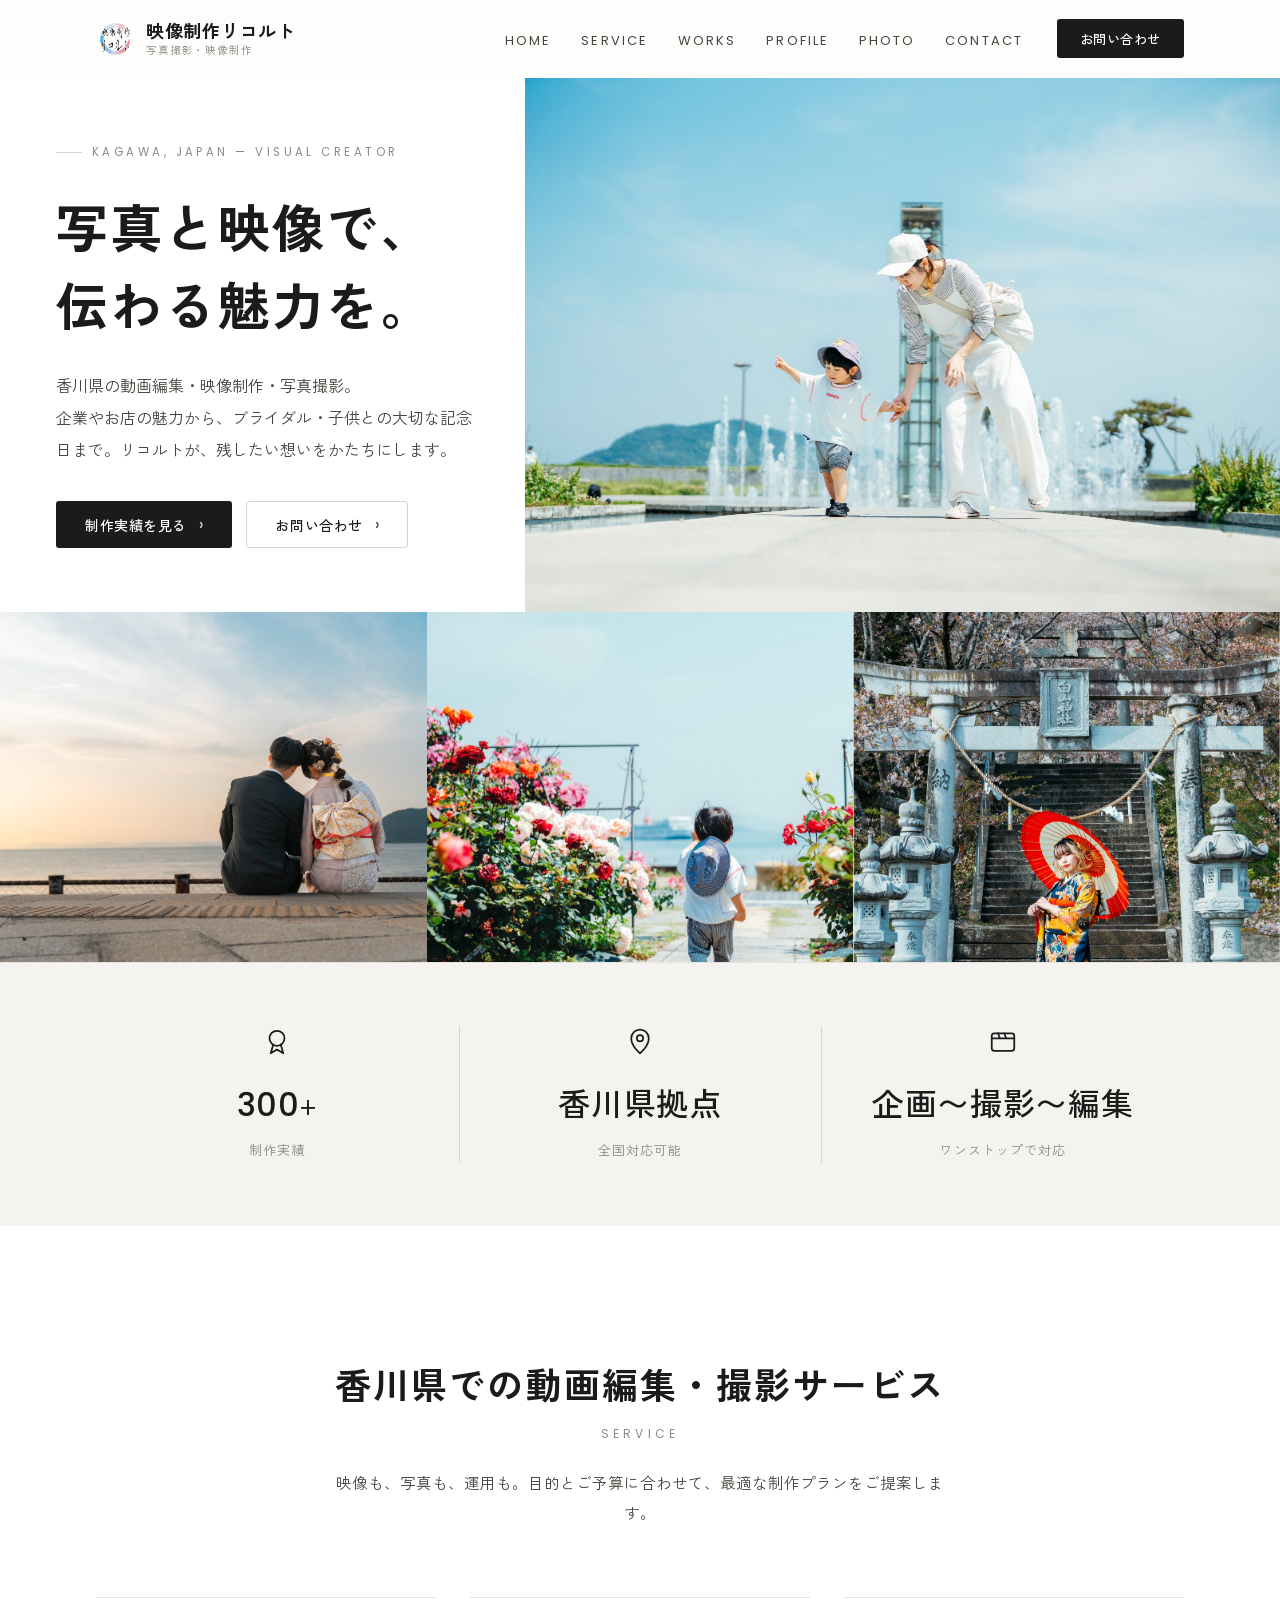
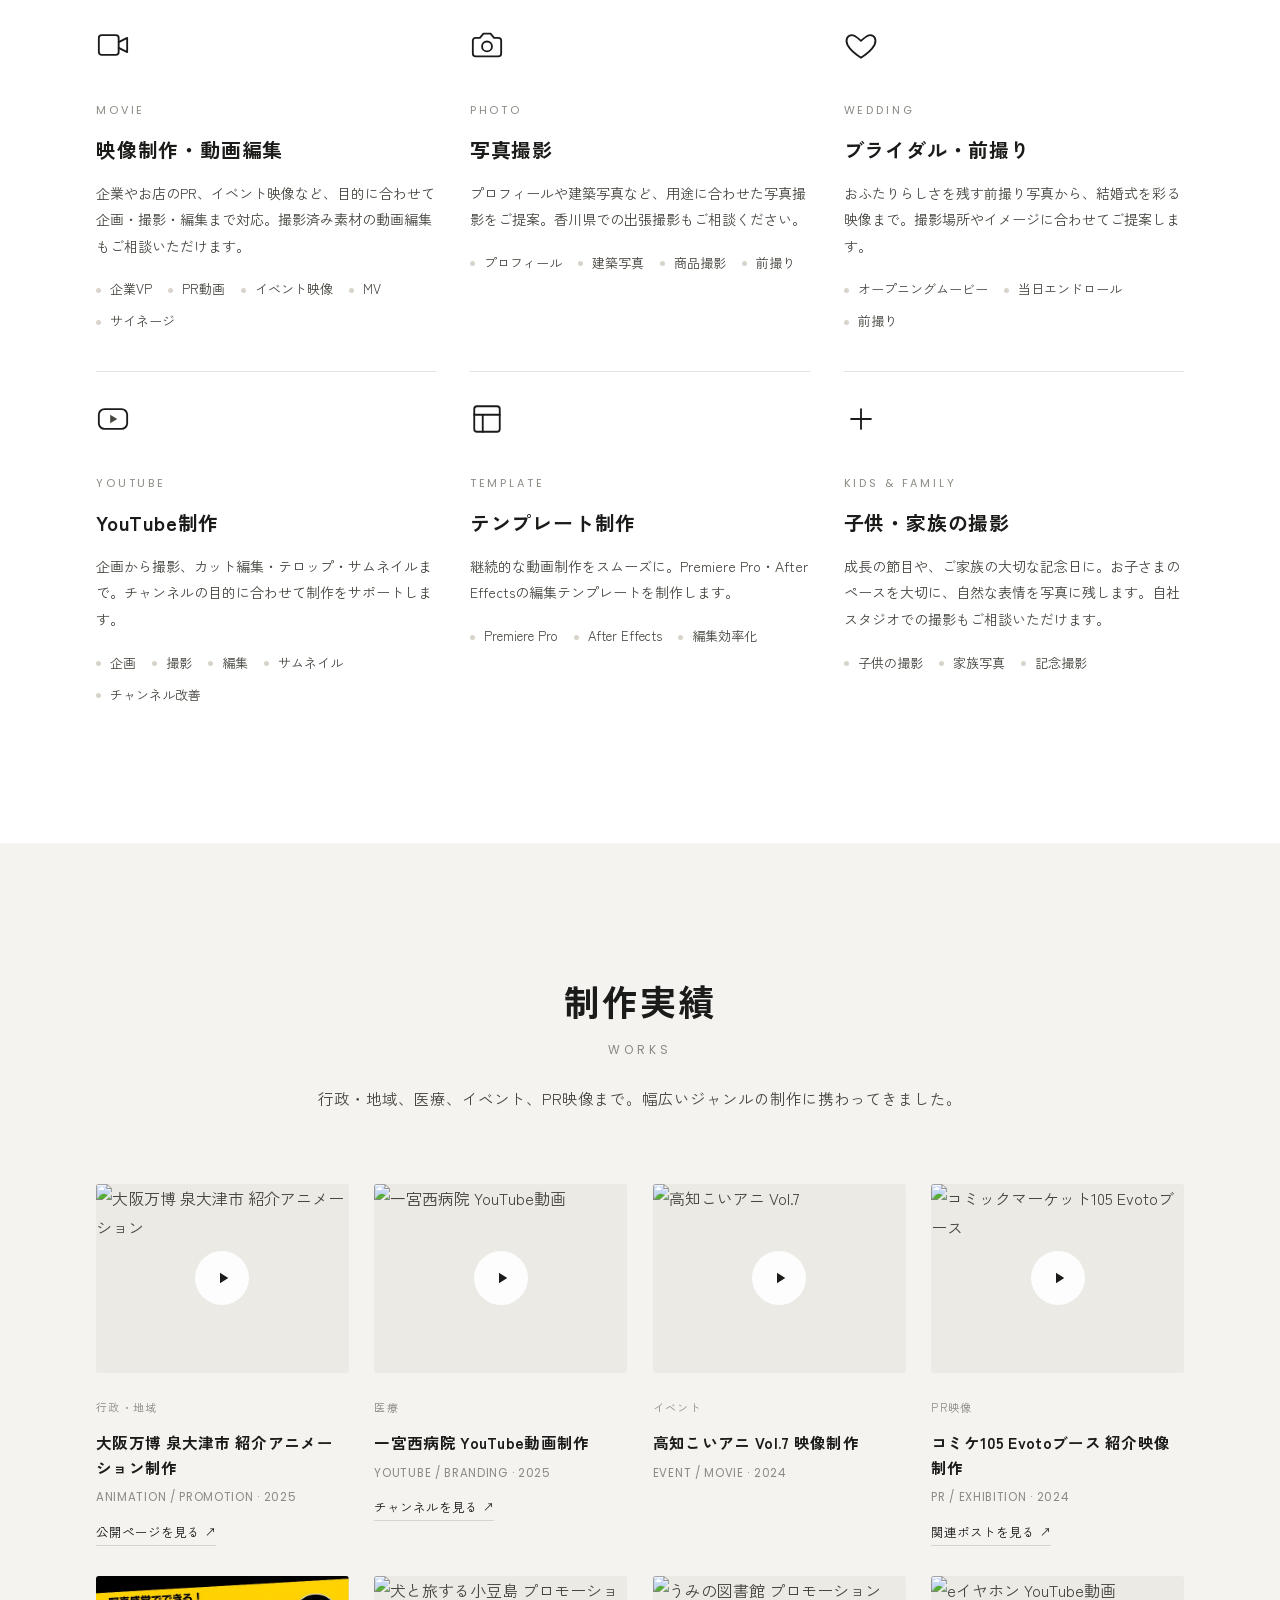
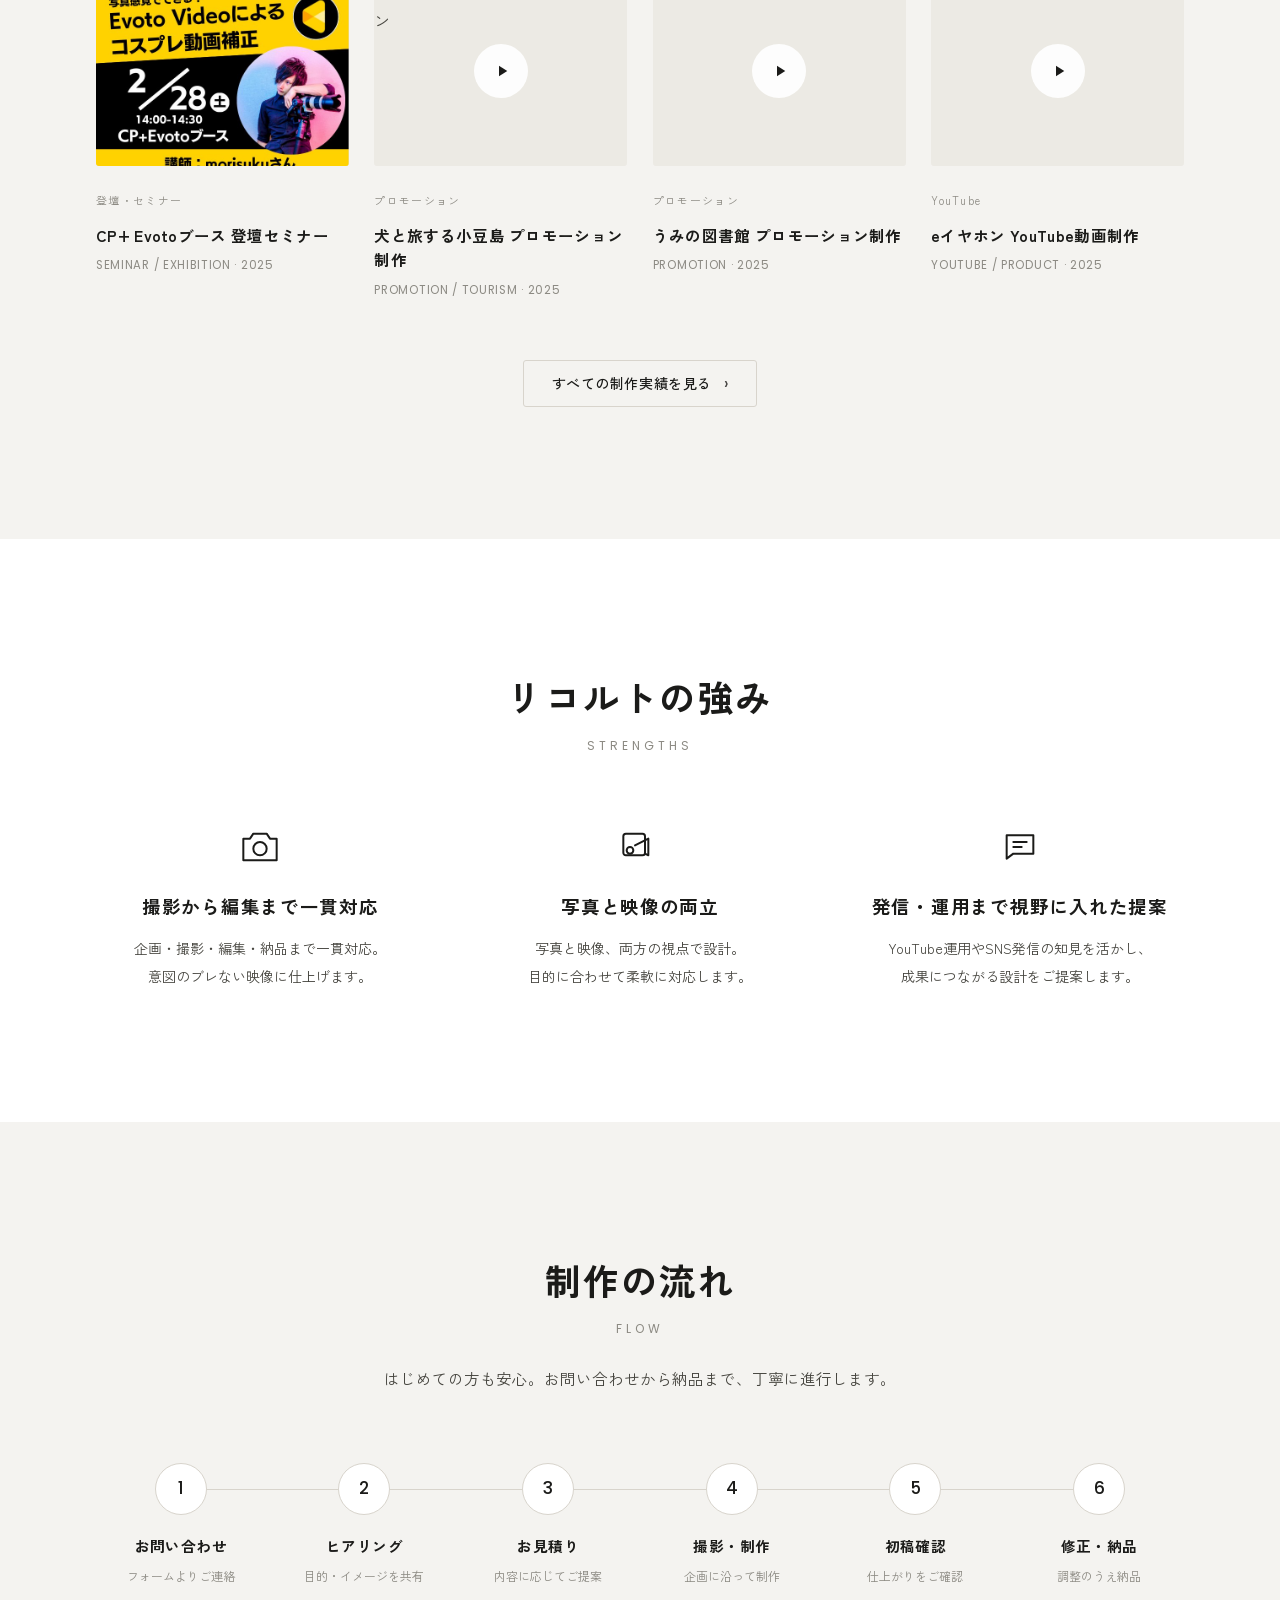
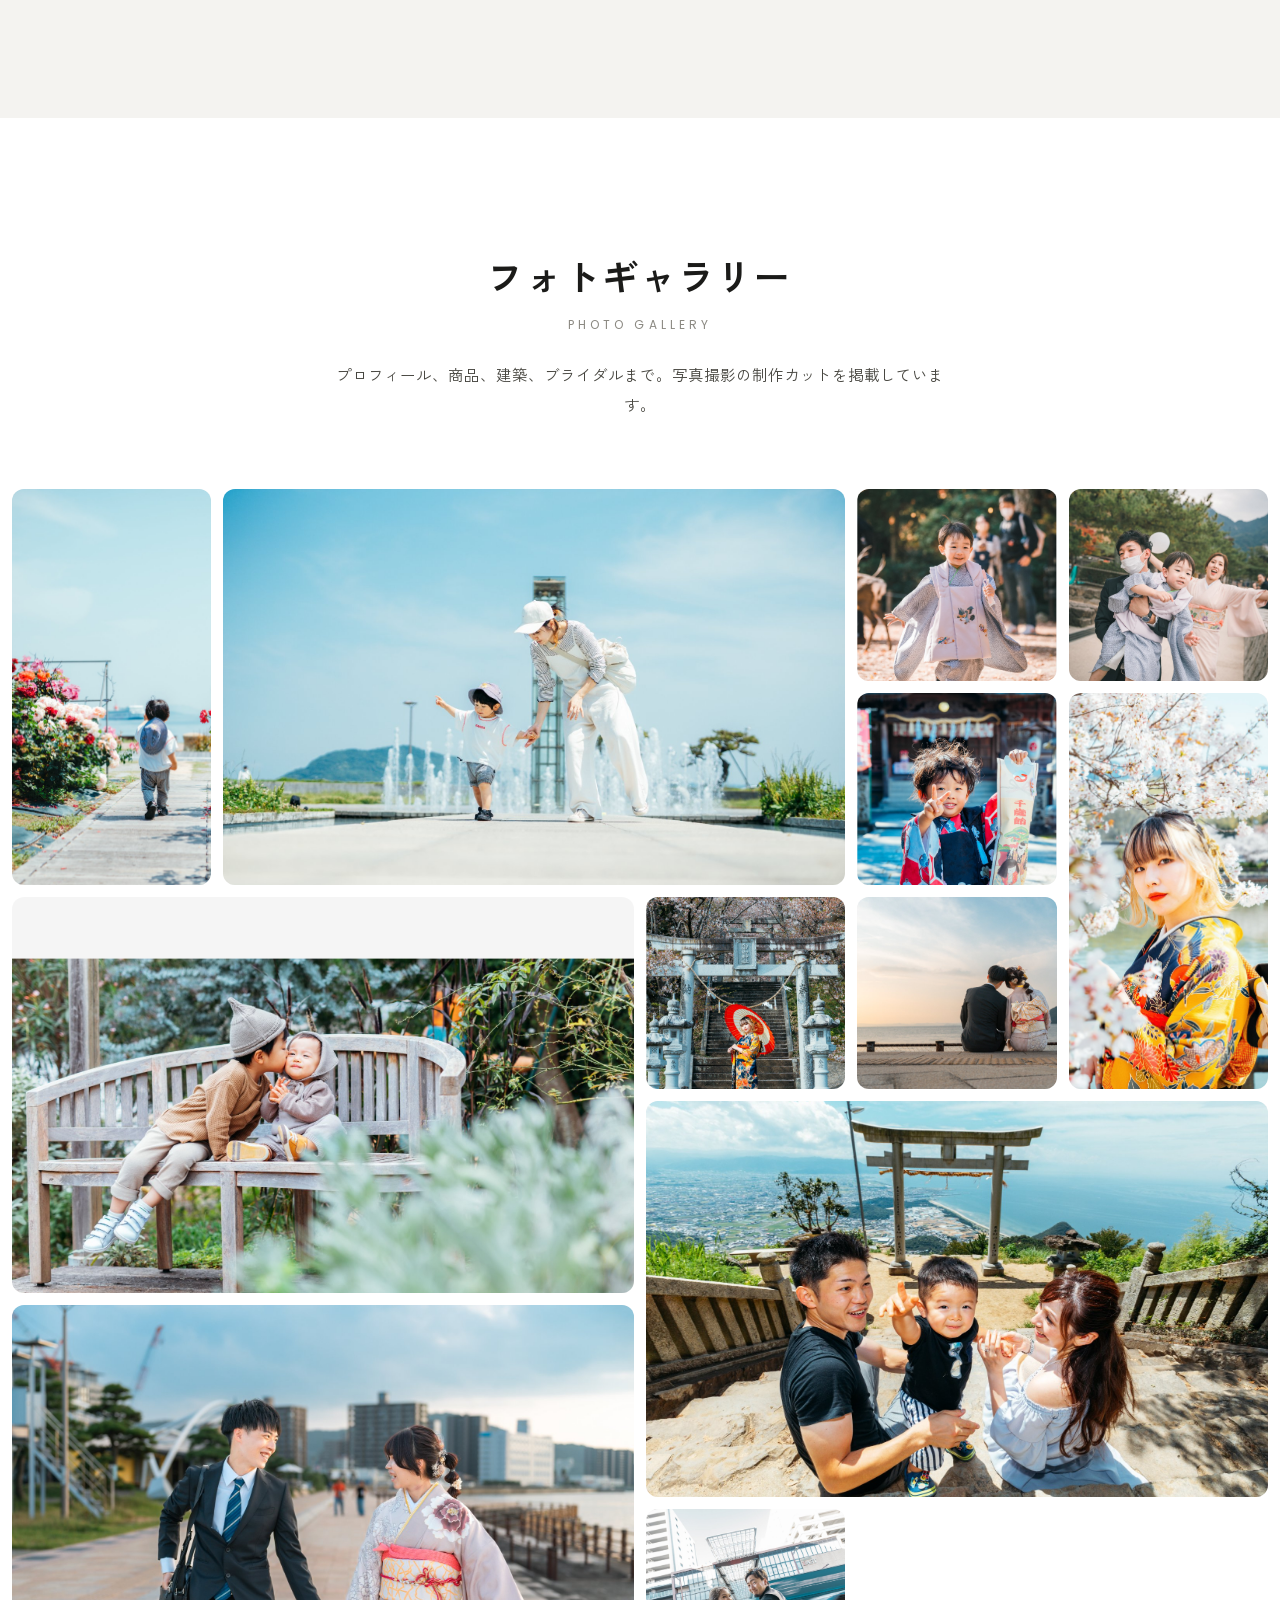
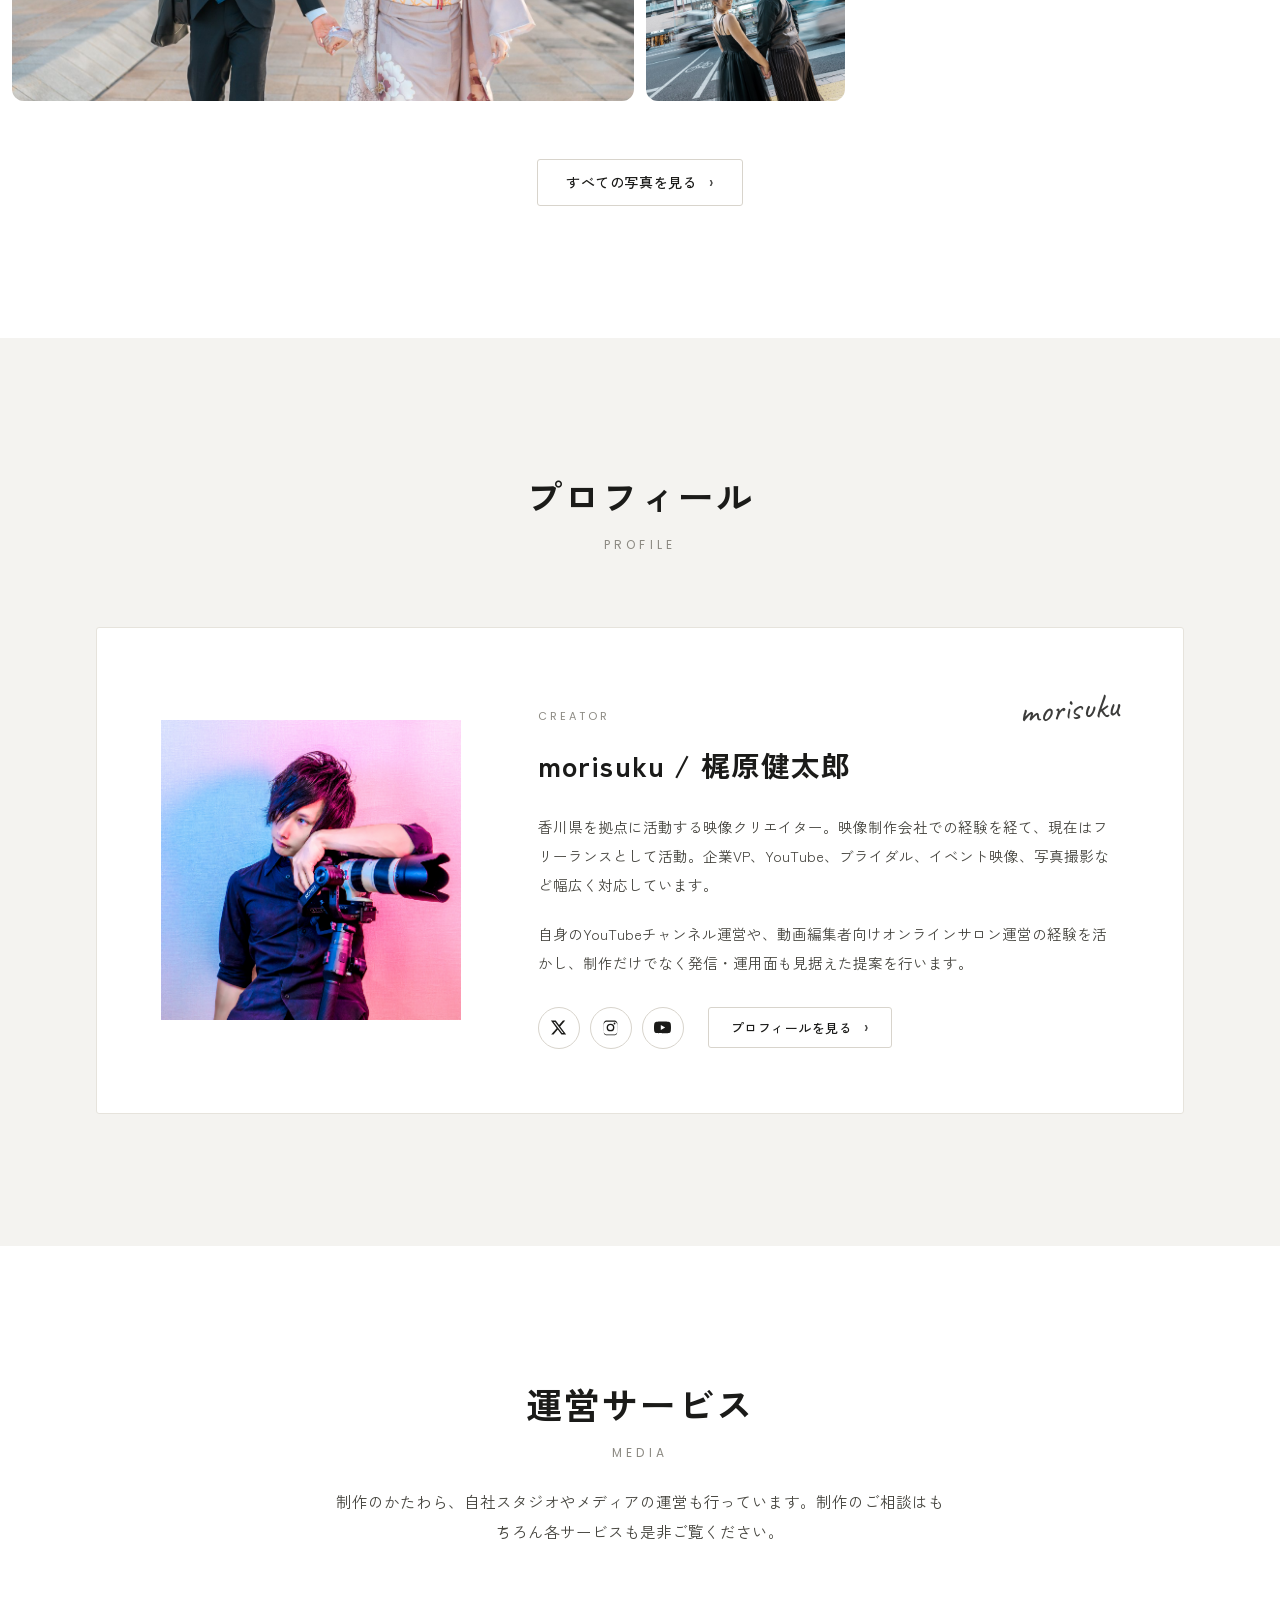
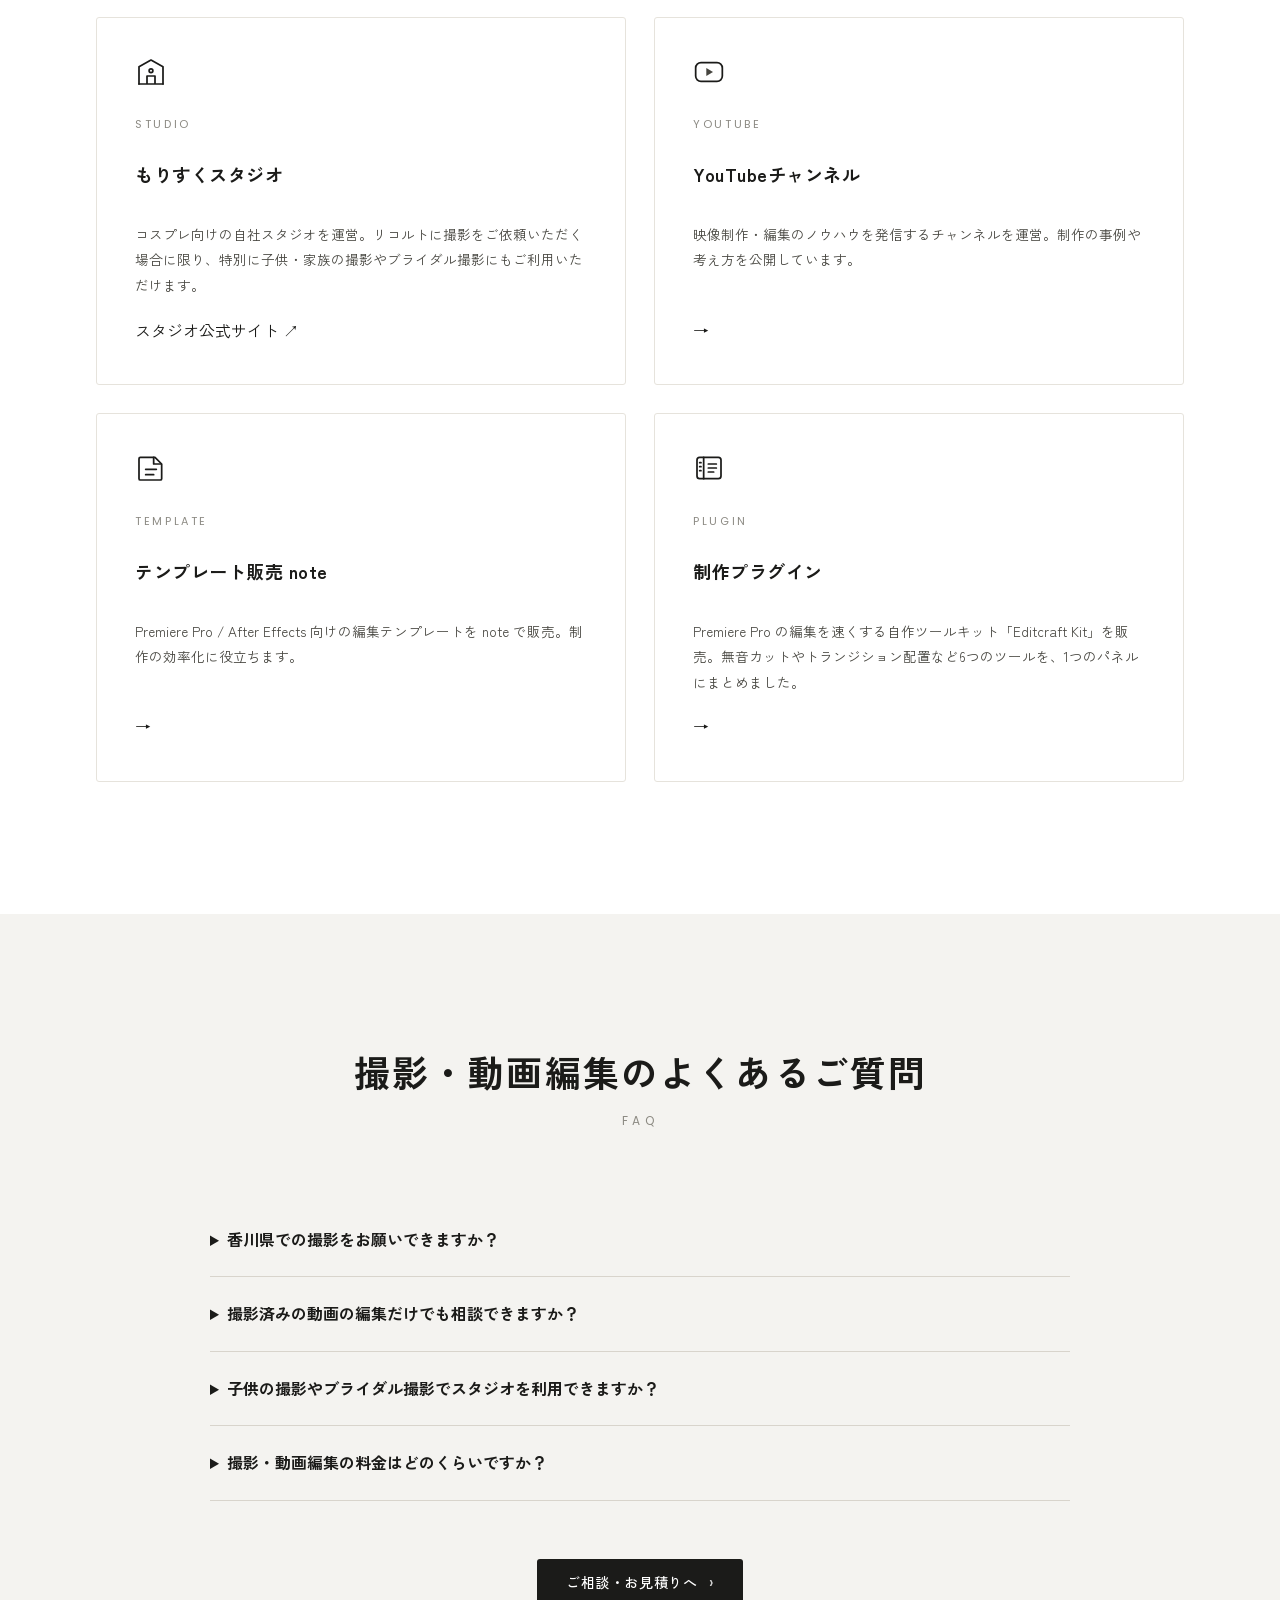
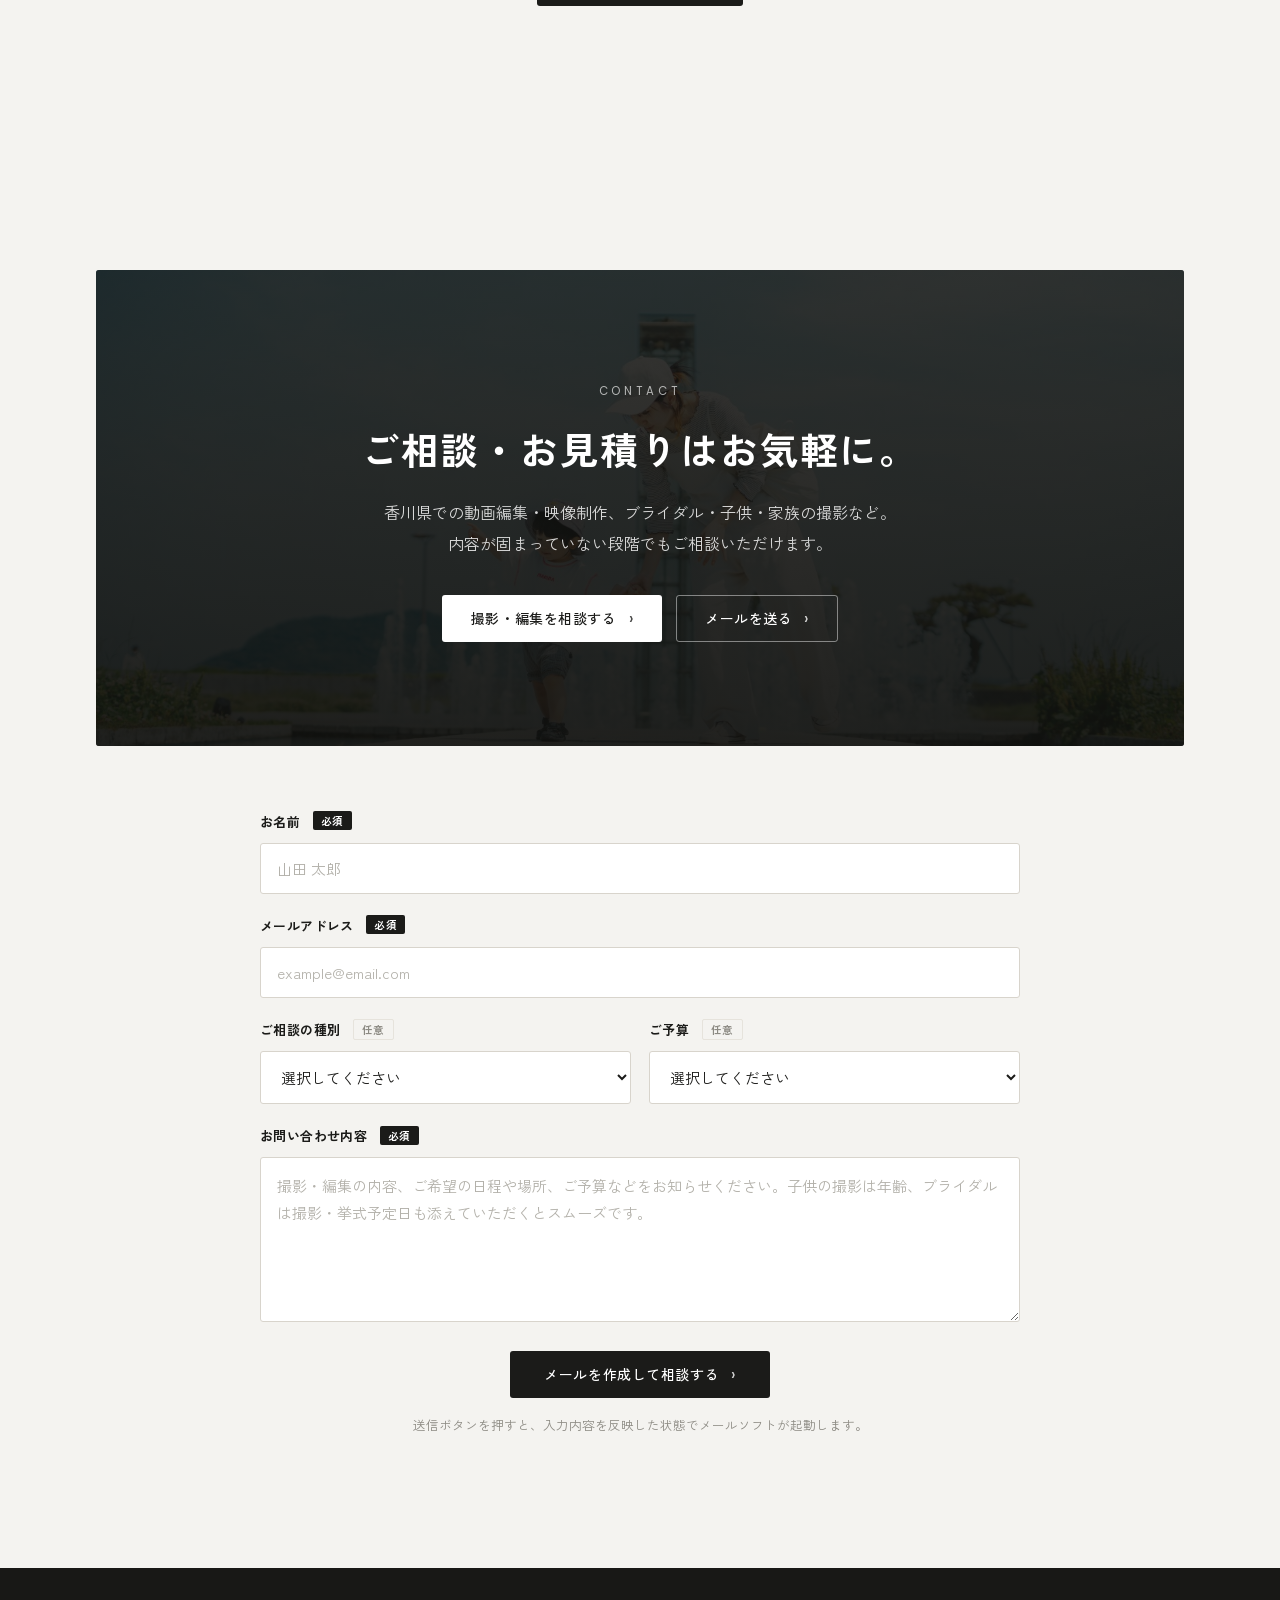
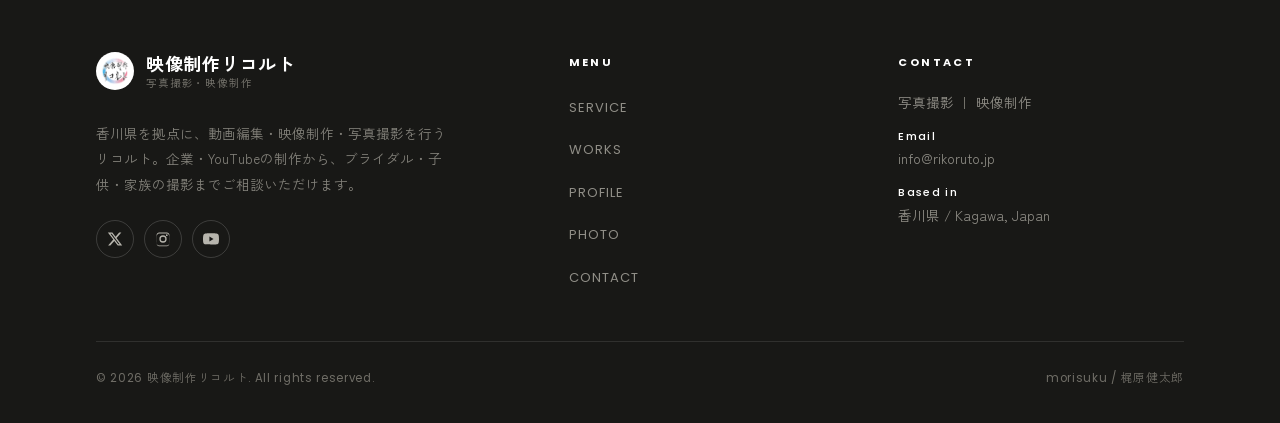
==== commit 3a93c3dd: "制作プラグインのページを追加" ====
--- a/index.html
+++ b/index.html
@@ -1,632 +1,639 @@
-<!DOCTYPE html>
-<html lang="ja">
-<head>
-<meta charset="UTF-8" />
-<meta name="viewport" content="width=device-width, initial-scale=1.0" />
-<title>香川県の動画編集・映像制作・写真撮影｜映像制作リコルト</title>
-<meta name="description" content="香川県で動画編集・映像制作・写真撮影ならリコルト。企業PR・YouTubeの撮影編集から、ブライダル・前撮り、子供・家族の記念撮影まで対応。リコルトへの撮影依頼では自社スタジオも利用可能です。ご相談・お見積りを承ります。" />
-<link rel="canonical" href="https://rikoruto.jp/" />
-<meta property="og:type" content="website" />
-<meta property="og:locale" content="ja_JP" />
-<meta property="og:site_name" content="映像制作リコルト" />
-<meta property="og:title" content="香川県の動画編集・映像制作・写真撮影｜映像制作リコルト" />
-<meta property="og:description" content="企業PR・YouTubeの撮影編集、ブライダル・前撮り、子供・家族の記念撮影まで。香川県の映像制作リコルトへご相談ください。" />
-<meta property="og:url" content="https://rikoruto.jp/" />
-<meta property="og:image" content="https://rikoruto.jp/images/gallery/02.jpg" />
-<meta name="twitter:card" content="summary_large_image" />
-<script type="application/ld+json">
-{"@context":"https://schema.org","@type":"Organization","@id":"https://rikoruto.jp/#organization","name":"映像制作リコルト","url":"https://rikoruto.jp/","logo":"https://rikoruto.jp/images/logo.png","email":"info@rikoruto.jp","areaServed":{"@type":"AdministrativeArea","name":"香川県"},"description":"香川県を拠点に動画編集・映像制作・写真撮影、ブライダル・子供の撮影に対応。","sameAs":["https://www.youtube.com/@morisuku","https://www.instagram.com/rikoruto/","https://x.com/morisuku_kazi"],"hasOfferCatalog":{"@type":"OfferCatalog","name":"制作・撮影サービス","itemListElement":[{"@type":"Offer","itemOffered":{"@type":"Service","name":"動画編集・映像制作"}},{"@type":"Offer","itemOffered":{"@type":"Service","name":"ブライダル・前撮り撮影"}},{"@type":"Offer","itemOffered":{"@type":"Service","name":"子供・家族の写真撮影"}}]}}
-</script>
-<link rel="preconnect" href="https://fonts.googleapis.com" />
-<link rel="preconnect" href="https://fonts.gstatic.com" crossorigin />
-<link href="https://fonts.googleapis.com/css2?family=Poppins:wght@300;400;500;600&family=Zen+Kaku+Gothic+New:wght@400;500;700;900&family=Noto+Sans+JP:wght@400;500;700&family=Caveat:wght@500;600&display=swap" rel="stylesheet" />
-<link rel="stylesheet" href="css/styles.css" />
-<script src="image-slot.js"></script>
-</head>
-<body class="">
-
-<!-- ============ HEADER ============ -->
-<header class="header" id="header">
-  <div class="wrap">
-    <a href="#home" class="logo" aria-label="リコルト ホーム">
-      <img src="images/logo.png" class="logo-mark" alt="映像制作 リコルト" />
-      <span class="logo-tx">
-        <span class="word">映像制作リコルト</span>
-        <span class="word-jp">写真撮影・映像制作</span>
-      </span>
-    </a>
-    <nav class="nav" aria-label="メインナビゲーション">
-      <ul class="nav-links" id="navLinks">
-        <li><a href="#home">HOME</a></li>
-        <li><a href="#service">SERVICE</a></li>
-        <li><a href="#works">WORKS</a></li>
-        <li><a href="#profile">PROFILE</a></li>
-        <li><a href="#photo">PHOTO</a></li>
-        <li><a href="#contact">CONTACT</a></li>
-        <li class="mobile-cta"><a href="#contact" class="btn btn-dark btn-sm">お問い合わせ</a></li>
-      </ul>
-      <a href="#contact" class="btn btn-dark btn-sm">お問い合わせ</a>
-      <button class="nav-toggle" id="navToggle" aria-label="メニューを開く" aria-expanded="false"><span></span></button>
-    </nav>
-  </div>
-</header>
-
-<main>
-
-<!-- ============ HERO ============ -->
-<section class="hero" id="home">
-  <div class="hero-top">
-    <div class="hero-card">
-      <span class="hero-eyebrow reveal">Kagawa, Japan — Visual Creator</span>
-      <h1 class="reveal" data-d="1">写真と映像で、<br />伝わる魅力を。</h1>
-      <p class="hero-sub reveal" data-d="2">香川県の動画編集・映像制作・写真撮影。<br />企業やお店の魅力から、ブライダル・子供との大切な記念日まで。リコルトが、残したい想いをかたちにします。</p>
-      <div class="hero-actions reveal" data-d="3">
-        <a href="#works" class="btn btn-dark">制作実績を見る<span class="arr">›</span></a>
-        <a href="#contact" class="btn btn-line">お問い合わせ<span class="arr">›</span></a>
-      </div>
-    </div>
-    <div class="hero-shot reveal" data-d="1">
-      <image-slot id="hero-main" shape="rect" src="images/gallery/02.jpg" placeholder="メインビジュアル（横長）" fit="cover"></image-slot>
-    </div>
-  </div>
-  <div class="hero-strip">
-    <div class="cell reveal"><image-slot id="hero-strip-1" shape="rect" src="images/gallery/09.jpg" placeholder="写真" fit="cover"></image-slot></div>
-    <div class="cell reveal" data-d="1"><image-slot id="hero-strip-2" shape="rect" src="images/gallery/01.jpg" placeholder="写真" fit="cover"></image-slot></div>
-    <div class="cell reveal" data-d="2"><image-slot id="hero-strip-3" shape="rect" src="images/gallery/11.jpg" placeholder="写真" fit="cover"></image-slot></div>
-  </div>
-</section>
-
-<!-- ============ STATS ============ -->
-<section class="stats">
-  <div class="wrap">
-    <div class="stat-item reveal">
-      <div class="stat-ico"><svg viewBox="0 0 24 24" stroke-linecap="round" stroke-linejoin="round"><circle cx="12" cy="9" r="6"/><path d="m9 14-2 7 5-3 5 3-2-7"/></svg></div>
-      <div class="n">300<span class="jp">+</span></div>
-      <div class="l">制作実績</div>
-    </div>
-    <div class="stat-item reveal" data-d="1">
-      <div class="stat-ico"><svg viewBox="0 0 24 24" stroke-linecap="round" stroke-linejoin="round"><path d="M12 21s7-5.5 7-12a7 7 0 1 0-14 0c0 6.5 7 12 7 12Z"/><circle cx="12" cy="9" r="2.5"/></svg></div>
-      <div class="n">香川県拠点</div>
-      <div class="l">全国対応可能</div>
-    </div>
-    <div class="stat-item reveal" data-d="2">
-      <div class="stat-ico"><svg viewBox="0 0 24 24" stroke-linecap="round" stroke-linejoin="round"><rect x="3" y="5" width="18" height="14" rx="2"/><path d="M3 9h18M8 5l1.5 4M13 5l1.5 4"/></svg></div>
-      <div class="n">企画〜撮影〜編集</div>
-      <div class="l">ワンストップで対応</div>
-    </div>
-  </div>
-</section>
-
-<!-- ============ SERVICE ============ -->
-<section class="section" id="service">
-  <div class="wrap">
-    <div class="section-head reveal">
-      <h2>香川県での動画編集・撮影サービス</h2>
-      <span class="en">Service</span>
-      <p>映像も、写真も、運用も。目的とご予算に合わせて、最適な制作プランをご提案します。</p>
-    </div>
-    <div class="service-grid">
-      <article class="svc reveal" data-d="1">
-        <div class="svc-ico"><svg viewBox="0 0 24 24" fill="none" stroke-width="1.3" stroke-linecap="round" stroke-linejoin="round"><rect x="2" y="5" width="14" height="14" rx="2"/><path d="m16 10 6-3v10l-6-3"/></svg></div>
-        <span class="en">Movie</span>
-        <h3>映像制作・動画編集</h3>
-        <p class="svc-description">企業やお店のPR、イベント映像など、目的に合わせて企画・撮影・編集まで対応。撮影済み素材の動画編集もご相談いただけます。</p>
-        <ul class="svc-tags"><li>企業VP</li><li>PR動画</li><li>イベント映像</li><li>MV</li><li>サイネージ</li></ul>
-      </article>
-      <article class="svc reveal" data-d="2">
-        <div class="svc-ico"><svg viewBox="0 0 24 24" fill="none" stroke-width="1.3" stroke-linecap="round" stroke-linejoin="round"><path d="M14.5 4h-5L7 7H4a2 2 0 0 0-2 2v9a2 2 0 0 0 2 2h16a2 2 0 0 0 2-2V9a2 2 0 0 0-2-2h-3l-2.5-3Z"/><circle cx="12" cy="13" r="3.5"/></svg></div>
-        <span class="en">Photo</span>
-        <h3>写真撮影</h3>
-        <p class="svc-description">プロフィールや建築写真など、用途に合わせた写真撮影をご提案。香川県での出張撮影もご相談ください。</p>
-        <ul class="svc-tags"><li>プロフィール</li><li>建築写真</li><li>商品撮影</li><li>前撮り</li></ul>
-      </article>
-      <article class="svc reveal" data-d="3">
-        <div class="svc-ico"><svg viewBox="0 0 24 24" fill="none" stroke-width="1.3" stroke-linecap="round" stroke-linejoin="round"><path d="M12 21s-7-4.5-9.5-9C.8 8.5 2.3 5 5.5 5 7.7 5 9 6.5 12 9c3-2.5 4.3-4 6.5-4 3.2 0 4.7 3.5 3 7-2.5 4.5-9.5 9-9.5 9Z"/></svg></div>
-        <span class="en">Wedding</span>
-        <h3>ブライダル・前撮り</h3>
-        <p class="svc-description">おふたりらしさを残す前撮り写真から、結婚式を彩る映像まで。撮影場所やイメージに合わせてご提案します。</p>
-        <ul class="svc-tags"><li>オープニングムービー</li><li>当日エンドロール</li><li>前撮り</li></ul>
-      </article>
-      <article class="svc reveal" data-d="1">
-        <div class="svc-ico"><svg viewBox="0 0 24 24" fill="none" stroke-width="1.3" stroke-linecap="round" stroke-linejoin="round"><rect x="2" y="5" width="20" height="14" rx="4"/><path d="m10 9 5 3-5 3z" fill="currentColor" stroke="none"/></svg></div>
-        <span class="en">YouTube</span>
-        <h3>YouTube制作</h3>
-        <p class="svc-description">企画から撮影、カット編集・テロップ・サムネイルまで。チャンネルの目的に合わせて制作をサポートします。</p>
-        <ul class="svc-tags"><li>企画</li><li>撮影</li><li>編集</li><li>サムネイル</li><li>チャンネル改善</li></ul>
-      </article>
-      <article class="svc reveal" data-d="2">
-        <div class="svc-ico"><svg viewBox="0 0 24 24" fill="none" stroke-width="1.3" stroke-linecap="round" stroke-linejoin="round"><rect x="3" y="3" width="18" height="18" rx="2"/><path d="M3 9h18M9 21V9"/></svg></div>
-        <span class="en">Template</span>
-        <h3>テンプレート制作</h3>
-        <p class="svc-description">継続的な動画制作をスムーズに。Premiere Pro・After Effectsの編集テンプレートを制作します。</p>
-        <ul class="svc-tags"><li>Premiere Pro</li><li>After Effects</li><li>編集効率化</li></ul>
-      </article>
-      <article class="svc reveal" data-d="3">
-        <div class="svc-ico"><svg viewBox="0 0 24 24" fill="none" stroke-width="1.3" stroke-linecap="round" stroke-linejoin="round"><path d="M12 5v14M5 12h14"/></svg></div>
-        <span class="en">Kids &amp; Family</span>
-        <h3>子供・家族の撮影</h3>
-        <p class="svc-description">成長の節目や、ご家族の大切な記念日に。お子さまのペースを大切に、自然な表情を写真に残します。自社スタジオでの撮影もご相談いただけます。</p>
-        <ul class="svc-tags"><li>子供の撮影</li><li>家族写真</li><li>記念撮影</li></ul>
-      </article>
-    </div>
-  </div>
-</section>
-
-<!-- ============ WORKS ============ -->
-<section class="section section-paper" id="works">
-  <div class="wrap">
-    <div class="section-head reveal">
-      <h2>制作実績</h2>
-      <span class="en">Works</span>
-      <p class="oneline">行政・地域、医療、イベント、PR映像まで。幅広いジャンルの制作に携わってきました。</p>
-    </div>
-    <div class="works-grid">
-      <article class="work reveal" data-d="1">
-        <div class="work-media yt" data-yt="RLcdb9c0VTw">
-          <img class="yt-thumb" src="https://i.ytimg.com/vi/RLcdb9c0VTw/maxresdefault.jpg" alt="大阪万博 泉大津市 紹介アニメーション" loading="lazy" onerror="this.onerror=null;this.src='https://i.ytimg.com/vi/RLcdb9c0VTw/hqdefault.jpg'" />
-          <button class="yt-play" type="button" aria-label="動画を再生"><svg viewBox="0 0 24 24"><path d="M8 5v14l11-7z"/></svg></button>
-        </div>
-        <div class="work-body">
-          <span class="work-cat jp">行政・地域</span>
-          <h3>大阪万博 泉大津市 紹介アニメーション制作</h3>
-          <div class="work-meta">ANIMATION / PROMOTION · 2025</div>
-          <a class="work-link" href="https://www.city.izumiotsu.lg.jp/kakuka/koushitsu/senryaku/expo2025/14432.html" target="_blank" rel="noopener">公開ページを見る<span class="ext">↗</span></a>
-        </div>
-      </article>
-      <article class="work reveal" data-d="2">
-        <div class="work-media yt" data-yt="Ny3cfQ1E3Dc">
-          <img class="yt-thumb" src="https://i.ytimg.com/vi/Ny3cfQ1E3Dc/maxresdefault.jpg" alt="一宮西病院 YouTube動画" loading="lazy" onerror="this.onerror=null;this.src='https://i.ytimg.com/vi/Ny3cfQ1E3Dc/hqdefault.jpg'" />
-          <button class="yt-play" type="button" aria-label="動画を再生"><svg viewBox="0 0 24 24"><path d="M8 5v14l11-7z"/></svg></button>
-        </div>
-        <div class="work-body">
-          <span class="work-cat jp">医療</span>
-          <h3>一宮西病院 YouTube動画制作</h3>
-          <div class="work-meta">YOUTUBE / BRANDING · 2025</div>
-          <a class="work-link" href="https://www.youtube.com/@ichinomiya-nishi/featured" target="_blank" rel="noopener">チャンネルを見る<span class="ext">↗</span></a>
-        </div>
-      </article>
-      <article class="work reveal" data-d="3">
-        <div class="work-media yt" data-yt="2dkbLCPNP8c">
-          <img class="yt-thumb" src="https://i.ytimg.com/vi/2dkbLCPNP8c/maxresdefault.jpg" alt="高知こいアニ Vol.7" loading="lazy" onerror="this.onerror=null;this.src='https://i.ytimg.com/vi/2dkbLCPNP8c/hqdefault.jpg'" />
-          <button class="yt-play" type="button" aria-label="動画を再生"><svg viewBox="0 0 24 24"><path d="M8 5v14l11-7z"/></svg></button>
-        </div>
-        <div class="work-body">
-          <span class="work-cat jp">イベント</span>
-          <h3>高知こいアニ Vol.7 映像制作</h3>
-          <div class="work-meta">EVENT / MOVIE · 2024</div>
-        </div>
-      </article>
-      <article class="work reveal" data-d="4">
-        <div class="work-media yt" data-yt="486tHIO9PJw">
-          <img class="yt-thumb" src="https://i.ytimg.com/vi/486tHIO9PJw/maxresdefault.jpg" alt="コミックマーケット105 Evotoブース" loading="lazy" onerror="this.onerror=null;this.src='https://i.ytimg.com/vi/486tHIO9PJw/hqdefault.jpg'" />
-          <button class="yt-play" type="button" aria-label="動画を再生"><svg viewBox="0 0 24 24"><path d="M8 5v14l11-7z"/></svg></button>
-        </div>
-        <div class="work-body">
-          <span class="work-cat jp">PR映像</span>
-          <h3>コミケ105 Evotoブース 紹介映像制作</h3>
-          <div class="work-meta">PR / EXHIBITION · 2024</div>
-          <a class="work-link" href="https://x.com/AIEvoto/status/1872885415201665027" target="_blank" rel="noopener">関連ポストを見る<span class="ext">↗</span></a>
-        </div>
-      </article>
-      <article class="work reveal" data-d="1">
-        <div class="work-media"><image-slot id="work-5" shape="rect" fit="cover" src="images/cp_evoto.png" placeholder="実績サムネイル 4:3"></image-slot></div>
-        <div class="work-body">
-          <span class="work-cat jp">登壇・セミナー</span>
-          <h3>CP+ Evotoブース 登壇セミナー</h3>
-          <div class="work-meta">SEMINAR / EXHIBITION · 2025</div>
-        </div>
-      </article>
-      <article class="work reveal" data-d="2">
-        <div class="work-media yt" data-yt="2ODD6htive8">
-          <img class="yt-thumb" src="https://i.ytimg.com/vi/2ODD6htive8/maxresdefault.jpg" alt="犬と旅する小豆島 プロモーション" loading="lazy" onerror="this.onerror=null;this.src='https://i.ytimg.com/vi/2ODD6htive8/hqdefault.jpg'" />
-          <button class="yt-play" type="button" aria-label="動画を再生"><svg viewBox="0 0 24 24"><path d="M8 5v14l11-7z"/></svg></button>
-        </div>
-        <div class="work-body">
-          <span class="work-cat jp">プロモーション</span>
-          <h3>犬と旅する小豆島 プロモーション制作</h3>
-          <div class="work-meta">PROMOTION / TOURISM · 2025</div>
-        </div>
-      </article>
-      <article class="work reveal" data-d="3">
-        <div class="work-media yt" data-yt="x1jNU0t3Cgc">
-          <img class="yt-thumb" src="https://i.ytimg.com/vi/x1jNU0t3Cgc/maxresdefault.jpg" alt="うみの図書館 プロモーション" loading="lazy" onerror="this.onerror=null;this.src='https://i.ytimg.com/vi/x1jNU0t3Cgc/hqdefault.jpg'" />
-          <button class="yt-play" type="button" aria-label="動画を再生"><svg viewBox="0 0 24 24"><path d="M8 5v14l11-7z"/></svg></button>
-        </div>
-        <div class="work-body">
-          <span class="work-cat jp">プロモーション</span>
-          <h3>うみの図書館 プロモーション制作</h3>
-          <div class="work-meta">PROMOTION · 2025</div>
-        </div>
-      </article>
-      <article class="work reveal" data-d="4">
-        <div class="work-media yt" data-yt="6k8JuE8xNlg">
-          <img class="yt-thumb" src="https://i.ytimg.com/vi/6k8JuE8xNlg/maxresdefault.jpg" alt="eイヤホン YouTube動画" loading="lazy" onerror="this.onerror=null;this.src='https://i.ytimg.com/vi/6k8JuE8xNlg/hqdefault.jpg'" />
-          <button class="yt-play" type="button" aria-label="動画を再生"><svg viewBox="0 0 24 24"><path d="M8 5v14l11-7z"/></svg></button>
-        </div>
-        <div class="work-body">
-          <span class="work-cat jp">YouTube</span>
-          <h3>eイヤホン YouTube動画制作</h3>
-          <div class="work-meta">YOUTUBE / PRODUCT · 2025</div>
-        </div>
-      </article>
-    </div>
-    <div class="center-btn">
-      <a href="https://www.youtube.com/@morisuku" target="_blank" rel="noopener" class="btn btn-line">すべての制作実績を見る<span class="arr">›</span></a>
-    </div>
-  </div>
-</section>
-
-<!-- ============ STRENGTHS ============ -->
-<section class="section" id="feature">
-  <div class="wrap">
-    <div class="section-head reveal">
-      <h2>リコルトの強み</h2>
-      <span class="en">Strengths</span>
-    </div>
-    <div class="strengths">
-      <div class="strength reveal" data-d="1">
-        <div class="strength-ico"><svg viewBox="0 0 24 24" fill="none" stroke-width="1.2" stroke-linecap="round" stroke-linejoin="round"><path d="M2 7h4l2-3h8l2 3h4v13H2z"/><circle cx="12" cy="13" r="4"/></svg></div>
-        <h3>撮影から編集まで一貫対応</h3>
-        <p>企画・撮影・編集・納品まで一貫対応。<br />意図のブレない映像に仕上げます。</p>
-      </div>
-      <div class="strength reveal" data-d="2">
-        <div class="strength-ico"><svg viewBox="0 0 24 24" fill="none" stroke-width="1.2" stroke-linecap="round" stroke-linejoin="round"><rect x="2" y="4" width="13" height="13" rx="1.5"/><path d="M9 11l8-4v10l-2-1"/><circle cx="6" cy="14" r="2"/></svg></div>
-        <h3>写真と映像の両立</h3>
-        <p>写真と映像、両方の視点で設計。<br />目的に合わせて柔軟に対応します。</p>
-      </div>
-      <div class="strength reveal" data-d="3">
-        <div class="strength-ico"><svg viewBox="0 0 24 24" fill="none" stroke-width="1.2" stroke-linecap="round" stroke-linejoin="round"><path d="M4 5h16v11H8l-4 3z"/><path d="M8 9h8M8 12h5"/></svg></div>
-        <h3>発信・運用まで視野に入れた提案</h3>
-        <p>YouTube運用やSNS発信の知見を活かし、<br />成果につながる設計をご提案します。</p>
-      </div>
-    </div>
-  </div>
-</section>
-
-<!-- ============ FLOW ============ -->
-<section class="section section-paper" id="flow">
-  <div class="wrap">
-    <div class="section-head reveal">
-      <h2>制作の流れ</h2>
-      <span class="en">Flow</span>
-      <p>はじめての方も安心。お問い合わせから納品まで、丁寧に進行します。</p>
-    </div>
-    <div class="flow">
-      <div class="flow-step reveal" data-d="1"><div class="flow-num">1</div><h4>お問い合わせ</h4><p>フォームよりご連絡</p></div>
-      <div class="flow-step reveal" data-d="2"><div class="flow-num">2</div><h4>ヒアリング</h4><p>目的・イメージを共有</p></div>
-      <div class="flow-step reveal" data-d="3"><div class="flow-num">3</div><h4>お見積り</h4><p>内容に応じてご提案</p></div>
-      <div class="flow-step reveal" data-d="4"><div class="flow-num">4</div><h4>撮影・制作</h4><p>企画に沿って制作</p></div>
-      <div class="flow-step reveal" data-d="5"><div class="flow-num">5</div><h4>初稿確認</h4><p>仕上がりをご確認</p></div>
-      <div class="flow-step reveal" data-d="5"><div class="flow-num">6</div><h4>修正・納品</h4><p>調整のうえ納品</p></div>
-    </div>
-  </div>
-</section>
-
-<!-- ============ PHOTO ============ -->
-<section class="section" id="photo">
-  <div class="wrap">
-    <div class="section-head reveal">
-      <h2>フォトギャラリー</h2>
-      <span class="en">Photo Gallery</span>
-      <p>プロフィール、商品、建築、ブライダルまで。<br class="sp-only" />写真撮影の制作カットを掲載しています。</p>
-    </div>
-  </div>
-  <div class="photo-fullbleed">
-    <div class="photo-grid">
-      <div class="photo-cell tall reveal"><image-slot id="g-01" src="images/gallery/01.jpg" placeholder="作例"></image-slot></div>
-      <div class="photo-cell wide reveal"><image-slot id="g-02" src="images/gallery/02.jpg" placeholder="作例"></image-slot></div>
-      <div class="photo-cell reveal" data-d="1"><image-slot id="g-05" src="images/gallery/05.jpg" placeholder="作例"></image-slot></div>
-      <div class="photo-cell reveal" data-d="2"><image-slot id="g-06" src="images/gallery/06.jpg" placeholder="作例"></image-slot></div>
-      <div class="photo-cell wide reveal"><image-slot id="g-03" src="images/gallery/03.jpg" position="50% 68%" placeholder="作例"></image-slot></div>
-      <div class="photo-cell reveal" data-d="1"><image-slot id="g-07" src="images/gallery/07.jpg" placeholder="作例"></image-slot></div>
-      <div class="photo-cell tall reveal" data-d="2"><image-slot id="g-10" src="images/gallery/10.jpg" placeholder="作例"></image-slot></div>
-      <div class="photo-cell wide reveal"><image-slot id="g-04" src="images/gallery/04.jpg" placeholder="作例"></image-slot></div>
-      <div class="photo-cell reveal" data-d="1"><image-slot id="g-11" src="images/gallery/11.jpg" placeholder="作例"></image-slot></div>
-      <div class="photo-cell wide reveal" data-d="2"><image-slot id="g-08" src="images/gallery/08.jpg" placeholder="作例"></image-slot></div>
-      <div class="photo-cell reveal"><image-slot id="g-09" src="images/gallery/09.jpg" placeholder="作例"></image-slot></div>
-      <div class="photo-cell reveal" data-d="1"><image-slot id="g-12" src="images/gallery/12.jpg" placeholder="作例"></image-slot></div>
-    </div>
-  </div>
-  <div class="wrap">
-    <div class="center-btn">
-      <a href="https://www.instagram.com/rikoruto/" target="_blank" rel="noopener" class="btn btn-line">すべての写真を見る<span class="arr">›</span></a>
-    </div>
-  </div>
-</section>
-
-<!-- ============ PROFILE ============ -->
-<section class="section section-paper" id="profile">
-  <div class="wrap">
-    <div class="section-head reveal">
-      <h2>プロフィール</h2>
-      <span class="en">Profile</span>
-    </div>
-    <div class="profile reveal">
-      <div class="profile-photo">
-        <image-slot id="profile-photo" shape="rect" fit="cover" placeholder="プロフィール写真（正方形）" src="images/profile.jpg"></image-slot>
-      </div>
-      <div class="profile-body">
-        <div class="profile-head">
-          <div>
-            <span class="creator-en">Creator</span>
-            <h3>morisuku / 梶原健太郎</h3>
-          </div>
-          <span class="sign">morisuku</span>
-        </div>
-        <p>香川県を拠点に活動する映像クリエイター。映像制作会社での経験を経て、現在はフリーランスとして活動。企業VP、YouTube、ブライダル、イベント映像、写真撮影など幅広く対応しています。</p>
-        <p>自身のYouTubeチャンネル運営や、動画編集者向けオンラインサロン運営の経験を活かし、制作だけでなく発信・運用面も見据えた提案を行います。</p>
-        <div class="profile-foot">
-          <div class="socials">
-            <a href="https://x.com/morisuku_kazi" target="_blank" rel="noopener" aria-label="X (Twitter)"><svg viewBox="0 0 24 24"><path d="M18.244 2.25h3.308l-7.227 8.26 8.502 11.24H16.17l-5.214-6.817L4.99 21.75H1.68l7.73-8.835L1.254 2.25H8.08l4.713 6.231zm-1.161 17.52h1.833L7.084 4.126H5.117z"/></svg></a>
-            <a href="https://www.instagram.com/morisuku/" target="_blank" rel="noopener" aria-label="Instagram"><svg viewBox="0 0 24 24"><path d="M12 2.16c3.2 0 3.58.01 4.85.07 1.17.05 1.8.25 2.23.41.56.22.96.48 1.38.9.42.42.68.82.9 1.38.16.42.36 1.06.41 2.23.06 1.27.07 1.65.07 4.85s-.01 3.58-.07 4.85c-.05 1.17-.25 1.8-.41 2.23-.22.56-.48.96-.9 1.38-.42.42-.82.68-1.38.9-.42.16-1.06.36-2.23.41-1.27.06-1.65.07-4.85.07s-3.58-.01-4.85-.07c-1.17-.05-1.8-.25-2.23-.41a3.7 3.7 0 0 1-1.38-.9 3.7 3.7 0 0 1-.9-1.38c-.16-.42-.36-1.06-.41-2.23-.06-1.27-.07-1.65-.07-4.85s.01-3.58.07-4.85c.05-1.17.25-1.8.41-2.23.22-.56.48-.96.9-1.38.42-.42.82-.68 1.38-.9.42-.16 1.06-.36 2.23-.41C8.42 2.17 8.8 2.16 12 2.16zm0 1.62c-3.15 0-3.52.01-4.76.07-1.15.05-1.77.24-2.18.4-.55.22-.94.47-1.35.88-.41.41-.66.8-.88 1.35-.16.41-.35 1.03-.4 2.18-.06 1.24-.07 1.61-.07 4.76s.01 3.52.07 4.76c.05 1.15.24 1.77.4 2.18.22.55.47.94.88 1.35.41.41.8.66 1.35.88.41.16 1.03.35 2.18.4 1.24.06 1.61.07 4.76.07s3.52-.01 4.76-.07c1.15-.05 1.77-.24 2.18-.4.55-.22.94-.47 1.35-.88.41-.41.66-.8.88-1.35.16-.41.35-1.03.4-2.18.06-1.24.07-1.61.07-4.76s-.01-3.52-.07-4.76c-.05-1.15-.24-1.77-.4-2.18a3.6 3.6 0 0 0-.88-1.35 3.6 3.6 0 0 0-1.35-.88c-.41-.16-1.03-.35-2.18-.4-1.24-.06-1.61-.07-4.76-.07zm0 2.76a5.46 5.46 0 1 1 0 10.92 5.46 5.46 0 0 1 0-10.92zm0 9a3.54 3.54 0 1 0 0-7.08 3.54 3.54 0 0 0 0 7.08zm6.95-9.22a1.27 1.27 0 1 1-2.55 0 1.27 1.27 0 0 1 2.55 0z"/></svg></a>
-            <a href="https://www.youtube.com/@morisuku" target="_blank" rel="noopener" aria-label="YouTube"><svg viewBox="0 0 24 24"><path d="M23.5 6.2a3 3 0 0 0-2.11-2.13C19.5 3.55 12 3.55 12 3.55s-7.5 0-9.39.52A3 3 0 0 0 .5 6.2C0 8.1 0 12 0 12s0 3.9.5 5.8a3 3 0 0 0 2.11 2.13c1.89.52 9.39.52 9.39.52s7.5 0 9.39-.52a3 3 0 0 0 2.11-2.13C24 15.9 24 12 24 12s0-3.9-.5-5.8zM9.6 15.6V8.4l6.2 3.6z"/></svg></a>
-          </div>
-          <a href="https://note.com/morisuku" target="_blank" rel="noopener" class="btn btn-line btn-sm">プロフィールを見る<span class="arr">›</span></a>
-        </div>
-      </div>
-    </div>
-  </div>
-</section>
-
-<!-- ============ MEDIA / 運営サービス ============ -->
-<section class="section" id="media">
-  <div class="wrap">
-    <div class="section-head reveal">
-      <h2>運営サービス</h2>
-      <span class="en">Media</span>
-      <p>制作のかたわら、自社スタジオや<br class="sp-only" />メディアの運営も行っています。<br class="sp-only" /><br class="sp-only" />制作のご相談はもちろん<br class="sp-only" />各サービスも是非ご覧ください。</p>
-    </div>
-    <div class="media-grid">
-      <a href="https://morisuku-studio.com/" target="_blank" rel="noopener" class="media-card reveal" data-d="1">
-        <div class="media-ico"><svg viewBox="0 0 24 24" fill="none" stroke-width="1.3" stroke-linecap="round" stroke-linejoin="round"><path d="M3 21V8l9-5 9 5v13"/><path d="M3 21h18M9 21v-6h6v6"/><circle cx="12" cy="11" r="1.4"/></svg></div>
-        <span class="media-en">Studio</span>
-        <h3>もりすくスタジオ</h3>
-        <p>コスプレ向けの自社スタジオを運営。リコルトに撮影をご依頼いただく場合に限り、特別に子供・家族の撮影やブライダル撮影にもご利用いただけます。</p>
-        <span class="media-arr">スタジオ公式サイト ↗</span>
-      </a>
-      <a href="https://www.youtube.com/@morisuku" target="_blank" rel="noopener" class="media-card reveal" data-d="2">
-        <div class="media-ico"><svg viewBox="0 0 24 24" fill="none" stroke-width="1.3" stroke-linecap="round" stroke-linejoin="round"><rect x="2" y="5" width="20" height="14" rx="4"/><path d="m10 9 5 3-5 3z" fill="currentColor" stroke="none"/></svg></div>
-        <span class="media-en">YouTube</span>
-        <h3>YouTubeチャンネル</h3>
-        <p>映像制作・編集のノウハウを発信するチャンネルを運営。制作の事例や考え方を公開しています。</p>
-        <span class="media-arr">→</span>
-      </a>
-      <a href="https://note.com/morisuku" target="_blank" rel="noopener" class="media-card reveal" data-d="3">
-        <div class="media-ico"><svg viewBox="0 0 24 24" fill="none" stroke-width="1.3" stroke-linecap="round" stroke-linejoin="round"><path d="M4 4h11l5 5v11a1 1 0 0 1-1 1H4a1 1 0 0 1-1-1V5a1 1 0 0 1 1-1Z"/><path d="M14 4v5h5M8 13h8M8 17h6"/></svg></div>
-        <span class="media-en">Template</span>
-        <h3>テンプレート販売 note</h3>
-        <p>Premiere Pro / After Effects 向けの編集テンプレートを note で販売。制作の効率化に<span class="nowrap">役立ちます。</span></p>
-        <span class="media-arr">→</span>
-      </a>
-    </div>
-  </div>
-</section>
-
-<!-- ============ CONTACT ============ -->
-<section class="section section-paper" id="faq">
-  <div class="wrap">
-    <div class="section-head">
-      <h2>撮影・動画編集のよくあるご質問</h2>
-      <span class="en">FAQ</span>
-    </div>
-    <div class="faq-list">
-      <details><summary>香川県での撮影をお願いできますか？</summary><p>香川県を拠点に、映像・写真の撮影に対応しています。ご希望の場所と日程、撮影内容をお知らせください。出張の条件や費用は、お見積り時にご案内します。</p></details>
-      <details><summary>撮影済みの動画の編集だけでも相談できますか？</summary><p>動画編集のみのご相談も承ります。素材の長さ、完成動画の用途、ご希望の仕上がりと納期をお知らせください。</p></details>
-      <details><summary>子供の撮影やブライダル撮影でスタジオを利用できますか？</summary><p>はい。もりすくスタジオはコスプレ向けのスタジオですが、リコルトに撮影をご依頼いただく場合に限り、子供・家族の撮影やブライダル撮影にも特別にご利用いただけます。ご希望の日程・内容をリコルトへご相談ください。</p></details>
-      <details><summary>撮影・動画編集の料金はどのくらいですか？</summary><p>撮影内容や時間、編集量、納品形式に応じて個別にお見積りします。ご予算や内容が決まっていない段階でも、お気軽にご相談ください。</p></details>
-    </div>
-    <div class="center-btn"><a href="#contactForm" class="btn btn-dark">ご相談・お見積りへ<span class="arr">›</span></a></div>
-  </div>
-</section>
-
-<section class="section section-paper" id="contact">
-  <div class="wrap">
-    <div class="cta reveal">
-      <div class="cta-bg" style="background-image:url('images/gallery/02.jpg')"></div>
-      <div class="cta-inner">
-        <span class="en">Contact</span>
-        <h2>ご相談・お見積りは<br class="sp-only" />お気軽に。</h2>
-        <p>香川県での動画編集・映像制作、<br class="sp-only" />ブライダル・子供・家族の撮影など。<br />内容が固まっていない段階でも<br class="sp-only" />ご相談いただけます。</p>
-        <div class="cta-actions">
-          <a href="#contactForm" class="btn btn-light">撮影・編集を相談する<span class="arr">›</span></a>
-          <a href="mailto:info@rikoruto.jp" class="btn btn-line-light">メールを送る<span class="arr">›</span></a>
-        </div>
-      </div>
-    </div>
-
-    <form class="contact-form-wrap" id="contactForm" novalidate>
-      <div class="field">
-        <label for="cf-name">お名前 <span class="req">必須</span></label>
-        <input id="cf-name" name="name" type="text" autocomplete="name" placeholder="山田 太郎" />
-        <p class="err">お名前をご入力ください。</p>
-      </div>
-      <div class="field">
-        <label for="cf-email">メールアドレス <span class="req">必須</span></label>
-        <input id="cf-email" name="email" type="email" autocomplete="email" placeholder="example@email.com" />
-        <p class="err">メールアドレスを正しくご入力ください。</p>
-      </div>
-      <div class="field-row">
-        <div class="field">
-          <label for="cf-type">ご相談の種別 <span class="opt">任意</span></label>
-          <select id="cf-type" name="type">
-            <option value="">選択してください</option>
-            <option>映像制作・動画編集</option>
-            <option>写真撮影</option>
-            <option>ブライダル・前撮り</option>
-            <option>子供・家族の撮影</option>
-            <option>リコルトによるスタジオ撮影</option>
-            <option>YouTube制作・運用</option>
-            <option>テンプレート制作</option>
-            <option>その他・未定</option>
-          </select>
-        </div>
-        <div class="field">
-          <label for="cf-budget">ご予算 <span class="opt">任意</span></label>
-          <select id="cf-budget" name="budget">
-            <option value="">選択してください</option>
-            <option>〜10万円</option>
-            <option>10〜30万円</option>
-            <option>30〜50万円</option>
-            <option>50万円〜</option>
-            <option>未定・相談したい</option>
-          </select>
-        </div>
-      </div>
-      <div class="field">
-        <label for="cf-message">お問い合わせ内容 <span class="req">必須</span></label>
-        <textarea id="cf-message" name="message" rows="5" placeholder="撮影・編集の内容、ご希望の日程や場所、ご予算などをお知らせください。子供の撮影は年齢、ブライダルは撮影・挙式予定日も添えていただくとスムーズです。"></textarea>
-        <p class="err">お問い合わせ内容をご入力ください。</p>
-      </div>
-      <div id="contact-form" class="form-submit">
-        <button type="submit" class="btn btn-dark">メールを作成して相談する<span class="arr">›</span></button>
-      </div>
-      <p class="form-note">送信ボタンを押すと、入力内容を反映した状態でメールソフトが起動します。</p>
-    </form>
-  </div>
-</section>
-
-</main>
-
-<!-- ============ FOOTER ============ -->
-<footer class="footer">
-  <div class="wrap">
-    <div class="footer-top">
-      <div>
-        <a href="#home" class="logo">
-          <img src="images/logo.png" class="logo-mark" alt="リコルト" />
-          <span class="logo-tx"><span class="word">映像制作リコルト</span><span class="word-jp">写真撮影・映像制作</span></span>
-        </a>
-        <p class="f-desc">香川県を拠点に、動画編集・映像制作・写真撮影を行うリコルト。企業・YouTubeの制作から、ブライダル・子供・家族の撮影までご相談いただけます。</p>
-        <div class="footer-socials">
-          <a href="https://x.com/morisuku_kazi" target="_blank" rel="noopener" aria-label="X (Twitter)"><svg viewBox="0 0 24 24"><path d="M18.244 2.25h3.308l-7.227 8.26 8.502 11.24H16.17l-5.214-6.817L4.99 21.75H1.68l7.73-8.835L1.254 2.25H8.08l4.713 6.231zm-1.161 17.52h1.833L7.084 4.126H5.117z"/></svg></a>
-          <a href="https://www.instagram.com/morisuku/" target="_blank" rel="noopener" aria-label="Instagram"><svg viewBox="0 0 24 24"><path d="M12 2.16c3.2 0 3.58.01 4.85.07 1.17.05 1.8.25 2.23.41.56.22.96.48 1.38.9.42.42.68.82.9 1.38.16.42.36 1.06.41 2.23.06 1.27.07 1.65.07 4.85s-.01 3.58-.07 4.85c-.05 1.17-.25 1.8-.41 2.23-.22.56-.48.96-.9 1.38-.42.42-.82.68-1.38.9-.42.16-1.06.36-2.23.41-1.27.06-1.65.07-4.85.07s-3.58-.01-4.85-.07c-1.17-.05-1.8-.25-2.23-.41a3.7 3.7 0 0 1-1.38-.9 3.7 3.7 0 0 1-.9-1.38c-.16-.42-.36-1.06-.41-2.23-.06-1.27-.07-1.65-.07-4.85s.01-3.58.07-4.85c.05-1.17.25-1.8.41-2.23.22-.56.48-.96.9-1.38.42-.42.82-.68 1.38-.9.42-.16 1.06-.36 2.23-.41C8.42 2.17 8.8 2.16 12 2.16zm0 1.62c-3.15 0-3.52.01-4.76.07-1.15.05-1.77.24-2.18.4-.55.22-.94.47-1.35.88-.41.41-.66.8-.88 1.35-.16.41-.35 1.03-.4 2.18-.06 1.24-.07 1.61-.07 4.76s.01 3.52.07 4.76c.05 1.15.24 1.77.4 2.18.22.55.47.94.88 1.35.41.41.8.66 1.35.88.41.16 1.03.35 2.18.4 1.24.06 1.61.07 4.76.07s3.52-.01 4.76-.07c1.15-.05 1.77-.24 2.18-.4.55-.22.94-.47 1.35-.88.41-.41.66-.8.88-1.35.16-.41.35-1.03.4-2.18.06-1.24.07-1.61.07-4.76s-.01-3.52-.07-4.76c-.05-1.15-.24-1.77-.4-2.18a3.6 3.6 0 0 0-.88-1.35 3.6 3.6 0 0 0-1.35-.88c-.41-.16-1.03-.35-2.18-.4-1.24-.06-1.61-.07-4.76-.07zm0 2.76a5.46 5.46 0 1 1 0 10.92 5.46 5.46 0 0 1 0-10.92zm0 9a3.54 3.54 0 1 0 0-7.08 3.54 3.54 0 0 0 0 7.08zm6.95-9.22a1.27 1.27 0 1 1-2.55 0 1.27 1.27 0 0 1 2.55 0z"/></svg></a>
-          <a href="https://www.youtube.com/@morisuku" target="_blank" rel="noopener" aria-label="YouTube"><svg viewBox="0 0 24 24"><path d="M23.5 6.2a3 3 0 0 0-2.11-2.13C19.5 3.55 12 3.55 12 3.55s-7.5 0-9.39.52A3 3 0 0 0 .5 6.2C0 8.1 0 12 0 12s0 3.9.5 5.8a3 3 0 0 0 2.11 2.13c1.89.52 9.39.52 9.39.52s7.5 0 9.39-.52a3 3 0 0 0 2.11-2.13C24 15.9 24 12 24 12s0-3.9-.5-5.8zM9.6 15.6V8.4l6.2 3.6z"/></svg></a>
-        </div>
-      </div>
-      <div>
-        <h4>Menu</h4>
-        <ul>
-          <li><a href="#service">SERVICE</a></li>
-          <li><a href="#works">WORKS</a></li>
-          <li><a href="#profile">PROFILE</a></li>
-          <li><a href="#photo">PHOTO</a></li>
-          <li><a href="#contact">CONTACT</a></li>
-        </ul>
-      </div>
-      <div>
-        <h4>Contact</h4>
-        <div class="f-contact">
-          <span>写真撮影 ｜ 映像制作</span>
-          <span><b>Email</b><a href="mailto:info@rikoruto.jp">info@rikoruto.jp</a></span>
-          <span><b>Based in</b>香川県 / Kagawa, Japan</span>
-        </div>
-      </div>
-    </div>
-    <div class="footer-bottom">
-      <span>© 2026 映像制作リコルト. All rights reserved.</span>
-      <span>morisuku / 梶原健太郎</span>
-    </div>
-  </div>
-</footer>
-
-<script>
-  // Header border on scroll
-  const header = document.getElementById('header');
-  const onScroll = () => header.classList.toggle('scrolled', window.scrollY > 12);
-  onScroll();
-  window.addEventListener('scroll', onScroll, { passive: true });
-
-  // Mobile nav toggle
-  const toggle = document.getElementById('navToggle');
-  const navLinks = document.getElementById('navLinks');
-  toggle.addEventListener('click', () => {
-    const open = document.body.classList.toggle('nav-open');
-    toggle.setAttribute('aria-expanded', open ? 'true' : 'false');
-  });
-  navLinks.addEventListener('click', (e) => {
-    if (e.target.closest('a')) {
-      document.body.classList.remove('nav-open');
-      toggle.setAttribute('aria-expanded', 'false');
-    }
-  });
-
-  // YouTube facade — load iframe on click
-  document.querySelectorAll('.work-media.yt').forEach((m) => {
-    m.addEventListener('click', () => {
-      const id = m.getAttribute('data-yt');
-      if (!id || m.classList.contains('playing')) return;
-      const ifr = document.createElement('iframe');
-      ifr.className = 'yt-iframe';
-      ifr.src = 'https://www.youtube-nocookie.com/embed/' + id + '?autoplay=1&rel=0';
-      ifr.title = 'YouTube video player';
-      ifr.allow = 'autoplay; encrypted-media; picture-in-picture; web-share';
-      ifr.allowFullscreen = true;
-      m.classList.add('playing');
-      m.appendChild(ifr);
-    });
-  });
-
-  // Contact form — validate then compose email
-  const form = document.getElementById('contactForm');
-  if (form) {
-    const fName = document.getElementById('cf-name');
-    const fEmail = document.getElementById('cf-email');
-    const fMsg = document.getElementById('cf-message');
-    const emailRe = /^[^\s@]+@[^\s@]+\.[^\s@]+$/;
-    const mark = (input, bad) => input.closest('.field').classList.toggle('invalid', bad);
-    [fName, fEmail, fMsg].forEach((inp) => inp.addEventListener('input', () => mark(inp, false)));
-    form.addEventListener('submit', (e) => {
-      e.preventDefault();
-      const name = fName.value.trim();
-      const email = fEmail.value.trim();
-      const message = fMsg.value.trim();
-      let ok = true;
-      mark(fName, !name); if (!name) ok = false;
-      const emailBad = !emailRe.test(email); mark(fEmail, emailBad); if (emailBad) ok = false;
-      mark(fMsg, !message); if (!message) ok = false;
-      if (!ok) {
-        const first = form.querySelector('.field.invalid input, .field.invalid textarea');
-        if (first) first.focus();
-        return;
-      }
-      const type = document.getElementById('cf-type').value;
-      const budget = document.getElementById('cf-budget').value;
-      const subject = '【お問い合わせ】' + name + '様' + (type ? '（' + type + '）' : '');
-      const lines = [
-        'お名前：' + name,
-        'メールアドレス：' + email,
-        type ? 'ご相談の種別：' + type : null,
-        budget ? 'ご予算：' + budget : null,
-        '',
-        'お問い合わせ内容：',
-        message,
-      ].filter((l) => l !== null);
-      window.location.href = 'mailto:info@rikoruto.jp?subject=' +
-        encodeURIComponent(subject) + '&body=' + encodeURIComponent(lines.join('\n'));
-    });
-  }
-
-  // Scroll reveal
-  const reveals = document.querySelectorAll('.reveal');
-  const showAll = () => reveals.forEach((el) => el.classList.add('in', 'shown'));
-  if ('IntersectionObserver' in window) {
-    const io = new IntersectionObserver((entries) => {
-      entries.forEach((entry) => {
-        if (entry.isIntersecting) { entry.target.classList.add('in'); io.unobserve(entry.target); }
-      });
-    }, { threshold: 0.08, rootMargin: '0px 0px -6% 0px' });
-    reveals.forEach((el) => io.observe(el));
-    requestAnimationFrame(() => {
-      reveals.forEach((el) => {
-        const r = el.getBoundingClientRect();
-        if (r.top < window.innerHeight && r.bottom > 0) el.classList.add('in');
-      });
-    });
-    setTimeout(showAll, 2500);
-  } else {
-    showAll();
-  }
-</script>
-
-</body>
-</html>
+<!DOCTYPE html>
+<html lang="ja">
+<head>
+<meta charset="UTF-8" />
+<meta name="viewport" content="width=device-width, initial-scale=1.0" />
+<title>香川県の動画編集・映像制作・写真撮影｜映像制作リコルト</title>
+<meta name="description" content="香川県で動画編集・映像制作・写真撮影ならリコルト。企業PR・YouTubeの撮影編集から、ブライダル・前撮り、子供・家族の記念撮影まで対応。リコルトへの撮影依頼では自社スタジオも利用可能です。ご相談・お見積りを承ります。" />
+<link rel="canonical" href="https://rikoruto.jp/" />
+<meta property="og:type" content="website" />
+<meta property="og:locale" content="ja_JP" />
+<meta property="og:site_name" content="映像制作リコルト" />
+<meta property="og:title" content="香川県の動画編集・映像制作・写真撮影｜映像制作リコルト" />
+<meta property="og:description" content="企業PR・YouTubeの撮影編集、ブライダル・前撮り、子供・家族の記念撮影まで。香川県の映像制作リコルトへご相談ください。" />
+<meta property="og:url" content="https://rikoruto.jp/" />
+<meta property="og:image" content="https://rikoruto.jp/images/gallery/02.jpg" />
+<meta name="twitter:card" content="summary_large_image" />
+<script type="application/ld+json">
+{"@context":"https://schema.org","@type":"Organization","@id":"https://rikoruto.jp/#organization","name":"映像制作リコルト","url":"https://rikoruto.jp/","logo":"https://rikoruto.jp/images/logo.png","email":"info@rikoruto.jp","areaServed":{"@type":"AdministrativeArea","name":"香川県"},"description":"香川県を拠点に動画編集・映像制作・写真撮影、ブライダル・子供の撮影に対応。","sameAs":["https://www.youtube.com/@morisuku","https://www.instagram.com/rikoruto/","https://x.com/morisuku_kazi"],"hasOfferCatalog":{"@type":"OfferCatalog","name":"制作・撮影サービス","itemListElement":[{"@type":"Offer","itemOffered":{"@type":"Service","name":"動画編集・映像制作"}},{"@type":"Offer","itemOffered":{"@type":"Service","name":"ブライダル・前撮り撮影"}},{"@type":"Offer","itemOffered":{"@type":"Service","name":"子供・家族の写真撮影"}}]}}
+</script>
+<link rel="preconnect" href="https://fonts.googleapis.com" />
+<link rel="preconnect" href="https://fonts.gstatic.com" crossorigin />
+<link href="https://fonts.googleapis.com/css2?family=Poppins:wght@300;400;500;600&family=Zen+Kaku+Gothic+New:wght@400;500;700;900&family=Noto+Sans+JP:wght@400;500;700&family=Caveat:wght@500;600&display=swap" rel="stylesheet" />
+<link rel="stylesheet" href="css/styles.css" />
+<script src="image-slot.js"></script>
+</head>
+<body class="">
+
+<!-- ============ HEADER ============ -->
+<header class="header" id="header">
+  <div class="wrap">
+    <a href="#home" class="logo" aria-label="リコルト ホーム">
+      <img src="images/logo.png" class="logo-mark" alt="映像制作 リコルト" />
+      <span class="logo-tx">
+        <span class="word">映像制作リコルト</span>
+        <span class="word-jp">写真撮影・映像制作</span>
+      </span>
+    </a>
+    <nav class="nav" aria-label="メインナビゲーション">
+      <ul class="nav-links" id="navLinks">
+        <li><a href="#home">HOME</a></li>
+        <li><a href="#service">SERVICE</a></li>
+        <li><a href="#works">WORKS</a></li>
+        <li><a href="#profile">PROFILE</a></li>
+        <li><a href="#photo">PHOTO</a></li>
+        <li><a href="#contact">CONTACT</a></li>
+        <li class="mobile-cta"><a href="#contact" class="btn btn-dark btn-sm">お問い合わせ</a></li>
+      </ul>
+      <a href="#contact" class="btn btn-dark btn-sm">お問い合わせ</a>
+      <button class="nav-toggle" id="navToggle" aria-label="メニューを開く" aria-expanded="false"><span></span></button>
+    </nav>
+  </div>
+</header>
+
+<main>
+
+<!-- ============ HERO ============ -->
+<section class="hero" id="home">
+  <div class="hero-top">
+    <div class="hero-card">
+      <span class="hero-eyebrow reveal">Kagawa, Japan — Visual Creator</span>
+      <h1 class="reveal" data-d="1">写真と映像で、<br />伝わる魅力を。</h1>
+      <p class="hero-sub reveal" data-d="2">香川県の動画編集・映像制作・写真撮影。<br />企業やお店の魅力から、ブライダル・子供との大切な記念日まで。リコルトが、残したい想いをかたちにします。</p>
+      <div class="hero-actions reveal" data-d="3">
+        <a href="#works" class="btn btn-dark">制作実績を見る<span class="arr">›</span></a>
+        <a href="#contact" class="btn btn-line">お問い合わせ<span class="arr">›</span></a>
+      </div>
+    </div>
+    <div class="hero-shot reveal" data-d="1">
+      <image-slot id="hero-main" shape="rect" src="images/gallery/02.jpg" placeholder="メインビジュアル（横長）" fit="cover"></image-slot>
+    </div>
+  </div>
+  <div class="hero-strip">
+    <div class="cell reveal"><image-slot id="hero-strip-1" shape="rect" src="images/gallery/09.jpg" placeholder="写真" fit="cover"></image-slot></div>
+    <div class="cell reveal" data-d="1"><image-slot id="hero-strip-2" shape="rect" src="images/gallery/01.jpg" placeholder="写真" fit="cover"></image-slot></div>
+    <div class="cell reveal" data-d="2"><image-slot id="hero-strip-3" shape="rect" src="images/gallery/11.jpg" placeholder="写真" fit="cover"></image-slot></div>
+  </div>
+</section>
+
+<!-- ============ STATS ============ -->
+<section class="stats">
+  <div class="wrap">
+    <div class="stat-item reveal">
+      <div class="stat-ico"><svg viewBox="0 0 24 24" stroke-linecap="round" stroke-linejoin="round"><circle cx="12" cy="9" r="6"/><path d="m9 14-2 7 5-3 5 3-2-7"/></svg></div>
+      <div class="n">300<span class="jp">+</span></div>
+      <div class="l">制作実績</div>
+    </div>
+    <div class="stat-item reveal" data-d="1">
+      <div class="stat-ico"><svg viewBox="0 0 24 24" stroke-linecap="round" stroke-linejoin="round"><path d="M12 21s7-5.5 7-12a7 7 0 1 0-14 0c0 6.5 7 12 7 12Z"/><circle cx="12" cy="9" r="2.5"/></svg></div>
+      <div class="n">香川県拠点</div>
+      <div class="l">全国対応可能</div>
+    </div>
+    <div class="stat-item reveal" data-d="2">
+      <div class="stat-ico"><svg viewBox="0 0 24 24" stroke-linecap="round" stroke-linejoin="round"><rect x="3" y="5" width="18" height="14" rx="2"/><path d="M3 9h18M8 5l1.5 4M13 5l1.5 4"/></svg></div>
+      <div class="n">企画〜撮影〜編集</div>
+      <div class="l">ワンストップで対応</div>
+    </div>
+  </div>
+</section>
+
+<!-- ============ SERVICE ============ -->
+<section class="section" id="service">
+  <div class="wrap">
+    <div class="section-head reveal">
+      <h2>香川県での動画編集・撮影サービス</h2>
+      <span class="en">Service</span>
+      <p>映像も、写真も、運用も。目的とご予算に合わせて、最適な制作プランをご提案します。</p>
+    </div>
+    <div class="service-grid">
+      <article class="svc reveal" data-d="1">
+        <div class="svc-ico"><svg viewBox="0 0 24 24" fill="none" stroke-width="1.3" stroke-linecap="round" stroke-linejoin="round"><rect x="2" y="5" width="14" height="14" rx="2"/><path d="m16 10 6-3v10l-6-3"/></svg></div>
+        <span class="en">Movie</span>
+        <h3>映像制作・動画編集</h3>
+        <p class="svc-description">企業やお店のPR、イベント映像など、目的に合わせて企画・撮影・編集まで対応。撮影済み素材の動画編集もご相談いただけます。</p>
+        <ul class="svc-tags"><li>企業VP</li><li>PR動画</li><li>イベント映像</li><li>MV</li><li>サイネージ</li></ul>
+      </article>
+      <article class="svc reveal" data-d="2">
+        <div class="svc-ico"><svg viewBox="0 0 24 24" fill="none" stroke-width="1.3" stroke-linecap="round" stroke-linejoin="round"><path d="M14.5 4h-5L7 7H4a2 2 0 0 0-2 2v9a2 2 0 0 0 2 2h16a2 2 0 0 0 2-2V9a2 2 0 0 0-2-2h-3l-2.5-3Z"/><circle cx="12" cy="13" r="3.5"/></svg></div>
+        <span class="en">Photo</span>
+        <h3>写真撮影</h3>
+        <p class="svc-description">プロフィールや建築写真など、用途に合わせた写真撮影をご提案。香川県での出張撮影もご相談ください。</p>
+        <ul class="svc-tags"><li>プロフィール</li><li>建築写真</li><li>商品撮影</li><li>前撮り</li></ul>
+      </article>
+      <article class="svc reveal" data-d="3">
+        <div class="svc-ico"><svg viewBox="0 0 24 24" fill="none" stroke-width="1.3" stroke-linecap="round" stroke-linejoin="round"><path d="M12 21s-7-4.5-9.5-9C.8 8.5 2.3 5 5.5 5 7.7 5 9 6.5 12 9c3-2.5 4.3-4 6.5-4 3.2 0 4.7 3.5 3 7-2.5 4.5-9.5 9-9.5 9Z"/></svg></div>
+        <span class="en">Wedding</span>
+        <h3>ブライダル・前撮り</h3>
+        <p class="svc-description">おふたりらしさを残す前撮り写真から、結婚式を彩る映像まで。撮影場所やイメージに合わせてご提案します。</p>
+        <ul class="svc-tags"><li>オープニングムービー</li><li>当日エンドロール</li><li>前撮り</li></ul>
+      </article>
+      <article class="svc reveal" data-d="1">
+        <div class="svc-ico"><svg viewBox="0 0 24 24" fill="none" stroke-width="1.3" stroke-linecap="round" stroke-linejoin="round"><rect x="2" y="5" width="20" height="14" rx="4"/><path d="m10 9 5 3-5 3z" fill="currentColor" stroke="none"/></svg></div>
+        <span class="en">YouTube</span>
+        <h3>YouTube制作</h3>
+        <p class="svc-description">企画から撮影、カット編集・テロップ・サムネイルまで。チャンネルの目的に合わせて制作をサポートします。</p>
+        <ul class="svc-tags"><li>企画</li><li>撮影</li><li>編集</li><li>サムネイル</li><li>チャンネル改善</li></ul>
+      </article>
+      <article class="svc reveal" data-d="2">
+        <div class="svc-ico"><svg viewBox="0 0 24 24" fill="none" stroke-width="1.3" stroke-linecap="round" stroke-linejoin="round"><rect x="3" y="3" width="18" height="18" rx="2"/><path d="M3 9h18M9 21V9"/></svg></div>
+        <span class="en">Template</span>
+        <h3>テンプレート制作</h3>
+        <p class="svc-description">継続的な動画制作をスムーズに。Premiere Pro・After Effectsの編集テンプレートを制作します。</p>
+        <ul class="svc-tags"><li>Premiere Pro</li><li>After Effects</li><li>編集効率化</li></ul>
+      </article>
+      <article class="svc reveal" data-d="3">
+        <div class="svc-ico"><svg viewBox="0 0 24 24" fill="none" stroke-width="1.3" stroke-linecap="round" stroke-linejoin="round"><path d="M12 5v14M5 12h14"/></svg></div>
+        <span class="en">Kids &amp; Family</span>
+        <h3>子供・家族の撮影</h3>
+        <p class="svc-description">成長の節目や、ご家族の大切な記念日に。お子さまのペースを大切に、自然な表情を写真に残します。自社スタジオでの撮影もご相談いただけます。</p>
+        <ul class="svc-tags"><li>子供の撮影</li><li>家族写真</li><li>記念撮影</li></ul>
+      </article>
+    </div>
+  </div>
+</section>
+
+<!-- ============ WORKS ============ -->
+<section class="section section-paper" id="works">
+  <div class="wrap">
+    <div class="section-head reveal">
+      <h2>制作実績</h2>
+      <span class="en">Works</span>
+      <p class="oneline">行政・地域、医療、イベント、PR映像まで。幅広いジャンルの制作に携わってきました。</p>
+    </div>
+    <div class="works-grid">
+      <article class="work reveal" data-d="1">
+        <div class="work-media yt" data-yt="RLcdb9c0VTw">
+          <img class="yt-thumb" src="https://i.ytimg.com/vi/RLcdb9c0VTw/maxresdefault.jpg" alt="大阪万博 泉大津市 紹介アニメーション" loading="lazy" onerror="this.onerror=null;this.src='https://i.ytimg.com/vi/RLcdb9c0VTw/hqdefault.jpg'" />
+          <button class="yt-play" type="button" aria-label="動画を再生"><svg viewBox="0 0 24 24"><path d="M8 5v14l11-7z"/></svg></button>
+        </div>
+        <div class="work-body">
+          <span class="work-cat jp">行政・地域</span>
+          <h3>大阪万博 泉大津市 紹介アニメーション制作</h3>
+          <div class="work-meta">ANIMATION / PROMOTION · 2025</div>
+          <a class="work-link" href="https://www.city.izumiotsu.lg.jp/kakuka/koushitsu/senryaku/expo2025/14432.html" target="_blank" rel="noopener">公開ページを見る<span class="ext">↗</span></a>
+        </div>
+      </article>
+      <article class="work reveal" data-d="2">
+        <div class="work-media yt" data-yt="Ny3cfQ1E3Dc">
+          <img class="yt-thumb" src="https://i.ytimg.com/vi/Ny3cfQ1E3Dc/maxresdefault.jpg" alt="一宮西病院 YouTube動画" loading="lazy" onerror="this.onerror=null;this.src='https://i.ytimg.com/vi/Ny3cfQ1E3Dc/hqdefault.jpg'" />
+          <button class="yt-play" type="button" aria-label="動画を再生"><svg viewBox="0 0 24 24"><path d="M8 5v14l11-7z"/></svg></button>
+        </div>
+        <div class="work-body">
+          <span class="work-cat jp">医療</span>
+          <h3>一宮西病院 YouTube動画制作</h3>
+          <div class="work-meta">YOUTUBE / BRANDING · 2025</div>
+          <a class="work-link" href="https://www.youtube.com/@ichinomiya-nishi/featured" target="_blank" rel="noopener">チャンネルを見る<span class="ext">↗</span></a>
+        </div>
+      </article>
+      <article class="work reveal" data-d="3">
+        <div class="work-media yt" data-yt="2dkbLCPNP8c">
+          <img class="yt-thumb" src="https://i.ytimg.com/vi/2dkbLCPNP8c/maxresdefault.jpg" alt="高知こいアニ Vol.7" loading="lazy" onerror="this.onerror=null;this.src='https://i.ytimg.com/vi/2dkbLCPNP8c/hqdefault.jpg'" />
+          <button class="yt-play" type="button" aria-label="動画を再生"><svg viewBox="0 0 24 24"><path d="M8 5v14l11-7z"/></svg></button>
+        </div>
+        <div class="work-body">
+          <span class="work-cat jp">イベント</span>
+          <h3>高知こいアニ Vol.7 映像制作</h3>
+          <div class="work-meta">EVENT / MOVIE · 2024</div>
+        </div>
+      </article>
+      <article class="work reveal" data-d="4">
+        <div class="work-media yt" data-yt="486tHIO9PJw">
+          <img class="yt-thumb" src="https://i.ytimg.com/vi/486tHIO9PJw/maxresdefault.jpg" alt="コミックマーケット105 Evotoブース" loading="lazy" onerror="this.onerror=null;this.src='https://i.ytimg.com/vi/486tHIO9PJw/hqdefault.jpg'" />
+          <button class="yt-play" type="button" aria-label="動画を再生"><svg viewBox="0 0 24 24"><path d="M8 5v14l11-7z"/></svg></button>
+        </div>
+        <div class="work-body">
+          <span class="work-cat jp">PR映像</span>
+          <h3>コミケ105 Evotoブース 紹介映像制作</h3>
+          <div class="work-meta">PR / EXHIBITION · 2024</div>
+          <a class="work-link" href="https://x.com/AIEvoto/status/1872885415201665027" target="_blank" rel="noopener">関連ポストを見る<span class="ext">↗</span></a>
+        </div>
+      </article>
+      <article class="work reveal" data-d="1">
+        <div class="work-media"><image-slot id="work-5" shape="rect" fit="cover" src="images/cp_evoto.png" placeholder="実績サムネイル 4:3"></image-slot></div>
+        <div class="work-body">
+          <span class="work-cat jp">登壇・セミナー</span>
+          <h3>CP+ Evotoブース 登壇セミナー</h3>
+          <div class="work-meta">SEMINAR / EXHIBITION · 2025</div>
+        </div>
+      </article>
+      <article class="work reveal" data-d="2">
+        <div class="work-media yt" data-yt="2ODD6htive8">
+          <img class="yt-thumb" src="https://i.ytimg.com/vi/2ODD6htive8/maxresdefault.jpg" alt="犬と旅する小豆島 プロモーション" loading="lazy" onerror="this.onerror=null;this.src='https://i.ytimg.com/vi/2ODD6htive8/hqdefault.jpg'" />
+          <button class="yt-play" type="button" aria-label="動画を再生"><svg viewBox="0 0 24 24"><path d="M8 5v14l11-7z"/></svg></button>
+        </div>
+        <div class="work-body">
+          <span class="work-cat jp">プロモーション</span>
+          <h3>犬と旅する小豆島 プロモーション制作</h3>
+          <div class="work-meta">PROMOTION / TOURISM · 2025</div>
+        </div>
+      </article>
+      <article class="work reveal" data-d="3">
+        <div class="work-media yt" data-yt="x1jNU0t3Cgc">
+          <img class="yt-thumb" src="https://i.ytimg.com/vi/x1jNU0t3Cgc/maxresdefault.jpg" alt="うみの図書館 プロモーション" loading="lazy" onerror="this.onerror=null;this.src='https://i.ytimg.com/vi/x1jNU0t3Cgc/hqdefault.jpg'" />
+          <button class="yt-play" type="button" aria-label="動画を再生"><svg viewBox="0 0 24 24"><path d="M8 5v14l11-7z"/></svg></button>
+        </div>
+        <div class="work-body">
+          <span class="work-cat jp">プロモーション</span>
+          <h3>うみの図書館 プロモーション制作</h3>
+          <div class="work-meta">PROMOTION · 2025</div>
+        </div>
+      </article>
+      <article class="work reveal" data-d="4">
+        <div class="work-media yt" data-yt="6k8JuE8xNlg">
+          <img class="yt-thumb" src="https://i.ytimg.com/vi/6k8JuE8xNlg/maxresdefault.jpg" alt="eイヤホン YouTube動画" loading="lazy" onerror="this.onerror=null;this.src='https://i.ytimg.com/vi/6k8JuE8xNlg/hqdefault.jpg'" />
+          <button class="yt-play" type="button" aria-label="動画を再生"><svg viewBox="0 0 24 24"><path d="M8 5v14l11-7z"/></svg></button>
+        </div>
+        <div class="work-body">
+          <span class="work-cat jp">YouTube</span>
+          <h3>eイヤホン YouTube動画制作</h3>
+          <div class="work-meta">YOUTUBE / PRODUCT · 2025</div>
+        </div>
+      </article>
+    </div>
+    <div class="center-btn">
+      <a href="https://www.youtube.com/@morisuku" target="_blank" rel="noopener" class="btn btn-line">すべての制作実績を見る<span class="arr">›</span></a>
+    </div>
+  </div>
+</section>
+
+<!-- ============ STRENGTHS ============ -->
+<section class="section" id="feature">
+  <div class="wrap">
+    <div class="section-head reveal">
+      <h2>リコルトの強み</h2>
+      <span class="en">Strengths</span>
+    </div>
+    <div class="strengths">
+      <div class="strength reveal" data-d="1">
+        <div class="strength-ico"><svg viewBox="0 0 24 24" fill="none" stroke-width="1.2" stroke-linecap="round" stroke-linejoin="round"><path d="M2 7h4l2-3h8l2 3h4v13H2z"/><circle cx="12" cy="13" r="4"/></svg></div>
+        <h3>撮影から編集まで一貫対応</h3>
+        <p>企画・撮影・編集・納品まで一貫対応。<br />意図のブレない映像に仕上げます。</p>
+      </div>
+      <div class="strength reveal" data-d="2">
+        <div class="strength-ico"><svg viewBox="0 0 24 24" fill="none" stroke-width="1.2" stroke-linecap="round" stroke-linejoin="round"><rect x="2" y="4" width="13" height="13" rx="1.5"/><path d="M9 11l8-4v10l-2-1"/><circle cx="6" cy="14" r="2"/></svg></div>
+        <h3>写真と映像の両立</h3>
+        <p>写真と映像、両方の視点で設計。<br />目的に合わせて柔軟に対応します。</p>
+      </div>
+      <div class="strength reveal" data-d="3">
+        <div class="strength-ico"><svg viewBox="0 0 24 24" fill="none" stroke-width="1.2" stroke-linecap="round" stroke-linejoin="round"><path d="M4 5h16v11H8l-4 3z"/><path d="M8 9h8M8 12h5"/></svg></div>
+        <h3>発信・運用まで視野に入れた提案</h3>
+        <p>YouTube運用やSNS発信の知見を活かし、<br />成果につながる設計をご提案します。</p>
+      </div>
+    </div>
+  </div>
+</section>
+
+<!-- ============ FLOW ============ -->
+<section class="section section-paper" id="flow">
+  <div class="wrap">
+    <div class="section-head reveal">
+      <h2>制作の流れ</h2>
+      <span class="en">Flow</span>
+      <p>はじめての方も安心。お問い合わせから納品まで、丁寧に進行します。</p>
+    </div>
+    <div class="flow">
+      <div class="flow-step reveal" data-d="1"><div class="flow-num">1</div><h4>お問い合わせ</h4><p>フォームよりご連絡</p></div>
+      <div class="flow-step reveal" data-d="2"><div class="flow-num">2</div><h4>ヒアリング</h4><p>目的・イメージを共有</p></div>
+      <div class="flow-step reveal" data-d="3"><div class="flow-num">3</div><h4>お見積り</h4><p>内容に応じてご提案</p></div>
+      <div class="flow-step reveal" data-d="4"><div class="flow-num">4</div><h4>撮影・制作</h4><p>企画に沿って制作</p></div>
+      <div class="flow-step reveal" data-d="5"><div class="flow-num">5</div><h4>初稿確認</h4><p>仕上がりをご確認</p></div>
+      <div class="flow-step reveal" data-d="5"><div class="flow-num">6</div><h4>修正・納品</h4><p>調整のうえ納品</p></div>
+    </div>
+  </div>
+</section>
+
+<!-- ============ PHOTO ============ -->
+<section class="section" id="photo">
+  <div class="wrap">
+    <div class="section-head reveal">
+      <h2>フォトギャラリー</h2>
+      <span class="en">Photo Gallery</span>
+      <p>プロフィール、商品、建築、ブライダルまで。<br class="sp-only" />写真撮影の制作カットを掲載しています。</p>
+    </div>
+  </div>
+  <div class="photo-fullbleed">
+    <div class="photo-grid">
+      <div class="photo-cell tall reveal"><image-slot id="g-01" src="images/gallery/01.jpg" placeholder="作例"></image-slot></div>
+      <div class="photo-cell wide reveal"><image-slot id="g-02" src="images/gallery/02.jpg" placeholder="作例"></image-slot></div>
+      <div class="photo-cell reveal" data-d="1"><image-slot id="g-05" src="images/gallery/05.jpg" placeholder="作例"></image-slot></div>
+      <div class="photo-cell reveal" data-d="2"><image-slot id="g-06" src="images/gallery/06.jpg" placeholder="作例"></image-slot></div>
+      <div class="photo-cell wide reveal"><image-slot id="g-03" src="images/gallery/03.jpg" position="50% 68%" placeholder="作例"></image-slot></div>
+      <div class="photo-cell reveal" data-d="1"><image-slot id="g-07" src="images/gallery/07.jpg" placeholder="作例"></image-slot></div>
+      <div class="photo-cell tall reveal" data-d="2"><image-slot id="g-10" src="images/gallery/10.jpg" placeholder="作例"></image-slot></div>
+      <div class="photo-cell wide reveal"><image-slot id="g-04" src="images/gallery/04.jpg" placeholder="作例"></image-slot></div>
+      <div class="photo-cell reveal" data-d="1"><image-slot id="g-11" src="images/gallery/11.jpg" placeholder="作例"></image-slot></div>
+      <div class="photo-cell wide reveal" data-d="2"><image-slot id="g-08" src="images/gallery/08.jpg" placeholder="作例"></image-slot></div>
+      <div class="photo-cell reveal"><image-slot id="g-09" src="images/gallery/09.jpg" placeholder="作例"></image-slot></div>
+      <div class="photo-cell reveal" data-d="1"><image-slot id="g-12" src="images/gallery/12.jpg" placeholder="作例"></image-slot></div>
+    </div>
+  </div>
+  <div class="wrap">
+    <div class="center-btn">
+      <a href="https://www.instagram.com/rikoruto/" target="_blank" rel="noopener" class="btn btn-line">すべての写真を見る<span class="arr">›</span></a>
+    </div>
+  </div>
+</section>
+
+<!-- ============ PROFILE ============ -->
+<section class="section section-paper" id="profile">
+  <div class="wrap">
+    <div class="section-head reveal">
+      <h2>プロフィール</h2>
+      <span class="en">Profile</span>
+    </div>
+    <div class="profile reveal">
+      <div class="profile-photo">
+        <image-slot id="profile-photo" shape="rect" fit="cover" placeholder="プロフィール写真（正方形）" src="images/profile.jpg"></image-slot>
+      </div>
+      <div class="profile-body">
+        <div class="profile-head">
+          <div>
+            <span class="creator-en">Creator</span>
+            <h3>morisuku / 梶原健太郎</h3>
+          </div>
+          <span class="sign">morisuku</span>
+        </div>
+        <p>香川県を拠点に活動する映像クリエイター。映像制作会社での経験を経て、現在はフリーランスとして活動。企業VP、YouTube、ブライダル、イベント映像、写真撮影など幅広く対応しています。</p>
+        <p>自身のYouTubeチャンネル運営や、動画編集者向けオンラインサロン運営の経験を活かし、制作だけでなく発信・運用面も見据えた提案を行います。</p>
+        <div class="profile-foot">
+          <div class="socials">
+            <a href="https://x.com/morisuku_kazi" target="_blank" rel="noopener" aria-label="X (Twitter)"><svg viewBox="0 0 24 24"><path d="M18.244 2.25h3.308l-7.227 8.26 8.502 11.24H16.17l-5.214-6.817L4.99 21.75H1.68l7.73-8.835L1.254 2.25H8.08l4.713 6.231zm-1.161 17.52h1.833L7.084 4.126H5.117z"/></svg></a>
+            <a href="https://www.instagram.com/morisuku/" target="_blank" rel="noopener" aria-label="Instagram"><svg viewBox="0 0 24 24"><path d="M12 2.16c3.2 0 3.58.01 4.85.07 1.17.05 1.8.25 2.23.41.56.22.96.48 1.38.9.42.42.68.82.9 1.38.16.42.36 1.06.41 2.23.06 1.27.07 1.65.07 4.85s-.01 3.58-.07 4.85c-.05 1.17-.25 1.8-.41 2.23-.22.56-.48.96-.9 1.38-.42.42-.82.68-1.38.9-.42.16-1.06.36-2.23.41-1.27.06-1.65.07-4.85.07s-3.58-.01-4.85-.07c-1.17-.05-1.8-.25-2.23-.41a3.7 3.7 0 0 1-1.38-.9 3.7 3.7 0 0 1-.9-1.38c-.16-.42-.36-1.06-.41-2.23-.06-1.27-.07-1.65-.07-4.85s.01-3.58.07-4.85c.05-1.17.25-1.8.41-2.23.22-.56.48-.96.9-1.38.42-.42.82-.68 1.38-.9.42-.16 1.06-.36 2.23-.41C8.42 2.17 8.8 2.16 12 2.16zm0 1.62c-3.15 0-3.52.01-4.76.07-1.15.05-1.77.24-2.18.4-.55.22-.94.47-1.35.88-.41.41-.66.8-.88 1.35-.16.41-.35 1.03-.4 2.18-.06 1.24-.07 1.61-.07 4.76s.01 3.52.07 4.76c.05 1.15.24 1.77.4 2.18.22.55.47.94.88 1.35.41.41.8.66 1.35.88.41.16 1.03.35 2.18.4 1.24.06 1.61.07 4.76.07s3.52-.01 4.76-.07c1.15-.05 1.77-.24 2.18-.4.55-.22.94-.47 1.35-.88.41-.41.66-.8.88-1.35.16-.41.35-1.03.4-2.18.06-1.24.07-1.61.07-4.76s-.01-3.52-.07-4.76c-.05-1.15-.24-1.77-.4-2.18a3.6 3.6 0 0 0-.88-1.35 3.6 3.6 0 0 0-1.35-.88c-.41-.16-1.03-.35-2.18-.4-1.24-.06-1.61-.07-4.76-.07zm0 2.76a5.46 5.46 0 1 1 0 10.92 5.46 5.46 0 0 1 0-10.92zm0 9a3.54 3.54 0 1 0 0-7.08 3.54 3.54 0 0 0 0 7.08zm6.95-9.22a1.27 1.27 0 1 1-2.55 0 1.27 1.27 0 0 1 2.55 0z"/></svg></a>
+            <a href="https://www.youtube.com/@morisuku" target="_blank" rel="noopener" aria-label="YouTube"><svg viewBox="0 0 24 24"><path d="M23.5 6.2a3 3 0 0 0-2.11-2.13C19.5 3.55 12 3.55 12 3.55s-7.5 0-9.39.52A3 3 0 0 0 .5 6.2C0 8.1 0 12 0 12s0 3.9.5 5.8a3 3 0 0 0 2.11 2.13c1.89.52 9.39.52 9.39.52s7.5 0 9.39-.52a3 3 0 0 0 2.11-2.13C24 15.9 24 12 24 12s0-3.9-.5-5.8zM9.6 15.6V8.4l6.2 3.6z"/></svg></a>
+          </div>
+          <a href="https://note.com/morisuku" target="_blank" rel="noopener" class="btn btn-line btn-sm">プロフィールを見る<span class="arr">›</span></a>
+        </div>
+      </div>
+    </div>
+  </div>
+</section>
+
+<!-- ============ MEDIA / 運営サービス ============ -->
+<section class="section" id="media">
+  <div class="wrap">
+    <div class="section-head reveal">
+      <h2>運営サービス</h2>
+      <span class="en">Media</span>
+      <p>制作のかたわら、自社スタジオや<br class="sp-only" />メディアの運営も行っています。<br class="sp-only" /><br class="sp-only" />制作のご相談はもちろん<br class="sp-only" />各サービスも是非ご覧ください。</p>
+    </div>
+    <div class="media-grid">
+      <a href="https://morisuku-studio.com/" target="_blank" rel="noopener" class="media-card reveal" data-d="1">
+        <div class="media-ico"><svg viewBox="0 0 24 24" fill="none" stroke-width="1.3" stroke-linecap="round" stroke-linejoin="round"><path d="M3 21V8l9-5 9 5v13"/><path d="M3 21h18M9 21v-6h6v6"/><circle cx="12" cy="11" r="1.4"/></svg></div>
+        <span class="media-en">Studio</span>
+        <h3>もりすくスタジオ</h3>
+        <p>コスプレ向けの自社スタジオを運営。リコルトに撮影をご依頼いただく場合に限り、特別に子供・家族の撮影やブライダル撮影にもご利用いただけます。</p>
+        <span class="media-arr">スタジオ公式サイト ↗</span>
+      </a>
+      <a href="https://www.youtube.com/@morisuku" target="_blank" rel="noopener" class="media-card reveal" data-d="2">
+        <div class="media-ico"><svg viewBox="0 0 24 24" fill="none" stroke-width="1.3" stroke-linecap="round" stroke-linejoin="round"><rect x="2" y="5" width="20" height="14" rx="4"/><path d="m10 9 5 3-5 3z" fill="currentColor" stroke="none"/></svg></div>
+        <span class="media-en">YouTube</span>
+        <h3>YouTubeチャンネル</h3>
+        <p>映像制作・編集のノウハウを発信するチャンネルを運営。制作の事例や考え方を公開しています。</p>
+        <span class="media-arr">→</span>
+      </a>
+      <a href="https://note.com/morisuku" target="_blank" rel="noopener" class="media-card reveal" data-d="3">
+        <div class="media-ico"><svg viewBox="0 0 24 24" fill="none" stroke-width="1.3" stroke-linecap="round" stroke-linejoin="round"><path d="M4 4h11l5 5v11a1 1 0 0 1-1 1H4a1 1 0 0 1-1-1V5a1 1 0 0 1 1-1Z"/><path d="M14 4v5h5M8 13h8M8 17h6"/></svg></div>
+        <span class="media-en">Template</span>
+        <h3>テンプレート販売 note</h3>
+        <p>Premiere Pro / After Effects 向けの編集テンプレートを note で販売。制作の効率化に<span class="nowrap">役立ちます。</span></p>
+        <span class="media-arr">→</span>
+      </a>
+      <a href="/editcraft-kit/" class="media-card reveal" data-d="4">
+        <div class="media-ico"><svg viewBox="0 0 24 24" fill="none" stroke-width="1.3" stroke-linecap="round" stroke-linejoin="round"><rect x="3" y="4" width="18" height="16" rx="2"/><path d="M8 4v16"/><path d="M11.5 9h6M11.5 12h6M11.5 15h4"/><path d="M5 8h1M5 11h1M5 14h1"/></svg></div>
+        <span class="media-en">Plugin</span>
+        <h3>制作プラグイン</h3>
+        <p>Premiere Pro の編集を速くする自作ツールキット「Editcraft Kit」を販売。無音カットやトランジション配置など6つのツールを、1つのパネルにまとめました。</p>
+        <span class="media-arr">→</span>
+      </a>
+    </div>
+  </div>
+</section>
+
+<!-- ============ CONTACT ============ -->
+<section class="section section-paper" id="faq">
+  <div class="wrap">
+    <div class="section-head">
+      <h2>撮影・動画編集のよくあるご質問</h2>
+      <span class="en">FAQ</span>
+    </div>
+    <div class="faq-list">
+      <details><summary>香川県での撮影をお願いできますか？</summary><p>香川県を拠点に、映像・写真の撮影に対応しています。ご希望の場所と日程、撮影内容をお知らせください。出張の条件や費用は、お見積り時にご案内します。</p></details>
+      <details><summary>撮影済みの動画の編集だけでも相談できますか？</summary><p>動画編集のみのご相談も承ります。素材の長さ、完成動画の用途、ご希望の仕上がりと納期をお知らせください。</p></details>
+      <details><summary>子供の撮影やブライダル撮影でスタジオを利用できますか？</summary><p>はい。もりすくスタジオはコスプレ向けのスタジオですが、リコルトに撮影をご依頼いただく場合に限り、子供・家族の撮影やブライダル撮影にも特別にご利用いただけます。ご希望の日程・内容をリコルトへご相談ください。</p></details>
+      <details><summary>撮影・動画編集の料金はどのくらいですか？</summary><p>撮影内容や時間、編集量、納品形式に応じて個別にお見積りします。ご予算や内容が決まっていない段階でも、お気軽にご相談ください。</p></details>
+    </div>
+    <div class="center-btn"><a href="#contactForm" class="btn btn-dark">ご相談・お見積りへ<span class="arr">›</span></a></div>
+  </div>
+</section>
+
+<section class="section section-paper" id="contact">
+  <div class="wrap">
+    <div class="cta reveal">
+      <div class="cta-bg" style="background-image:url('images/gallery/02.jpg')"></div>
+      <div class="cta-inner">
+        <span class="en">Contact</span>
+        <h2>ご相談・お見積りは<br class="sp-only" />お気軽に。</h2>
+        <p>香川県での動画編集・映像制作、<br class="sp-only" />ブライダル・子供・家族の撮影など。<br />内容が固まっていない段階でも<br class="sp-only" />ご相談いただけます。</p>
+        <div class="cta-actions">
+          <a href="#contactForm" class="btn btn-light">撮影・編集を相談する<span class="arr">›</span></a>
+          <a href="mailto:info@rikoruto.jp" class="btn btn-line-light">メールを送る<span class="arr">›</span></a>
+        </div>
+      </div>
+    </div>
+
+    <form class="contact-form-wrap" id="contactForm" novalidate>
+      <div class="field">
+        <label for="cf-name">お名前 <span class="req">必須</span></label>
+        <input id="cf-name" name="name" type="text" autocomplete="name" placeholder="山田 太郎" />
+        <p class="err">お名前をご入力ください。</p>
+      </div>
+      <div class="field">
+        <label for="cf-email">メールアドレス <span class="req">必須</span></label>
+        <input id="cf-email" name="email" type="email" autocomplete="email" placeholder="example@email.com" />
+        <p class="err">メールアドレスを正しくご入力ください。</p>
+      </div>
+      <div class="field-row">
+        <div class="field">
+          <label for="cf-type">ご相談の種別 <span class="opt">任意</span></label>
+          <select id="cf-type" name="type">
+            <option value="">選択してください</option>
+            <option>映像制作・動画編集</option>
+            <option>写真撮影</option>
+            <option>ブライダル・前撮り</option>
+            <option>子供・家族の撮影</option>
+            <option>リコルトによるスタジオ撮影</option>
+            <option>YouTube制作・運用</option>
+            <option>テンプレート制作</option>
+            <option>その他・未定</option>
+          </select>
+        </div>
+        <div class="field">
+          <label for="cf-budget">ご予算 <span class="opt">任意</span></label>
+          <select id="cf-budget" name="budget">
+            <option value="">選択してください</option>
+            <option>〜10万円</option>
+            <option>10〜30万円</option>
+            <option>30〜50万円</option>
+            <option>50万円〜</option>
+            <option>未定・相談したい</option>
+          </select>
+        </div>
+      </div>
+      <div class="field">
+        <label for="cf-message">お問い合わせ内容 <span class="req">必須</span></label>
+        <textarea id="cf-message" name="message" rows="5" placeholder="撮影・編集の内容、ご希望の日程や場所、ご予算などをお知らせください。子供の撮影は年齢、ブライダルは撮影・挙式予定日も添えていただくとスムーズです。"></textarea>
+        <p class="err">お問い合わせ内容をご入力ください。</p>
+      </div>
+      <div id="contact-form" class="form-submit">
+        <button type="submit" class="btn btn-dark">メールを作成して相談する<span class="arr">›</span></button>
+      </div>
+      <p class="form-note">送信ボタンを押すと、入力内容を反映した状態でメールソフトが起動します。</p>
+    </form>
+  </div>
+</section>
+
+</main>
+
+<!-- ============ FOOTER ============ -->
+<footer class="footer">
+  <div class="wrap">
+    <div class="footer-top">
+      <div>
+        <a href="#home" class="logo">
+          <img src="images/logo.png" class="logo-mark" alt="リコルト" />
+          <span class="logo-tx"><span class="word">映像制作リコルト</span><span class="word-jp">写真撮影・映像制作</span></span>
+        </a>
+        <p class="f-desc">香川県を拠点に、動画編集・映像制作・写真撮影を行うリコルト。企業・YouTubeの制作から、ブライダル・子供・家族の撮影までご相談いただけます。</p>
+        <div class="footer-socials">
+          <a href="https://x.com/morisuku_kazi" target="_blank" rel="noopener" aria-label="X (Twitter)"><svg viewBox="0 0 24 24"><path d="M18.244 2.25h3.308l-7.227 8.26 8.502 11.24H16.17l-5.214-6.817L4.99 21.75H1.68l7.73-8.835L1.254 2.25H8.08l4.713 6.231zm-1.161 17.52h1.833L7.084 4.126H5.117z"/></svg></a>
+          <a href="https://www.instagram.com/morisuku/" target="_blank" rel="noopener" aria-label="Instagram"><svg viewBox="0 0 24 24"><path d="M12 2.16c3.2 0 3.58.01 4.85.07 1.17.05 1.8.25 2.23.41.56.22.96.48 1.38.9.42.42.68.82.9 1.38.16.42.36 1.06.41 2.23.06 1.27.07 1.65.07 4.85s-.01 3.58-.07 4.85c-.05 1.17-.25 1.8-.41 2.23-.22.56-.48.96-.9 1.38-.42.42-.82.68-1.38.9-.42.16-1.06.36-2.23.41-1.27.06-1.65.07-4.85.07s-3.58-.01-4.85-.07c-1.17-.05-1.8-.25-2.23-.41a3.7 3.7 0 0 1-1.38-.9 3.7 3.7 0 0 1-.9-1.38c-.16-.42-.36-1.06-.41-2.23-.06-1.27-.07-1.65-.07-4.85s.01-3.58.07-4.85c.05-1.17.25-1.8.41-2.23.22-.56.48-.96.9-1.38.42-.42.82-.68 1.38-.9.42-.16 1.06-.36 2.23-.41C8.42 2.17 8.8 2.16 12 2.16zm0 1.62c-3.15 0-3.52.01-4.76.07-1.15.05-1.77.24-2.18.4-.55.22-.94.47-1.35.88-.41.41-.66.8-.88 1.35-.16.41-.35 1.03-.4 2.18-.06 1.24-.07 1.61-.07 4.76s.01 3.52.07 4.76c.05 1.15.24 1.77.4 2.18.22.55.47.94.88 1.35.41.41.8.66 1.35.88.41.16 1.03.35 2.18.4 1.24.06 1.61.07 4.76.07s3.52-.01 4.76-.07c1.15-.05 1.77-.24 2.18-.4.55-.22.94-.47 1.35-.88.41-.41.66-.8.88-1.35.16-.41.35-1.03.4-2.18.06-1.24.07-1.61.07-4.76s-.01-3.52-.07-4.76c-.05-1.15-.24-1.77-.4-2.18a3.6 3.6 0 0 0-.88-1.35 3.6 3.6 0 0 0-1.35-.88c-.41-.16-1.03-.35-2.18-.4-1.24-.06-1.61-.07-4.76-.07zm0 2.76a5.46 5.46 0 1 1 0 10.92 5.46 5.46 0 0 1 0-10.92zm0 9a3.54 3.54 0 1 0 0-7.08 3.54 3.54 0 0 0 0 7.08zm6.95-9.22a1.27 1.27 0 1 1-2.55 0 1.27 1.27 0 0 1 2.55 0z"/></svg></a>
+          <a href="https://www.youtube.com/@morisuku" target="_blank" rel="noopener" aria-label="YouTube"><svg viewBox="0 0 24 24"><path d="M23.5 6.2a3 3 0 0 0-2.11-2.13C19.5 3.55 12 3.55 12 3.55s-7.5 0-9.39.52A3 3 0 0 0 .5 6.2C0 8.1 0 12 0 12s0 3.9.5 5.8a3 3 0 0 0 2.11 2.13c1.89.52 9.39.52 9.39.52s7.5 0 9.39-.52a3 3 0 0 0 2.11-2.13C24 15.9 24 12 24 12s0-3.9-.5-5.8zM9.6 15.6V8.4l6.2 3.6z"/></svg></a>
+        </div>
+      </div>
+      <div>
+        <h4>Menu</h4>
+        <ul>
+          <li><a href="#service">SERVICE</a></li>
+          <li><a href="#works">WORKS</a></li>
+          <li><a href="#profile">PROFILE</a></li>
+          <li><a href="#photo">PHOTO</a></li>
+          <li><a href="#contact">CONTACT</a></li>
+        </ul>
+      </div>
+      <div>
+        <h4>Contact</h4>
+        <div class="f-contact">
+          <span>写真撮影 ｜ 映像制作</span>
+          <span><b>Email</b><a href="mailto:info@rikoruto.jp">info@rikoruto.jp</a></span>
+          <span><b>Based in</b>香川県 / Kagawa, Japan</span>
+        </div>
+      </div>
+    </div>
+    <div class="footer-bottom">
+      <span>© 2026 映像制作リコルト. All rights reserved.</span>
+      <span>morisuku / 梶原健太郎</span>
+    </div>
+  </div>
+</footer>
+
+<script>
+  // Header border on scroll
+  const header = document.getElementById('header');
+  const onScroll = () => header.classList.toggle('scrolled', window.scrollY > 12);
+  onScroll();
+  window.addEventListener('scroll', onScroll, { passive: true });
+
+  // Mobile nav toggle
+  const toggle = document.getElementById('navToggle');
+  const navLinks = document.getElementById('navLinks');
+  toggle.addEventListener('click', () => {
+    const open = document.body.classList.toggle('nav-open');
+    toggle.setAttribute('aria-expanded', open ? 'true' : 'false');
+  });
+  navLinks.addEventListener('click', (e) => {
+    if (e.target.closest('a')) {
+      document.body.classList.remove('nav-open');
+      toggle.setAttribute('aria-expanded', 'false');
+    }
+  });
+
+  // YouTube facade — load iframe on click
+  document.querySelectorAll('.work-media.yt').forEach((m) => {
+    m.addEventListener('click', () => {
+      const id = m.getAttribute('data-yt');
+      if (!id || m.classList.contains('playing')) return;
+      const ifr = document.createElement('iframe');
+      ifr.className = 'yt-iframe';
+      ifr.src = 'https://www.youtube-nocookie.com/embed/' + id + '?autoplay=1&rel=0';
+      ifr.title = 'YouTube video player';
+      ifr.allow = 'autoplay; encrypted-media; picture-in-picture; web-share';
+      ifr.allowFullscreen = true;
+      m.classList.add('playing');
+      m.appendChild(ifr);
+    });
+  });
+
+  // Contact form — validate then compose email
+  const form = document.getElementById('contactForm');
+  if (form) {
+    const fName = document.getElementById('cf-name');
+    const fEmail = document.getElementById('cf-email');
+    const fMsg = document.getElementById('cf-message');
+    const emailRe = /^[^\s@]+@[^\s@]+\.[^\s@]+$/;
+    const mark = (input, bad) => input.closest('.field').classList.toggle('invalid', bad);
+    [fName, fEmail, fMsg].forEach((inp) => inp.addEventListener('input', () => mark(inp, false)));
+    form.addEventListener('submit', (e) => {
+      e.preventDefault();
+      const name = fName.value.trim();
+      const email = fEmail.value.trim();
+      const message = fMsg.value.trim();
+      let ok = true;
+      mark(fName, !name); if (!name) ok = false;
+      const emailBad = !emailRe.test(email); mark(fEmail, emailBad); if (emailBad) ok = false;
+      mark(fMsg, !message); if (!message) ok = false;
+      if (!ok) {
+        const first = form.querySelector('.field.invalid input, .field.invalid textarea');
+        if (first) first.focus();
+        return;
+      }
+      const type = document.getElementById('cf-type').value;
+      const budget = document.getElementById('cf-budget').value;
+      const subject = '【お問い合わせ】' + name + '様' + (type ? '（' + type + '）' : '');
+      const lines = [
+        'お名前：' + name,
+        'メールアドレス：' + email,
+        type ? 'ご相談の種別：' + type : null,
+        budget ? 'ご予算：' + budget : null,
+        '',
+        'お問い合わせ内容：',
+        message,
+      ].filter((l) => l !== null);
+      window.location.href = 'mailto:info@rikoruto.jp?subject=' +
+        encodeURIComponent(subject) + '&body=' + encodeURIComponent(lines.join('\n'));
+    });
+  }
+
+  // Scroll reveal
+  const reveals = document.querySelectorAll('.reveal');
+  const showAll = () => reveals.forEach((el) => el.classList.add('in', 'shown'));
+  if ('IntersectionObserver' in window) {
+    const io = new IntersectionObserver((entries) => {
+      entries.forEach((entry) => {
+        if (entry.isIntersecting) { entry.target.classList.add('in'); io.unobserve(entry.target); }
+      });
+    }, { threshold: 0.08, rootMargin: '0px 0px -6% 0px' });
+    reveals.forEach((el) => io.observe(el));
+    requestAnimationFrame(() => {
+      reveals.forEach((el) => {
+        const r = el.getBoundingClientRect();
+        if (r.top < window.innerHeight && r.bottom > 0) el.classList.add('in');
+      });
+    });
+    setTimeout(showAll, 2500);
+  } else {
+    showAll();
+  }
+</script>
+
+</body>
+</html>
--- a/css/styles.css
+++ b/css/styles.css
@@ -1,503 +1,509 @@
-/* =========================================================
-   映像制作リコルト
-   Editorial monochrome redesign
-   ========================================================= */
-
-:root {
-  --white: #ffffff;
-  --paper: #f4f3f0;     /* warm light band */
-  --paper-2: #eceae4;
-  --ink: #1b1b19;       /* headings */
-  --ink-2: #46453f;     /* body */
-  --muted: #8c8a83;     /* labels / meta */
-  --line: #e6e3dc;
-  --line-2: #d8d4cc;
-  --dark: #181816;      /* footer / cta */
-
-  --font-jp: "Zen Kaku Gothic New", "Noto Sans JP", system-ui, sans-serif;
-  --font-en: "Poppins", "Zen Kaku Gothic New", sans-serif;
-  --font-sign: "Caveat", cursive;
-
-  --maxw: 1200px;
-  --gutter: clamp(20px, 5vw, 56px);
-  --nav-h: 78px;
-  --r: 3px;
-
-  --shadow-card: 0 18px 50px rgba(28, 24, 18, 0.12);
-  --shadow-soft: 0 8px 30px rgba(28, 24, 18, 0.07);
-}
-
-* { box-sizing: border-box; }
-html { scroll-behavior: smooth; scroll-padding-top: var(--nav-h); }
-
-body {
-  margin: 0;
-  font-family: var(--font-jp);
-  color: var(--ink-2);
-  background: var(--white);
-  line-height: 1.85;
-  font-weight: 400;
-  -webkit-font-smoothing: antialiased;
-  text-rendering: optimizeLegibility;
-}
-
-img { max-width: 100%; display: block; }
-a { color: inherit; text-decoration: none; }
-.sp-only { display: none; }
-.pc-only { display: inline; }
-.nowrap { white-space: nowrap; }
-
-.wrap { width: 100%; max-width: var(--maxw); margin: 0 auto; padding: 0 var(--gutter); }
-.section { padding: clamp(72px, 11vw, 132px) 0; }
-.section-paper { background: var(--paper); }
-
-/* ---------- Section head ---------- */
-.section-head { text-align: center; max-width: 760px; margin: 0 auto clamp(46px, 6vw, 70px); }
-.section-head h2 {
-  font-family: var(--font-jp);
-  font-weight: 700;
-  font-size: clamp(25px, 3.6vw, 36px);
-  letter-spacing: 0.06em;
-  line-height: 1.4;
-  margin: 0;
-  color: var(--ink);
-}
-.section-head .en {
-  display: block;
-  font-family: var(--font-en);
-  font-weight: 400;
-  font-size: 12px;
-  letter-spacing: 0.34em;
-  text-transform: uppercase;
-  color: var(--muted);
-  margin-top: 14px;
-}
-.section-head p {
-  margin: 22px auto 0;
-  max-width: 40em;
-  color: var(--ink-2);
-  font-size: clamp(14px, 1.5vw, 15.5px);
-  line-height: 1.95;
-}
-
-.section-head p.oneline { max-width: none; white-space: nowrap; }
-@media (max-width: 760px) { .section-head p.oneline { white-space: normal; } }
-
-.center-btn { display: flex; justify-content: center; margin-top: clamp(40px, 5vw, 58px); }
-
-/* ---------- Buttons ---------- */
-.btn {
-  display: inline-flex;
-  align-items: center;
-  gap: 12px;
-  font-family: var(--font-jp);
-  font-weight: 500;
-  font-size: 14px;
-  letter-spacing: 0.04em;
-  padding: 15px 28px;
-  border-radius: var(--r);
-  border: 1px solid transparent;
-  cursor: pointer;
-  transition: background .25s ease, color .25s ease, border-color .25s ease, transform .25s ease;
-  white-space: nowrap;
-  line-height: 1;
-}
-.btn .arr { font-family: var(--font-en); font-size: 15px; transition: transform .25s ease; opacity: .8; }
-.btn:hover .arr { transform: translateX(4px); }
-
-.btn-dark { background: var(--ink); color: #fff; }
-.btn-dark:hover { background: #000; transform: translateY(-2px); }
-
-.btn-line { background: transparent; color: var(--ink); border-color: var(--line-2); }
-.btn-line:hover { border-color: var(--ink); background: var(--ink); color: #fff; }
-
-.btn-light { background: #fff; color: var(--ink); }
-.btn-light:hover { background: #f0eee9; transform: translateY(-2px); }
-.btn-line-light { background: transparent; color: #fff; border-color: rgba(255,255,255,0.45); }
-.btn-line-light:hover { border-color: #fff; background: #fff; color: var(--ink); }
-
-.btn-sm { padding: 12px 22px; font-size: 13px; }
-
-/* ---------- Header ---------- */
-.header {
-  position: fixed;
-  inset: 0 0 auto 0;
-  height: var(--nav-h);
-  z-index: 100;
-  display: flex;
-  align-items: center;
-  background: rgba(255, 255, 255, 0.82);
-  backdrop-filter: saturate(180%) blur(14px);
-  -webkit-backdrop-filter: saturate(180%) blur(14px);
-  border-bottom: 1px solid transparent;
-  transition: border-color .3s ease, box-shadow .3s ease;
-}
-.header.scrolled { border-bottom-color: var(--line); box-shadow: 0 1px 0 rgba(0,0,0,0.02); }
-.header .wrap { display: flex; align-items: center; justify-content: space-between; gap: 24px; }
-
-.logo { display: inline-flex; align-items: center; gap: 12px; }
-.logo .logo-mark { width: 38px; height: 38px; object-fit: contain; }
-.logo .logo-tx { display: flex; flex-direction: column; line-height: 1.1; }
-.logo .word { font-family: var(--font-jp); font-weight: 700; font-size: 18px; letter-spacing: 0.04em; color: var(--ink); }
-.logo .word-jp { font-family: var(--font-jp); font-size: 10.5px; letter-spacing: 0.08em; color: var(--muted); margin-top: 3px; }
-
-.nav { display: flex; align-items: center; gap: 34px; }
-.nav-links { display: flex; align-items: center; gap: 30px; list-style: none; margin: 0; padding: 0; }
-.nav-links a {
-  font-family: var(--font-en);
-  font-weight: 400;
-  font-size: 13px;
-  letter-spacing: 0.16em;
-  color: var(--ink-2);
-  position: relative;
-  padding: 4px 0;
-  transition: color .2s ease;
-}
-.nav-links a::after {
-  content: ""; position: absolute; left: 0; bottom: -2px;
-  width: 100%; height: 1px; background: var(--ink);
-  transform: scaleX(0); transform-origin: left; transition: transform .28s ease;
-}
-.nav-links a:hover { color: var(--ink); }
-.nav-links a:hover::after { transform: scaleX(1); }
-.nav-links .mobile-cta { display: none; }
-
-.nav-toggle {
-  display: none; width: 44px; height: 44px;
-  border: 1px solid var(--line-2); background: #fff; border-radius: var(--r);
-  cursor: pointer; align-items: center; justify-content: center;
-}
-.nav-toggle span, .nav-toggle span::before, .nav-toggle span::after {
-  content: ""; display: block; width: 20px; height: 1.5px; background: var(--ink);
-  transition: transform .28s ease, opacity .2s ease;
-}
-.nav-toggle span { position: relative; }
-.nav-toggle span::before { position: absolute; top: -6px; }
-.nav-toggle span::after { position: absolute; top: 6px; }
-.nav-open .nav-toggle span { background: transparent; }
-.nav-open .nav-toggle span::before { transform: translateY(6px) rotate(45deg); }
-.nav-open .nav-toggle span::after { transform: translateY(-6px) rotate(-45deg); }
-
-/* ---------- Hero ---------- */
-.hero { background: var(--paper); padding-top: var(--nav-h); overflow: hidden; }
-.hero-top {
-  max-width: 1320px; margin: 0 auto;
-  display: grid;
-  grid-template-columns: minmax(0, 0.82fr) 1.18fr;
-  align-items: stretch;
-}
-.hero-card {
-  background: var(--white);
-  padding: clamp(40px, 5vw, 76px) clamp(28px, 4vw, 64px) clamp(40px, 5vw, 72px) var(--gutter);
-  display: flex;
-  flex-direction: column;
-  justify-content: center;
-  position: relative;
-  z-index: 2;
-}
-.hero-eyebrow {
-  font-family: var(--font-en); font-size: 11.5px; letter-spacing: 0.3em; text-transform: uppercase;
-  color: var(--muted); margin-bottom: 24px;
-  display: inline-flex; align-items: center; gap: 10px;
-}
-.hero-eyebrow::before { content: ""; width: 26px; height: 1px; background: var(--line-2); }
-.hero h1 {
-  font-family: var(--font-jp);
-  font-weight: 700;
-  font-size: clamp(30px, 4.4vw, 52px);
-  line-height: 1.5;
-  letter-spacing: 0.04em;
-  margin: 0;
-  color: var(--ink);
-}
-.hero-sub { margin: 26px 0 0; max-width: 26em; color: var(--ink-2); font-size: clamp(14px, 1.5vw, 16px); line-height: 2; }
-.hero-actions { display: flex; flex-wrap: wrap; gap: 14px; margin-top: 36px; }
-.hero-shot { position: relative; min-height: 320px; }
-.hero-shot image-slot { width: 100%; height: 100%; display: block; }
-
-.hero-strip {
-  display: grid;
-  grid-template-columns: repeat(3, 1fr);
-  gap: 0;
-}
-.hero-strip .cell { position: relative; aspect-ratio: 1 / 0.82; }
-.hero-strip image-slot { width: 100%; height: 100%; display: block; }
-
-/* ---------- Stats ---------- */
-.stats { background: var(--paper); border-top: 1px solid var(--line); }
-.stats .wrap { display: grid; grid-template-columns: repeat(3, 1fr); }
-.stat-item {
-  text-align: center;
-  padding: clamp(40px, 6vw, 64px) 20px;
-  position: relative;
-}
-.stat-item + .stat-item::before {
-  content: ""; position: absolute; left: 0; top: 24%; bottom: 24%; width: 1px; background: var(--line-2);
-}
-.stat-ico { display: flex; justify-content: center; margin-bottom: 18px; }
-.stat-ico svg { width: 30px; height: 30px; stroke: var(--ink); fill: none; stroke-width: 1.4; }
-.stat-item .n { font-family: var(--font-en); font-weight: 500; font-size: clamp(24px, 3vw, 32px); color: var(--ink); letter-spacing: 0.02em; }
-.stat-item .n .jp { font-family: var(--font-jp); font-size: 0.66em; }
-.stat-item .l { font-size: 13px; color: var(--muted); letter-spacing: 0.08em; margin-top: 4px; }
-
-/* ---------- Service ---------- */
-.service-grid { display: grid; grid-template-columns: repeat(3, 1fr); gap: clamp(20px, 2.6vw, 36px); }
-.svc {
-  padding: 4px 0;
-  border-top: 1px solid var(--line);
-  padding-top: 30px;
-}
-.svc-ico { margin-bottom: 22px; }
-.svc-ico svg { width: 34px; height: 34px; stroke: var(--ink); fill: none; stroke-width: 1.3; }
-.svc .en { font-family: var(--font-en); font-size: 11px; letter-spacing: 0.26em; text-transform: uppercase; color: var(--muted); }
-.svc h3 { font-size: 20px; font-weight: 700; color: var(--ink); margin: 8px 0 0; letter-spacing: 0.04em; }
-.svc-tags { list-style: none; margin: 16px 0 0; padding: 0; display: flex; flex-wrap: wrap; gap: 8px 16px; }
-.svc-tags li { font-size: 13px; color: var(--ink-2); position: relative; padding-left: 14px; }
-.svc-tags li::before { content: ""; position: absolute; left: 0; top: 0.82em; width: 5px; height: 5px; border-radius: 50%; background: var(--line-2); }
-
-/* ---------- Works ---------- */
-.works-grid { display: grid; grid-template-columns: repeat(4, 1fr); gap: clamp(20px, 2.4vw, 32px) clamp(16px, 2vw, 26px); }
-.work { display: flex; flex-direction: column; }
-.work-media {
-  position: relative; aspect-ratio: 4 / 3; overflow: hidden;
-  background: var(--paper-2); border-radius: var(--r); cursor: pointer;
-}
-.work-media image-slot { width: 100%; height: 100%; }
-.work-media .yt-thumb { width: 100%; height: 100%; object-fit: cover; transition: transform .6s cubic-bezier(.2,.7,.2,1); }
-.work:hover .yt-thumb { transform: scale(1.05); }
-.work-media.yt .yt-play {
-  position: absolute; inset: 0; margin: auto; width: 54px; height: 54px;
-  border: none; border-radius: 50%; background: rgba(255,255,255,0.92);
-  display: grid; place-items: center; cursor: pointer;
-  transition: transform .25s ease, background .25s ease; z-index: 2;
-}
-.work-media.yt .yt-play svg { width: 18px; height: 18px; fill: var(--ink); margin-left: 2px; }
-.work-media.yt:hover .yt-play { transform: scale(1.08); background: #fff; }
-.work-media.playing .yt-play, .work-media.playing .yt-thumb { display: none; }
-.yt-iframe { position: absolute; inset: 0; width: 100%; height: 100%; border: 0; z-index: 3; }
-.work-body { padding-top: 18px; }
-.work-cat { font-family: var(--font-en); font-size: 11px; letter-spacing: 0.18em; text-transform: uppercase; color: var(--muted); }
-.work-cat.jp { font-family: var(--font-jp); letter-spacing: 0.12em; text-transform: none; }
-.work-body h3 { font-size: 15.5px; font-weight: 700; color: var(--ink); margin: 9px 0 0; line-height: 1.6; letter-spacing: 0.02em; }
-.work-meta { margin-top: 8px; font-family: var(--font-en); font-size: 11.5px; color: var(--muted); letter-spacing: 0.06em; }
-.work-link {
-  display: inline-flex; align-items: center; gap: 5px; margin-top: 11px;
-  font-size: 12.5px; color: var(--ink); border-bottom: 1px solid var(--line-2);
-  padding-bottom: 2px; transition: border-color .2s ease;
-}
-.work-link .ext { font-size: 11px; }
-.work-link:hover { border-color: var(--ink); }
-
-/* ---------- Strengths ---------- */
-.strengths { display: grid; grid-template-columns: repeat(3, 1fr); gap: clamp(28px, 4vw, 56px); }
-.strength { text-align: center; padding: 0 8px; }
-.strength-ico { display: flex; justify-content: center; margin-bottom: 22px; }
-.strength-ico svg { width: 40px; height: 40px; stroke: var(--ink); fill: none; stroke-width: 1.2; }
-.strength h3 { font-size: 18.5px; font-weight: 700; color: var(--ink); margin: 0 0 12px; letter-spacing: 0.04em; }
-.strength p { margin: 0; font-size: 14px; color: var(--ink-2); line-height: 1.95; }
-
-/* ---------- Flow ---------- */
-.flow { display: grid; grid-template-columns: repeat(6, 1fr); gap: 14px; position: relative; }
-.flow::before { content: ""; position: absolute; top: 26px; left: 8%; right: 8%; height: 1px; background: var(--line-2); z-index: 0; }
-.flow-step { position: relative; z-index: 1; text-align: center; }
-.flow-num {
-  width: 52px; height: 52px; margin: 0 auto 18px; border-radius: 50%;
-  background: #fff; border: 1px solid var(--line-2); display: grid; place-items: center;
-  font-family: var(--font-en); font-weight: 500; font-size: 17px; color: var(--ink);
-  transition: background .25s ease, color .25s ease, border-color .25s ease;
-}
-.flow-step:hover .flow-num { background: var(--ink); color: #fff; border-color: var(--ink); }
-.flow-step h4 { margin: 0; font-size: 14.5px; font-weight: 700; color: var(--ink); letter-spacing: 0.03em; }
-.flow-step p { margin: 6px 0 0; font-size: 12px; color: var(--muted); line-height: 1.7; }
-
-/* ---------- Photo gallery (full bleed) ---------- */
-.photo-fullbleed { width: 100%; }
-.photo-grid {
-  display: grid;
-  grid-template-columns: repeat(6, 1fr);
-  grid-auto-rows: clamp(145px, 15vw, 220px);
-  grid-auto-flow: row dense;
-  gap: 12px;
-  padding: 0 12px;
-}
-.photo-cell { overflow: hidden; border-radius: 2px; }
-.photo-cell image-slot { width: 100%; height: 100%; display: block; }
-.photo-cell.tall { grid-row: span 2; }
-.photo-cell.wide { grid-column: span 3; grid-row: span 2; }
-
-/* ---------- Profile ---------- */
-.profile {
-  display: grid; grid-template-columns: 300px 1fr; gap: clamp(36px, 6vw, 80px);
-  align-items: center; background: var(--white);
-  border: 1px solid var(--line); border-radius: var(--r);
-  padding: clamp(34px, 5vw, 64px);
-}
-.profile-photo { position: relative; width: 300px; max-width: 100%; aspect-ratio: 1; }
-.profile-photo image-slot { width: 100%; height: 100%; display: block; }
-.profile-head { display: flex; align-items: baseline; gap: 16px; flex-wrap: wrap; }
-.profile .creator-en { font-family: var(--font-en); font-size: 11px; letter-spacing: 0.28em; text-transform: uppercase; color: var(--muted); display: block; margin-bottom: 12px; }
-.profile h3 { font-size: clamp(22px, 3vw, 29px); font-weight: 700; color: var(--ink); margin: 0; letter-spacing: 0.04em; }
-.profile .sign { font-family: var(--font-sign); font-size: 34px; color: var(--ink); margin-left: auto; line-height: 1; transform: rotate(-4deg); opacity: 0.85; }
-.profile p { color: var(--ink-2); font-size: 14.5px; line-height: 2; margin: 20px 0 0; max-width: 44em; }
-.profile-foot { display: flex; align-items: center; gap: 24px; margin-top: 30px; flex-wrap: wrap; }
-.socials { display: flex; gap: 10px; }
-.socials a {
-  width: 42px; height: 42px; border-radius: 50%; border: 1px solid var(--line-2);
-  display: grid; place-items: center; transition: background .2s ease, border-color .2s ease;
-}
-.socials a:hover { background: var(--ink); border-color: var(--ink); }
-.socials a svg { width: 17px; height: 17px; fill: var(--ink); transition: fill .2s ease; }
-.socials a:hover svg { fill: #fff; }
-
-/* ---------- Media / 運営サービス ---------- */
-.media-grid { display: grid; grid-template-columns: repeat(3, 1fr); gap: clamp(18px, 2.4vw, 28px); }
-.media-card {
-  display: flex; flex-direction: column; gap: 18px;
-  background: var(--white); border: 1px solid var(--line); border-radius: var(--r);
-  padding: clamp(28px, 3vw, 38px); transition: border-color .25s ease, transform .25s ease, box-shadow .25s ease;
-}
-.media-card:hover { border-color: var(--line-2); transform: translateY(-4px); box-shadow: var(--shadow-soft); }
-.media-card-disabled { cursor: default; }
-.media-card-disabled:hover { border-color: var(--line); transform: none; box-shadow: none; }
-.media-card-disabled .media-arr { color: var(--muted); font-size: 11px; letter-spacing: 0.14em; }
-.media-card-disabled:hover .media-arr { transform: none; }
-.media-ico svg { width: 32px; height: 32px; stroke: var(--ink); fill: none; stroke-width: 1.3; }
-.media-en { font-family: var(--font-en); font-size: 11px; letter-spacing: 0.24em; text-transform: uppercase; color: var(--muted); }
-.media-card h3 { font-size: 18px; font-weight: 700; color: var(--ink); margin: 6px 0 0; letter-spacing: 0.03em; }
-.media-card p { margin: 12px 0 0; font-size: 13.5px; color: var(--ink-2); line-height: 1.9; }
-.media-arr { margin-top: auto; font-family: var(--font-en); color: var(--ink); transition: transform .25s ease; }
-.media-card:hover .media-arr { transform: translateX(5px); }
-
-/* ---------- Contact CTA (dark) ---------- */
-.cta {
-  position: relative; overflow: hidden;
-  border-radius: var(--r);
-  background: var(--dark);
-}
-.cta-bg { position: absolute; inset: 0; background-size: cover; background-position: center; opacity: 0.32; }
-.cta::after { content: ""; position: absolute; inset: 0; background: linear-gradient(180deg, rgba(16,16,14,0.55), rgba(16,16,14,0.78)); }
-.cta-inner { position: relative; z-index: 1; text-align: center; color: #fff; padding: clamp(56px, 9vw, 104px) clamp(24px, 6vw, 64px); }
-.cta-inner .en { font-family: var(--font-en); font-size: 11.5px; letter-spacing: 0.32em; text-transform: uppercase; color: rgba(255,255,255,0.65); }
-.cta-inner h2 { font-size: clamp(24px, 3.6vw, 38px); font-weight: 700; margin: 16px 0 0; letter-spacing: 0.05em; line-height: 1.5; }
-.cta-inner p { margin: 20px auto 0; max-width: 38em; font-size: clamp(14px, 1.5vw, 16px); color: rgba(255,255,255,0.82); line-height: 1.95; }
-.cta-actions { display: flex; flex-wrap: wrap; gap: 14px; justify-content: center; margin-top: 36px; }
-
-/* ---------- Contact form ---------- */
-.contact-form-wrap { max-width: 760px; margin: clamp(40px, 6vw, 64px) auto 0; }
-.field { margin-bottom: 20px; }
-.field-row { display: grid; grid-template-columns: 1fr 1fr; gap: 18px; }
-.field label { display: block; font-size: 13px; font-weight: 700; color: var(--ink); margin-bottom: 9px; letter-spacing: 0.03em; }
-.field .req, .field .opt { font-size: 10.5px; font-weight: 600; padding: 2px 8px; border-radius: 2px; margin-left: 8px; vertical-align: 1.5px; letter-spacing: 0.05em; }
-.field .req { color: #fff; background: var(--ink); }
-.field .opt { color: var(--muted); background: var(--paper); border: 1px solid var(--line); }
-.field input, .field select, .field textarea {
-  width: 100%; font-family: var(--font-jp); font-size: 15px; color: var(--ink);
-  background: var(--white); border: 1px solid var(--line-2); border-radius: var(--r);
-  padding: 14px 16px; transition: border-color .2s ease, box-shadow .2s ease;
-}
-.field textarea { resize: vertical; min-height: 130px; line-height: 1.8; }
-.field input::placeholder, .field textarea::placeholder { color: #b3b1aa; }
-.field input:focus, .field select:focus, .field textarea:focus {
-  outline: none; border-color: var(--ink); box-shadow: 0 0 0 3px rgba(27,27,25,0.07);
-}
-.field.invalid input, .field.invalid textarea { border-color: #c0392b; background: #fdf6f5; }
-.field .err { display: none; margin: 8px 0 0; font-size: 12.5px; color: #c0392b; font-weight: 600; }
-.field.invalid .err { display: block; }
-.contact-form-wrap .form-submit { display: flex; justify-content: center; margin-top: 8px; }
-.contact-form-wrap .btn-dark { min-width: 260px; justify-content: center; }
-.form-note { margin: 16px 0 0; font-size: 12.5px; color: var(--muted); text-align: center; line-height: 1.8; }
-
-/* ---------- Footer ---------- */
-.footer { background: var(--dark); color: #b7b5ad; padding: clamp(56px, 8vw, 84px) 0 34px; }
-.footer-top { display: grid; grid-template-columns: 1.5fr 1fr 1fr; gap: 44px; align-items: start; }
-.footer .logo .word { color: #fff; }
-.footer .logo .word-jp { color: #76746d; }
-.footer .logo .logo-mark { background: #fff; border-radius: 50%; padding: 4px; box-sizing: border-box; }
-.footer .f-desc { margin: 22px 0 0; font-size: 13.5px; color: #84827b; max-width: 26em; line-height: 1.9; }
-.footer h4 { font-family: var(--font-en); font-size: 11px; letter-spacing: 0.22em; text-transform: uppercase; color: #fff; margin: 0 0 18px; }
-.footer ul { list-style: none; margin: 0; padding: 0; display: flex; flex-direction: column; gap: 13px; }
-.footer ul a { font-family: var(--font-en); font-size: 13px; letter-spacing: 0.08em; color: #908e87; transition: color .2s ease; }
-.footer ul a:hover { color: #fff; }
-.footer .f-contact { display: flex; flex-direction: column; gap: 13px; font-size: 13.5px; color: #908e87; line-height: 1.7; }
-.footer .f-contact a:hover { color: #fff; }
-.footer .f-contact b { color: #fff; font-weight: 500; font-family: var(--font-en); font-size: 11px; letter-spacing: 0.12em; display: block; margin-bottom: 2px; }
-.footer-socials { display: flex; gap: 10px; margin-top: 22px; }
-.footer-socials a { width: 38px; height: 38px; border-radius: 50%; border: 1px solid rgba(255,255,255,0.16); display: grid; place-items: center; transition: background .2s ease, border-color .2s ease; }
-.footer-socials a:hover { background: rgba(255,255,255,0.08); border-color: rgba(255,255,255,0.3); }
-.footer-socials a svg { width: 16px; height: 16px; fill: #b7b5ad; }
-.footer-bottom {
-  margin-top: 50px; padding-top: 26px; border-top: 1px solid rgba(255,255,255,0.1);
-  display: flex; flex-wrap: wrap; gap: 12px; justify-content: space-between;
-  font-family: var(--font-en); font-size: 11.5px; color: #6f6d66; letter-spacing: 0.06em;
-}
-
-/* ---------- Reveal ---------- */
-.reveal { opacity: 0; transform: translateY(24px); transition: opacity .8s cubic-bezier(.2,.7,.2,1), transform .8s cubic-bezier(.2,.7,.2,1); }
-.reveal.in { opacity: 1; transform: none; }
-.reveal.shown { opacity: 1 !important; transform: none !important; transition: none !important; }
-.reveal[data-d="1"] { transition-delay: .08s; }
-.reveal[data-d="2"] { transition-delay: .16s; }
-.reveal[data-d="3"] { transition-delay: .24s; }
-.reveal[data-d="4"] { transition-delay: .32s; }
-.reveal[data-d="5"] { transition-delay: .4s; }
-@media (prefers-reduced-motion: reduce) {
-  .reveal { opacity: 1; transform: none; transition: none; }
-  html { scroll-behavior: auto; }
-}
-
-/* =========================================================
-   Responsive
-   ========================================================= */
-@media (max-width: 1000px) {
-  .works-grid { grid-template-columns: repeat(2, 1fr); }
-  .photo-grid { grid-template-columns: repeat(4, 1fr); }
-  .footer-top { grid-template-columns: 1fr 1fr; }
-}
-
-@media (max-width: 860px) {
-  .nav-links {
-    position: fixed; inset: var(--nav-h) 0 auto 0; flex-direction: column; align-items: stretch;
-    gap: 0; background: rgba(255,255,255,0.98); backdrop-filter: blur(16px);
-    padding: 10px var(--gutter) 22px; border-bottom: 1px solid var(--line); box-shadow: var(--shadow-soft);
-    transform: translateY(-12px); opacity: 0; pointer-events: none; transition: opacity .25s ease, transform .25s ease;
-  }
-  .nav-open .nav-links { opacity: 1; transform: none; pointer-events: auto; }
-  .nav-links a { padding: 16px 4px; font-size: 15px; border-bottom: 1px solid var(--line); }
-  .nav-links a::after { display: none; }
-  .nav > .btn { display: none; }
-  .nav-links .mobile-cta { display: block; border-bottom: none; }
-  .nav-links .mobile-cta .btn { display: inline-flex; justify-content: center; width: 100%; margin-top: 14px; }
-  .nav-toggle { display: flex; }
-
-  .hero-top { grid-template-columns: 1fr; }
-  .hero-card { padding: clamp(36px, 8vw, 56px) var(--gutter); }
-  .hero-shot { min-height: 56vw; }
-  .stats .wrap { grid-template-columns: 1fr; }
-  .stat-item + .stat-item::before { left: 18%; right: 18%; top: 0; bottom: auto; width: auto; height: 1px; }
-  .service-grid { grid-template-columns: 1fr; gap: 0; }
-  .svc { padding-top: 26px; margin-top: 26px; }
-  .svc:first-child { margin-top: 0; }
-  .strengths { grid-template-columns: 1fr; gap: 40px; }
-  .strength p { font-size: 13.5px; line-height: 1.9; }
-  .flow { grid-template-columns: repeat(3, 1fr); row-gap: 32px; }
-  .flow::before { display: none; }
-  .profile { grid-template-columns: 1fr; text-align: center; }
-  .profile-photo { width: 220px; max-width: 60vw; margin: 0 auto; }
-  .profile-head { justify-content: center; }
-  .profile .sign { margin: 8px 0 0; }
-  .profile p { margin-left: auto; margin-right: auto; }
-  .profile-foot { justify-content: center; }
-  .media-grid { grid-template-columns: 1fr; }
-}
-
-@media (max-width: 560px) {
-  .sp-only { display: block; }
-  .pc-only { display: none; }
-  .works-grid { grid-template-columns: 1fr 1fr; gap: 18px 14px; }
-  .work-body h3 { font-size: 14px; }
-  .photo-grid { grid-template-columns: repeat(2, 1fr); }
-  .flow { grid-template-columns: repeat(2, 1fr); }
-  .footer-top { grid-template-columns: 1fr; gap: 34px; }
-  .field-row { grid-template-columns: 1fr; gap: 0; }
-  .hero-actions .btn { flex: 1; justify-content: center; }
-}
+/* =========================================================
+   映像制作リコルト
+   Editorial monochrome redesign
+   ========================================================= */
+
+:root {
+  --white: #ffffff;
+  --paper: #f4f3f0;     /* warm light band */
+  --paper-2: #eceae4;
+  --ink: #1b1b19;       /* headings */
+  --ink-2: #46453f;     /* body */
+  --muted: #8c8a83;     /* labels / meta */
+  --line: #e6e3dc;
+  --line-2: #d8d4cc;
+  --dark: #181816;      /* footer / cta */
+
+  --font-jp: "Zen Kaku Gothic New", "Noto Sans JP", system-ui, sans-serif;
+  --font-en: "Poppins", "Zen Kaku Gothic New", sans-serif;
+  --font-sign: "Caveat", cursive;
+
+  --maxw: 1200px;
+  --gutter: clamp(20px, 5vw, 56px);
+  --nav-h: 78px;
+  --r: 3px;
+
+  --shadow-card: 0 18px 50px rgba(28, 24, 18, 0.12);
+  --shadow-soft: 0 8px 30px rgba(28, 24, 18, 0.07);
+}
+
+* { box-sizing: border-box; }
+.svc-description { font-size: 14px; line-height: 1.9; margin: 12px 0 18px; }
+.faq-list { max-width: 860px; margin: 0 auto; }
+.faq-list details { border-bottom: 1px solid var(--line-2); padding: 22px 0; }
+.faq-list summary { cursor: pointer; font-weight: 700; color: var(--ink); padding-right: 12px; }
+.faq-list p { margin: 16px 0 0; font-size: 15px; }
+a:focus-visible, button:focus-visible, summary:focus-visible { outline: 2px solid var(--ink); outline-offset: 5px; }
+html { scroll-behavior: smooth; scroll-padding-top: var(--nav-h); }
+
+body {
+  margin: 0;
+  font-family: var(--font-jp);
+  color: var(--ink-2);
+  background: var(--white);
+  line-height: 1.85;
+  font-weight: 400;
+  -webkit-font-smoothing: antialiased;
+  text-rendering: optimizeLegibility;
+}
+
+img { max-width: 100%; display: block; }
+a { color: inherit; text-decoration: none; }
+.sp-only { display: none; }
+.pc-only { display: inline; }
+.nowrap { white-space: nowrap; }
+
+.wrap { width: 100%; max-width: var(--maxw); margin: 0 auto; padding: 0 var(--gutter); }
+.section { padding: clamp(72px, 11vw, 132px) 0; }
+.section-paper { background: var(--paper); }
+
+/* ---------- Section head ---------- */
+.section-head { text-align: center; max-width: 760px; margin: 0 auto clamp(46px, 6vw, 70px); }
+.section-head h2 {
+  font-family: var(--font-jp);
+  font-weight: 700;
+  font-size: clamp(25px, 3.6vw, 36px);
+  letter-spacing: 0.06em;
+  line-height: 1.4;
+  margin: 0;
+  color: var(--ink);
+}
+.section-head .en {
+  display: block;
+  font-family: var(--font-en);
+  font-weight: 400;
+  font-size: 12px;
+  letter-spacing: 0.34em;
+  text-transform: uppercase;
+  color: var(--muted);
+  margin-top: 14px;
+}
+.section-head p {
+  margin: 22px auto 0;
+  max-width: 40em;
+  color: var(--ink-2);
+  font-size: clamp(14px, 1.5vw, 15.5px);
+  line-height: 1.95;
+}
+
+.section-head p.oneline { max-width: none; white-space: nowrap; }
+@media (max-width: 760px) { .section-head p.oneline { white-space: normal; } }
+
+.center-btn { display: flex; justify-content: center; margin-top: clamp(40px, 5vw, 58px); }
+
+/* ---------- Buttons ---------- */
+.btn {
+  display: inline-flex;
+  align-items: center;
+  gap: 12px;
+  font-family: var(--font-jp);
+  font-weight: 500;
+  font-size: 14px;
+  letter-spacing: 0.04em;
+  padding: 15px 28px;
+  border-radius: var(--r);
+  border: 1px solid transparent;
+  cursor: pointer;
+  transition: background .25s ease, color .25s ease, border-color .25s ease, transform .25s ease;
+  white-space: nowrap;
+  line-height: 1;
+}
+.btn .arr { font-family: var(--font-en); font-size: 15px; transition: transform .25s ease; opacity: .8; }
+.btn:hover .arr { transform: translateX(4px); }
+
+.btn-dark { background: var(--ink); color: #fff; }
+.btn-dark:hover { background: #000; transform: translateY(-2px); }
+
+.btn-line { background: transparent; color: var(--ink); border-color: var(--line-2); }
+.btn-line:hover { border-color: var(--ink); background: var(--ink); color: #fff; }
+
+.btn-light { background: #fff; color: var(--ink); }
+.btn-light:hover { background: #f0eee9; transform: translateY(-2px); }
+.btn-line-light { background: transparent; color: #fff; border-color: rgba(255,255,255,0.45); }
+.btn-line-light:hover { border-color: #fff; background: #fff; color: var(--ink); }
+
+.btn-sm { padding: 12px 22px; font-size: 13px; }
+
+/* ---------- Header ---------- */
+.header {
+  position: fixed;
+  inset: 0 0 auto 0;
+  height: var(--nav-h);
+  z-index: 100;
+  display: flex;
+  align-items: center;
+  background: rgba(255, 255, 255, 0.82);
+  backdrop-filter: saturate(180%) blur(14px);
+  -webkit-backdrop-filter: saturate(180%) blur(14px);
+  border-bottom: 1px solid transparent;
+  transition: border-color .3s ease, box-shadow .3s ease;
+}
+.header.scrolled { border-bottom-color: var(--line); box-shadow: 0 1px 0 rgba(0,0,0,0.02); }
+.header .wrap { display: flex; align-items: center; justify-content: space-between; gap: 24px; }
+
+.logo { display: inline-flex; align-items: center; gap: 12px; }
+.logo .logo-mark { width: 38px; height: 38px; object-fit: contain; }
+.logo .logo-tx { display: flex; flex-direction: column; line-height: 1.1; }
+.logo .word { font-family: var(--font-jp); font-weight: 700; font-size: 18px; letter-spacing: 0.04em; color: var(--ink); }
+.logo .word-jp { font-family: var(--font-jp); font-size: 10.5px; letter-spacing: 0.08em; color: var(--muted); margin-top: 3px; }
+
+.nav { display: flex; align-items: center; gap: 34px; }
+.nav-links { display: flex; align-items: center; gap: 30px; list-style: none; margin: 0; padding: 0; }
+.nav-links a {
+  font-family: var(--font-en);
+  font-weight: 400;
+  font-size: 13px;
+  letter-spacing: 0.16em;
+  color: var(--ink-2);
+  position: relative;
+  padding: 4px 0;
+  transition: color .2s ease;
+}
+.nav-links a::after {
+  content: ""; position: absolute; left: 0; bottom: -2px;
+  width: 100%; height: 1px; background: var(--ink);
+  transform: scaleX(0); transform-origin: left; transition: transform .28s ease;
+}
+.nav-links a:hover { color: var(--ink); }
+.nav-links a:hover::after { transform: scaleX(1); }
+.nav-links .mobile-cta { display: none; }
+
+.nav-toggle {
+  display: none; width: 44px; height: 44px;
+  border: 1px solid var(--line-2); background: #fff; border-radius: var(--r);
+  cursor: pointer; align-items: center; justify-content: center;
+}
+.nav-toggle span, .nav-toggle span::before, .nav-toggle span::after {
+  content: ""; display: block; width: 20px; height: 1.5px; background: var(--ink);
+  transition: transform .28s ease, opacity .2s ease;
+}
+.nav-toggle span { position: relative; }
+.nav-toggle span::before { position: absolute; top: -6px; }
+.nav-toggle span::after { position: absolute; top: 6px; }
+.nav-open .nav-toggle span { background: transparent; }
+.nav-open .nav-toggle span::before { transform: translateY(6px) rotate(45deg); }
+.nav-open .nav-toggle span::after { transform: translateY(-6px) rotate(-45deg); }
+
+/* ---------- Hero ---------- */
+.hero { background: var(--paper); padding-top: var(--nav-h); overflow: hidden; }
+.hero-top {
+  max-width: 1320px; margin: 0 auto;
+  display: grid;
+  grid-template-columns: minmax(0, 0.82fr) 1.18fr;
+  align-items: stretch;
+}
+.hero-card {
+  background: var(--white);
+  padding: clamp(40px, 5vw, 76px) clamp(28px, 4vw, 64px) clamp(40px, 5vw, 72px) var(--gutter);
+  display: flex;
+  flex-direction: column;
+  justify-content: center;
+  position: relative;
+  z-index: 2;
+}
+.hero-eyebrow {
+  font-family: var(--font-en); font-size: 11.5px; letter-spacing: 0.3em; text-transform: uppercase;
+  color: var(--muted); margin-bottom: 24px;
+  display: inline-flex; align-items: center; gap: 10px;
+}
+.hero-eyebrow::before { content: ""; width: 26px; height: 1px; background: var(--line-2); }
+.hero h1 {
+  font-family: var(--font-jp);
+  font-weight: 700;
+  font-size: clamp(30px, 4.4vw, 52px);
+  line-height: 1.5;
+  letter-spacing: 0.04em;
+  margin: 0;
+  color: var(--ink);
+}
+.hero-sub { margin: 26px 0 0; max-width: 26em; color: var(--ink-2); font-size: clamp(14px, 1.5vw, 16px); line-height: 2; }
+.hero-actions { display: flex; flex-wrap: wrap; gap: 14px; margin-top: 36px; }
+.hero-shot { position: relative; min-height: 320px; }
+.hero-shot image-slot { width: 100%; height: 100%; display: block; }
+
+.hero-strip {
+  display: grid;
+  grid-template-columns: repeat(3, 1fr);
+  gap: 0;
+}
+.hero-strip .cell { position: relative; aspect-ratio: 1 / 0.82; }
+.hero-strip image-slot { width: 100%; height: 100%; display: block; }
+
+/* ---------- Stats ---------- */
+.stats { background: var(--paper); border-top: 1px solid var(--line); }
+.stats .wrap { display: grid; grid-template-columns: repeat(3, 1fr); }
+.stat-item {
+  text-align: center;
+  padding: clamp(40px, 6vw, 64px) 20px;
+  position: relative;
+}
+.stat-item + .stat-item::before {
+  content: ""; position: absolute; left: 0; top: 24%; bottom: 24%; width: 1px; background: var(--line-2);
+}
+.stat-ico { display: flex; justify-content: center; margin-bottom: 18px; }
+.stat-ico svg { width: 30px; height: 30px; stroke: var(--ink); fill: none; stroke-width: 1.4; }
+.stat-item .n { font-family: var(--font-en); font-weight: 500; font-size: clamp(24px, 3vw, 32px); color: var(--ink); letter-spacing: 0.02em; }
+.stat-item .n .jp { font-family: var(--font-jp); font-size: 0.66em; }
+.stat-item .l { font-size: 13px; color: var(--muted); letter-spacing: 0.08em; margin-top: 4px; }
+
+/* ---------- Service ---------- */
+.service-grid { display: grid; grid-template-columns: repeat(3, 1fr); gap: clamp(20px, 2.6vw, 36px); }
+.svc {
+  padding: 4px 0;
+  border-top: 1px solid var(--line);
+  padding-top: 30px;
+}
+.svc-ico { margin-bottom: 22px; }
+.svc-ico svg { width: 34px; height: 34px; stroke: var(--ink); fill: none; stroke-width: 1.3; }
+.svc .en { font-family: var(--font-en); font-size: 11px; letter-spacing: 0.26em; text-transform: uppercase; color: var(--muted); }
+.svc h3 { font-size: 20px; font-weight: 700; color: var(--ink); margin: 8px 0 0; letter-spacing: 0.04em; }
+.svc-tags { list-style: none; margin: 16px 0 0; padding: 0; display: flex; flex-wrap: wrap; gap: 8px 16px; }
+.svc-tags li { font-size: 13px; color: var(--ink-2); position: relative; padding-left: 14px; }
+.svc-tags li::before { content: ""; position: absolute; left: 0; top: 0.82em; width: 5px; height: 5px; border-radius: 50%; background: var(--line-2); }
+
+/* ---------- Works ---------- */
+.works-grid { display: grid; grid-template-columns: repeat(4, 1fr); gap: clamp(20px, 2.4vw, 32px) clamp(16px, 2vw, 26px); }
+.work { display: flex; flex-direction: column; }
+.work-media {
+  position: relative; aspect-ratio: 4 / 3; overflow: hidden;
+  background: var(--paper-2); border-radius: var(--r); cursor: pointer;
+}
+.work-media image-slot { width: 100%; height: 100%; }
+.work-media .yt-thumb { width: 100%; height: 100%; object-fit: cover; transition: transform .6s cubic-bezier(.2,.7,.2,1); }
+.work:hover .yt-thumb { transform: scale(1.05); }
+.work-media.yt .yt-play {
+  position: absolute; inset: 0; margin: auto; width: 54px; height: 54px;
+  border: none; border-radius: 50%; background: rgba(255,255,255,0.92);
+  display: grid; place-items: center; cursor: pointer;
+  transition: transform .25s ease, background .25s ease; z-index: 2;
+}
+.work-media.yt .yt-play svg { width: 18px; height: 18px; fill: var(--ink); margin-left: 2px; }
+.work-media.yt:hover .yt-play { transform: scale(1.08); background: #fff; }
+.work-media.playing .yt-play, .work-media.playing .yt-thumb { display: none; }
+.yt-iframe { position: absolute; inset: 0; width: 100%; height: 100%; border: 0; z-index: 3; }
+.work-body { padding-top: 18px; }
+.work-cat { font-family: var(--font-en); font-size: 11px; letter-spacing: 0.18em; text-transform: uppercase; color: var(--muted); }
+.work-cat.jp { font-family: var(--font-jp); letter-spacing: 0.12em; text-transform: none; }
+.work-body h3 { font-size: 15.5px; font-weight: 700; color: var(--ink); margin: 9px 0 0; line-height: 1.6; letter-spacing: 0.02em; }
+.work-meta { margin-top: 8px; font-family: var(--font-en); font-size: 11.5px; color: var(--muted); letter-spacing: 0.06em; }
+.work-link {
+  display: inline-flex; align-items: center; gap: 5px; margin-top: 11px;
+  font-size: 12.5px; color: var(--ink); border-bottom: 1px solid var(--line-2);
+  padding-bottom: 2px; transition: border-color .2s ease;
+}
+.work-link .ext { font-size: 11px; }
+.work-link:hover { border-color: var(--ink); }
+
+/* ---------- Strengths ---------- */
+.strengths { display: grid; grid-template-columns: repeat(3, 1fr); gap: clamp(28px, 4vw, 56px); }
+.strength { text-align: center; padding: 0 8px; }
+.strength-ico { display: flex; justify-content: center; margin-bottom: 22px; }
+.strength-ico svg { width: 40px; height: 40px; stroke: var(--ink); fill: none; stroke-width: 1.2; }
+.strength h3 { font-size: 18.5px; font-weight: 700; color: var(--ink); margin: 0 0 12px; letter-spacing: 0.04em; }
+.strength p { margin: 0; font-size: 14px; color: var(--ink-2); line-height: 1.95; }
+
+/* ---------- Flow ---------- */
+.flow { display: grid; grid-template-columns: repeat(6, 1fr); gap: 14px; position: relative; }
+.flow::before { content: ""; position: absolute; top: 26px; left: 8%; right: 8%; height: 1px; background: var(--line-2); z-index: 0; }
+.flow-step { position: relative; z-index: 1; text-align: center; }
+.flow-num {
+  width: 52px; height: 52px; margin: 0 auto 18px; border-radius: 50%;
+  background: #fff; border: 1px solid var(--line-2); display: grid; place-items: center;
+  font-family: var(--font-en); font-weight: 500; font-size: 17px; color: var(--ink);
+  transition: background .25s ease, color .25s ease, border-color .25s ease;
+}
+.flow-step:hover .flow-num { background: var(--ink); color: #fff; border-color: var(--ink); }
+.flow-step h4 { margin: 0; font-size: 14.5px; font-weight: 700; color: var(--ink); letter-spacing: 0.03em; }
+.flow-step p { margin: 6px 0 0; font-size: 12px; color: var(--muted); line-height: 1.7; }
+
+/* ---------- Photo gallery (full bleed) ---------- */
+.photo-fullbleed { width: 100%; }
+.photo-grid {
+  display: grid;
+  grid-template-columns: repeat(6, 1fr);
+  grid-auto-rows: clamp(145px, 15vw, 220px);
+  grid-auto-flow: row dense;
+  gap: 12px;
+  padding: 0 12px;
+}
+.photo-cell { overflow: hidden; border-radius: 2px; }
+.photo-cell image-slot { width: 100%; height: 100%; display: block; }
+.photo-cell.tall { grid-row: span 2; }
+.photo-cell.wide { grid-column: span 3; grid-row: span 2; }
+
+/* ---------- Profile ---------- */
+.profile {
+  display: grid; grid-template-columns: 300px 1fr; gap: clamp(36px, 6vw, 80px);
+  align-items: center; background: var(--white);
+  border: 1px solid var(--line); border-radius: var(--r);
+  padding: clamp(34px, 5vw, 64px);
+}
+.profile-photo { position: relative; width: 300px; max-width: 100%; aspect-ratio: 1; }
+.profile-photo image-slot { width: 100%; height: 100%; display: block; }
+.profile-head { display: flex; align-items: baseline; gap: 16px; flex-wrap: wrap; }
+.profile .creator-en { font-family: var(--font-en); font-size: 11px; letter-spacing: 0.28em; text-transform: uppercase; color: var(--muted); display: block; margin-bottom: 12px; }
+.profile h3 { font-size: clamp(22px, 3vw, 29px); font-weight: 700; color: var(--ink); margin: 0; letter-spacing: 0.04em; }
+.profile .sign { font-family: var(--font-sign); font-size: 34px; color: var(--ink); margin-left: auto; line-height: 1; transform: rotate(-4deg); opacity: 0.85; }
+.profile p { color: var(--ink-2); font-size: 14.5px; line-height: 2; margin: 20px 0 0; max-width: 44em; }
+.profile-foot { display: flex; align-items: center; gap: 24px; margin-top: 30px; flex-wrap: wrap; }
+.socials { display: flex; gap: 10px; }
+.socials a {
+  width: 42px; height: 42px; border-radius: 50%; border: 1px solid var(--line-2);
+  display: grid; place-items: center; transition: background .2s ease, border-color .2s ease;
+}
+.socials a:hover { background: var(--ink); border-color: var(--ink); }
+.socials a svg { width: 17px; height: 17px; fill: var(--ink); transition: fill .2s ease; }
+.socials a:hover svg { fill: #fff; }
+
+/* ---------- Media / 運営サービス ---------- */
+.media-grid { display: grid; grid-template-columns: repeat(2, 1fr); gap: clamp(18px, 2.4vw, 28px); } /* 4枚（制作プラグインを追加）なので 2×2 */
+.media-card {
+  display: flex; flex-direction: column; gap: 18px;
+  background: var(--white); border: 1px solid var(--line); border-radius: var(--r);
+  padding: clamp(28px, 3vw, 38px); transition: border-color .25s ease, transform .25s ease, box-shadow .25s ease;
+}
+.media-card:hover { border-color: var(--line-2); transform: translateY(-4px); box-shadow: var(--shadow-soft); }
+.media-card-disabled { cursor: default; }
+.media-card-disabled:hover { border-color: var(--line); transform: none; box-shadow: none; }
+.media-card-disabled .media-arr { color: var(--muted); font-size: 11px; letter-spacing: 0.14em; }
+.media-card-disabled:hover .media-arr { transform: none; }
+.media-ico svg { width: 32px; height: 32px; stroke: var(--ink); fill: none; stroke-width: 1.3; }
+.media-en { font-family: var(--font-en); font-size: 11px; letter-spacing: 0.24em; text-transform: uppercase; color: var(--muted); }
+.media-card h3 { font-size: 18px; font-weight: 700; color: var(--ink); margin: 6px 0 0; letter-spacing: 0.03em; }
+.media-card p { margin: 12px 0 0; font-size: 13.5px; color: var(--ink-2); line-height: 1.9; }
+.media-arr { margin-top: auto; font-family: var(--font-en); color: var(--ink); transition: transform .25s ease; }
+.media-card:hover .media-arr { transform: translateX(5px); }
+
+/* ---------- Contact CTA (dark) ---------- */
+.cta {
+  position: relative; overflow: hidden;
+  border-radius: var(--r);
+  background: var(--dark);
+}
+.cta-bg { position: absolute; inset: 0; background-size: cover; background-position: center; opacity: 0.32; }
+.cta::after { content: ""; position: absolute; inset: 0; background: linear-gradient(180deg, rgba(16,16,14,0.55), rgba(16,16,14,0.78)); }
+.cta-inner { position: relative; z-index: 1; text-align: center; color: #fff; padding: clamp(56px, 9vw, 104px) clamp(24px, 6vw, 64px); }
+.cta-inner .en { font-family: var(--font-en); font-size: 11.5px; letter-spacing: 0.32em; text-transform: uppercase; color: rgba(255,255,255,0.65); }
+.cta-inner h2 { font-size: clamp(24px, 3.6vw, 38px); font-weight: 700; margin: 16px 0 0; letter-spacing: 0.05em; line-height: 1.5; }
+.cta-inner p { margin: 20px auto 0; max-width: 38em; font-size: clamp(14px, 1.5vw, 16px); color: rgba(255,255,255,0.82); line-height: 1.95; }
+.cta-actions { display: flex; flex-wrap: wrap; gap: 14px; justify-content: center; margin-top: 36px; }
+
+/* ---------- Contact form ---------- */
+.contact-form-wrap { max-width: 760px; margin: clamp(40px, 6vw, 64px) auto 0; }
+.field { margin-bottom: 20px; }
+.field-row { display: grid; grid-template-columns: 1fr 1fr; gap: 18px; }
+.field label { display: block; font-size: 13px; font-weight: 700; color: var(--ink); margin-bottom: 9px; letter-spacing: 0.03em; }
+.field .req, .field .opt { font-size: 10.5px; font-weight: 600; padding: 2px 8px; border-radius: 2px; margin-left: 8px; vertical-align: 1.5px; letter-spacing: 0.05em; }
+.field .req { color: #fff; background: var(--ink); }
+.field .opt { color: var(--muted); background: var(--paper); border: 1px solid var(--line); }
+.field input, .field select, .field textarea {
+  width: 100%; font-family: var(--font-jp); font-size: 15px; color: var(--ink);
+  background: var(--white); border: 1px solid var(--line-2); border-radius: var(--r);
+  padding: 14px 16px; transition: border-color .2s ease, box-shadow .2s ease;
+}
+.field textarea { resize: vertical; min-height: 130px; line-height: 1.8; }
+.field input::placeholder, .field textarea::placeholder { color: #b3b1aa; }
+.field input:focus, .field select:focus, .field textarea:focus {
+  outline: none; border-color: var(--ink); box-shadow: 0 0 0 3px rgba(27,27,25,0.07);
+}
+.field.invalid input, .field.invalid textarea { border-color: #c0392b; background: #fdf6f5; }
+.field .err { display: none; margin: 8px 0 0; font-size: 12.5px; color: #c0392b; font-weight: 600; }
+.field.invalid .err { display: block; }
+.contact-form-wrap .form-submit { display: flex; justify-content: center; margin-top: 8px; }
+.contact-form-wrap .btn-dark { min-width: 260px; justify-content: center; }
+.form-note { margin: 16px 0 0; font-size: 12.5px; color: var(--muted); text-align: center; line-height: 1.8; }
+
+/* ---------- Footer ---------- */
+.footer { background: var(--dark); color: #b7b5ad; padding: clamp(56px, 8vw, 84px) 0 34px; }
+.footer-top { display: grid; grid-template-columns: 1.5fr 1fr 1fr; gap: 44px; align-items: start; }
+.footer .logo .word { color: #fff; }
+.footer .logo .word-jp { color: #76746d; }
+.footer .logo .logo-mark { background: #fff; border-radius: 50%; padding: 4px; box-sizing: border-box; }
+.footer .f-desc { margin: 22px 0 0; font-size: 13.5px; color: #84827b; max-width: 26em; line-height: 1.9; }
+.footer h4 { font-family: var(--font-en); font-size: 11px; letter-spacing: 0.22em; text-transform: uppercase; color: #fff; margin: 0 0 18px; }
+.footer ul { list-style: none; margin: 0; padding: 0; display: flex; flex-direction: column; gap: 13px; }
+.footer ul a { font-family: var(--font-en); font-size: 13px; letter-spacing: 0.08em; color: #908e87; transition: color .2s ease; }
+.footer ul a:hover { color: #fff; }
+.footer .f-contact { display: flex; flex-direction: column; gap: 13px; font-size: 13.5px; color: #908e87; line-height: 1.7; }
+.footer .f-contact a:hover { color: #fff; }
+.footer .f-contact b { color: #fff; font-weight: 500; font-family: var(--font-en); font-size: 11px; letter-spacing: 0.12em; display: block; margin-bottom: 2px; }
+.footer-socials { display: flex; gap: 10px; margin-top: 22px; }
+.footer-socials a { width: 38px; height: 38px; border-radius: 50%; border: 1px solid rgba(255,255,255,0.16); display: grid; place-items: center; transition: background .2s ease, border-color .2s ease; }
+.footer-socials a:hover { background: rgba(255,255,255,0.08); border-color: rgba(255,255,255,0.3); }
+.footer-socials a svg { width: 16px; height: 16px; fill: #b7b5ad; }
+.footer-bottom {
+  margin-top: 50px; padding-top: 26px; border-top: 1px solid rgba(255,255,255,0.1);
+  display: flex; flex-wrap: wrap; gap: 12px; justify-content: space-between;
+  font-family: var(--font-en); font-size: 11.5px; color: #6f6d66; letter-spacing: 0.06em;
+}
+
+/* ---------- Reveal ---------- */
+.reveal { opacity: 0; transform: translateY(24px); transition: opacity .8s cubic-bezier(.2,.7,.2,1), transform .8s cubic-bezier(.2,.7,.2,1); }
+.reveal.in { opacity: 1; transform: none; }
+.reveal.shown { opacity: 1 !important; transform: none !important; transition: none !important; }
+.reveal[data-d="1"] { transition-delay: .08s; }
+.reveal[data-d="2"] { transition-delay: .16s; }
+.reveal[data-d="3"] { transition-delay: .24s; }
+.reveal[data-d="4"] { transition-delay: .32s; }
+.reveal[data-d="5"] { transition-delay: .4s; }
+@media (prefers-reduced-motion: reduce) {
+  .reveal { opacity: 1; transform: none; transition: none; }
+  html { scroll-behavior: auto; }
+}
+
+/* =========================================================
+   Responsive
+   ========================================================= */
+@media (max-width: 1000px) {
+  .works-grid { grid-template-columns: repeat(2, 1fr); }
+  .photo-grid { grid-template-columns: repeat(4, 1fr); }
+  .footer-top { grid-template-columns: 1fr 1fr; }
+}
+
+@media (max-width: 860px) {
+  .nav-links {
+    position: fixed; inset: var(--nav-h) 0 auto 0; flex-direction: column; align-items: stretch;
+    gap: 0; background: rgba(255,255,255,0.98); backdrop-filter: blur(16px);
+    padding: 10px var(--gutter) 22px; border-bottom: 1px solid var(--line); box-shadow: var(--shadow-soft);
+    transform: translateY(-12px); opacity: 0; pointer-events: none; transition: opacity .25s ease, transform .25s ease;
+  }
+  .nav-open .nav-links { opacity: 1; transform: none; pointer-events: auto; }
+  .nav-links a { padding: 16px 4px; font-size: 15px; border-bottom: 1px solid var(--line); }
+  .nav-links a::after { display: none; }
+  .nav > .btn { display: none; }
+  .nav-links .mobile-cta { display: block; border-bottom: none; }
+  .nav-links .mobile-cta .btn { display: inline-flex; justify-content: center; width: 100%; margin-top: 14px; }
+  .nav-toggle { display: flex; }
+
+  .hero-top { grid-template-columns: 1fr; }
+  .hero-card { padding: clamp(36px, 8vw, 56px) var(--gutter); }
+  .hero-shot { min-height: 56vw; }
+  .stats .wrap { grid-template-columns: 1fr; }
+  .stat-item + .stat-item::before { left: 18%; right: 18%; top: 0; bottom: auto; width: auto; height: 1px; }
+  .service-grid { grid-template-columns: 1fr; gap: 0; }
+  .svc { padding-top: 26px; margin-top: 26px; }
+  .svc:first-child { margin-top: 0; }
+  .strengths { grid-template-columns: 1fr; gap: 40px; }
+  .strength p { font-size: 13.5px; line-height: 1.9; }
+  .flow { grid-template-columns: repeat(3, 1fr); row-gap: 32px; }
+  .flow::before { display: none; }
+  .profile { grid-template-columns: 1fr; text-align: center; }
+  .profile-photo { width: 220px; max-width: 60vw; margin: 0 auto; }
+  .profile-head { justify-content: center; }
+  .profile .sign { margin: 8px 0 0; }
+  .profile p { margin-left: auto; margin-right: auto; }
+  .profile-foot { justify-content: center; }
+  .media-grid { grid-template-columns: 1fr; }
+}
+
+@media (max-width: 560px) {
+  .sp-only { display: block; }
+  .pc-only { display: none; }
+  .works-grid { grid-template-columns: 1fr 1fr; gap: 18px 14px; }
+  .work-body h3 { font-size: 14px; }
+  .photo-grid { grid-template-columns: repeat(2, 1fr); }
+  .flow { grid-template-columns: repeat(2, 1fr); }
+  .footer-top { grid-template-columns: 1fr; gap: 34px; }
+  .field-row { grid-template-columns: 1fr; gap: 0; }
+  .hero-actions .btn { flex: 1; justify-content: center; }
+}
